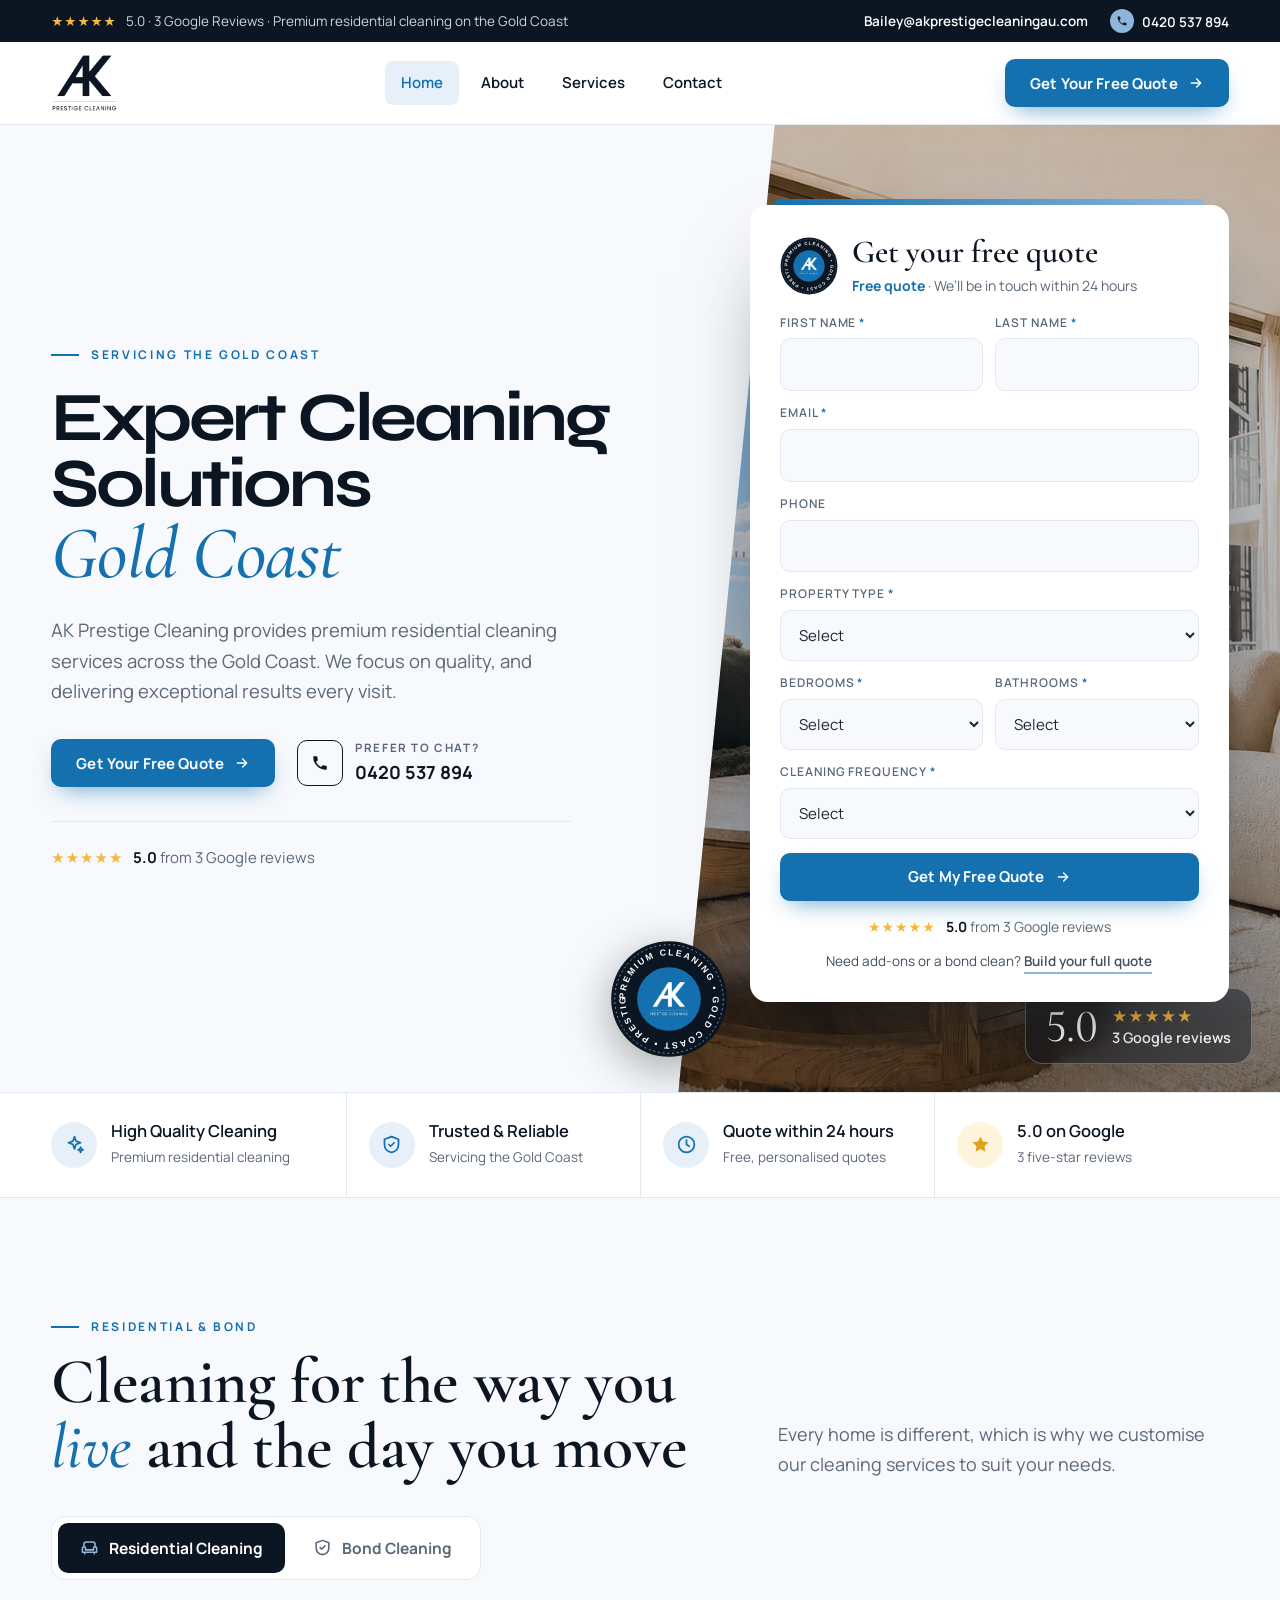
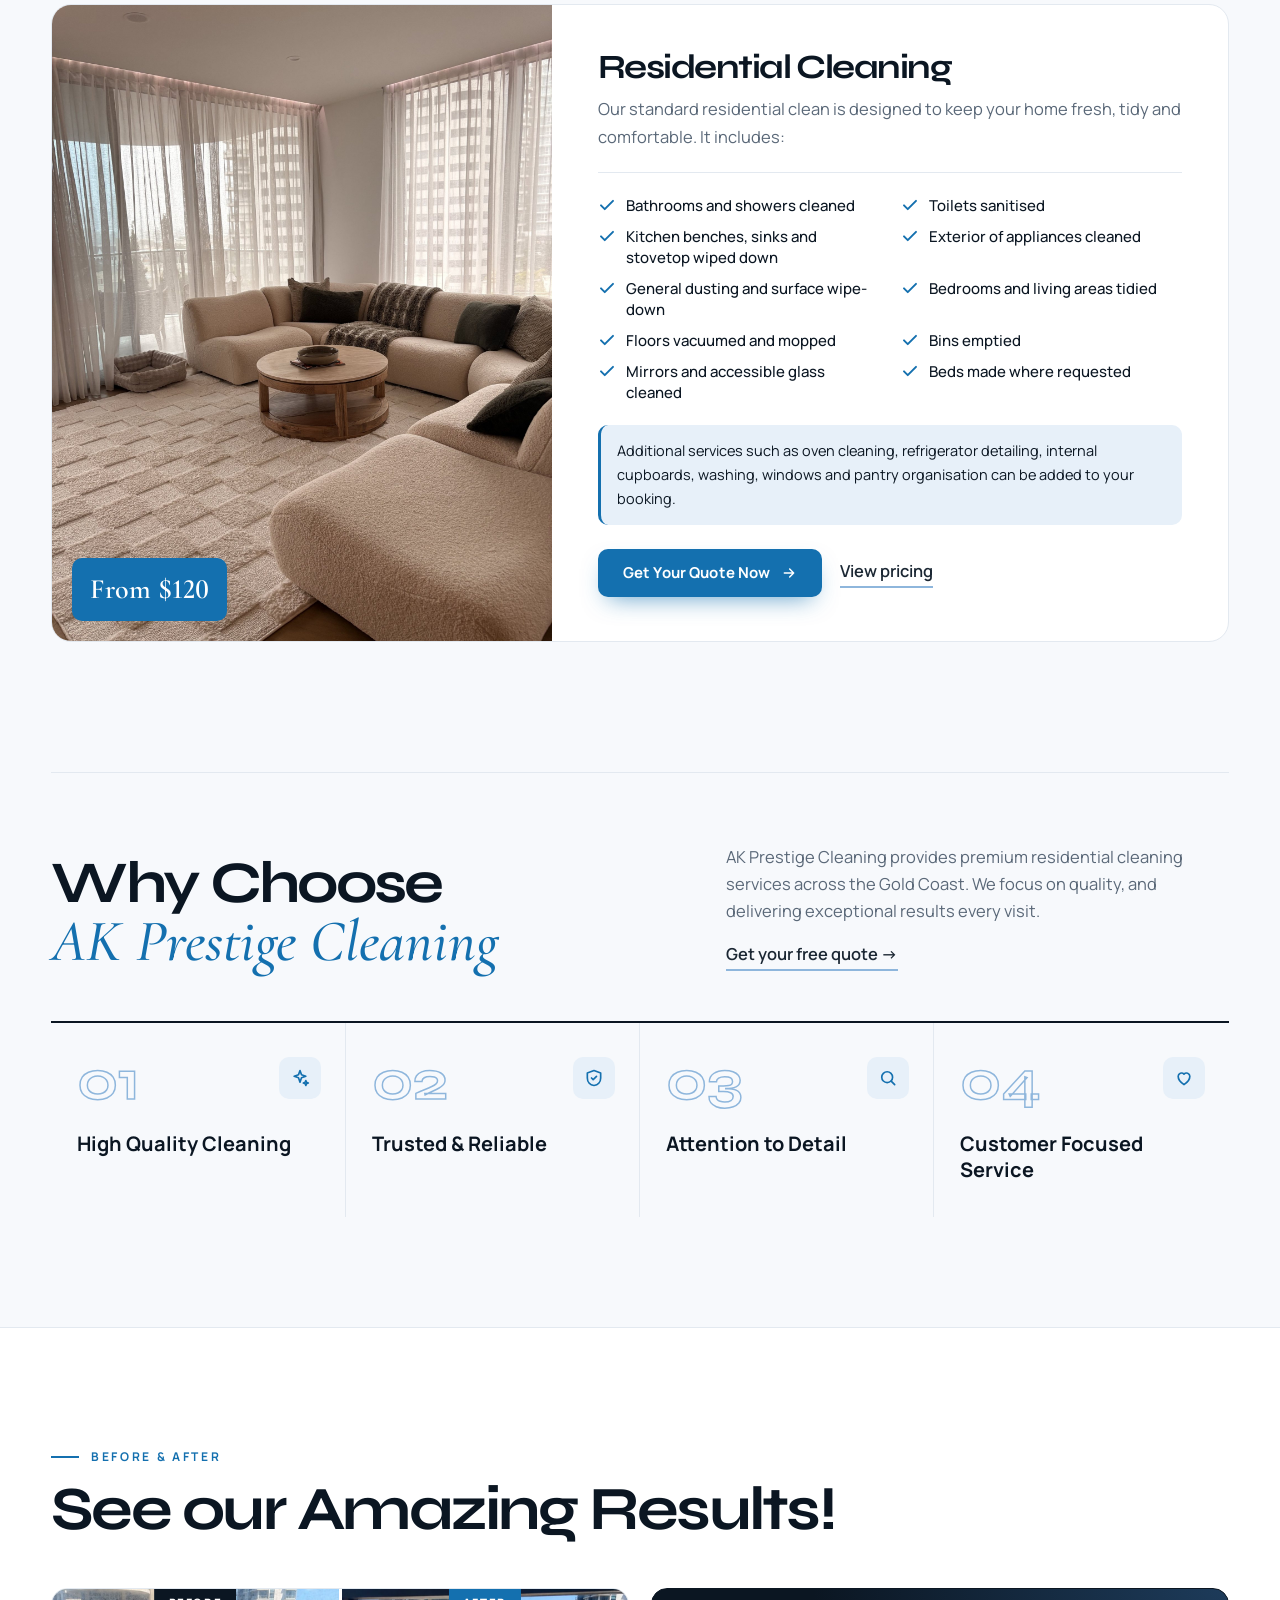
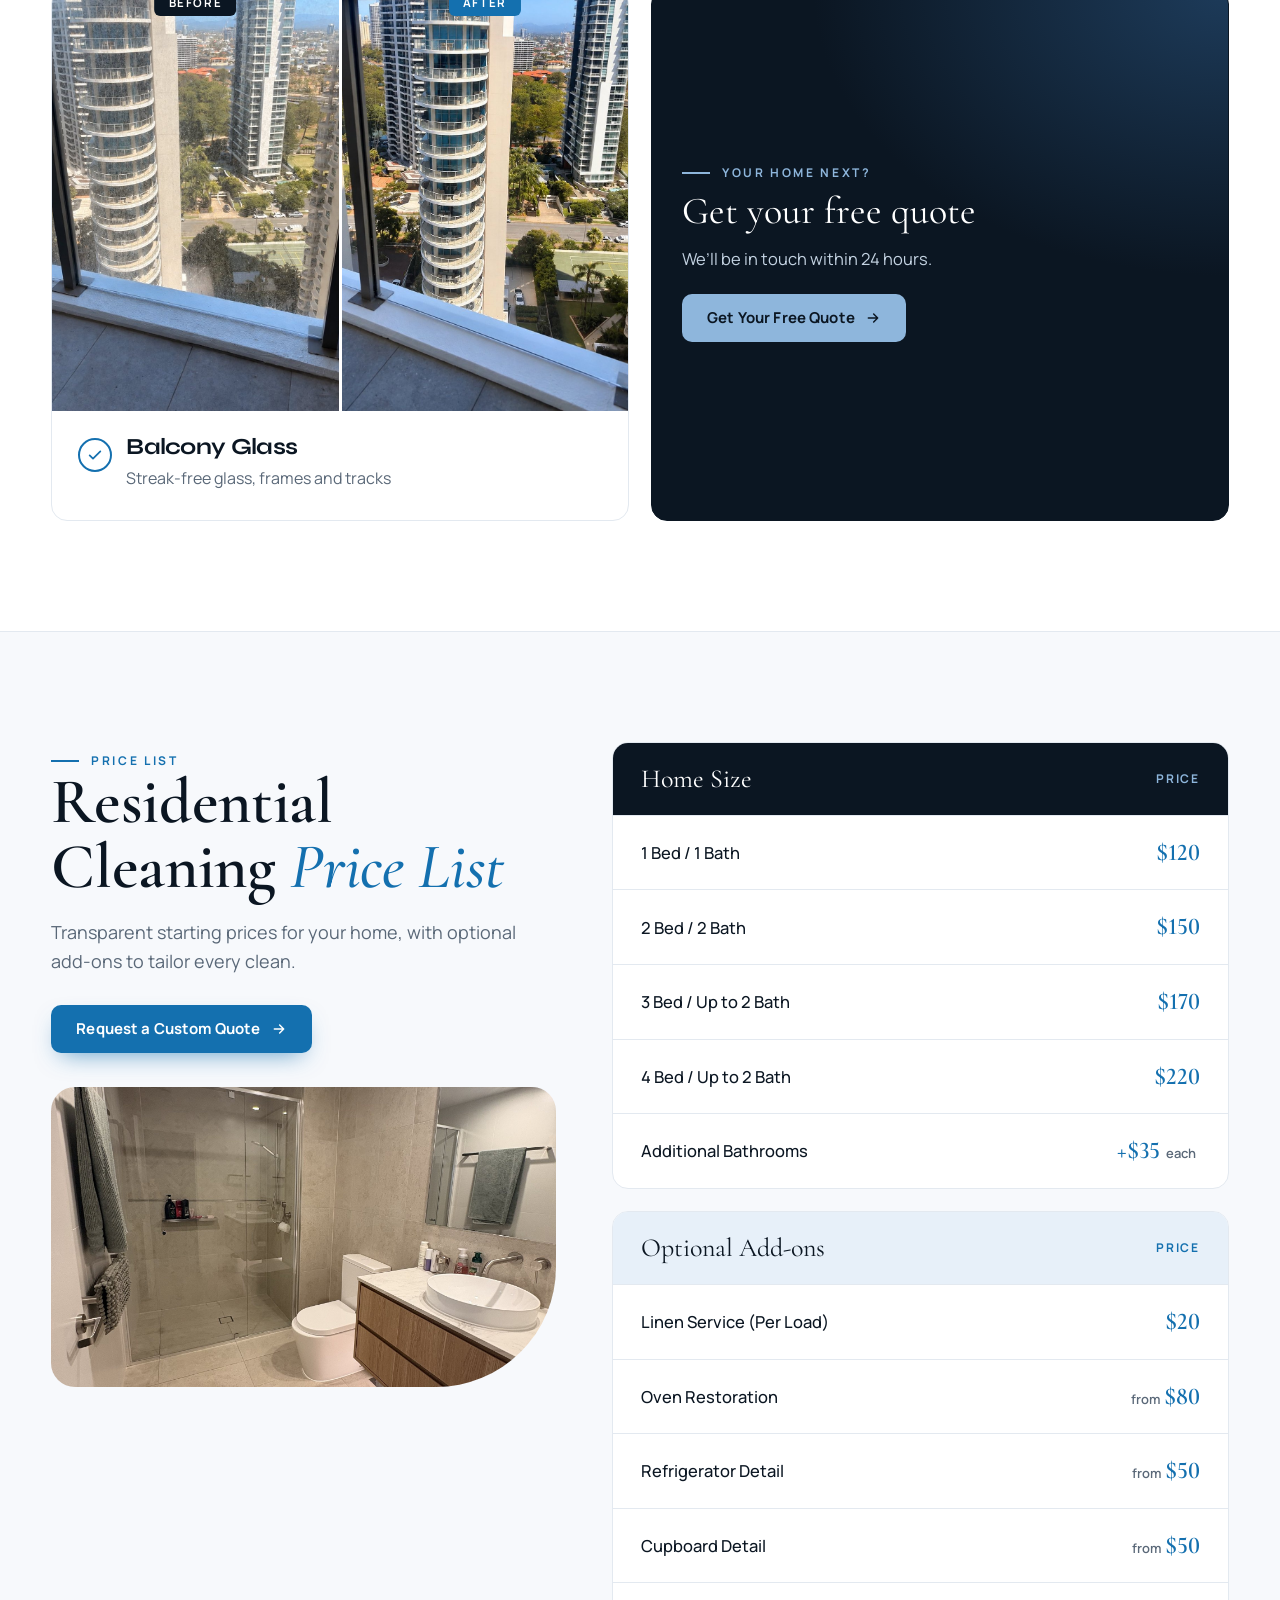
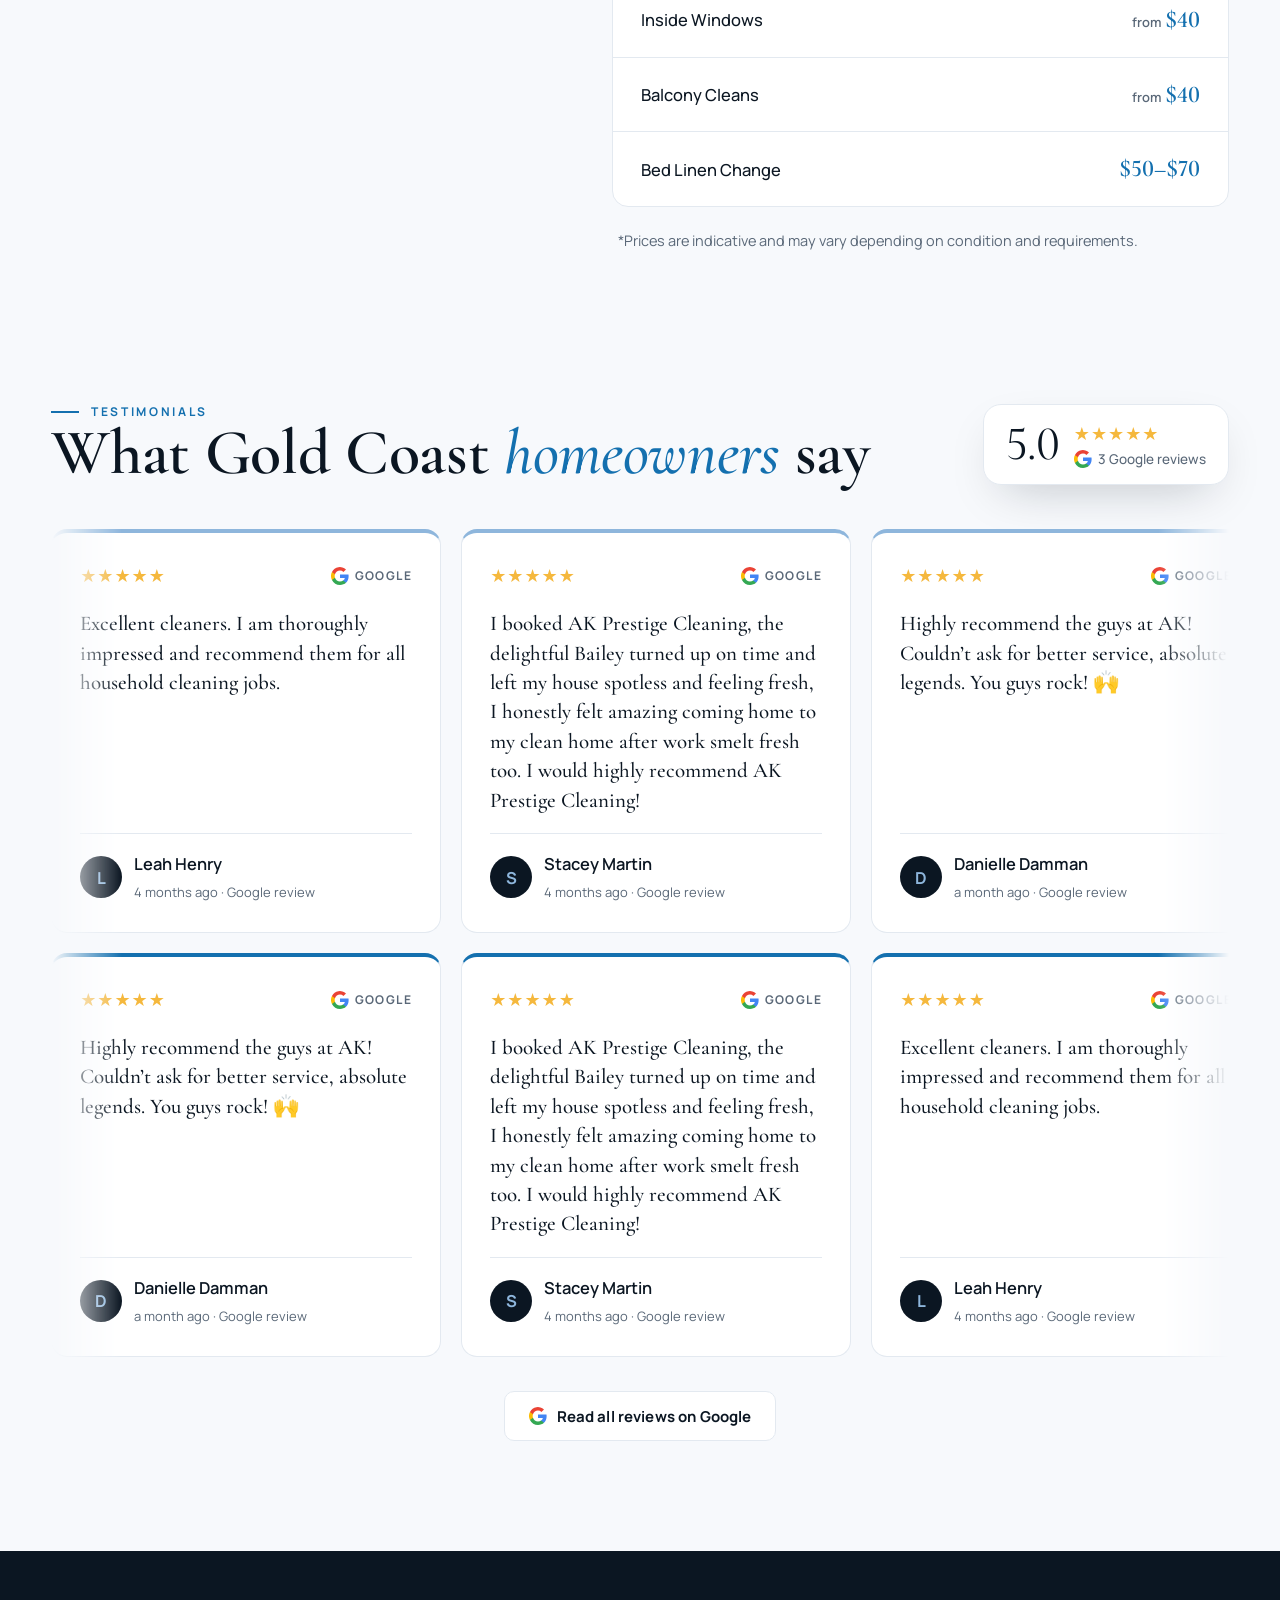
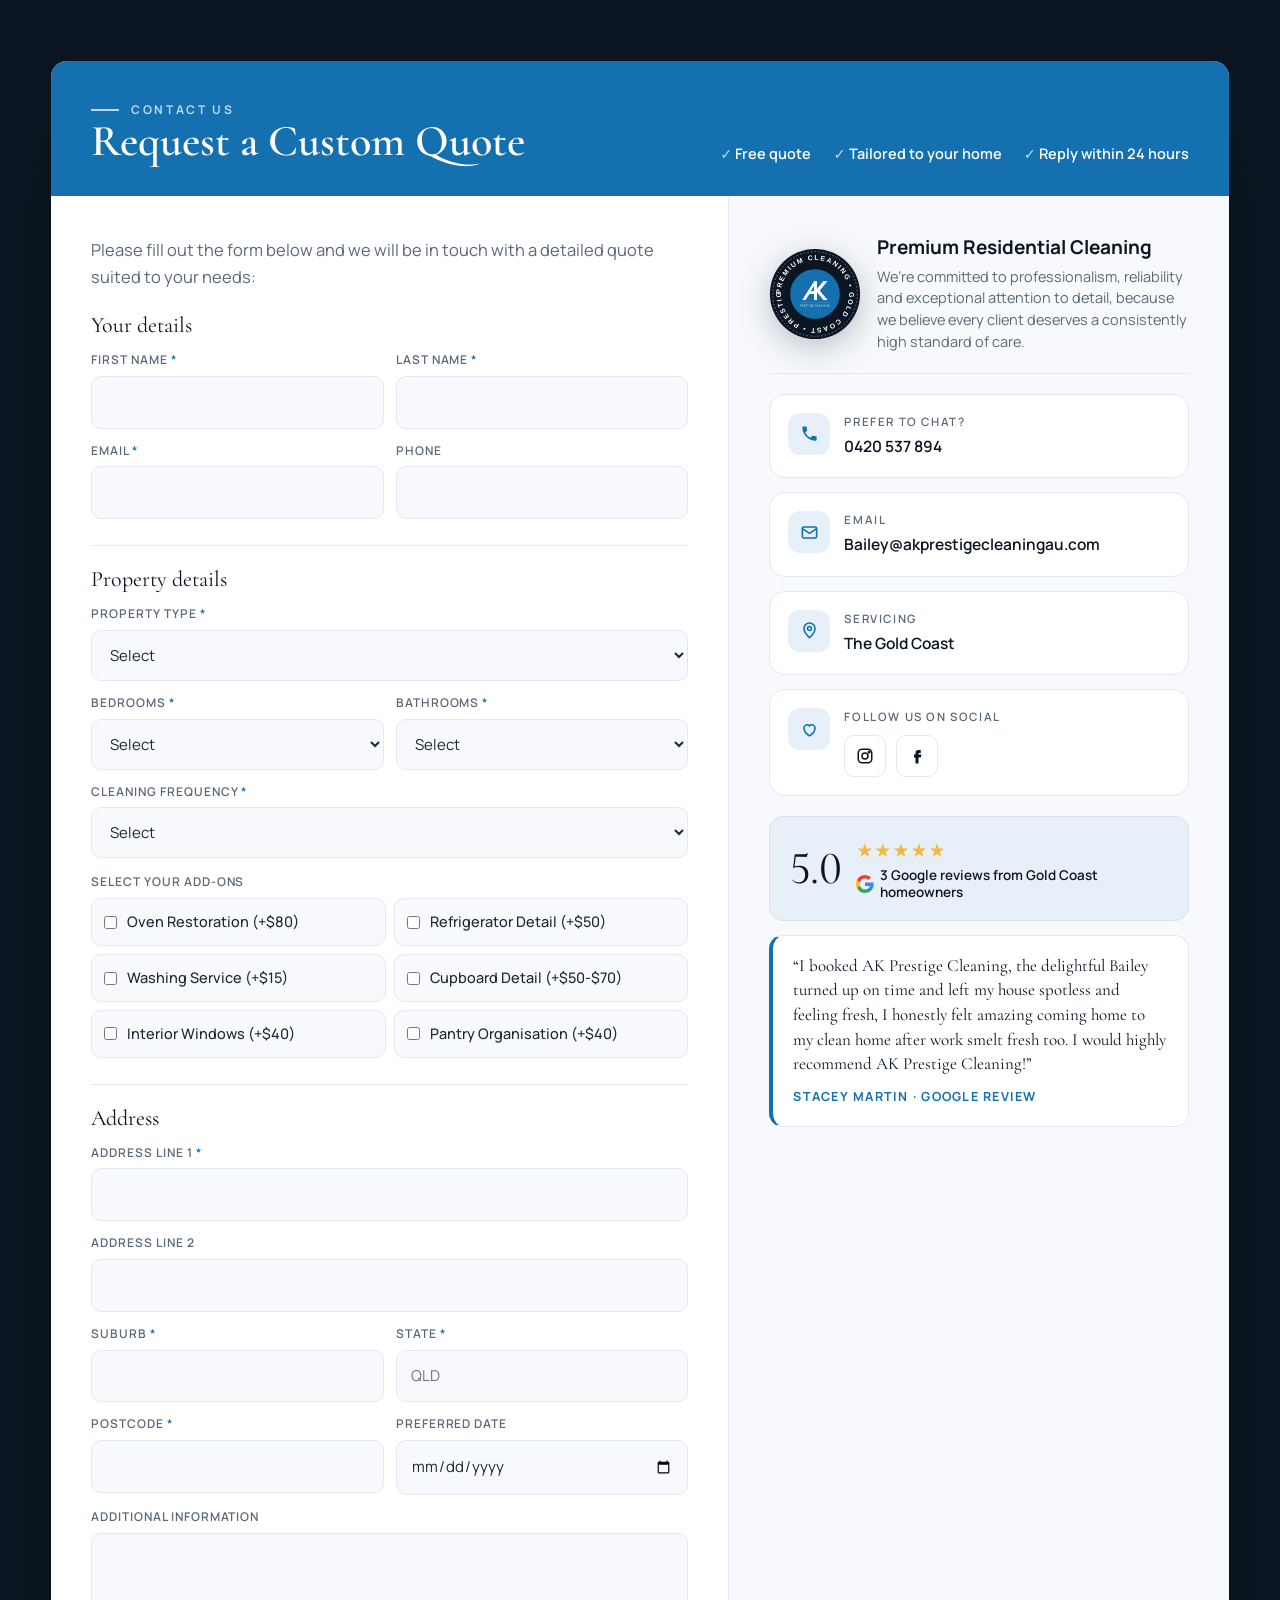
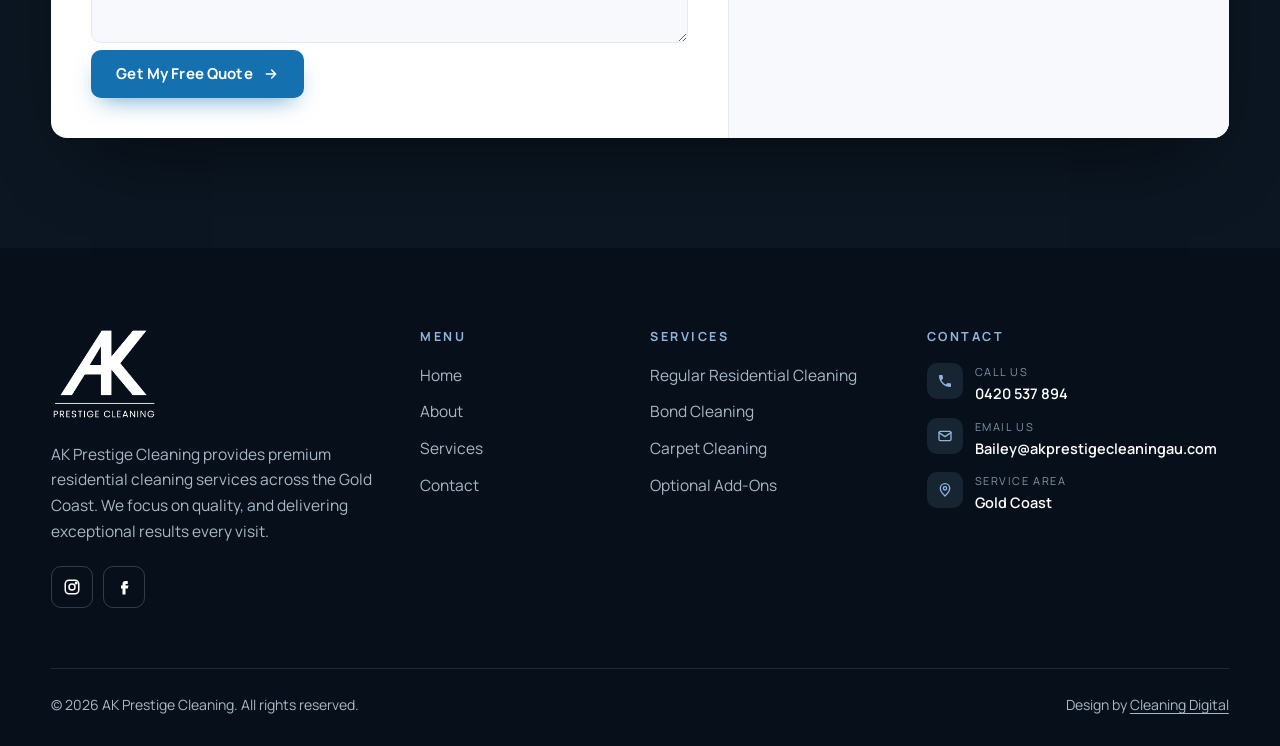
==== index.html @ 7b5c370a "Add multi-step free quote page, 2-row Google review slider, new type and layout identity Co-Authored" ====
<!DOCTYPE html>
<html lang="en-AU"><head>
<meta charset="utf-8"><meta name="viewport" content="width=device-width,initial-scale=1">
<title>AK Prestige Cleaning | Expert Cleaning Solutions Gold Coast</title>
<meta name="description" content="Premium residential and bond cleaning across the Gold Coast. Transparent pricing from $120, optional add-ons and free quotes from AK Prestige Cleaning.">
<link rel="icon" href="images/favicon.png">
<meta property="og:title" content="AK Prestige Cleaning | Expert Cleaning Solutions Gold Coast"><meta property="og:description" content="Premium residential and bond cleaning across the Gold Coast. Transparent pricing from $120, optional add-ons and free quotes from AK Prestige Cleaning."><meta property="og:image" content="images/hero-lounge.jpg">
<link rel="preconnect" href="https://fonts.googleapis.com"><link rel="preconnect" href="https://fonts.gstatic.com" crossorigin>
<link href="https://fonts.googleapis.com/css2?family=Cormorant+Garamond:ital,wght@0,500;0,600;1,500;1,600&family=Manrope:wght@400;500;600;700;800&family=Syne:wght@600;700;800&display=swap" rel="stylesheet">
<link rel="stylesheet" href="assets/css/style.css">
<script type="application/ld+json">{"@context":"https://schema.org","@type":"HouseCleaningService","name":"AK Prestige Cleaning","url":"https://www.akprestigecleaningau.com/","telephone":"0420537894","email":"Bailey@akprestigecleaningau.com","areaServed":"Gold Coast, QLD","image":"images/hero-lounge.jpg","sameAs":["https://www.instagram.com/ak.prestigecleaning/","https://www.facebook.com/profile.php?id=61590385779360"]}</script>
</head><body>
<div class="topbar"><div class="wrap">
  <a class="tb-l tb-stars" href="https://www.google.com/maps/search/AK+Prestige+Cleaning+Gold+Coast" target="_blank" rel="noopener"><span class="st">★★★★★</span> 5.0 &middot; 3 Google Reviews &middot; Premium residential cleaning on the Gold Coast</a>
  <div class="tb-r"><a href="mailto:Bailey@akprestigecleaningau.com" class="tb-l">Bailey@akprestigecleaningau.com</a><a href="tel:0420537894"><span class="ico"><svg viewBox="0 0 24 24" fill="currentColor"><path d="M6.6 10.8a15.1 15.1 0 0 0 6.6 6.6l2.2-2.2a1 1 0 0 1 1-.25 11.4 11.4 0 0 0 3.6.57 1 1 0 0 1 1 1V20a1 1 0 0 1-1 1A17 17 0 0 1 3 4a1 1 0 0 1 1-1h3.5a1 1 0 0 1 1 1c0 1.25.2 2.45.57 3.57a1 1 0 0 1-.25 1z"/></svg></span>0420 537 894</a></div>
</div></div>
<header class="site-header"><div class="wrap">
  <a href="index.html" class="brand" aria-label="AK Prestige Cleaning home"><img src="images/logo-dark.png" alt="AK Prestige Cleaning" width="67" height="58"></a>
  <nav class="nav" aria-label="Main"><a href="index.html" class="active">Home</a><a href="about.html">About</a><a href="services.html">Services</a><a href="contact.html">Contact</a></nav>
  <div class="head-cta">
    <a href="quote.html" class="btn btn-blue">Get Your Free Quote <svg viewBox="0 0 24 24" fill="none" stroke="currentColor" stroke-width="2.2" stroke-linecap="round" stroke-linejoin="round"><path d="M5 12h14M13 6l6 6-6 6"/></svg></a>
    <button class="burger" aria-label="Open menu"><span></span><span></span><span></span></button>
  </div>
</div></header>
<div class="mnav" aria-label="Mobile menu"><button class="close" aria-label="Close menu">&times;</button><a href="index.html">Home</a><a href="about.html">About</a><a href="services.html">Services</a><a href="contact.html">Contact</a>
  <a href="quote.html" class="btn btn-sky">Get Your Free Quote <svg viewBox="0 0 24 24" fill="none" stroke="currentColor" stroke-width="2.2" stroke-linecap="round" stroke-linejoin="round"><path d="M5 12h14M13 6l6 6-6 6"/></svg></a></div>

<section class="hero2">
  <div class="h2-img"><img src="images/hero-lounge.jpg" alt="Freshly cleaned Gold Coast apartment lounge"><div class="h2-g"><a class="glass g" href="https://www.google.com/maps/search/AK+Prestige+Cleaning+Gold+Coast" target="_blank" rel="noopener"><b>5.0</b><span><em class="st">★★★★★</em>3 Google reviews</span></a></div></div>
  <div class="wrap h2-grid">
    <div class="h2-copy rv">
      <span class="eyebrow">Servicing the Gold Coast</span>
      <h1>Expert Cleaning Solutions <em>Gold Coast</em></h1>
      <p>AK Prestige Cleaning provides premium residential cleaning services across the Gold Coast. We focus on quality, and delivering exceptional results every visit.</p>
      <div class="ctas"><a href="quote.html" class="btn btn-blue">Get Your Free Quote <svg viewBox="0 0 24 24" fill="none" stroke="currentColor" stroke-width="2.2" stroke-linecap="round" stroke-linejoin="round"><path d="M5 12h14M13 6l6 6-6 6"/></svg></a>
        <a href="tel:0420537894" class="call-line"><span class="ic"><svg viewBox="0 0 24 24" fill="currentColor"><path d="M6.6 10.8a15.1 15.1 0 0 0 6.6 6.6l2.2-2.2a1 1 0 0 1 1-.25 11.4 11.4 0 0 0 3.6.57 1 1 0 0 1 1 1V20a1 1 0 0 1-1 1A17 17 0 0 1 3 4a1 1 0 0 1 1-1h3.5a1 1 0 0 1 1 1c0 1.25.2 2.45.57 3.57a1 1 0 0 1-.25 1z"/></svg></span><span><small>Prefer to chat?</small><b>0420 537 894</b></span></a></div>
      <div class="h2-proof"><span class="st">★★★★★</span><span><b>5.0</b> from 3 Google reviews</span></div>
      <div class="seal h2-seal" aria-hidden="true"><svg viewBox="0 0 200 200" width="118" height="118">
  <defs><path id="sp" d="M100,100 m-74,0 a74,74 0 1,1 148,0 a74,74 0 1,1 -148,0"/></defs>
  <circle cx="100" cy="100" r="98" fill="#0B1622"/><circle cx="100" cy="100" r="92" fill="none" stroke="#8EB6DC" stroke-width="1.5" stroke-dasharray="3 5"/>
  <circle cx="100" cy="100" r="54" fill="#1470AF"/>
  <text font-family="Outfit,sans-serif" font-weight="700" font-size="15" letter-spacing="3.2" fill="#fff"><textPath href="#sp">PREMIUM CLEANING &#8226; GOLD COAST &#8226; PRESTIGE &#8226;</textPath></text>
  <image href="images/logo-white.png" x="66" y="70" width="68" height="59"/>
</svg></div>
    </div>
    <div class="qcard rv">
  <div class="qc-head"><div class="seal mini" aria-hidden="true"><svg viewBox="0 0 200 200" width="58" height="58">
  <defs><path id="sp" d="M100,100 m-74,0 a74,74 0 1,1 148,0 a74,74 0 1,1 -148,0"/></defs>
  <circle cx="100" cy="100" r="98" fill="#0B1622"/><circle cx="100" cy="100" r="92" fill="none" stroke="#8EB6DC" stroke-width="1.5" stroke-dasharray="3 5"/>
  <circle cx="100" cy="100" r="54" fill="#1470AF"/>
  <text font-family="Outfit,sans-serif" font-weight="700" font-size="15" letter-spacing="3.2" fill="#fff"><textPath href="#sp">PREMIUM CLEANING &#8226; GOLD COAST &#8226; PRESTIGE &#8226;</textPath></text>
  <image href="images/logo-white.png" x="66" y="70" width="68" height="59"/>
</svg></div><div><h3>Get your free quote</h3><p class="sub"><b>Free quote</b> &middot; We&rsquo;ll be in touch within 24 hours</p></div></div>
  <form class="quote-form"><div class="fgrid">
    <div class="field "><label>First Name <i>*</i></label><input type="text" name="First Name" placeholder="" required></div><div class="field "><label>Last Name <i>*</i></label><input type="text" name="Last Name" placeholder="" required></div>
    <div class="field full"><label>Email <i>*</i></label><input type="email" name="Email" placeholder="" required></div><div class="field full"><label>Phone</label><input type="tel" name="Phone" placeholder=""></div>
    <div class="field full"><label>Property Type <i>*</i></label><select name="Property Type" required><option value="">Select</option><option>Apartment</option><option>Townhouse</option><option>House</option><option>Other</option></select></div>
    <div class="field "><label>Bedrooms <i>*</i></label><select name="Bedrooms" required><option value="">Select</option><option>1</option><option>2</option><option>3</option><option>4</option><option>5+</option></select></div><div class="field "><label>Bathrooms <i>*</i></label><select name="Bathrooms" required><option value="">Select</option><option>1</option><option>2</option><option>3</option><option>4+</option></select></div>
    <div class="field full"><label>Cleaning Frequency <i>*</i></label><select name="Cleaning Frequency" required><option value="">Select</option><option>One-off Clean</option><option>Weekly</option><option>Fortnightly</option><option>Monthly</option><option>Bond Clean</option><option>Unsure</option></select></div>
  </div>
  <button class="btn btn-blue" type="submit">Get My Free Quote <svg viewBox="0 0 24 24" fill="none" stroke="currentColor" stroke-width="2.2" stroke-linecap="round" stroke-linejoin="round"><path d="M5 12h14M13 6l6 6-6 6"/></svg></button>
  <div class="form-ok">Thanks! Your email app should open with your details ready to send.</div>
  <div class="qc-trust"><span class="st">★★★★★</span><span><b>5.0</b> from 3 Google reviews</span></div>
  <p class="fnote">Need add-ons or a bond clean? <a class="link-u" href="quote.html">Build your full quote</a></p></form>
</div>
  </div>
</section>
<section class="trust-strip"><div class="wrap">
  <div class="ts"><span class="ic"><svg viewBox="0 0 24 24" fill="none" stroke="currentColor" stroke-width="2" stroke-linecap="round" stroke-linejoin="round"><path d="M12 3l1.8 5.2L19 10l-5.2 1.8L12 17l-1.8-5.2L5 10l5.2-1.8z"/><path d="M19 15l.8 2.2L22 18l-2.2.8L19 21l-.8-2.2L16 18l2.2-.8z"/></svg></span><div><b>High Quality Cleaning</b><small>Premium residential cleaning</small></div></div>
  <div class="ts"><span class="ic"><svg viewBox="0 0 24 24" fill="none" stroke="currentColor" stroke-width="2" stroke-linecap="round" stroke-linejoin="round"><path d="M12 3 4 6v6c0 5 3.4 8.4 8 9 4.6-.6 8-4 8-9V6z"/><path d="m9 12 2 2 4-4"/></svg></span><div><b>Trusted &amp; Reliable</b><small>Servicing the Gold Coast</small></div></div>
  <div class="ts"><span class="ic"><svg viewBox="0 0 24 24" fill="none" stroke="currentColor" stroke-width="2" stroke-linecap="round"><circle cx="12" cy="12" r="9"/><path d="M12 7v5l3 2"/></svg></span><div><b>Quote within 24 hours</b><small>Free, personalised quotes</small></div></div>
  <a class="ts" href="https://www.google.com/maps/search/AK+Prestige+Cleaning+Gold+Coast" target="_blank" rel="noopener"><span class="ic"><svg viewBox="0 0 24 24" fill="currentColor"><path d="m12 2.8 2.8 5.8 6.3.9-4.6 4.4 1.1 6.3L12 17.2l-5.6 3 1.1-6.3L2.9 9.5l6.3-.9z"/></svg></span><div><b>5.0 on Google</b><small>3 five-star reviews</small></div></a>
</div></section>

<section class="sec" id="services"><div class="wrap">
  <div class="tabs-head rv"><div><span class="eyebrow">Residential &amp; Bond</span>
    <h2 class="h-serif">Cleaning for the way you <em class="accent">live</em> and the day you move</h2></div>
    <p class="lead">Every home is different, which is why we customise our cleaning services to suit your needs.</p></div>
  <div class="stabs rv" role="tablist"><button class="on" role="tab" data-t="t-res"><svg viewBox="0 0 24 24" fill="none" stroke="currentColor" stroke-width="2" stroke-linecap="round" stroke-linejoin="round"><path d="M5 11V8a3 3 0 0 1 3-3h8a3 3 0 0 1 3 3v3"/><path d="M3 13a2 2 0 0 1 4 0v2h10v-2a2 2 0 0 1 4 0v5H3zM6 18v2M18 18v2"/></svg> Residential Cleaning</button><button role="tab" data-t="t-bond"><svg viewBox="0 0 24 24" fill="none" stroke="currentColor" stroke-width="2" stroke-linecap="round" stroke-linejoin="round"><path d="M12 3 4 6v6c0 5 3.4 8.4 8 9 4.6-.6 8-4 8-9V6z"/><path d="m9 12 2 2 4-4"/></svg> Bond Cleaning</button></div>
  <div class="tpanel on" id="t-res"><div class="tp-img"><img src="images/about-1.jpg" alt="Freshly cleaned Gold Coast living room" loading="lazy"><span class="tp-tag">From $120</span></div>
    <div class="tp-body"><h3>Residential Cleaning</h3>
      <p>Our standard residential clean is designed to keep your home fresh, tidy and comfortable. It includes:</p>
      <ul class="checks"><li><svg viewBox="0 0 24 24" fill="none" stroke="currentColor" stroke-width="2.6" stroke-linecap="round" stroke-linejoin="round"><path d="m4 12.5 5 5L20 6.5"/></svg><span>Bathrooms and showers cleaned</span></li><li><svg viewBox="0 0 24 24" fill="none" stroke="currentColor" stroke-width="2.6" stroke-linecap="round" stroke-linejoin="round"><path d="m4 12.5 5 5L20 6.5"/></svg><span>Toilets sanitised</span></li><li><svg viewBox="0 0 24 24" fill="none" stroke="currentColor" stroke-width="2.6" stroke-linecap="round" stroke-linejoin="round"><path d="m4 12.5 5 5L20 6.5"/></svg><span>Kitchen benches, sinks and stovetop wiped down</span></li><li><svg viewBox="0 0 24 24" fill="none" stroke="currentColor" stroke-width="2.6" stroke-linecap="round" stroke-linejoin="round"><path d="m4 12.5 5 5L20 6.5"/></svg><span>Exterior of appliances cleaned</span></li><li><svg viewBox="0 0 24 24" fill="none" stroke="currentColor" stroke-width="2.6" stroke-linecap="round" stroke-linejoin="round"><path d="m4 12.5 5 5L20 6.5"/></svg><span>General dusting and surface wipe-down</span></li><li><svg viewBox="0 0 24 24" fill="none" stroke="currentColor" stroke-width="2.6" stroke-linecap="round" stroke-linejoin="round"><path d="m4 12.5 5 5L20 6.5"/></svg><span>Bedrooms and living areas tidied</span></li><li><svg viewBox="0 0 24 24" fill="none" stroke="currentColor" stroke-width="2.6" stroke-linecap="round" stroke-linejoin="round"><path d="m4 12.5 5 5L20 6.5"/></svg><span>Floors vacuumed and mopped</span></li><li><svg viewBox="0 0 24 24" fill="none" stroke="currentColor" stroke-width="2.6" stroke-linecap="round" stroke-linejoin="round"><path d="m4 12.5 5 5L20 6.5"/></svg><span>Bins emptied</span></li><li><svg viewBox="0 0 24 24" fill="none" stroke="currentColor" stroke-width="2.6" stroke-linecap="round" stroke-linejoin="round"><path d="m4 12.5 5 5L20 6.5"/></svg><span>Mirrors and accessible glass cleaned</span></li><li><svg viewBox="0 0 24 24" fill="none" stroke="currentColor" stroke-width="2.6" stroke-linecap="round" stroke-linejoin="round"><path d="m4 12.5 5 5L20 6.5"/></svg><span>Beds made where requested</span></li></ul>
      <p class="note">Additional services such as oven cleaning, refrigerator detailing, internal cupboards, washing, windows and pantry organisation can be added to your booking.</p>
      <div class="acts"><a href="quote.html" class="btn btn-blue">Get Your Quote Now <svg viewBox="0 0 24 24" fill="none" stroke="currentColor" stroke-width="2.2" stroke-linecap="round" stroke-linejoin="round"><path d="M5 12h14M13 6l6 6-6 6"/></svg></a><a href="services.html#residential" class="link-u">View pricing</a></div></div></div>
  <div class="tpanel" id="t-bond"><div class="tp-img"><img src="images/about-2.jpg" alt="Spotless bathroom after a bond clean" loading="lazy"><span class="tp-tag">From $500</span></div>
    <div class="tp-body"><h3>Bond Cleaning</h3>
      <p>Our detailed bond clean is designed to prepare the property for its final inspection. It includes:</p>
      <ul class="checks"><li><svg viewBox="0 0 24 24" fill="none" stroke="currentColor" stroke-width="2.6" stroke-linecap="round" stroke-linejoin="round"><path d="m4 12.5 5 5L20 6.5"/></svg><span>Full kitchen clean, including the oven, stovetop and range-hood</span></li><li><svg viewBox="0 0 24 24" fill="none" stroke="currentColor" stroke-width="2.6" stroke-linecap="round" stroke-linejoin="round"><path d="m4 12.5 5 5L20 6.5"/></svg><span>Bathrooms, showers, toilets and vanities thoroughly cleaned</span></li><li><svg viewBox="0 0 24 24" fill="none" stroke="currentColor" stroke-width="2.6" stroke-linecap="round" stroke-linejoin="round"><path d="m4 12.5 5 5L20 6.5"/></svg><span>Internal cupboards, drawers and wardrobes cleaned</span></li><li><svg viewBox="0 0 24 24" fill="none" stroke="currentColor" stroke-width="2.6" stroke-linecap="round" stroke-linejoin="round"><path d="m4 12.5 5 5L20 6.5"/></svg><span>Skirting boards, doors and frames wiped down</span></li><li><svg viewBox="0 0 24 24" fill="none" stroke="currentColor" stroke-width="2.6" stroke-linecap="round" stroke-linejoin="round"><path d="m4 12.5 5 5L20 6.5"/></svg><span>Ceiling fans, light fittings and air-conditioning vents dusted</span></li><li><svg viewBox="0 0 24 24" fill="none" stroke="currentColor" stroke-width="2.6" stroke-linecap="round" stroke-linejoin="round"><path d="m4 12.5 5 5L20 6.5"/></svg><span>Interior windows, tracks and sills cleaned</span></li><li><svg viewBox="0 0 24 24" fill="none" stroke="currentColor" stroke-width="2.6" stroke-linecap="round" stroke-linejoin="round"><path d="m4 12.5 5 5L20 6.5"/></svg><span>Bedrooms and living areas thoroughly cleaned</span></li><li><svg viewBox="0 0 24 24" fill="none" stroke="currentColor" stroke-width="2.6" stroke-linecap="round" stroke-linejoin="round"><path d="m4 12.5 5 5L20 6.5"/></svg><span>Floors vacuumed and mopped throughout</span></li><li><svg viewBox="0 0 24 24" fill="none" stroke="currentColor" stroke-width="2.6" stroke-linecap="round" stroke-linejoin="round"><path d="m4 12.5 5 5L20 6.5"/></svg><span>Cobwebs removed</span></li><li><svg viewBox="0 0 24 24" fill="none" stroke="currentColor" stroke-width="2.6" stroke-linecap="round" stroke-linejoin="round"><path d="m4 12.5 5 5L20 6.5"/></svg><span>Laundry area cleaned</span></li><li><svg viewBox="0 0 24 24" fill="none" stroke="currentColor" stroke-width="2.6" stroke-linecap="round" stroke-linejoin="round"><path d="m4 12.5 5 5L20 6.5"/></svg><span>Property left ready for inspection</span></li></ul>
      <p class="note">Wall cleaning can be added at an additional cost and will be quoted based on the condition and size of the property.</p>
      <div class="acts"><a href="quote.html" class="btn btn-blue">Get Your Quote Now <svg viewBox="0 0 24 24" fill="none" stroke="currentColor" stroke-width="2.2" stroke-linecap="round" stroke-linejoin="round"><path d="M5 12h14M13 6l6 6-6 6"/></svg></a><a href="services.html#bond" class="link-u">View bond prices</a></div></div></div>
</div></section>

<section class="why2"><div class="wrap">
  <div class="why2-top rv"><h2 class="h-display">Why Choose <em>AK Prestige Cleaning</em></h2>
    <div><p>AK Prestige Cleaning provides premium residential cleaning services across the Gold Coast. We focus on quality, and delivering exceptional results every visit.</p>
    <a href="quote.html" class="link-u" style="display:inline-block;margin-top:16px">Get your free quote &rarr;</a></div></div>
  <div class="why2-row">
    <div class="w2 rv"><span class="n">01</span><span class="ic"><svg viewBox="0 0 24 24" fill="none" stroke="currentColor" stroke-width="2" stroke-linecap="round" stroke-linejoin="round"><path d="M12 3l1.8 5.2L19 10l-5.2 1.8L12 17l-1.8-5.2L5 10l5.2-1.8z"/><path d="M19 15l.8 2.2L22 18l-2.2.8L19 21l-.8-2.2L16 18l2.2-.8z"/></svg></span><h3>High Quality Cleaning</h3></div>
    <div class="w2 rv"><span class="n">02</span><span class="ic"><svg viewBox="0 0 24 24" fill="none" stroke="currentColor" stroke-width="2" stroke-linecap="round" stroke-linejoin="round"><path d="M12 3 4 6v6c0 5 3.4 8.4 8 9 4.6-.6 8-4 8-9V6z"/><path d="m9 12 2 2 4-4"/></svg></span><h3>Trusted &amp; Reliable</h3></div>
    <div class="w2 rv"><span class="n">03</span><span class="ic"><svg viewBox="0 0 24 24" fill="none" stroke="currentColor" stroke-width="2" stroke-linecap="round" stroke-linejoin="round"><circle cx="11" cy="11" r="6.5"/><path d="m20 20-4.2-4.2"/></svg></span><h3>Attention to Detail</h3></div>
    <div class="w2 rv"><span class="n">04</span><span class="ic"><svg viewBox="0 0 24 24" fill="none" stroke="currentColor" stroke-width="2" stroke-linecap="round" stroke-linejoin="round"><path d="M12 20s-7-4.4-7-10a4 4 0 0 1 7-2.6A4 4 0 0 1 19 10c0 5.6-7 10-7 10z"/></svg></span><h3>Customer Focused Service</h3></div>
  </div>
</div></section>

<section class="sec bas"><div class="wrap">
  <div class="rv"><span class="eyebrow">Before &amp; After</span><h2 class="ba-title">See our Amazing Results!</h2></div>
  <div class="ba-grid"><article class="bacard rv"><div class="bapair">
  <figure><img src="images/before.jpg" alt="Balcony Glass before cleaning" loading="lazy"><figcaption>Before</figcaption></figure>
  <figure><img src="images/after.jpg" alt="Balcony Glass after cleaning" loading="lazy"><figcaption class="af">After</figcaption></figure></div>
  <div class="bainfo"><span class="baok"><svg viewBox="0 0 24 24" fill="none" stroke="currentColor" stroke-width="2.6" stroke-linecap="round" stroke-linejoin="round"><path d="m4 12.5 5 5L20 6.5"/></svg></span><div><h3>Balcony Glass</h3><p>Streak-free glass, frames and tracks</p></div></div></article>
    <a href="quote.html" class="bacard bacta rv"><span class="eyebrow on-dark">Your home next?</span><h3>Get your free quote</h3><p>We&rsquo;ll be in touch within 24 hours.</p><span class="btn btn-sky">Get Your Free Quote <svg viewBox="0 0 24 24" fill="none" stroke="currentColor" stroke-width="2.2" stroke-linecap="round" stroke-linejoin="round"><path d="M5 12h14M13 6l6 6-6 6"/></svg></span></a>
  </div>
</div></section>

<section class="sec pricing" id="pricing"><div class="wrap">
  <div class="price-intro rv"><span class="eyebrow">Price list</span>
    <h2 class="h-serif">Residential Cleaning <em class="accent">Price List</em></h2>
    <p class="lead">Transparent starting prices for your home, with optional add-ons to tailor every clean.</p>
    <a href="quote.html" class="btn btn-blue">Request a Custom Quote <svg viewBox="0 0 24 24" fill="none" stroke="currentColor" stroke-width="2.2" stroke-linecap="round" stroke-linejoin="round"><path d="M5 12h14M13 6l6 6-6 6"/></svg></a>
    <div class="price-photo"><img src="images/about-2.jpg" alt="Clean bathroom vanity and shower" loading="lazy"></div>
  </div>
  <div>
    <div class="ptable rv"><div class="ph"><h3>Home Size</h3><span>Price</span></div>
      <div class="prow"><span class="n">1 Bed / 1 Bath</span><span class="v">$120</span></div>
      <div class="prow"><span class="n">2 Bed / 2 Bath</span><span class="v">$150</span></div>
      <div class="prow"><span class="n">3 Bed / Up to 2 Bath</span><span class="v">$170</span></div>
      <div class="prow"><span class="n">4 Bed / Up to 2 Bath</span><span class="v">$220</span></div>
      <div class="prow"><span class="n">Additional Bathrooms</span><span class="v">+$35 <small>each</small></span></div></div>
    <div class="ptable light rv"><div class="ph"><h3>Optional Add-ons</h3><span>Price</span></div>
      <div class="prow"><span class="n">Linen Service (Per Load)</span><span class="v">$20</span></div>
      <div class="prow"><span class="n">Oven Restoration</span><span class="v"><small>from</small>$80</span></div>
      <div class="prow"><span class="n">Refrigerator Detail</span><span class="v"><small>from</small>$50</span></div>
      <div class="prow"><span class="n">Cupboard Detail</span><span class="v"><small>from</small>$50</span></div>
      <div class="prow"><span class="n">Inside Windows</span><span class="v"><small>from</small>$40</span></div>
      <div class="prow"><span class="n">Balcony Cleans</span><span class="v"><small>from</small>$40</span></div>
      <div class="prow"><span class="n">Bed Linen Change</span><span class="v">$50&ndash;$70</span></div></div>
    <p class="disclaim">*Prices are indicative and may vary depending on condition and requirements.</p>
  </div>
</div></section>

<section class="sec reviews" id="reviews"><div class="wrap">
  <div class="rev-head rv"><div><span class="eyebrow">Testimonials</span><h2 class="h-serif">What Gold Coast <em class="accent">homeowners</em> say</h2></div>
    <a class="gsum" href="https://www.google.com/maps/search/AK+Prestige+Cleaning+Gold+Coast" target="_blank" rel="noopener"><b>5.0</b><span><span class="st">★★★★★</span><small><svg viewBox="0 0 24 24" width="18" height="18"><path fill="#4285F4" d="M23.5 12.3c0-.8-.1-1.6-.2-2.3H12v4.5h6.5a5.6 5.6 0 0 1-2.4 3.6v3h3.9c2.2-2.1 3.5-5.1 3.5-8.8z"/><path fill="#34A853" d="M12 24c3.2 0 6-1.1 8-2.9l-3.9-3c-1.1.7-2.5 1.2-4.1 1.2-3.1 0-5.8-2.1-6.7-5H1.3v3.1A12 12 0 0 0 12 24z"/><path fill="#FBBC05" d="M5.3 14.3a7.2 7.2 0 0 1 0-4.6V6.6H1.3a12 12 0 0 0 0 10.8z"/><path fill="#EA4335" d="M12 4.8c1.8 0 3.3.6 4.6 1.8l3.4-3.4A12 12 0 0 0 1.3 6.6l4 3.1c.9-2.9 3.6-4.9 6.7-4.9z"/></svg> 3 Google reviews</small></span></a></div>
  <div class="marq" aria-label="Google reviews">
    <div class="mrow"><div class="mtrack"><article class="rcard"><div class="rc-top"><span class="st">★★★★★</span><span class="rc-g"><svg viewBox="0 0 24 24" width="18" height="18"><path fill="#4285F4" d="M23.5 12.3c0-.8-.1-1.6-.2-2.3H12v4.5h6.5a5.6 5.6 0 0 1-2.4 3.6v3h3.9c2.2-2.1 3.5-5.1 3.5-8.8z"/><path fill="#34A853" d="M12 24c3.2 0 6-1.1 8-2.9l-3.9-3c-1.1.7-2.5 1.2-4.1 1.2-3.1 0-5.8-2.1-6.7-5H1.3v3.1A12 12 0 0 0 12 24z"/><path fill="#FBBC05" d="M5.3 14.3a7.2 7.2 0 0 1 0-4.6V6.6H1.3a12 12 0 0 0 0 10.8z"/><path fill="#EA4335" d="M12 4.8c1.8 0 3.3.6 4.6 1.8l3.4-3.4A12 12 0 0 0 1.3 6.6l4 3.1c.9-2.9 3.6-4.9 6.7-4.9z"/></svg> Google</span></div>
<p>Excellent cleaners. I am thoroughly impressed and recommend them for all household cleaning jobs.</p><div class="rc-who"><span class="rc-av">L</span><div><b>Leah Henry</b><small>4 months ago &middot; Google review</small></div></div></article><article class="rcard"><div class="rc-top"><span class="st">★★★★★</span><span class="rc-g"><svg viewBox="0 0 24 24" width="18" height="18"><path fill="#4285F4" d="M23.5 12.3c0-.8-.1-1.6-.2-2.3H12v4.5h6.5a5.6 5.6 0 0 1-2.4 3.6v3h3.9c2.2-2.1 3.5-5.1 3.5-8.8z"/><path fill="#34A853" d="M12 24c3.2 0 6-1.1 8-2.9l-3.9-3c-1.1.7-2.5 1.2-4.1 1.2-3.1 0-5.8-2.1-6.7-5H1.3v3.1A12 12 0 0 0 12 24z"/><path fill="#FBBC05" d="M5.3 14.3a7.2 7.2 0 0 1 0-4.6V6.6H1.3a12 12 0 0 0 0 10.8z"/><path fill="#EA4335" d="M12 4.8c1.8 0 3.3.6 4.6 1.8l3.4-3.4A12 12 0 0 0 1.3 6.6l4 3.1c.9-2.9 3.6-4.9 6.7-4.9z"/></svg> Google</span></div>
<p>I booked AK Prestige Cleaning, the delightful Bailey turned up on time and left my house spotless and feeling fresh, I honestly felt amazing coming home to my clean home after work smelt fresh too. I would highly recommend AK Prestige Cleaning!</p><div class="rc-who"><span class="rc-av">S</span><div><b>Stacey Martin</b><small>4 months ago &middot; Google review</small></div></div></article><article class="rcard"><div class="rc-top"><span class="st">★★★★★</span><span class="rc-g"><svg viewBox="0 0 24 24" width="18" height="18"><path fill="#4285F4" d="M23.5 12.3c0-.8-.1-1.6-.2-2.3H12v4.5h6.5a5.6 5.6 0 0 1-2.4 3.6v3h3.9c2.2-2.1 3.5-5.1 3.5-8.8z"/><path fill="#34A853" d="M12 24c3.2 0 6-1.1 8-2.9l-3.9-3c-1.1.7-2.5 1.2-4.1 1.2-3.1 0-5.8-2.1-6.7-5H1.3v3.1A12 12 0 0 0 12 24z"/><path fill="#FBBC05" d="M5.3 14.3a7.2 7.2 0 0 1 0-4.6V6.6H1.3a12 12 0 0 0 0 10.8z"/><path fill="#EA4335" d="M12 4.8c1.8 0 3.3.6 4.6 1.8l3.4-3.4A12 12 0 0 0 1.3 6.6l4 3.1c.9-2.9 3.6-4.9 6.7-4.9z"/></svg> Google</span></div>
<p>Highly recommend the guys at AK! Couldn’t ask for better service, absolute legends. You guys rock! 🙌</p><div class="rc-who"><span class="rc-av">D</span><div><b>Danielle Damman</b><small>a month ago &middot; Google review</small></div></div></article><article class="rcard"><div class="rc-top"><span class="st">★★★★★</span><span class="rc-g"><svg viewBox="0 0 24 24" width="18" height="18"><path fill="#4285F4" d="M23.5 12.3c0-.8-.1-1.6-.2-2.3H12v4.5h6.5a5.6 5.6 0 0 1-2.4 3.6v3h3.9c2.2-2.1 3.5-5.1 3.5-8.8z"/><path fill="#34A853" d="M12 24c3.2 0 6-1.1 8-2.9l-3.9-3c-1.1.7-2.5 1.2-4.1 1.2-3.1 0-5.8-2.1-6.7-5H1.3v3.1A12 12 0 0 0 12 24z"/><path fill="#FBBC05" d="M5.3 14.3a7.2 7.2 0 0 1 0-4.6V6.6H1.3a12 12 0 0 0 0 10.8z"/><path fill="#EA4335" d="M12 4.8c1.8 0 3.3.6 4.6 1.8l3.4-3.4A12 12 0 0 0 1.3 6.6l4 3.1c.9-2.9 3.6-4.9 6.7-4.9z"/></svg> Google</span></div>
<p>Excellent cleaners. I am thoroughly impressed and recommend them for all household cleaning jobs.</p><div class="rc-who"><span class="rc-av">L</span><div><b>Leah Henry</b><small>4 months ago &middot; Google review</small></div></div></article><article class="rcard"><div class="rc-top"><span class="st">★★★★★</span><span class="rc-g"><svg viewBox="0 0 24 24" width="18" height="18"><path fill="#4285F4" d="M23.5 12.3c0-.8-.1-1.6-.2-2.3H12v4.5h6.5a5.6 5.6 0 0 1-2.4 3.6v3h3.9c2.2-2.1 3.5-5.1 3.5-8.8z"/><path fill="#34A853" d="M12 24c3.2 0 6-1.1 8-2.9l-3.9-3c-1.1.7-2.5 1.2-4.1 1.2-3.1 0-5.8-2.1-6.7-5H1.3v3.1A12 12 0 0 0 12 24z"/><path fill="#FBBC05" d="M5.3 14.3a7.2 7.2 0 0 1 0-4.6V6.6H1.3a12 12 0 0 0 0 10.8z"/><path fill="#EA4335" d="M12 4.8c1.8 0 3.3.6 4.6 1.8l3.4-3.4A12 12 0 0 0 1.3 6.6l4 3.1c.9-2.9 3.6-4.9 6.7-4.9z"/></svg> Google</span></div>
<p>I booked AK Prestige Cleaning, the delightful Bailey turned up on time and left my house spotless and feeling fresh, I honestly felt amazing coming home to my clean home after work smelt fresh too. I would highly recommend AK Prestige Cleaning!</p><div class="rc-who"><span class="rc-av">S</span><div><b>Stacey Martin</b><small>4 months ago &middot; Google review</small></div></div></article><article class="rcard"><div class="rc-top"><span class="st">★★★★★</span><span class="rc-g"><svg viewBox="0 0 24 24" width="18" height="18"><path fill="#4285F4" d="M23.5 12.3c0-.8-.1-1.6-.2-2.3H12v4.5h6.5a5.6 5.6 0 0 1-2.4 3.6v3h3.9c2.2-2.1 3.5-5.1 3.5-8.8z"/><path fill="#34A853" d="M12 24c3.2 0 6-1.1 8-2.9l-3.9-3c-1.1.7-2.5 1.2-4.1 1.2-3.1 0-5.8-2.1-6.7-5H1.3v3.1A12 12 0 0 0 12 24z"/><path fill="#FBBC05" d="M5.3 14.3a7.2 7.2 0 0 1 0-4.6V6.6H1.3a12 12 0 0 0 0 10.8z"/><path fill="#EA4335" d="M12 4.8c1.8 0 3.3.6 4.6 1.8l3.4-3.4A12 12 0 0 0 1.3 6.6l4 3.1c.9-2.9 3.6-4.9 6.7-4.9z"/></svg> Google</span></div>
<p>Highly recommend the guys at AK! Couldn’t ask for better service, absolute legends. You guys rock! 🙌</p><div class="rc-who"><span class="rc-av">D</span><div><b>Danielle Damman</b><small>a month ago &middot; Google review</small></div></div></article><article class="rcard"><div class="rc-top"><span class="st">★★★★★</span><span class="rc-g"><svg viewBox="0 0 24 24" width="18" height="18"><path fill="#4285F4" d="M23.5 12.3c0-.8-.1-1.6-.2-2.3H12v4.5h6.5a5.6 5.6 0 0 1-2.4 3.6v3h3.9c2.2-2.1 3.5-5.1 3.5-8.8z"/><path fill="#34A853" d="M12 24c3.2 0 6-1.1 8-2.9l-3.9-3c-1.1.7-2.5 1.2-4.1 1.2-3.1 0-5.8-2.1-6.7-5H1.3v3.1A12 12 0 0 0 12 24z"/><path fill="#FBBC05" d="M5.3 14.3a7.2 7.2 0 0 1 0-4.6V6.6H1.3a12 12 0 0 0 0 10.8z"/><path fill="#EA4335" d="M12 4.8c1.8 0 3.3.6 4.6 1.8l3.4-3.4A12 12 0 0 0 1.3 6.6l4 3.1c.9-2.9 3.6-4.9 6.7-4.9z"/></svg> Google</span></div>
<p>Excellent cleaners. I am thoroughly impressed and recommend them for all household cleaning jobs.</p><div class="rc-who"><span class="rc-av">L</span><div><b>Leah Henry</b><small>4 months ago &middot; Google review</small></div></div></article><article class="rcard"><div class="rc-top"><span class="st">★★★★★</span><span class="rc-g"><svg viewBox="0 0 24 24" width="18" height="18"><path fill="#4285F4" d="M23.5 12.3c0-.8-.1-1.6-.2-2.3H12v4.5h6.5a5.6 5.6 0 0 1-2.4 3.6v3h3.9c2.2-2.1 3.5-5.1 3.5-8.8z"/><path fill="#34A853" d="M12 24c3.2 0 6-1.1 8-2.9l-3.9-3c-1.1.7-2.5 1.2-4.1 1.2-3.1 0-5.8-2.1-6.7-5H1.3v3.1A12 12 0 0 0 12 24z"/><path fill="#FBBC05" d="M5.3 14.3a7.2 7.2 0 0 1 0-4.6V6.6H1.3a12 12 0 0 0 0 10.8z"/><path fill="#EA4335" d="M12 4.8c1.8 0 3.3.6 4.6 1.8l3.4-3.4A12 12 0 0 0 1.3 6.6l4 3.1c.9-2.9 3.6-4.9 6.7-4.9z"/></svg> Google</span></div>
<p>I booked AK Prestige Cleaning, the delightful Bailey turned up on time and left my house spotless and feeling fresh, I honestly felt amazing coming home to my clean home after work smelt fresh too. I would highly recommend AK Prestige Cleaning!</p><div class="rc-who"><span class="rc-av">S</span><div><b>Stacey Martin</b><small>4 months ago &middot; Google review</small></div></div></article><article class="rcard"><div class="rc-top"><span class="st">★★★★★</span><span class="rc-g"><svg viewBox="0 0 24 24" width="18" height="18"><path fill="#4285F4" d="M23.5 12.3c0-.8-.1-1.6-.2-2.3H12v4.5h6.5a5.6 5.6 0 0 1-2.4 3.6v3h3.9c2.2-2.1 3.5-5.1 3.5-8.8z"/><path fill="#34A853" d="M12 24c3.2 0 6-1.1 8-2.9l-3.9-3c-1.1.7-2.5 1.2-4.1 1.2-3.1 0-5.8-2.1-6.7-5H1.3v3.1A12 12 0 0 0 12 24z"/><path fill="#FBBC05" d="M5.3 14.3a7.2 7.2 0 0 1 0-4.6V6.6H1.3a12 12 0 0 0 0 10.8z"/><path fill="#EA4335" d="M12 4.8c1.8 0 3.3.6 4.6 1.8l3.4-3.4A12 12 0 0 0 1.3 6.6l4 3.1c.9-2.9 3.6-4.9 6.7-4.9z"/></svg> Google</span></div>
<p>Highly recommend the guys at AK! Couldn’t ask for better service, absolute legends. You guys rock! 🙌</p><div class="rc-who"><span class="rc-av">D</span><div><b>Danielle Damman</b><small>a month ago &middot; Google review</small></div></div></article><article class="rcard"><div class="rc-top"><span class="st">★★★★★</span><span class="rc-g"><svg viewBox="0 0 24 24" width="18" height="18"><path fill="#4285F4" d="M23.5 12.3c0-.8-.1-1.6-.2-2.3H12v4.5h6.5a5.6 5.6 0 0 1-2.4 3.6v3h3.9c2.2-2.1 3.5-5.1 3.5-8.8z"/><path fill="#34A853" d="M12 24c3.2 0 6-1.1 8-2.9l-3.9-3c-1.1.7-2.5 1.2-4.1 1.2-3.1 0-5.8-2.1-6.7-5H1.3v3.1A12 12 0 0 0 12 24z"/><path fill="#FBBC05" d="M5.3 14.3a7.2 7.2 0 0 1 0-4.6V6.6H1.3a12 12 0 0 0 0 10.8z"/><path fill="#EA4335" d="M12 4.8c1.8 0 3.3.6 4.6 1.8l3.4-3.4A12 12 0 0 0 1.3 6.6l4 3.1c.9-2.9 3.6-4.9 6.7-4.9z"/></svg> Google</span></div>
<p>Excellent cleaners. I am thoroughly impressed and recommend them for all household cleaning jobs.</p><div class="rc-who"><span class="rc-av">L</span><div><b>Leah Henry</b><small>4 months ago &middot; Google review</small></div></div></article><article class="rcard"><div class="rc-top"><span class="st">★★★★★</span><span class="rc-g"><svg viewBox="0 0 24 24" width="18" height="18"><path fill="#4285F4" d="M23.5 12.3c0-.8-.1-1.6-.2-2.3H12v4.5h6.5a5.6 5.6 0 0 1-2.4 3.6v3h3.9c2.2-2.1 3.5-5.1 3.5-8.8z"/><path fill="#34A853" d="M12 24c3.2 0 6-1.1 8-2.9l-3.9-3c-1.1.7-2.5 1.2-4.1 1.2-3.1 0-5.8-2.1-6.7-5H1.3v3.1A12 12 0 0 0 12 24z"/><path fill="#FBBC05" d="M5.3 14.3a7.2 7.2 0 0 1 0-4.6V6.6H1.3a12 12 0 0 0 0 10.8z"/><path fill="#EA4335" d="M12 4.8c1.8 0 3.3.6 4.6 1.8l3.4-3.4A12 12 0 0 0 1.3 6.6l4 3.1c.9-2.9 3.6-4.9 6.7-4.9z"/></svg> Google</span></div>
<p>I booked AK Prestige Cleaning, the delightful Bailey turned up on time and left my house spotless and feeling fresh, I honestly felt amazing coming home to my clean home after work smelt fresh too. I would highly recommend AK Prestige Cleaning!</p><div class="rc-who"><span class="rc-av">S</span><div><b>Stacey Martin</b><small>4 months ago &middot; Google review</small></div></div></article><article class="rcard"><div class="rc-top"><span class="st">★★★★★</span><span class="rc-g"><svg viewBox="0 0 24 24" width="18" height="18"><path fill="#4285F4" d="M23.5 12.3c0-.8-.1-1.6-.2-2.3H12v4.5h6.5a5.6 5.6 0 0 1-2.4 3.6v3h3.9c2.2-2.1 3.5-5.1 3.5-8.8z"/><path fill="#34A853" d="M12 24c3.2 0 6-1.1 8-2.9l-3.9-3c-1.1.7-2.5 1.2-4.1 1.2-3.1 0-5.8-2.1-6.7-5H1.3v3.1A12 12 0 0 0 12 24z"/><path fill="#FBBC05" d="M5.3 14.3a7.2 7.2 0 0 1 0-4.6V6.6H1.3a12 12 0 0 0 0 10.8z"/><path fill="#EA4335" d="M12 4.8c1.8 0 3.3.6 4.6 1.8l3.4-3.4A12 12 0 0 0 1.3 6.6l4 3.1c.9-2.9 3.6-4.9 6.7-4.9z"/></svg> Google</span></div>
<p>Highly recommend the guys at AK! Couldn’t ask for better service, absolute legends. You guys rock! 🙌</p><div class="rc-who"><span class="rc-av">D</span><div><b>Danielle Damman</b><small>a month ago &middot; Google review</small></div></div></article></div></div>
    <div class="mrow rev"><div class="mtrack"><article class="rcard"><div class="rc-top"><span class="st">★★★★★</span><span class="rc-g"><svg viewBox="0 0 24 24" width="18" height="18"><path fill="#4285F4" d="M23.5 12.3c0-.8-.1-1.6-.2-2.3H12v4.5h6.5a5.6 5.6 0 0 1-2.4 3.6v3h3.9c2.2-2.1 3.5-5.1 3.5-8.8z"/><path fill="#34A853" d="M12 24c3.2 0 6-1.1 8-2.9l-3.9-3c-1.1.7-2.5 1.2-4.1 1.2-3.1 0-5.8-2.1-6.7-5H1.3v3.1A12 12 0 0 0 12 24z"/><path fill="#FBBC05" d="M5.3 14.3a7.2 7.2 0 0 1 0-4.6V6.6H1.3a12 12 0 0 0 0 10.8z"/><path fill="#EA4335" d="M12 4.8c1.8 0 3.3.6 4.6 1.8l3.4-3.4A12 12 0 0 0 1.3 6.6l4 3.1c.9-2.9 3.6-4.9 6.7-4.9z"/></svg> Google</span></div>
<p>Highly recommend the guys at AK! Couldn’t ask for better service, absolute legends. You guys rock! 🙌</p><div class="rc-who"><span class="rc-av">D</span><div><b>Danielle Damman</b><small>a month ago &middot; Google review</small></div></div></article><article class="rcard"><div class="rc-top"><span class="st">★★★★★</span><span class="rc-g"><svg viewBox="0 0 24 24" width="18" height="18"><path fill="#4285F4" d="M23.5 12.3c0-.8-.1-1.6-.2-2.3H12v4.5h6.5a5.6 5.6 0 0 1-2.4 3.6v3h3.9c2.2-2.1 3.5-5.1 3.5-8.8z"/><path fill="#34A853" d="M12 24c3.2 0 6-1.1 8-2.9l-3.9-3c-1.1.7-2.5 1.2-4.1 1.2-3.1 0-5.8-2.1-6.7-5H1.3v3.1A12 12 0 0 0 12 24z"/><path fill="#FBBC05" d="M5.3 14.3a7.2 7.2 0 0 1 0-4.6V6.6H1.3a12 12 0 0 0 0 10.8z"/><path fill="#EA4335" d="M12 4.8c1.8 0 3.3.6 4.6 1.8l3.4-3.4A12 12 0 0 0 1.3 6.6l4 3.1c.9-2.9 3.6-4.9 6.7-4.9z"/></svg> Google</span></div>
<p>I booked AK Prestige Cleaning, the delightful Bailey turned up on time and left my house spotless and feeling fresh, I honestly felt amazing coming home to my clean home after work smelt fresh too. I would highly recommend AK Prestige Cleaning!</p><div class="rc-who"><span class="rc-av">S</span><div><b>Stacey Martin</b><small>4 months ago &middot; Google review</small></div></div></article><article class="rcard"><div class="rc-top"><span class="st">★★★★★</span><span class="rc-g"><svg viewBox="0 0 24 24" width="18" height="18"><path fill="#4285F4" d="M23.5 12.3c0-.8-.1-1.6-.2-2.3H12v4.5h6.5a5.6 5.6 0 0 1-2.4 3.6v3h3.9c2.2-2.1 3.5-5.1 3.5-8.8z"/><path fill="#34A853" d="M12 24c3.2 0 6-1.1 8-2.9l-3.9-3c-1.1.7-2.5 1.2-4.1 1.2-3.1 0-5.8-2.1-6.7-5H1.3v3.1A12 12 0 0 0 12 24z"/><path fill="#FBBC05" d="M5.3 14.3a7.2 7.2 0 0 1 0-4.6V6.6H1.3a12 12 0 0 0 0 10.8z"/><path fill="#EA4335" d="M12 4.8c1.8 0 3.3.6 4.6 1.8l3.4-3.4A12 12 0 0 0 1.3 6.6l4 3.1c.9-2.9 3.6-4.9 6.7-4.9z"/></svg> Google</span></div>
<p>Excellent cleaners. I am thoroughly impressed and recommend them for all household cleaning jobs.</p><div class="rc-who"><span class="rc-av">L</span><div><b>Leah Henry</b><small>4 months ago &middot; Google review</small></div></div></article><article class="rcard"><div class="rc-top"><span class="st">★★★★★</span><span class="rc-g"><svg viewBox="0 0 24 24" width="18" height="18"><path fill="#4285F4" d="M23.5 12.3c0-.8-.1-1.6-.2-2.3H12v4.5h6.5a5.6 5.6 0 0 1-2.4 3.6v3h3.9c2.2-2.1 3.5-5.1 3.5-8.8z"/><path fill="#34A853" d="M12 24c3.2 0 6-1.1 8-2.9l-3.9-3c-1.1.7-2.5 1.2-4.1 1.2-3.1 0-5.8-2.1-6.7-5H1.3v3.1A12 12 0 0 0 12 24z"/><path fill="#FBBC05" d="M5.3 14.3a7.2 7.2 0 0 1 0-4.6V6.6H1.3a12 12 0 0 0 0 10.8z"/><path fill="#EA4335" d="M12 4.8c1.8 0 3.3.6 4.6 1.8l3.4-3.4A12 12 0 0 0 1.3 6.6l4 3.1c.9-2.9 3.6-4.9 6.7-4.9z"/></svg> Google</span></div>
<p>Highly recommend the guys at AK! Couldn’t ask for better service, absolute legends. You guys rock! 🙌</p><div class="rc-who"><span class="rc-av">D</span><div><b>Danielle Damman</b><small>a month ago &middot; Google review</small></div></div></article><article class="rcard"><div class="rc-top"><span class="st">★★★★★</span><span class="rc-g"><svg viewBox="0 0 24 24" width="18" height="18"><path fill="#4285F4" d="M23.5 12.3c0-.8-.1-1.6-.2-2.3H12v4.5h6.5a5.6 5.6 0 0 1-2.4 3.6v3h3.9c2.2-2.1 3.5-5.1 3.5-8.8z"/><path fill="#34A853" d="M12 24c3.2 0 6-1.1 8-2.9l-3.9-3c-1.1.7-2.5 1.2-4.1 1.2-3.1 0-5.8-2.1-6.7-5H1.3v3.1A12 12 0 0 0 12 24z"/><path fill="#FBBC05" d="M5.3 14.3a7.2 7.2 0 0 1 0-4.6V6.6H1.3a12 12 0 0 0 0 10.8z"/><path fill="#EA4335" d="M12 4.8c1.8 0 3.3.6 4.6 1.8l3.4-3.4A12 12 0 0 0 1.3 6.6l4 3.1c.9-2.9 3.6-4.9 6.7-4.9z"/></svg> Google</span></div>
<p>I booked AK Prestige Cleaning, the delightful Bailey turned up on time and left my house spotless and feeling fresh, I honestly felt amazing coming home to my clean home after work smelt fresh too. I would highly recommend AK Prestige Cleaning!</p><div class="rc-who"><span class="rc-av">S</span><div><b>Stacey Martin</b><small>4 months ago &middot; Google review</small></div></div></article><article class="rcard"><div class="rc-top"><span class="st">★★★★★</span><span class="rc-g"><svg viewBox="0 0 24 24" width="18" height="18"><path fill="#4285F4" d="M23.5 12.3c0-.8-.1-1.6-.2-2.3H12v4.5h6.5a5.6 5.6 0 0 1-2.4 3.6v3h3.9c2.2-2.1 3.5-5.1 3.5-8.8z"/><path fill="#34A853" d="M12 24c3.2 0 6-1.1 8-2.9l-3.9-3c-1.1.7-2.5 1.2-4.1 1.2-3.1 0-5.8-2.1-6.7-5H1.3v3.1A12 12 0 0 0 12 24z"/><path fill="#FBBC05" d="M5.3 14.3a7.2 7.2 0 0 1 0-4.6V6.6H1.3a12 12 0 0 0 0 10.8z"/><path fill="#EA4335" d="M12 4.8c1.8 0 3.3.6 4.6 1.8l3.4-3.4A12 12 0 0 0 1.3 6.6l4 3.1c.9-2.9 3.6-4.9 6.7-4.9z"/></svg> Google</span></div>
<p>Excellent cleaners. I am thoroughly impressed and recommend them for all household cleaning jobs.</p><div class="rc-who"><span class="rc-av">L</span><div><b>Leah Henry</b><small>4 months ago &middot; Google review</small></div></div></article><article class="rcard"><div class="rc-top"><span class="st">★★★★★</span><span class="rc-g"><svg viewBox="0 0 24 24" width="18" height="18"><path fill="#4285F4" d="M23.5 12.3c0-.8-.1-1.6-.2-2.3H12v4.5h6.5a5.6 5.6 0 0 1-2.4 3.6v3h3.9c2.2-2.1 3.5-5.1 3.5-8.8z"/><path fill="#34A853" d="M12 24c3.2 0 6-1.1 8-2.9l-3.9-3c-1.1.7-2.5 1.2-4.1 1.2-3.1 0-5.8-2.1-6.7-5H1.3v3.1A12 12 0 0 0 12 24z"/><path fill="#FBBC05" d="M5.3 14.3a7.2 7.2 0 0 1 0-4.6V6.6H1.3a12 12 0 0 0 0 10.8z"/><path fill="#EA4335" d="M12 4.8c1.8 0 3.3.6 4.6 1.8l3.4-3.4A12 12 0 0 0 1.3 6.6l4 3.1c.9-2.9 3.6-4.9 6.7-4.9z"/></svg> Google</span></div>
<p>Highly recommend the guys at AK! Couldn’t ask for better service, absolute legends. You guys rock! 🙌</p><div class="rc-who"><span class="rc-av">D</span><div><b>Danielle Damman</b><small>a month ago &middot; Google review</small></div></div></article><article class="rcard"><div class="rc-top"><span class="st">★★★★★</span><span class="rc-g"><svg viewBox="0 0 24 24" width="18" height="18"><path fill="#4285F4" d="M23.5 12.3c0-.8-.1-1.6-.2-2.3H12v4.5h6.5a5.6 5.6 0 0 1-2.4 3.6v3h3.9c2.2-2.1 3.5-5.1 3.5-8.8z"/><path fill="#34A853" d="M12 24c3.2 0 6-1.1 8-2.9l-3.9-3c-1.1.7-2.5 1.2-4.1 1.2-3.1 0-5.8-2.1-6.7-5H1.3v3.1A12 12 0 0 0 12 24z"/><path fill="#FBBC05" d="M5.3 14.3a7.2 7.2 0 0 1 0-4.6V6.6H1.3a12 12 0 0 0 0 10.8z"/><path fill="#EA4335" d="M12 4.8c1.8 0 3.3.6 4.6 1.8l3.4-3.4A12 12 0 0 0 1.3 6.6l4 3.1c.9-2.9 3.6-4.9 6.7-4.9z"/></svg> Google</span></div>
<p>I booked AK Prestige Cleaning, the delightful Bailey turned up on time and left my house spotless and feeling fresh, I honestly felt amazing coming home to my clean home after work smelt fresh too. I would highly recommend AK Prestige Cleaning!</p><div class="rc-who"><span class="rc-av">S</span><div><b>Stacey Martin</b><small>4 months ago &middot; Google review</small></div></div></article><article class="rcard"><div class="rc-top"><span class="st">★★★★★</span><span class="rc-g"><svg viewBox="0 0 24 24" width="18" height="18"><path fill="#4285F4" d="M23.5 12.3c0-.8-.1-1.6-.2-2.3H12v4.5h6.5a5.6 5.6 0 0 1-2.4 3.6v3h3.9c2.2-2.1 3.5-5.1 3.5-8.8z"/><path fill="#34A853" d="M12 24c3.2 0 6-1.1 8-2.9l-3.9-3c-1.1.7-2.5 1.2-4.1 1.2-3.1 0-5.8-2.1-6.7-5H1.3v3.1A12 12 0 0 0 12 24z"/><path fill="#FBBC05" d="M5.3 14.3a7.2 7.2 0 0 1 0-4.6V6.6H1.3a12 12 0 0 0 0 10.8z"/><path fill="#EA4335" d="M12 4.8c1.8 0 3.3.6 4.6 1.8l3.4-3.4A12 12 0 0 0 1.3 6.6l4 3.1c.9-2.9 3.6-4.9 6.7-4.9z"/></svg> Google</span></div>
<p>Excellent cleaners. I am thoroughly impressed and recommend them for all household cleaning jobs.</p><div class="rc-who"><span class="rc-av">L</span><div><b>Leah Henry</b><small>4 months ago &middot; Google review</small></div></div></article><article class="rcard"><div class="rc-top"><span class="st">★★★★★</span><span class="rc-g"><svg viewBox="0 0 24 24" width="18" height="18"><path fill="#4285F4" d="M23.5 12.3c0-.8-.1-1.6-.2-2.3H12v4.5h6.5a5.6 5.6 0 0 1-2.4 3.6v3h3.9c2.2-2.1 3.5-5.1 3.5-8.8z"/><path fill="#34A853" d="M12 24c3.2 0 6-1.1 8-2.9l-3.9-3c-1.1.7-2.5 1.2-4.1 1.2-3.1 0-5.8-2.1-6.7-5H1.3v3.1A12 12 0 0 0 12 24z"/><path fill="#FBBC05" d="M5.3 14.3a7.2 7.2 0 0 1 0-4.6V6.6H1.3a12 12 0 0 0 0 10.8z"/><path fill="#EA4335" d="M12 4.8c1.8 0 3.3.6 4.6 1.8l3.4-3.4A12 12 0 0 0 1.3 6.6l4 3.1c.9-2.9 3.6-4.9 6.7-4.9z"/></svg> Google</span></div>
<p>Highly recommend the guys at AK! Couldn’t ask for better service, absolute legends. You guys rock! 🙌</p><div class="rc-who"><span class="rc-av">D</span><div><b>Danielle Damman</b><small>a month ago &middot; Google review</small></div></div></article><article class="rcard"><div class="rc-top"><span class="st">★★★★★</span><span class="rc-g"><svg viewBox="0 0 24 24" width="18" height="18"><path fill="#4285F4" d="M23.5 12.3c0-.8-.1-1.6-.2-2.3H12v4.5h6.5a5.6 5.6 0 0 1-2.4 3.6v3h3.9c2.2-2.1 3.5-5.1 3.5-8.8z"/><path fill="#34A853" d="M12 24c3.2 0 6-1.1 8-2.9l-3.9-3c-1.1.7-2.5 1.2-4.1 1.2-3.1 0-5.8-2.1-6.7-5H1.3v3.1A12 12 0 0 0 12 24z"/><path fill="#FBBC05" d="M5.3 14.3a7.2 7.2 0 0 1 0-4.6V6.6H1.3a12 12 0 0 0 0 10.8z"/><path fill="#EA4335" d="M12 4.8c1.8 0 3.3.6 4.6 1.8l3.4-3.4A12 12 0 0 0 1.3 6.6l4 3.1c.9-2.9 3.6-4.9 6.7-4.9z"/></svg> Google</span></div>
<p>I booked AK Prestige Cleaning, the delightful Bailey turned up on time and left my house spotless and feeling fresh, I honestly felt amazing coming home to my clean home after work smelt fresh too. I would highly recommend AK Prestige Cleaning!</p><div class="rc-who"><span class="rc-av">S</span><div><b>Stacey Martin</b><small>4 months ago &middot; Google review</small></div></div></article><article class="rcard"><div class="rc-top"><span class="st">★★★★★</span><span class="rc-g"><svg viewBox="0 0 24 24" width="18" height="18"><path fill="#4285F4" d="M23.5 12.3c0-.8-.1-1.6-.2-2.3H12v4.5h6.5a5.6 5.6 0 0 1-2.4 3.6v3h3.9c2.2-2.1 3.5-5.1 3.5-8.8z"/><path fill="#34A853" d="M12 24c3.2 0 6-1.1 8-2.9l-3.9-3c-1.1.7-2.5 1.2-4.1 1.2-3.1 0-5.8-2.1-6.7-5H1.3v3.1A12 12 0 0 0 12 24z"/><path fill="#FBBC05" d="M5.3 14.3a7.2 7.2 0 0 1 0-4.6V6.6H1.3a12 12 0 0 0 0 10.8z"/><path fill="#EA4335" d="M12 4.8c1.8 0 3.3.6 4.6 1.8l3.4-3.4A12 12 0 0 0 1.3 6.6l4 3.1c.9-2.9 3.6-4.9 6.7-4.9z"/></svg> Google</span></div>
<p>Excellent cleaners. I am thoroughly impressed and recommend them for all household cleaning jobs.</p><div class="rc-who"><span class="rc-av">L</span><div><b>Leah Henry</b><small>4 months ago &middot; Google review</small></div></div></article></div></div>
  </div>
  <p class="marq-cta rv"><a href="https://www.google.com/maps/search/AK+Prestige+Cleaning+Gold+Coast" target="_blank" rel="noopener" class="btn btn-ghost"><svg viewBox="0 0 24 24" width="18" height="18"><path fill="#4285F4" d="M23.5 12.3c0-.8-.1-1.6-.2-2.3H12v4.5h6.5a5.6 5.6 0 0 1-2.4 3.6v3h3.9c2.2-2.1 3.5-5.1 3.5-8.8z"/><path fill="#34A853" d="M12 24c3.2 0 6-1.1 8-2.9l-3.9-3c-1.1.7-2.5 1.2-4.1 1.2-3.1 0-5.8-2.1-6.7-5H1.3v3.1A12 12 0 0 0 12 24z"/><path fill="#FBBC05" d="M5.3 14.3a7.2 7.2 0 0 1 0-4.6V6.6H1.3a12 12 0 0 0 0 10.8z"/><path fill="#EA4335" d="M12 4.8c1.8 0 3.3.6 4.6 1.8l3.4-3.4A12 12 0 0 0 1.3 6.6l4 3.1c.9-2.9 3.6-4.9 6.7-4.9z"/></svg> Read all reviews on Google</a></p>
</div></section>

<section class="quote-sec" id="quote"><div class="wrap"><div class="qwrap rv">
  <div class="qhead"><div><span class="eyebrow">Contact us</span><h2>Request a Custom Quote</h2></div>
    <ul><li>Free quote</li><li>Tailored to your home</li><li>Reply within 24 hours</li></ul></div>
  <div class="qform"><p style="color:var(--muted);margin-bottom:24px">Please fill out the form below and we will be in touch with a detailed quote suited to your needs:</p><form class="quote-form">
  <h3 class="fsec">Your details</h3>
  <div class="fgrid"><div class="field "><label>First Name <i>*</i></label><input type="text" name="First Name" placeholder="" required></div><div class="field "><label>Last Name <i>*</i></label><input type="text" name="Last Name" placeholder="" required></div><div class="field "><label>Email <i>*</i></label><input type="email" name="Email" placeholder="" required></div><div class="field "><label>Phone</label><input type="tel" name="Phone" placeholder=""></div></div>
  <h3 class="fsec">Property details</h3>
  <div class="fgrid"><div class="field full"><label>Property Type <i>*</i></label><select name="Property Type" required><option value="">Select</option><option>Apartment</option><option>Townhouse</option><option>House</option><option>Other</option></select></div><div class="field "><label>Bedrooms <i>*</i></label><select name="Bedrooms" required><option value="">Select</option><option>1</option><option>2</option><option>3</option><option>4</option><option>5+</option></select></div><div class="field "><label>Bathrooms <i>*</i></label><select name="Bathrooms" required><option value="">Select</option><option>1</option><option>2</option><option>3</option><option>4+</option></select></div><div class="field full"><label>Cleaning Frequency <i>*</i></label><select name="Cleaning Frequency" required><option value="">Select</option><option>One-off Clean</option><option>Weekly</option><option>Fortnightly</option><option>Monthly</option><option>Bond Clean</option><option>Unsure</option></select></div></div>
  <div class="field" style="margin-top:14px"><label>Select Your Add-ons</label><div class="addons"><label><input type="checkbox" name="Add-ons" value="Oven Restoration (+$80)"> Oven Restoration (+$80)</label><label><input type="checkbox" name="Add-ons" value="Refrigerator Detail (+$50)"> Refrigerator Detail (+$50)</label><label><input type="checkbox" name="Add-ons" value="Washing Service (+$15)"> Washing Service (+$15)</label><label><input type="checkbox" name="Add-ons" value="Cupboard Detail (+$50-$70)"> Cupboard Detail (+$50-$70)</label><label><input type="checkbox" name="Add-ons" value="Interior Windows (+$40)"> Interior Windows (+$40)</label><label><input type="checkbox" name="Add-ons" value="Pantry Organisation (+$40)"> Pantry Organisation (+$40)</label></div></div>
  <h3 class="fsec">Address</h3>
  <div class="fgrid"><div class="field full"><label>Address Line 1 <i>*</i></label><input type="text" name="Address Line 1" placeholder="" required></div><div class="field full"><label>Address Line 2</label><input type="text" name="Address Line 2" placeholder=""></div><div class="field "><label>Suburb <i>*</i></label><input type="text" name="Suburb" placeholder="" required></div><div class="field "><label>State <i>*</i></label><input type="text" name="State" placeholder="QLD" required></div><div class="field "><label>Postcode <i>*</i></label><input type="text" name="Postcode" placeholder="" required></div><div class="field "><label>Preferred Date</label><input type="date" name="Preferred Date" placeholder=""></div>
  <div class="field full"><label>Additional Information</label><textarea name="Additional Information"></textarea></div></div>
  <button class="btn btn-blue" type="submit">Get My Free Quote <svg viewBox="0 0 24 24" fill="none" stroke="currentColor" stroke-width="2.2" stroke-linecap="round" stroke-linejoin="round"><path d="M5 12h14M13 6l6 6-6 6"/></svg></button>
  <div class="form-ok">Thanks! Your email app should open with your quote details ready to send to Bailey@akprestigecleaningau.com. You can also call us on 0420 537 894.</div>
</form></div>
  <div class="qinfo"><div class="promise"><div class="seal" aria-hidden="true"><svg viewBox="0 0 200 200" width="92" height="92">
  <defs><path id="sp" d="M100,100 m-74,0 a74,74 0 1,1 148,0 a74,74 0 1,1 -148,0"/></defs>
  <circle cx="100" cy="100" r="98" fill="#0B1622"/><circle cx="100" cy="100" r="92" fill="none" stroke="#8EB6DC" stroke-width="1.5" stroke-dasharray="3 5"/>
  <circle cx="100" cy="100" r="54" fill="#1470AF"/>
  <text font-family="Outfit,sans-serif" font-weight="700" font-size="15" letter-spacing="3.2" fill="#fff"><textPath href="#sp">PREMIUM CLEANING &#8226; GOLD COAST &#8226; PRESTIGE &#8226;</textPath></text>
  <image href="images/logo-white.png" x="66" y="70" width="68" height="59"/>
</svg></div><div><h3>Premium Residential Cleaning</h3><p>We&rsquo;re committed to professionalism, reliability and exceptional attention to detail, because we believe every client deserves a consistently high standard of care.</p></div></div><div class="ibox"><span class="ic"><svg viewBox="0 0 24 24" fill="currentColor"><path d="M6.6 10.8a15.1 15.1 0 0 0 6.6 6.6l2.2-2.2a1 1 0 0 1 1-.25 11.4 11.4 0 0 0 3.6.57 1 1 0 0 1 1 1V20a1 1 0 0 1-1 1A17 17 0 0 1 3 4a1 1 0 0 1 1-1h3.5a1 1 0 0 1 1 1c0 1.25.2 2.45.57 3.57a1 1 0 0 1-.25 1z"/></svg></span><div><small>Prefer to chat?</small><a href="tel:0420537894">0420 537 894</a></div></div>
<div class="ibox"><span class="ic"><svg viewBox="0 0 24 24" fill="none" stroke="currentColor" stroke-width="2" stroke-linecap="round" stroke-linejoin="round"><rect x="3" y="5" width="18" height="14" rx="2"/><path d="m3 7 9 6 9-6"/></svg></span><div><small>Email</small><a href="mailto:Bailey@akprestigecleaningau.com">Bailey@akprestigecleaningau.com</a></div></div>
<div class="ibox"><span class="ic"><svg viewBox="0 0 24 24" fill="none" stroke="currentColor" stroke-width="2" stroke-linecap="round" stroke-linejoin="round"><path d="M12 21s-7-6.2-7-11.5a7 7 0 0 1 14 0C19 14.8 12 21 12 21z"/><circle cx="12" cy="9.5" r="2.5"/></svg></span><div><small>Servicing</small><b>The Gold Coast</b></div></div>
<div class="ibox"><span class="ic"><svg viewBox="0 0 24 24" fill="none" stroke="currentColor" stroke-width="2" stroke-linecap="round" stroke-linejoin="round"><path d="M12 20s-7-4.4-7-10a4 4 0 0 1 7-2.6A4 4 0 0 1 19 10c0 5.6-7 10-7 10z"/></svg></span><div><small>Follow us on social</small><div class="socials" style="margin-top:8px"><a href="https://www.instagram.com/ak.prestigecleaning/" target="_blank" rel="noopener" aria-label="Instagram"><svg viewBox="0 0 24 24" fill="none" stroke="currentColor" stroke-width="2"><rect x="3" y="3" width="18" height="18" rx="5"/><circle cx="12" cy="12" r="4"/><circle cx="17.5" cy="6.5" r="1" fill="currentColor"/></svg></a><a href="https://www.facebook.com/profile.php?id=61590385779360" target="_blank" rel="noopener" aria-label="Facebook"><svg viewBox="0 0 24 24" fill="currentColor"><path d="M14 8h3V4h-3a4 4 0 0 0-4 4v2H8v4h2v8h4v-8h3l1-4h-4V8.5a.5.5 0 0 1 .5-.5z"/></svg></a></div></div></div><a class="gbox" href="https://www.google.com/maps/search/AK+Prestige+Cleaning+Gold+Coast" target="_blank" rel="noopener"><b>5.0</b><span><span class="st">★★★★★</span><small><svg viewBox="0 0 24 24" width="18" height="18"><path fill="#4285F4" d="M23.5 12.3c0-.8-.1-1.6-.2-2.3H12v4.5h6.5a5.6 5.6 0 0 1-2.4 3.6v3h3.9c2.2-2.1 3.5-5.1 3.5-8.8z"/><path fill="#34A853" d="M12 24c3.2 0 6-1.1 8-2.9l-3.9-3c-1.1.7-2.5 1.2-4.1 1.2-3.1 0-5.8-2.1-6.7-5H1.3v3.1A12 12 0 0 0 12 24z"/><path fill="#FBBC05" d="M5.3 14.3a7.2 7.2 0 0 1 0-4.6V6.6H1.3a12 12 0 0 0 0 10.8z"/><path fill="#EA4335" d="M12 4.8c1.8 0 3.3.6 4.6 1.8l3.4-3.4A12 12 0 0 0 1.3 6.6l4 3.1c.9-2.9 3.6-4.9 6.7-4.9z"/></svg> 3 Google reviews from Gold Coast homeowners</small></span></a>
<blockquote class="mini-rev"><p>&ldquo;I booked AK Prestige Cleaning, the delightful Bailey turned up on time and left my house spotless and feeling fresh, I honestly felt amazing coming home to my clean home after work smelt fresh too. I would highly recommend AK Prestige Cleaning!&rdquo;</p><cite>Stacey Martin &middot; Google review</cite></blockquote></div>
</div></div></section>

<footer class="site-footer"><div class="wrap">
  <div class="fgrid4">
    <div>
      <img class="flogo" src="images/logo-white.png" alt="AK Prestige Cleaning" width="106" height="92">
      <p>AK Prestige Cleaning provides premium residential cleaning services across the Gold Coast. We focus on quality, and delivering exceptional results every visit.</p>
      <div class="socials" style="margin-top:22px"><a href="https://www.instagram.com/ak.prestigecleaning/" target="_blank" rel="noopener" aria-label="Instagram"><svg viewBox="0 0 24 24" fill="none" stroke="currentColor" stroke-width="2"><rect x="3" y="3" width="18" height="18" rx="5"/><circle cx="12" cy="12" r="4"/><circle cx="17.5" cy="6.5" r="1" fill="currentColor"/></svg></a><a href="https://www.facebook.com/profile.php?id=61590385779360" target="_blank" rel="noopener" aria-label="Facebook"><svg viewBox="0 0 24 24" fill="currentColor"><path d="M14 8h3V4h-3a4 4 0 0 0-4 4v2H8v4h2v8h4v-8h3l1-4h-4V8.5a.5.5 0 0 1 .5-.5z"/></svg></a></div>
    </div>
    <div><h4>Menu</h4><ul><li><a href="index.html">Home</a></li><li><a href="about.html">About</a></li><li><a href="services.html">Services</a></li><li><a href="contact.html">Contact</a></li></ul></div>
    <div><h4>Services</h4><ul>
      <li><a href="services.html#residential">Regular Residential Cleaning</a></li>
      <li><a href="services.html#bond">Bond Cleaning</a></li>
      <li><a href="services.html#carpet">Carpet Cleaning</a></li>
      <li><a href="services.html#addons">Optional Add-Ons</a></li></ul></div>
    <div><h4>Contact</h4><ul class="fcontact">
      <li><span class="ic"><svg viewBox="0 0 24 24" fill="currentColor"><path d="M6.6 10.8a15.1 15.1 0 0 0 6.6 6.6l2.2-2.2a1 1 0 0 1 1-.25 11.4 11.4 0 0 0 3.6.57 1 1 0 0 1 1 1V20a1 1 0 0 1-1 1A17 17 0 0 1 3 4a1 1 0 0 1 1-1h3.5a1 1 0 0 1 1 1c0 1.25.2 2.45.57 3.57a1 1 0 0 1-.25 1z"/></svg></span><div><small>Call us</small><b><a href="tel:0420537894">0420 537 894</a></b></div></li>
      <li><span class="ic"><svg viewBox="0 0 24 24" fill="none" stroke="currentColor" stroke-width="2" stroke-linecap="round" stroke-linejoin="round"><rect x="3" y="5" width="18" height="14" rx="2"/><path d="m3 7 9 6 9-6"/></svg></span><div><small>Email us</small><b><a href="mailto:Bailey@akprestigecleaningau.com">Bailey@akprestigecleaningau.com</a></b></div></li>
      <li><span class="ic"><svg viewBox="0 0 24 24" fill="none" stroke="currentColor" stroke-width="2" stroke-linecap="round" stroke-linejoin="round"><path d="M12 21s-7-6.2-7-11.5a7 7 0 0 1 14 0C19 14.8 12 21 12 21z"/><circle cx="12" cy="9.5" r="2.5"/></svg></span><div><small>Service area</small><b>Gold Coast</b></div></li></ul></div>
  </div>
  <div class="fbottom"><span>&copy; <span id="yr">2026</span> AK Prestige Cleaning. All rights reserved.</span><span>Design by <a href="https://cleanningdigital.com" target="_blank" rel="noopener">Cleaning Digital</a></span></div>
</div></footer>
<div class="rtoast" id="rtoast" role="status" aria-live="polite" hidden>
  <button class="rt-x" aria-label="Close review">&times;</button>
  <div class="rt-top"><span class="rt-av"></span><div><b class="rt-name"></b><small><span class="st">★★★★★</span> <span class="rt-when"></span></small></div><span class="rt-g"><svg viewBox="0 0 24 24" width="18" height="18"><path fill="#4285F4" d="M23.5 12.3c0-.8-.1-1.6-.2-2.3H12v4.5h6.5a5.6 5.6 0 0 1-2.4 3.6v3h3.9c2.2-2.1 3.5-5.1 3.5-8.8z"/><path fill="#34A853" d="M12 24c3.2 0 6-1.1 8-2.9l-3.9-3c-1.1.7-2.5 1.2-4.1 1.2-3.1 0-5.8-2.1-6.7-5H1.3v3.1A12 12 0 0 0 12 24z"/><path fill="#FBBC05" d="M5.3 14.3a7.2 7.2 0 0 1 0-4.6V6.6H1.3a12 12 0 0 0 0 10.8z"/><path fill="#EA4335" d="M12 4.8c1.8 0 3.3.6 4.6 1.8l3.4-3.4A12 12 0 0 0 1.3 6.6l4 3.1c.9-2.9 3.6-4.9 6.7-4.9z"/></svg></span></div>
  <p class="rt-text"></p>
  <a class="rt-link" href="https://www.google.com/maps/search/AK+Prestige+Cleaning+Gold+Coast" target="_blank" rel="noopener">5.0 on Google &middot; 3 reviews &rarr;</a>
</div>
<script>window.AK_REVIEWS=[{"n": "Leah Henry", "w": "4 months ago", "t": "Excellent cleaners. I am thoroughly impressed and recommend them for all household cleaning jobs."}, {"n": "Stacey Martin", "w": "4 months ago", "t": "I booked AK Prestige Cleaning, the delightful Bailey turned up on time and left my house spotless and feeling fresh, I honestly felt amazing coming home to my clean home after work smelt fresh too. I would highly recommend AK Prestige Cleaning!"}, {"n": "Danielle Damman", "w": "a month ago", "t": "Highly recommend the guys at AK! Couldn\u2019t ask for better service, absolute legends. You guys rock! \ud83d\ude4c"}];</script>
<script src="assets/js/main.js"></script>
</body></html>
---- assets/css/style.css ----
/* AK Prestige Cleaning - site styles */
:root{
  --ink:#0B1622;        /* deep navy-black (brand black) */
  --ink-2:#13263A;
  --blue:#1470AF;       /* brand royal blue */
  --blue-d:#0F5A8E;
  --sky:#8EB6DC;        /* brand light blue */
  --sky-2:#BFD6EC;
  --mist:#E7F0F9;
  --paper:#F7F9FC;
  --line:#E3E9F0;
  --text:#1B2733;
  --muted:#5A6878;
  --white:#fff;
  --r-lg:28px; --r-md:20px; --r-sm:12px;
  --shadow:0 18px 50px -20px rgba(11,22,34,.28);
  --serif:"Newsreader",Georgia,serif;
  --display:"Bricolage Grotesque","Outfit",sans-serif;
  --sans:"Outfit",system-ui,sans-serif;
}
*{box-sizing:border-box;margin:0;padding:0}
html{scroll-behavior:smooth}
body{font-family:var(--sans);color:var(--text);background:var(--paper);font-size:17px;line-height:1.65;-webkit-font-smoothing:antialiased}
img{max-width:100%;display:block}
a{color:inherit;text-decoration:none}
ul{list-style:none}
.wrap{width:min(1180px,92vw);margin-inline:auto}
.eyebrow{font:700 13px/1 var(--sans);letter-spacing:.18em;text-transform:uppercase;color:var(--blue)}
.eyebrow.on-dark{color:var(--sky)}
.pill{display:inline-flex;align-items:center;gap:8px;padding:8px 14px;border-radius:999px;background:var(--mist);color:var(--blue);font:700 12px/1 var(--sans);letter-spacing:.14em;text-transform:uppercase}
.pill .dot{width:7px;height:7px;border-radius:50%;background:var(--blue)}
h1,h2,h3{font-weight:400;color:var(--ink);line-height:1.08}
.h-serif{font-family:var(--serif);font-weight:400;letter-spacing:-.01em}
.h-display{font-family:var(--display);font-weight:700;letter-spacing:-.03em}
h2.h-serif{font-size:clamp(34px,4.4vw,56px)}
h2.h-display{font-size:clamp(34px,4.6vw,60px)}
em.accent{font-style:italic;color:var(--blue)}
.lead{font-size:18px;color:var(--muted);max-width:620px}
section{position:relative}
.sec{padding:110px 0}
.sec-tight{padding:80px 0}

/* buttons */
.btn{display:inline-flex;align-items:center;gap:10px;padding:15px 26px;border-radius:999px;font:600 15px/1 var(--sans);border:1.5px solid transparent;cursor:pointer;transition:transform .2s,background .2s,color .2s,box-shadow .2s;white-space:nowrap}
.btn svg{width:16px;height:16px}
.btn:hover{transform:translateY(-2px)}
.btn-blue{background:var(--blue);color:#fff;box-shadow:0 10px 24px -10px rgba(20,112,175,.7)}
.btn-blue:hover{background:var(--blue-d)}
.btn-sky{background:var(--sky);color:var(--ink)}
.btn-sky:hover{background:#a6c6e6}
.btn-ink{background:var(--ink);color:#fff}
.btn-ghost{border-color:var(--line);color:var(--ink);background:#fff}
.btn-ghost-dark{border-color:rgba(255,255,255,.28);color:#fff;background:rgba(255,255,255,.06);backdrop-filter:blur(6px)}
.link-u{font-weight:600;border-bottom:2px solid var(--sky);padding-bottom:2px}

/* top bar + header */
.topbar{background:var(--ink);color:#c9d6e3;font-size:13.5px}
.topbar .wrap{display:flex;justify-content:space-between;align-items:center;height:42px;gap:20px}
.topbar a{color:#fff;font-weight:600}
.topbar .tb-r{display:flex;gap:22px;align-items:center}
.topbar .ico{display:inline-grid;place-items:center;width:24px;height:24px;border-radius:50%;background:var(--sky);color:var(--ink);margin-right:8px}
.topbar .ico svg{width:12px;height:12px}
.site-header{position:sticky;top:0;z-index:50;background:rgba(255,255,255,.96);backdrop-filter:blur(10px);border-bottom:1px solid var(--line)}
.site-header .wrap{display:flex;align-items:center;justify-content:space-between;height:86px}
.brand img{height:58px;width:auto}
.nav{display:flex;align-items:center;gap:6px}
.nav a{padding:10px 16px;border-radius:999px;font-weight:500;font-size:15.5px;color:var(--ink);transition:background .2s,color .2s}
.nav a:hover{background:var(--mist)}
.nav a.active{color:var(--blue);background:var(--mist)}
.head-cta{display:flex;gap:12px;align-items:center}
.burger{display:none;width:46px;height:46px;border-radius:50%;border:1px solid var(--line);background:#fff;cursor:pointer;place-items:center}
.burger span{display:block;width:18px;height:2px;background:var(--ink);margin:3px auto;transition:.3s}
.mnav{display:none}

/* hero (home) */
.hero{background:var(--ink);color:#fff;overflow:hidden}
.hero .bg{position:absolute;inset:0;background:url(../../images/hero-lounge.jpg) center/cover}
.hero .bg::after{content:"";position:absolute;inset:0;background:linear-gradient(90deg,rgba(11,22,34,.92) 0%,rgba(11,22,34,.72) 45%,rgba(11,22,34,.35) 100%)}
.hero .wrap{position:relative;display:grid;grid-template-columns:1.15fr .85fr;gap:60px;align-items:center;padding:96px 0 110px}
.hero h1{color:#fff;font-family:var(--display);font-weight:800;text-transform:uppercase;font-size:clamp(44px,6.4vw,86px);line-height:.95;letter-spacing:-.035em;margin:22px 0 22px}
.hero h1 span{color:var(--sky);display:block}
.hero p{color:#d4e0ec;font-size:19px;max-width:520px}
.hero .ctas{display:flex;gap:14px;flex-wrap:wrap;margin-top:34px}
.hero .loc{background:rgba(142,182,220,.18);color:#fff;border:1px solid rgba(142,182,220,.45)}
.hero .loc .dot{background:var(--sky)}
.call-chip{display:inline-flex;align-items:center;gap:12px;padding:9px 20px 9px 9px;border-radius:999px;border:1.5px solid rgba(255,255,255,.28);background:rgba(255,255,255,.06);backdrop-filter:blur(6px)}
.call-chip .ic{width:38px;height:38px;border-radius:50%;background:var(--sky);display:grid;place-items:center;color:var(--ink)}
.call-chip .ic svg{width:17px;height:17px}
.call-chip small{display:block;font-size:11px;letter-spacing:.14em;text-transform:uppercase;color:#bcd0e3;line-height:1.2}
.call-chip b{font-size:17px;line-height:1.2}

/* quote card */
.qcard{background:#fff;color:var(--text);border-radius:var(--r-lg);padding:30px;box-shadow:0 30px 70px -25px rgba(0,0,0,.6);border-top:5px solid var(--blue)}
.qcard h3{font-family:var(--serif);font-size:30px;margin-bottom:4px}
.qcard .sub{font-size:14px;color:var(--muted);margin-bottom:18px}
.fgrid{display:grid;grid-template-columns:1fr 1fr;gap:12px}
.fgrid .full{grid-column:1/-1}
.field label{display:block;font-size:12px;font-weight:600;letter-spacing:.08em;text-transform:uppercase;color:var(--muted);margin-bottom:6px}
.field label i{font-style:normal;color:var(--blue)}
input,select,textarea{width:100%;font:inherit;font-size:15px;padding:13px 14px;border:1.5px solid var(--line);border-radius:var(--r-sm);background:var(--paper);color:var(--text);transition:border .2s,background .2s}
input:focus,select:focus,textarea:focus{outline:none;border-color:var(--sky);background:#fff}
textarea{min-height:110px;resize:vertical}
.qcard .btn{width:100%;justify-content:center;margin-top:14px}
.fnote{font-size:13.5px;color:#3f4d5c;margin-top:12px;text-align:center}
.form-ok{display:none;margin-top:14px;padding:14px;border-radius:var(--r-sm);background:var(--mist);color:var(--ink);font-size:14.5px}
.form-ok.show{display:block}

/* why panel */
.why{padding:40px 0 110px}
.panel-dark{background:radial-gradient(120% 90% at 100% 0%,#1d3b5a 0%,var(--ink) 55%);border-radius:36px;color:#fff;padding:80px 56px;overflow:hidden;position:relative}
.panel-dark::before{content:"";position:absolute;right:-120px;top:-120px;width:420px;height:420px;border-radius:50%;border:1px solid rgba(142,182,220,.18)}
.panel-dark::after{content:"";position:absolute;right:-40px;top:-40px;width:260px;height:260px;border-radius:50%;border:1px solid rgba(142,182,220,.14)}
.why-top{display:grid;grid-template-columns:1.2fr .8fr;gap:50px;align-items:end;margin-bottom:56px;position:relative;z-index:1}
.why-top h2{color:#fff}
.why-top h2 span{color:var(--sky)}
.why-top p{color:#c4d3e2}
.why-grid{display:grid;grid-template-columns:repeat(4,1fr);gap:18px;position:relative;z-index:1}
.wcard{background:rgba(255,255,255,.05);border:1px solid rgba(255,255,255,.1);border-radius:var(--r-md);padding:28px 24px 30px;border-top:3px solid var(--sky);transition:transform .3s,background .3s}
.wcard:nth-child(2){margin-top:30px;border-top-color:var(--blue)}
.wcard:nth-child(3){margin-top:60px}
.wcard:nth-child(4){margin-top:90px;border-top-color:var(--blue)}
.wcard:hover{transform:translateY(-6px);background:rgba(255,255,255,.08)}
.wcard .ic{width:50px;height:50px;border-radius:14px;display:grid;place-items:center;background:var(--sky);color:var(--ink);margin-bottom:46px}
.wcard:nth-child(even) .ic{background:var(--blue);color:#fff}
.wcard .ic svg{width:24px;height:24px}
.wcard h3{color:#fff;font-family:var(--sans);font-weight:600;font-size:21px;line-height:1.25}
.wcard .num{font:500 13px var(--sans);letter-spacing:.14em;color:var(--sky);margin-bottom:8px;display:block}

/* split home/bond */
.split-head{text-align:center;max-width:760px;margin:0 auto 60px}
.split-head p{margin:18px auto 0}
.split{display:grid;grid-template-columns:1fr 1fr;gap:26px;position:relative}
.amp{position:absolute;left:50%;top:250px;transform:translate(-50%,-50%);width:78px;height:78px;border-radius:50%;background:var(--sky);color:var(--ink);display:grid;place-items:center;font:italic 40px var(--serif);z-index:3;box-shadow:0 0 0 8px var(--paper)}
.scard{border-radius:var(--r-lg);background:#fff;border:1px solid var(--line);padding:12px;display:flex;flex-direction:column}
.scard.dark{background:var(--ink);border-color:var(--ink);color:#d2deea}
.scard .img{height:300px;border-radius:20px;overflow:hidden;position:relative}
.scard .img img{width:100%;height:100%;object-fit:cover;transition:transform .8s}
.scard:hover .img img{transform:scale(1.05)}
.scard .tag{position:absolute;left:14px;top:14px;background:#fff;color:var(--ink);border-radius:999px;padding:7px 14px;font:700 12px var(--sans);letter-spacing:.12em;text-transform:uppercase}
.scard .body{padding:28px 22px 22px;display:flex;flex-direction:column;flex:1}
.scard h3{font-family:var(--serif);font-size:38px;margin-bottom:12px}
.scard.dark h3{color:#fff}
.scard .body>p{color:var(--muted)}
.scard.dark .body>p{color:#b6c6d6}
.checks{display:grid;grid-template-columns:1fr 1fr;gap:10px 22px;margin:22px 0;padding-top:22px;border-top:1px solid var(--line)}
.scard.dark .checks{border-color:rgba(255,255,255,.12)}
.checks li{display:flex;gap:10px;font-size:15px;font-weight:500;line-height:1.4;color:var(--ink)}
.scard.dark .checks li{color:#fff}
.checks li svg{flex:none;width:18px;height:18px;color:var(--blue);margin-top:1px}
.scard.dark .checks li svg{color:var(--sky)}
.scard .note{font-size:14.5px;padding:14px 16px;border-radius:var(--r-sm);background:var(--mist);color:var(--ink);margin-bottom:22px}
.scard.dark .note{background:rgba(142,182,220,.12);color:#dce7f2}
.scard .acts{display:flex;gap:16px;align-items:center;flex-wrap:wrap;margin-top:auto}
.scard.dark .link-u{color:#fff}

/* results */
.results{background:#fff;border-block:1px solid var(--line)}
.res-head{display:flex;justify-content:space-between;align-items:end;gap:40px;margin-bottom:50px}
.res-grid{display:grid;grid-template-columns:1.05fr 1fr;gap:24px}
.ba{position:relative;border-radius:var(--r-lg);overflow:hidden;min-height:560px;height:100%;user-select:none;touch-action:none;background:#ddd}
.ba img{position:absolute;inset:0;width:100%;height:100%;object-fit:cover;pointer-events:none}
.ba .after-wrap{position:absolute;inset:0;clip-path:inset(0 0 0 50%)}
.ba .handle{position:absolute;top:0;bottom:0;left:50%;width:3px;background:#fff;transform:translateX(-50%)}
.ba .handle::after{content:"";position:absolute;top:50%;left:50%;width:54px;height:54px;border-radius:50%;background:#fff url("data:image/svg+xml,%3Csvg xmlns='http://www.w3.org/2000/svg' viewBox='0 0 24 24' fill='none' stroke='%230B1622' stroke-width='2.2' stroke-linecap='round' stroke-linejoin='round'%3E%3Cpath d='M9 6l-6 6 6 6M15 6l6 6-6 6'/%3E%3C/svg%3E") center/24px no-repeat;transform:translate(-50%,-50%);box-shadow:0 8px 20px rgba(0,0,0,.25)}
.ba input{position:absolute;inset:0;opacity:0;cursor:ew-resize;width:100%;height:100%;margin:0}
.ba .lbl{position:absolute;bottom:18px;padding:7px 14px;border-radius:999px;font:700 12px var(--sans);letter-spacing:.14em;text-transform:uppercase;background:rgba(11,22,34,.75);color:#fff;z-index:2}
.ba .lbl.l{left:18px}.ba .lbl.r{right:18px;background:var(--sky);color:var(--ink)}
.res-side{display:flex;flex-direction:column;gap:24px}
.res-side .wide{border-radius:var(--r-lg);overflow:hidden;position:relative;aspect-ratio:4/3}
.res-side .wide img{width:100%;height:100%;object-fit:cover}
.res-side .duo{display:grid;grid-template-columns:1fr 1fr;gap:24px}
.res-side .duo div{border-radius:var(--r-md);overflow:hidden;aspect-ratio:1/1}
.res-side .duo img{width:100%;height:100%;object-fit:cover}

/* pricing */
.pricing .wrap{display:grid;grid-template-columns:.9fr 1.1fr;gap:56px;align-items:start}
.price-intro{position:sticky;top:120px}
.price-intro .lead{margin:18px 0 28px}
.price-photo{border-radius:24px 24px 120px 24px;overflow:hidden;height:300px;margin-top:34px}
.price-photo img{width:100%;height:100%;object-fit:cover}
.ptable{background:#fff;border:1px solid var(--line);border-radius:var(--r-lg);overflow:hidden;margin-bottom:22px}
.ptable .ph{display:flex;justify-content:space-between;align-items:center;padding:22px 28px;background:var(--ink);color:#fff}
.ptable .ph h3{color:#fff;font-family:var(--serif);font-size:26px}
.ptable .ph span{font-size:12px;letter-spacing:.14em;text-transform:uppercase;color:var(--sky);font-weight:700}
.ptable.light .ph{background:var(--mist);color:var(--ink)}
.ptable.light .ph h3{color:var(--ink)}
.ptable.light .ph span{color:var(--blue)}
.prow{display:flex;justify-content:space-between;align-items:center;gap:20px;padding:17px 28px;border-top:1px solid var(--line)}
.prow:first-of-type{border-top:0}
.prow .n{font-weight:500;color:var(--ink)}
.prow .v{font-family:var(--serif);font-size:24px;color:var(--blue);white-space:nowrap}
.prow .v small{font-family:var(--sans);font-size:13px;color:var(--muted);margin-right:4px}
.disclaim{font-size:14.5px;color:var(--muted);padding:0 6px}

/* testimonial */
.quote-band{padding:30px 0 110px}
.quote-box{background:var(--mist);border-radius:36px;padding:80px 60px;text-align:center;position:relative;overflow:hidden}
.quote-box .mark{font:400 140px/0.6 var(--serif);color:var(--sky);display:block;height:60px}
.quote-box blockquote{font-family:var(--serif);font-size:clamp(26px,3.4vw,42px);line-height:1.25;color:var(--ink);max-width:880px;margin:0 auto 26px}
.quote-box cite{font-style:normal;font-weight:600;letter-spacing:.14em;text-transform:uppercase;font-size:13px;color:var(--blue)}
.stars{display:flex;gap:4px;justify-content:center;margin-bottom:24px;color:var(--blue)}
.stars svg{width:20px;height:20px}

/* quote section */
.quote-sec{background:var(--ink);padding:110px 0}
.qwrap{display:grid;grid-template-columns:1.15fr .85fr;border-radius:var(--r-lg);overflow:hidden;background:#fff;box-shadow:0 40px 80px -40px rgba(0,0,0,.7)}
.qhead{grid-column:1/-1;background:var(--blue);color:#fff;padding:30px 40px;display:flex;justify-content:space-between;align-items:end;gap:30px;flex-wrap:wrap}
.qhead h2{color:#fff;font-family:var(--serif);font-size:44px}
.qhead .eyebrow{color:var(--sky-2)}
.qhead ul{display:flex;gap:22px;flex-wrap:wrap;font-weight:600;font-size:14.5px}
.qhead li::before{content:"✓ ";color:var(--sky-2)}
.qform{padding:40px}
.qinfo{background:var(--paper);padding:40px;border-left:1px solid var(--line);display:flex;flex-direction:column;gap:14px}
.ibox{display:flex;gap:14px;align-items:flex-start;padding:18px;border-radius:var(--r-md);background:#fff;border:1px solid var(--line)}
.ibox .ic{flex:none;width:42px;height:42px;border-radius:12px;background:var(--mist);color:var(--blue);display:grid;place-items:center}
.ibox .ic svg{width:19px;height:19px}
.ibox small{display:block;font-size:11.5px;letter-spacing:.14em;text-transform:uppercase;color:var(--muted);font-weight:600}
.ibox b,.ibox a{font-weight:600;color:var(--ink);overflow-wrap:anywhere;font-size:15.5px}
.socials{display:flex;gap:10px}
.socials a{width:42px;height:42px;border-radius:50%;display:grid;place-items:center;border:1px solid var(--line);background:#fff;color:var(--ink);transition:.2s}
.socials a:hover{background:var(--blue);color:#fff;border-color:var(--blue)}
.socials svg{width:18px;height:18px}
.addons{display:grid;grid-template-columns:1fr 1fr;gap:8px}
.addons label{display:flex;gap:10px;align-items:center;padding:11px 12px;border:1.5px solid var(--line);border-radius:var(--r-sm);font-size:14.5px;cursor:pointer;background:var(--paper);text-transform:none;letter-spacing:0;color:var(--text);font-weight:500;margin:0}
.addons input{width:auto;accent-color:var(--blue)}
.addons label:has(input:checked){border-color:var(--blue);background:var(--mist)}
.fsec{font-family:var(--serif);font-size:22px;color:var(--ink);margin:26px 0 12px;padding-top:22px;border-top:1px solid var(--line)}
.fsec:first-child{margin-top:0;padding-top:0;border:0}

/* footer */
.site-footer{background:#07101A;color:#a9b8c8;padding:80px 0 30px;font-size:15.5px}
.fgrid4{display:grid;grid-template-columns:1.4fr .8fr 1fr 1.3fr;gap:44px}
.site-footer img.flogo{height:92px;width:auto;margin-bottom:22px}
.site-footer h4{font:700 12.5px var(--sans);letter-spacing:.18em;text-transform:uppercase;color:var(--sky);margin-bottom:18px}
.site-footer li{margin-bottom:11px}
.site-footer a:hover{color:#fff}
.site-footer .socials a{background:transparent;border-color:rgba(255,255,255,.18);color:#fff}
.site-footer .socials a:hover{background:var(--blue)}
.fcontact li{display:flex;gap:12px}
.fcontact .ic{flex:none;width:36px;height:36px;border-radius:10px;background:rgba(142,182,220,.12);color:var(--sky);display:grid;place-items:center}
.fcontact .ic svg{width:16px;height:16px}
.fcontact small{display:block;font-size:11px;letter-spacing:.14em;text-transform:uppercase;color:#7f93a8}
.fcontact b{color:#fff;font-weight:600;overflow-wrap:anywhere;font-size:14.5px}
.fbottom{margin-top:60px;padding-top:24px;border-top:1px solid rgba(255,255,255,.1);display:flex;justify-content:space-between;gap:20px;flex-wrap:wrap;font-size:14px}
.fbottom a{text-decoration:underline;text-underline-offset:3px}

/* inner page hero */
.phero{background:var(--ink);color:#fff;overflow:hidden}
.phero .bg{position:absolute;inset:0;background-size:cover;background-position:center}
.phero .bg::after{content:"";position:absolute;inset:0;background:linear-gradient(90deg,rgba(11,22,34,.93) 0%,rgba(11,22,34,.75) 55%,rgba(11,22,34,.45) 100%)}
.phero .wrap{position:relative;padding:100px 0 110px}
.crumbs{font-size:14px;color:#a9bed2;margin-bottom:22px}
.crumbs a{color:#fff}
.phero h1{color:#fff;font-family:var(--display);font-weight:800;font-size:clamp(42px,6vw,80px);letter-spacing:-.035em;line-height:.98;max-width:860px}
.phero h1 span{color:var(--sky)}
.phero p{color:#d0dcea;font-size:19px;max-width:620px;margin-top:20px}
.phero .ctas{display:flex;gap:14px;flex-wrap:wrap;margin-top:32px}

/* about */
.about-intro .wrap:first-child{display:grid;grid-template-columns:1fr 1fr;gap:70px;align-items:center}
.about-intro .big{font-family:var(--serif);font-size:clamp(28px,3vw,38px);line-height:1.25;color:var(--ink);margin:18px 0 24px}
.about-intro p+p{margin-top:16px}
.about-intro p{color:var(--muted)}
.collage{position:relative;height:600px}
.collage .c1{position:absolute;left:0;top:0;width:68%;height:82%;border-radius:var(--r-lg);overflow:hidden}
.collage .c2{position:absolute;right:0;bottom:0;width:46%;height:56%;border-radius:var(--r-lg);overflow:hidden;border:8px solid var(--paper)}
.collage img{width:100%;height:100%;object-fit:cover}
.collage .badge{position:absolute;left:28px;bottom:40px;background:var(--ink);color:#fff;padding:18px 22px;border-radius:var(--r-md);max-width:250px}
.collage .badge b{display:block;font-family:var(--serif);font-weight:400;font-size:24px;color:var(--sky);line-height:1.1}
.collage .badge span{font-size:13px;letter-spacing:.12em;text-transform:uppercase}
.values{display:grid;grid-template-columns:1fr 1fr;gap:20px;margin-top:70px}
.vcard{background:#fff;border:1px solid var(--line);border-radius:var(--r-md);padding:30px}
.vcard .ic{width:48px;height:48px;border-radius:14px;background:var(--mist);color:var(--blue);display:grid;place-items:center;margin-bottom:20px}
.vcard .ic svg{width:22px;height:22px}
.vcard p{color:var(--muted);font-size:16px}
.owners{background:#fff;border-block:1px solid var(--line)}
.owners .wrap{display:grid;grid-template-columns:.8fr 1.2fr;gap:70px;align-items:start}
.mono{position:sticky;top:120px;background:var(--ink);border-radius:36px;aspect-ratio:4/5;display:flex;flex-direction:column;justify-content:space-between;padding:40px;color:#fff;overflow:hidden}
.mono::before{content:"";position:absolute;inset:auto -80px -80px auto;width:320px;height:320px;border-radius:50%;background:radial-gradient(circle,rgba(20,112,175,.55),transparent 70%)}
.mono .initials{font-family:var(--serif);font-size:clamp(90px,10vw,150px);line-height:.9;color:#fff;position:relative}
.mono .initials i{color:var(--sky)}
.mono img{width:120px;opacity:.95;position:relative}
.mono p{position:relative;color:#b9c9d9;font-size:15px}
.letter p{color:var(--muted);margin-bottom:18px}
.letter .hi{font-family:var(--serif);font-size:clamp(30px,3.4vw,44px);color:var(--ink);line-height:1.15;margin:16px 0 26px}
.sign{margin-top:30px;padding-top:26px;border-top:1px solid var(--line)}
.sign b{display:block;font-family:var(--serif);font-weight:400;font-style:italic;font-size:36px;color:var(--blue);line-height:1.1}
.sign span{font-size:14px;letter-spacing:.1em;text-transform:uppercase;color:var(--muted)}

/* CTA band */
.cta-band{padding:110px 0}
.cta-box{display:grid;grid-template-columns:1.1fr .9fr;border-radius:36px;overflow:hidden;background:var(--ink)}
.cta-box .t{padding:70px 56px;color:#c7d5e3}
.cta-box h2{color:#fff;margin:14px 0 16px}
.cta-box .ctas{display:flex;gap:14px;flex-wrap:wrap;margin-top:30px}
.cta-box .p{min-height:380px}
.cta-box .p img{width:100%;height:100%;object-fit:cover}

/* services page */
.svc-tabs{position:sticky;top:86px;z-index:20;background:rgba(247,249,252,.95);backdrop-filter:blur(8px);border-bottom:1px solid var(--line)}
.svc-tabs .wrap{display:flex;gap:8px;overflow-x:auto;padding:14px 0;scrollbar-width:none}
.svc-tabs a{padding:10px 18px;border-radius:999px;border:1px solid var(--line);background:#fff;font-weight:500;font-size:15px;white-space:nowrap;transition:.2s}
.svc-tabs a:hover,.svc-tabs a.on{background:var(--ink);color:#fff;border-color:var(--ink)}
.svc-intro{display:grid;grid-template-columns:1fr 1fr;gap:60px;align-items:center;margin-bottom:70px}
.svc-intro p{color:var(--muted)}
.svc-intro p+p{margin-top:14px}
.tiers{display:grid;grid-template-columns:repeat(4,1fr);gap:16px}
.tier{background:#fff;border:1px solid var(--line);border-radius:var(--r-md);padding:26px 22px;position:relative;transition:transform .3s,box-shadow .3s}
.tier:hover{transform:translateY(-5px);box-shadow:var(--shadow)}
.tier .sz{font-weight:600;color:var(--ink);font-size:16px}
.tier .from{font-size:12.5px;letter-spacing:.14em;text-transform:uppercase;color:var(--muted);margin-top:18px;display:block}
.tier .amt{font-family:var(--serif);font-size:48px;color:var(--blue);line-height:1}
.tier.feat{background:var(--ink);border-color:var(--ink)}
.tier.feat .sz{color:#fff}.tier.feat .amt{color:var(--sky)}.tier.feat .from{color:#9fb3c7}
.tier-extra{margin-top:16px;display:flex;justify-content:space-between;align-items:center;gap:16px;flex-wrap:wrap;padding:18px 24px;border-radius:var(--r-md);background:var(--mist);font-weight:500;color:var(--ink)}
.tier-extra b{font-family:var(--serif);font-weight:400;font-size:26px;color:var(--blue)}
.small-note{font-size:14.5px;color:var(--muted);margin-top:18px}
.rooms{display:grid;grid-template-columns:repeat(4,1fr);gap:16px;margin-top:30px}
.room{background:#fff;border:1px solid var(--line);border-radius:var(--r-md);padding:26px 22px}
.room .rh{display:flex;align-items:center;gap:12px;margin-bottom:18px;padding-bottom:16px;border-bottom:1px solid var(--line)}
.room .rh .ic{width:42px;height:42px;border-radius:12px;background:var(--mist);color:var(--blue);display:grid;place-items:center;flex:none}
.room .rh .ic svg{width:20px;height:20px}
.room h3{font-family:var(--sans);font-weight:600;font-size:19px}
.room li{display:flex;gap:9px;font-size:15px;line-height:1.4;margin-bottom:10px;color:var(--text)}
.room li svg{flex:none;width:16px;height:16px;color:var(--blue);margin-top:2px}
.sub-h{display:flex;justify-content:space-between;align-items:end;gap:30px;margin:80px 0 10px}
.sub-h h3{font-family:var(--serif);font-size:clamp(28px,3vw,40px)}
.addon-grid{display:grid;grid-template-columns:repeat(5,1fr);gap:14px;margin-top:26px}
.addon{background:#fff;border:1px solid var(--line);border-radius:var(--r-md);padding:24px 20px;display:flex;flex-direction:column;gap:20px;justify-content:space-between}
.addon .n{font-weight:600;color:var(--ink);line-height:1.3}
.addon .v{font-family:var(--serif);font-size:30px;color:var(--blue);line-height:1}
.addon .v small{display:block;font-family:var(--sans);font-size:11.5px;letter-spacing:.14em;text-transform:uppercase;color:var(--muted);margin-bottom:4px}
.bond-sec{background:var(--ink);color:#c7d5e3}
.bond-sec h2{color:#fff}
.bond-sec .lead{color:#b6c7d8}
.bond-grid{display:grid;grid-template-columns:1.25fr .75fr;gap:22px;margin-top:50px}
.bond-tiers{display:grid;grid-template-columns:1fr 1fr;gap:14px}
.btier{border:1px solid rgba(255,255,255,.12);background:rgba(255,255,255,.04);border-radius:var(--r-md);padding:24px}
.btier .sz{color:#fff;font-weight:600}
.btier .amt{font-family:var(--serif);font-size:46px;color:var(--sky);line-height:1;margin-top:14px}
.btier .amt small{font-family:var(--sans);font-size:12px;letter-spacing:.14em;text-transform:uppercase;color:#8ea4ba;display:block;margin-bottom:6px}
.btier.extra{grid-column:1/-1;display:flex;justify-content:space-between;align-items:center;background:var(--blue);border-color:var(--blue)}
.btier.extra .amt{margin:0;color:#fff;font-size:34px}
.carpet{background:#fff;color:var(--text);border-radius:var(--r-lg);padding:30px;display:flex;flex-direction:column}
.carpet h3{font-family:var(--serif);font-size:32px;margin:12px 0 18px}
.carpet .prow{padding:15px 0}
.carpet .min{margin-top:16px;padding:16px;border-radius:var(--r-sm);background:var(--mist);display:flex;justify-content:space-between;font-weight:600;color:var(--ink)}
.carpet .min b{color:var(--blue);font-family:var(--serif);font-weight:400;font-size:24px}
.carpet p.small-note{margin-top:auto;padding-top:18px}
.bond-incl{display:grid;grid-template-columns:.75fr 1.25fr;gap:56px;align-items:start}
.bond-incl .stick{position:sticky;top:160px}
.bond-incl .stick p{color:var(--muted);margin-top:18px}
.bond-incl .photo{margin-top:30px;border-radius:var(--r-lg) var(--r-lg) var(--r-lg) 4px;overflow:hidden;aspect-ratio:4/5}
.bond-incl .photo img{width:100%;height:100%;object-fit:cover}
.acc{border:1px solid var(--line);background:#fff;border-radius:var(--r-md);margin-bottom:12px;overflow:hidden;border-left:4px solid var(--sky)}
.acc:nth-child(even){border-left-color:var(--blue)}
.acc summary{list-style:none;cursor:pointer;display:flex;justify-content:space-between;align-items:center;gap:20px;padding:22px 26px;font-weight:600;font-size:18px;color:var(--ink)}
.acc summary::-webkit-details-marker{display:none}
.acc summary .pm{width:32px;height:32px;border-radius:50%;background:var(--mist);display:grid;place-items:center;color:var(--blue);transition:transform .3s;flex:none}
.acc[open] summary .pm{transform:rotate(45deg);background:var(--blue);color:#fff}
.acc summary .cnt{font-weight:500;font-size:13px;color:var(--muted);margin-left:auto;margin-right:14px}
.acc .in{padding:0 26px 24px}
.acc .in ul{display:grid;grid-template-columns:1fr 1fr;gap:10px 24px}
.acc .in li{display:flex;gap:9px;font-size:15.5px;line-height:1.45}
.acc .in li svg{flex:none;width:16px;height:16px;color:var(--blue);margin-top:3px}
.notes-list{margin-top:30px}
.notes-list li{display:flex;gap:14px;padding:18px 0;border-top:1px solid var(--line);color:var(--muted)}
.notes-list li b{flex:none;width:30px;height:30px;border-radius:50%;background:var(--mist);color:var(--blue);display:grid;place-items:center;font-size:14px}

/* contact page */
.contact-wrap{display:grid;grid-template-columns:1.3fr .7fr;gap:30px;align-items:start;margin-top:-70px;position:relative;z-index:2}
.cform{background:#fff;border-radius:var(--r-lg);padding:44px;box-shadow:var(--shadow);border:1px solid var(--line)}
.cform .btn{margin-top:22px}
.cside{display:flex;flex-direction:column;gap:14px;position:sticky;top:110px}
.chat-card{background:var(--ink);color:#fff;border-radius:var(--r-lg);padding:30px}
.chat-card .eyebrow{color:var(--sky)}
.chat-card a.big{display:block;font-family:var(--serif);font-size:40px;margin:10px 0 18px;color:#fff}
.social-strip{display:grid;grid-template-columns:repeat(3,1fr);gap:16px;margin-top:40px}
.social-strip a{border-radius:var(--r-md);overflow:hidden;aspect-ratio:4/5;background:#fff;border:1px solid var(--line);display:block;position:relative}
.social-strip img{width:100%;height:100%;object-fit:cover;transition:transform .6s}
.social-strip a:hover img{transform:scale(1.04)}

/* reveal */
.rv{opacity:0;transform:translateY(26px);transition:opacity .8s ease,transform .8s ease}
.rv.in{opacity:1;transform:none}

/* responsive */
@media (max-width:1100px){
  .nav,.head-cta .btn{display:none}
  .burger{display:grid}
  .mnav{display:block;position:fixed;inset:0;top:0;background:var(--ink);z-index:60;padding:110px 8vw 40px;transform:translateX(100%);transition:transform .4s}
  .mnav.open{transform:none}
  .mnav a{display:block;color:#fff;font-family:var(--serif);font-size:38px;padding:10px 0;border-bottom:1px solid rgba(255,255,255,.1)}
  .mnav .btn{margin-top:30px;font-family:var(--sans);font-size:16px;border:0}
  .mnav .close{position:absolute;right:6vw;top:26px;width:46px;height:46px;border-radius:50%;background:rgba(255,255,255,.1);color:#fff;border:0;font-size:24px;cursor:pointer}
  .hero .wrap{grid-template-columns:1fr;gap:40px}
  .why-grid{grid-template-columns:1fr 1fr}
  .wcard:nth-child(n){margin-top:0}
  .pricing .wrap,.about-intro .wrap:first-child,.owners .wrap,.bond-incl,.svc-intro{grid-template-columns:1fr}
  .price-intro,.mono,.bond-incl .stick{position:static}
  .mono{aspect-ratio:auto;min-height:340px}
  .tiers{grid-template-columns:1fr 1fr}
  .rooms{grid-template-columns:1fr 1fr}
  .addon-grid{grid-template-columns:repeat(3,1fr)}
  .fgrid4{grid-template-columns:1fr 1fr}
  .contact-wrap{grid-template-columns:1fr}
  .cside{position:static}
}
@media (max-width:820px){
  .ba{min-height:0;height:auto;aspect-ratio:4/5}
  body{font-size:16px}
  .sec{padding:76px 0}
  .topbar .tb-l{display:none}
  .topbar .wrap{justify-content:center}
  .site-header .wrap{height:74px}
  .brand img{height:48px}
  .svc-tabs{top:74px}
  .panel-dark{padding:56px 24px;border-radius:26px}
  .why-top{grid-template-columns:1fr;gap:20px}
  .why-grid{grid-template-columns:1fr}
  .split{grid-template-columns:1fr}
  .amp{display:none}
  .checks{grid-template-columns:1fr}
  .res-head{flex-direction:column;align-items:start}
  .res-grid{grid-template-columns:1fr}
  .qwrap{grid-template-columns:1fr}
  .qinfo{border-left:0;border-top:1px solid var(--line)}
  .qform,.qinfo{padding:26px}
  .qhead{padding:26px}
  .qhead h2{font-size:36px}
  .fgrid,.addons{grid-template-columns:1fr}
  .quote-box{padding:56px 24px}
  .cta-box{grid-template-columns:1fr}
  .cta-box .t{padding:46px 26px}
  .cta-box .p{min-height:260px}
  .values{grid-template-columns:1fr}
  .collage{height:440px}
  .bond-grid,.bond-tiers{grid-template-columns:1fr}
  .tiers,.rooms{grid-template-columns:1fr}
  .addon-grid{grid-template-columns:1fr 1fr}
  .acc .in ul{grid-template-columns:1fr}
  .fgrid4{grid-template-columns:1fr}
  .cform{padding:26px}
  .social-strip{grid-template-columns:1fr 1fr 1fr;gap:8px}
  .sub-h{flex-direction:column;align-items:start}
  .hero .wrap{padding:60px 0 80px}
}

/* ---- badges, reviews, popup ---- */
.st{color:#F5B83D;letter-spacing:1px;font-style:normal}
.tb-stars{color:#c9d6e3!important;font-weight:400!important}
.tb-stars .st{margin-right:6px}
.seal{display:inline-block;filter:drop-shadow(0 12px 24px rgba(0,0,0,.35))}
.seal svg{display:block;animation:sealspin 40s linear infinite}
.seal svg image{transform-origin:100px 100px;animation:sealspin 40s linear infinite reverse}
@keyframes sealspin{to{transform:rotate(360deg)}}
.hero-seal{display:block;margin-bottom:22px}
.hero-right{display:flex;flex-direction:column;align-items:flex-end;gap:18px}
.hero-right .qcard{width:100%}
.glass-row{display:flex;gap:14px;flex-wrap:wrap;justify-content:flex-end}
.glass{display:flex;align-items:center;gap:14px;padding:14px 20px;border-radius:18px;background:rgba(255,255,255,.1);border:1px solid rgba(255,255,255,.28);backdrop-filter:blur(10px);color:#fff;transition:background .2s}
.glass:hover{background:rgba(255,255,255,.16)}
.glass b{font-family:var(--serif);font-weight:400;font-size:46px;line-height:1}
.glass span{font-weight:600;font-size:14.5px;line-height:1.35}
.glass em{display:block;font-size:17px}
.qc-head{display:flex;gap:14px;align-items:center;margin-bottom:16px}
.qc-head .sub{margin:0}
.qc-head .sub b{color:var(--blue)}
.qc-head .seal{filter:none;flex:none}
.qc-trust{display:flex;gap:10px;align-items:center;justify-content:center;margin-top:14px;font-size:14px;color:var(--muted)}
.qc-trust b{color:var(--ink)}
.trust-strip{background:#fff;border-bottom:1px solid var(--line)}
.trust-strip .wrap{display:grid;grid-template-columns:repeat(4,1fr)}
.ts{display:flex;gap:14px;align-items:center;padding:28px 22px;border-left:1px solid var(--line)}
.ts:first-child{border-left:0;padding-left:0}
.ts .ic{flex:none;width:46px;height:46px;border-radius:50%;background:var(--mist);color:var(--blue);display:grid;place-items:center}
.ts:last-child .ic{background:#FFF4DC;color:#E2A11B}
.ts .ic svg{width:21px;height:21px}
.ts b{display:block;color:var(--ink);font-weight:600;line-height:1.25}
.ts small{color:var(--muted);font-size:13.5px}
.reviews{padding-top:30px}
.rev-head{display:flex;justify-content:space-between;align-items:end;gap:30px;margin-bottom:44px;flex-wrap:wrap}
.gsum{display:flex;gap:14px;align-items:center;padding:14px 22px;border-radius:18px;background:#fff;border:1px solid var(--line);box-shadow:var(--shadow)}
.gsum b{font-family:var(--serif);font-weight:400;font-size:48px;line-height:1;color:var(--ink)}
.gsum .st{font-size:18px;display:block}
.gsum small{display:flex;gap:6px;align-items:center;color:var(--muted);font-size:13.5px;font-weight:500}
.rev-grid{display:grid;grid-template-columns:repeat(3,1fr);gap:20px;align-items:start}
.rcard{background:#fff;border:1px solid var(--line);border-top:4px solid var(--sky);border-radius:var(--r-md);padding:28px;display:flex;flex-direction:column;gap:18px}
.rcard:nth-child(2){border-top-color:var(--blue);margin-top:34px}
.rc-top{display:flex;justify-content:space-between;align-items:center}
.rc-top .st{font-size:18px}
.rc-g{display:flex;gap:6px;align-items:center;font-size:12px;letter-spacing:.12em;text-transform:uppercase;color:var(--muted);font-weight:700}
.rcard p{font-family:var(--serif);font-size:21px;line-height:1.4;color:var(--ink)}
.rc-who{display:flex;gap:12px;align-items:center;padding-top:16px;border-top:1px solid var(--line)}
.rc-av,.rt-av{flex:none;width:42px;height:42px;border-radius:50%;background:var(--ink);color:var(--sky);display:grid;place-items:center;font-weight:700}
.rc-who b{display:block;color:var(--ink);font-weight:600}
.rc-who small{color:var(--muted);font-size:13px}
.rtoast{position:fixed;left:24px;bottom:24px;z-index:80;width:min(360px,calc(100vw - 32px));background:#fff;border-radius:18px;border:1px solid var(--line);border-left:4px solid var(--blue);box-shadow:0 24px 60px -18px rgba(11,22,34,.45);padding:18px 20px 16px;transform:translateY(24px);opacity:0;transition:opacity .45s,transform .45s}
.rtoast.show{transform:none;opacity:1}
.rtoast[hidden]{display:none}
.rt-x{position:absolute;right:10px;top:8px;width:28px;height:28px;border:0;border-radius:50%;background:var(--paper);color:var(--muted);font-size:18px;cursor:pointer;line-height:1}
.rt-top{display:flex;gap:12px;align-items:center;margin-bottom:10px;padding-right:26px}
.rt-top b{display:block;color:var(--ink);font-size:15px}
.rt-top small{font-size:12.5px;color:var(--muted)}
.rt-g{margin-left:auto}
.rt-text{font-size:14.5px;line-height:1.5;color:var(--text);display:-webkit-box;-webkit-line-clamp:3;-webkit-box-orient:vertical;overflow:hidden}
.rt-link{display:inline-block;margin-top:10px;font-size:13px;font-weight:600;color:var(--blue)}
@media (max-width:1100px){
  .hero-right{align-items:stretch}.glass-row{justify-content:flex-start}
  .trust-strip .wrap{grid-template-columns:1fr 1fr}
  .ts:nth-child(3){border-left:0;padding-left:0}
  .rev-grid{grid-template-columns:1fr}.rcard:nth-child(2){margin-top:0}
}
@media (max-width:820px){
  .tb-stars{display:none!important}
  .trust-strip .wrap{grid-template-columns:1fr}
  .ts{border-left:0;padding:16px 0;border-top:1px solid var(--line)}
  .ts:first-child{border-top:0}
  .hero-seal svg{width:96px;height:96px}
  .rtoast{left:16px;bottom:16px}
}
@media (prefers-reduced-motion:reduce){.seal svg,.seal svg image{animation:none}}

/* before / after cards */
.bas{background:#fff;border-block:1px solid var(--line)}
.ba-title{font-family:var(--display);font-weight:800;text-transform:uppercase;letter-spacing:-.02em;font-size:clamp(38px,5.4vw,72px);line-height:.95;margin:14px 0 50px;color:var(--ink)}
.ba-grid{display:grid;grid-template-columns:repeat(auto-fit,minmax(270px,1fr));gap:22px}
.bacard{background:#fff;border:1px solid var(--line);border-radius:26px;overflow:hidden;display:flex;flex-direction:column;transition:transform .3s,box-shadow .3s}
.bacard:hover{transform:translateY(-6px);box-shadow:var(--shadow)}
.bapair{display:grid;grid-template-columns:1fr 1fr;gap:3px;background:#fff;aspect-ratio:3/2.2}
.bapair figure{position:relative;overflow:hidden;margin:0}
.bapair img{width:100%;height:100%;object-fit:cover;transition:transform .8s}
.bacard:hover .bapair img{transform:scale(1.05)}
.bapair figcaption{position:absolute;top:0;left:50%;transform:translateX(-50%);background:var(--ink);color:#fff;font:700 11.5px var(--sans);letter-spacing:.14em;text-transform:uppercase;padding:6px 14px;border-radius:0 0 10px 10px}
.bapair figcaption.af{background:var(--blue)}
.bainfo{display:flex;gap:14px;align-items:flex-start;padding:24px 26px 28px}
.baok{flex:none;width:34px;height:34px;border-radius:50%;border:2px solid var(--blue);color:var(--blue);display:grid;place-items:center;margin-top:3px}
.baok svg{width:16px;height:16px}
.bainfo h3{font-family:var(--display);font-weight:800;text-transform:uppercase;font-size:25px;letter-spacing:-.01em;line-height:1.05;color:var(--ink)}
.bainfo p{color:var(--muted);margin-top:6px;font-size:16px}
.bacta{background:radial-gradient(120% 90% at 100% 0%,#1d3b5a 0%,var(--ink) 60%);border-color:var(--ink);padding:34px 30px;justify-content:center;gap:12px;color:#c4d3e2;min-height:300px}
.bacta h3{font-family:var(--serif);font-size:38px;color:#fff;line-height:1.1}
.bacta .btn{align-self:flex-start;margin-top:10px}
@media (min-width:1101px){.ba-grid{grid-template-columns:repeat(auto-fit,minmax(260px,1fr))}}
.hero .qcard p{color:var(--muted)}
.hero .qcard .fnote{color:#3f4d5c}
.promise{display:flex;gap:16px;align-items:center;padding-bottom:20px;margin-bottom:6px;border-bottom:1px solid var(--line)}
.promise .seal{flex:none;filter:drop-shadow(0 8px 16px rgba(11,22,34,.25))}
.promise h3{font-family:var(--sans);font-weight:700;font-size:19px;color:var(--ink);line-height:1.25;margin-bottom:6px}
.promise p{font-size:14.5px;color:var(--muted);line-height:1.5}
.promise-box{display:block;padding:20px}
.promise-box .promise{border:0;padding:0;margin:0}
.gbox{display:flex;gap:14px;align-items:center;padding:18px 20px;border-radius:var(--r-md);background:var(--mist);border:1px solid #d3e3f3;margin-top:6px;transition:background .2s}
.gbox:hover{background:#dce9f6}
.gbox b{font-family:var(--serif);font-weight:400;font-size:46px;line-height:1;color:var(--ink)}
.gbox .st{font-size:19px;display:block}
.gbox small{display:flex;gap:6px;align-items:center;font-size:13.5px;font-weight:600;color:var(--ink);line-height:1.3}
.gbox small svg{flex:none}
.mini-rev{padding:18px 20px;border-radius:var(--r-md);background:#fff;border:1px solid var(--line);border-left:4px solid var(--blue)}
.mini-rev p{font-family:var(--serif);font-size:17px;line-height:1.45;color:var(--ink)}
.mini-rev cite{display:block;margin-top:10px;font-style:normal;font-size:12.5px;font-weight:700;letter-spacing:.1em;text-transform:uppercase;color:var(--blue)}

/* google review marquee (2 rows) */
.marq{display:flex;flex-direction:column;gap:20px;overflow:hidden;mask-image:linear-gradient(90deg,transparent,#000 6%,#000 94%,transparent);-webkit-mask-image:linear-gradient(90deg,transparent,#000 6%,#000 94%,transparent)}
.mrow{overflow:hidden}
.mtrack{display:flex;gap:20px;width:max-content;animation:marq 60s linear infinite}
.mrow.rev .mtrack{animation-direction:reverse;animation-duration:70s}
.marq:hover .mtrack{animation-play-state:paused}
@keyframes marq{to{transform:translateX(-50%)}}
.marq .rcard{width:390px;flex:none;margin:0!important;border-top-color:var(--sky)}
.marq .mrow.rev .rcard{border-top-color:var(--blue)}
.marq .rcard p{font-size:18px;flex:1}
.marq-cta{text-align:center;margin-top:34px}
.marq-cta .btn svg{width:18px;height:18px}
@media (max-width:820px){.marq .rcard{width:300px}}
@media (prefers-reduced-motion:reduce){.mtrack{animation:none}}

/* free quote wizard */
.qhero{background:radial-gradient(90% 120% at 0% 0%,#1d3b5a 0%,var(--ink) 55%);color:#fff;padding:70px 0 120px}
.qhero .wrap{display:grid;grid-template-columns:1.1fr .9fr;gap:56px;align-items:center}
.qhero h1{font-family:var(--display);font-weight:800;text-transform:uppercase;font-size:clamp(46px,6.4vw,86px);line-height:.92;letter-spacing:-.035em;color:#fff}
.qhero h1 span{display:block;color:var(--sky)}
.qhero p{color:#cbd8e5;font-size:19px;margin:20px 0 28px;max-width:520px}
.qfeat{display:grid;grid-template-columns:1fr 1fr;gap:14px 24px}
.qfeat li{display:flex;gap:12px;align-items:center;font-weight:500;color:#fff;font-size:15.5px}
.qfeat span{flex:none;width:38px;height:38px;border-radius:50%;border:1.5px solid rgba(142,182,220,.6);color:var(--sky);display:grid;place-items:center}
.qfeat svg{width:17px;height:17px}
.qhero-img{position:relative;border-radius:26px;overflow:hidden;border:4px solid var(--sky);aspect-ratio:4/3;box-shadow:0 30px 60px -25px rgba(0,0,0,.7)}
.qhero-img img{width:100%;height:100%;object-fit:cover}
.qhero-img .glass{position:absolute;left:16px;bottom:16px;background:rgba(11,22,34,.55)}
.steps{display:grid;grid-template-columns:repeat(4,1fr);gap:6px;list-style:none;background:#fff;border-radius:999px;padding:8px;margin-top:-38px;position:relative;z-index:5;box-shadow:0 20px 40px -20px rgba(11,22,34,.45);border:2px solid var(--ink)}
.steps li{display:flex;align-items:center;justify-content:center;gap:10px;padding:14px 10px;border-radius:999px;font-weight:600;color:var(--muted);font-size:15.5px;transition:.3s}
.steps li span{width:30px;height:30px;border-radius:50%;background:var(--mist);color:var(--blue);display:grid;place-items:center;font-size:14px;font-weight:700}
.steps li.on{background:var(--ink);color:#fff}
.steps li.on span{background:var(--sky);color:var(--ink)}
.steps li.done span{background:var(--blue);color:#fff}
.qbuild{padding:56px 0 110px}
.qlayout{display:grid;grid-template-columns:1fr 360px;gap:30px;align-items:start}
.wstep{display:none}.wstep.on{display:block;animation:fadein .4s}
@keyframes fadein{from{opacity:0;transform:translateY(10px)}to{opacity:1;transform:none}}
.wstep h2{font-family:var(--sans);font-weight:700;font-size:30px;color:var(--ink)}
.wlead{color:var(--muted);margin:8px 0 26px}
.qbox{background:#fff;border:2px solid var(--ink);border-radius:22px;overflow:hidden;margin-bottom:22px;box-shadow:0 6px 0 var(--ink)}
.qbox.pad{padding:28px}
.qc-h{display:flex;align-items:center;gap:14px;background:var(--ink);padding:16px 20px}
.qc-ic{width:42px;height:42px;border-radius:50%;background:var(--sky);color:var(--ink);display:grid;place-items:center;flex:none}
.qc-ic svg{width:20px;height:20px}
.qc-h h3{font-family:var(--display);font-weight:800;text-transform:uppercase;color:#fff;font-size:24px;letter-spacing:-.01em}
.qrow{display:flex;justify-content:space-between;align-items:center;gap:20px;padding:18px 20px;border-top:1px solid var(--line)}
.qc-h+.qrow{border-top:0}
.qrow.sub-row{background:var(--paper)}
.qr-l b{display:block;font-weight:700;color:var(--ink);text-transform:uppercase;font-size:15.5px;letter-spacing:.01em}
.qr-l small{display:block;color:var(--muted);font-size:13.5px}
.qp{display:block;margin-top:4px;font-weight:700;color:var(--blue);font-size:17px}
.qp em{font-style:normal;font-weight:500;font-size:12px;color:var(--muted);margin-right:4px}
.qty{display:flex;align-items:center;gap:12px}
.qty button{width:40px;height:40px;border-radius:50%;border:1.5px solid var(--line);background:#fff;font-size:20px;cursor:pointer;color:var(--muted);transition:.2s}
.qty .q-p{background:var(--sky);border-color:var(--ink);color:var(--ink);font-weight:700}
.qty .q-p:hover{background:var(--blue);color:#fff}
.qty output{min-width:18px;text-align:center;font-weight:700;font-size:18px;color:var(--ink)}
.pick,.tog{border:1.5px solid var(--ink);background:#fff;border-radius:999px;padding:11px 22px;font:600 14.5px var(--sans);cursor:pointer;color:var(--ink);transition:.2s;white-space:nowrap}
.pick:hover,.tog:hover{background:var(--mist)}
.pick.sel,.tog.sel{background:var(--blue);border-color:var(--blue);color:#fff}
.pick.sel::before,.tog.sel::before{content:"✓ "}
.qnote{padding:14px 20px;background:var(--mist);font-weight:600;color:var(--ink);font-size:14.5px}
.chips{display:flex;flex-wrap:wrap;gap:10px;padding:20px}
.qbox.pad .chips{padding:0}
.chips label{cursor:pointer;margin:0}
.chips input{position:absolute;opacity:0}
.chips span{display:inline-block;padding:10px 18px;border-radius:999px;border:1.5px solid var(--line);font-weight:500;font-size:14.5px;color:var(--ink);background:#fff;transition:.2s}
.chips input:checked+span{background:var(--ink);border-color:var(--ink);color:#fff}
.chips input:focus-visible+span{outline:2px solid var(--blue)}
.custom-q{display:flex;justify-content:space-between;align-items:center;gap:20px;padding:22px 24px;border:2px solid var(--ink);border-radius:22px;background:#fff;box-shadow:0 6px 0 var(--ink);margin-bottom:26px;flex-wrap:wrap}
.custom-q b{font-size:18px;color:var(--ink)}
.custom-q p{color:var(--muted);font-size:15px}
.wnav{display:flex;justify-content:space-between;gap:14px;margin-top:10px}
.field.err input,.field.err select{border-color:#d14343;background:#fff5f5}
.qside{position:sticky;top:110px;display:flex;flex-direction:column;gap:18px}
.sumcard,.trustcard{border:2px solid var(--ink);border-radius:22px;background:#fff;overflow:hidden;box-shadow:0 6px 0 var(--ink)}
.sum-h{display:flex;gap:10px;align-items:center;background:var(--ink);color:#fff;padding:16px 20px;font-size:17px}
.sum-h svg{width:20px;height:20px;color:var(--sky)}
.sum-b{padding:20px}
#sumEmpty{text-align:center;padding:6px 0 14px}
#sumEmpty b{color:var(--ink)}
#sumEmpty p{color:var(--muted);font-size:15px}
#sumList li{display:flex;justify-content:space-between;gap:10px;padding:9px 0;border-bottom:1px dashed var(--line);font-size:14.5px;color:var(--ink)}
#sumList li span:last-child{font-weight:700;color:var(--blue);white-space:nowrap}
.sum-tot{display:flex;justify-content:space-between;align-items:center;padding:14px 0 6px}
.sum-tot span{font-weight:600;color:var(--muted);font-size:14px}
.sum-tot b{font-family:var(--serif);font-weight:400;font-size:38px;color:var(--ink)}
.sum-note{margin-top:12px;background:var(--mist);border-radius:12px;padding:12px 14px;font-size:13px;color:var(--ink);line-height:1.5}
.trustcard{padding:6px 20px}
.trustcard>div{display:flex;gap:12px;align-items:center;padding:14px 0;border-bottom:2px dashed var(--line)}
.trustcard>div:last-child{border:0}
.trustcard span{flex:none;width:40px;height:40px;border-radius:50%;background:var(--mist);color:var(--blue);display:grid;place-items:center}
.trustcard span svg{width:18px;height:18px}
.trustcard b{display:block;color:var(--ink);font-size:15px;text-transform:uppercase}
.trustcard small{color:var(--muted);font-size:13px}
.helpcard{background:var(--ink);border-radius:22px;padding:24px;color:#c7d5e3}
.helpcard h3{font-family:var(--display);font-weight:800;text-transform:uppercase;color:#fff;font-size:26px}
.helpcard p{margin:8px 0 16px;font-size:15px}
.helpcard img{margin-top:18px;border-radius:14px;aspect-ratio:4/3;object-fit:cover;width:100%}
.review-list{display:grid;gap:10px}
.review-list div{display:flex;justify-content:space-between;gap:20px;padding:10px 0;border-bottom:1px solid var(--line);font-size:15px}
.review-list div span:first-child{color:var(--muted)}
.review-list div span:last-child{font-weight:600;color:var(--ink);text-align:right}
@media (max-width:1100px){
  .qhero .wrap,.qlayout{grid-template-columns:1fr}
  .qside{position:static}
}
@media (max-width:820px){
  .qfeat{grid-template-columns:1fr}
  .steps{border-radius:20px;grid-template-columns:repeat(4,1fr)}
  .steps li{flex-direction:column;gap:4px;font-size:11.5px;padding:10px 4px;border-radius:14px;text-align:center}
  .qrow{flex-wrap:wrap}
}

/* ================= v2 identity: AK Prestige (overrides) ================= */
:root{--serif:"Cormorant Garamond",Georgia,serif;--display:"Syne","Manrope",sans-serif;--sans:"Manrope",system-ui,sans-serif;--r-lg:18px;--r-md:14px;--r-sm:10px}
body{font-size:16.5px}
.btn{border-radius:10px;padding:15px 24px;font-weight:700;letter-spacing:.01em}
.eyebrow{display:inline-flex;align-items:center;gap:12px;font-family:var(--sans);font-weight:700;letter-spacing:.22em;font-size:12px}
.eyebrow::before{content:"";width:28px;height:2px;background:currentColor}
h2.h-serif{font-family:var(--serif);font-weight:600;font-size:clamp(38px,5vw,64px);letter-spacing:-.005em;line-height:1.02}
em.accent{font-weight:500}
h2.h-display,.ba-title{font-family:var(--display);font-weight:800;letter-spacing:-.03em}
.nav a{border-radius:8px;font-weight:600;font-size:15px}
.site-header .wrap{height:82px}
/* hero v2 */
.hero2{position:relative;background:var(--paper);overflow:hidden;border-bottom:1px solid var(--line)}
.h2-img{position:absolute;top:0;right:0;bottom:0;width:47%;clip-path:polygon(16% 0,100% 0,100% 100%,0 100%)}
.h2-img img{width:100%;height:100%;object-fit:cover}
.h2-img::after{content:"";position:absolute;inset:0;background:linear-gradient(180deg,rgba(11,22,34,.15),rgba(11,22,34,.45))}
.h2-g{position:absolute;right:28px;top:28px;z-index:2}
.h2-g .glass{background:rgba(11,22,34,.45)}
.h2-grid{position:relative;display:grid;grid-template-columns:1.05fr .8fr;gap:70px;align-items:center;padding:80px 0 90px}
.h2-copy h1{font-family:var(--display);font-weight:800;color:var(--ink);font-size:clamp(46px,6vw,84px);line-height:.95;letter-spacing:-.045em;margin:22px 0 24px}
.h2-copy h1 em{display:block;font-family:var(--serif);font-style:italic;font-weight:500;color:var(--blue);letter-spacing:-.01em;font-size:1.08em;line-height:1}
.h2-copy p{color:var(--muted);font-size:18.5px;max-width:520px}
.h2-copy .ctas{display:flex;gap:22px;align-items:center;flex-wrap:wrap;margin-top:32px}
.call-line{display:flex;gap:12px;align-items:center}
.call-line .ic{width:46px;height:46px;border-radius:10px;border:1.5px solid var(--ink);display:grid;place-items:center;color:var(--ink)}
.call-line .ic svg{width:18px;height:18px}
.call-line small{display:block;font-size:11.5px;letter-spacing:.14em;text-transform:uppercase;color:var(--muted);font-weight:700}
.call-line b{font-size:18px;color:var(--ink)}
.h2-proof{display:flex;gap:10px;align-items:center;margin-top:34px;padding-top:24px;border-top:1px solid var(--line);color:var(--muted);font-size:15px;max-width:520px}
.h2-proof b{color:var(--ink)}
.h2-seal{position:absolute;left:calc(58% - 59px);bottom:46px}
.hero2 .qcard{border-radius:18px;border-top:0;box-shadow:0 40px 80px -30px rgba(11,22,34,.55);position:relative}
.hero2 .qcard::before{content:"";position:absolute;left:24px;right:24px;top:-6px;height:6px;border-radius:6px 6px 0 0;background:linear-gradient(90deg,var(--blue),var(--sky))}
.qcard h3{font-family:var(--serif);font-weight:600;font-size:32px}
/* service tabs */
.tabs-head{display:grid;grid-template-columns:1.2fr .8fr;gap:50px;align-items:end;margin-bottom:36px}
.tabs-head h2{margin-top:14px}
.stabs{display:inline-flex;gap:6px;padding:6px;background:#fff;border:1px solid var(--line);border-radius:14px;margin-bottom:24px}
.stabs button{display:flex;gap:10px;align-items:center;border:0;background:transparent;padding:14px 22px;border-radius:10px;font:700 15.5px var(--sans);color:var(--muted);cursor:pointer;transition:.25s}
.stabs button svg{width:19px;height:19px}
.stabs button.on{background:var(--ink);color:#fff}
.stabs button.on svg{color:var(--sky)}
.tpanel{display:none;grid-template-columns:.85fr 1.15fr;background:#fff;border:1px solid var(--line);border-radius:20px;overflow:hidden}
.tpanel.on{display:grid;animation:fadein .45s}
.tp-img{position:relative;min-height:520px}
.tp-img img{position:absolute;inset:0;width:100%;height:100%;object-fit:cover}
.tp-tag{position:absolute;left:20px;bottom:20px;background:var(--blue);color:#fff;font-family:var(--serif);font-weight:600;font-size:28px;padding:8px 18px;border-radius:10px}
.tp-body{padding:44px 46px}
.tp-body h3{font-family:var(--display);font-weight:800;font-size:34px;letter-spacing:-.03em;color:var(--ink);margin-bottom:10px}
.tp-body>p{color:var(--muted)}
.tp-body .checks{border-top:1px solid var(--line)}
.tp-body .note{font-size:14.5px;padding:14px 16px;border-radius:10px;background:var(--mist);color:var(--ink);margin-bottom:24px;border-left:3px solid var(--blue)}
.tp-body .acts{display:flex;gap:18px;align-items:center;flex-wrap:wrap}
/* why v2 */
.why2{padding:20px 0 110px}
.why2-top{display:grid;grid-template-columns:1.1fr .9fr;gap:60px;align-items:end;padding-top:70px;border-top:1px solid var(--line);margin-bottom:50px}
.why2-top h2{font-size:clamp(36px,4.6vw,60px);color:var(--ink);line-height:1}
.why2-top h2 em{display:block;font-family:var(--serif);font-style:italic;font-weight:500;color:var(--blue);letter-spacing:0}
.why2-top p{color:var(--muted)}
.why2-row{display:grid;grid-template-columns:repeat(4,1fr);border-top:2px solid var(--ink)}
.w2{padding:30px 26px 34px;border-right:1px solid var(--line);position:relative;transition:background .3s}
.w2:last-child{border-right:0}
.w2:hover{background:#fff}
.w2 .n{display:block;font-family:var(--display);font-weight:800;font-size:64px;line-height:1;color:transparent;-webkit-text-stroke:1.5px var(--sky);margin-bottom:22px}
.w2 .ic{position:absolute;right:24px;top:34px;width:42px;height:42px;border-radius:10px;background:var(--mist);color:var(--blue);display:grid;place-items:center}
.w2 .ic svg{width:20px;height:20px}
.w2 h3{font-family:var(--sans);font-weight:700;font-size:20px;color:var(--ink);line-height:1.3}
/* other Maid-Green-isms softened */
.pill{border-radius:8px}
.scard,.ptable,.rcard,.room,.tier,.addon,.vcard,.bacard,.acc,.ibox,.cform,.qwrap,.cta-box,.quote-box{border-radius:16px}
.bacard{border-radius:16px}
.bapair figcaption{border-radius:0 0 6px 6px}
.cta-box,.quote-box{border-radius:22px}
.panel-dark{border-radius:22px}
.phero h1,.qhero h1{font-family:var(--display);letter-spacing:-.045em}
.phero h1 span,.qhero h1 span{font-family:var(--serif);font-style:italic;font-weight:500;text-transform:none;letter-spacing:0;font-size:1.08em}
.qhero h1{text-transform:none}
.qhero h1 span{display:block}
.rcard p,.marq .rcard p{font-family:var(--serif);font-weight:500;font-size:21px}
.qhead h2,.carpet h3,.cta-box h2,.quote-box blockquote,.letter .hi,.about-intro .big{font-family:var(--serif);font-weight:600}
.site-footer h4{letter-spacing:.2em}
.socials a{border-radius:10px}
/* quote builder: own look (not junk-man) */
.qbox,.sumcard,.trustcard,.custom-q{border:1px solid var(--line);border-radius:16px;box-shadow:0 14px 34px -24px rgba(11,22,34,.35)}
.qc-h{background:linear-gradient(90deg,var(--ink),#163552)}
.qc-ic{border-radius:10px}
.qc-h h3{font-family:var(--display);font-size:20px;letter-spacing:-.01em;text-transform:none}
.qr-l b{text-transform:none;font-size:16px}
.qty button{border-radius:10px}
.pick,.tog{border-radius:10px}
.steps{border:1px solid var(--line);border-radius:16px}
.steps li{border-radius:12px}
.sum-h{background:linear-gradient(90deg,var(--ink),#163552)}
.trustcard b{text-transform:none}
.helpcard{border-radius:16px}
.helpcard h3{text-transform:none;font-size:24px}
.qhero-img{border-radius:18px;border:0}
.chips span{border-radius:10px}
@media (max-width:1100px){
  .h2-img{position:relative;width:100%;height:340px;clip-path:none}
  .hero2{display:flex;flex-direction:column}
  .h2-grid{grid-template-columns:1fr;gap:40px;padding:50px 0 70px}
  .h2-seal{display:none}
  .tabs-head,.why2-top{grid-template-columns:1fr;gap:20px}
  .tpanel.on{grid-template-columns:1fr}.tp-img{min-height:300px}
  .why2-row{grid-template-columns:1fr 1fr}
  .w2:nth-child(2){border-right:0}
  .w2:nth-child(-n+2){border-bottom:1px solid var(--line)}
}
@media (max-width:820px){
  .tp-body{padding:28px 22px}
  .stabs{display:flex}.stabs button{flex:1;justify-content:center;padding:12px 10px;font-size:14px}
  .why2-row{grid-template-columns:1fr}
  .w2{border-right:0;border-bottom:1px solid var(--line)}
}
/* v2 tuning */
.h2-copy h1{font-weight:700;letter-spacing:-.05em;font-size:clamp(44px,5.4vw,76px)}
h2.h-display,.why2-top h2{font-weight:700;letter-spacing:-.045em}
.ba-title{text-transform:none;font-weight:700;letter-spacing:-.045em;font-size:clamp(38px,4.8vw,64px)}
.bainfo h3{text-transform:none;font-weight:700;letter-spacing:-.03em;font-size:23px}
.tp-body h3{font-weight:700;letter-spacing:-.045em}
.w2 .n{font-weight:700;font-size:56px}
.prow .v,.tier .amt,.addon .v,.btier .amt,.tp-tag,.sum-tot b,.glass b,.gsum b,.gbox b,.carpet .min b,.tier-extra b,.qp,.price-photo{font-variant-numeric:lining-nums;font-feature-settings:"lnum" 1}
.prow .v,.tier .amt,.addon .v,.btier .amt{font-weight:600}
.h2-g{top:auto;bottom:28px;right:28px}
.h2-seal{left:calc(50% - 30px);bottom:34px}
.phero h1,.qhero h1{font-weight:700;letter-spacing:-.05em}
.qc-h h3,.helpcard h3,.h-display{font-weight:700;letter-spacing:-.035em}
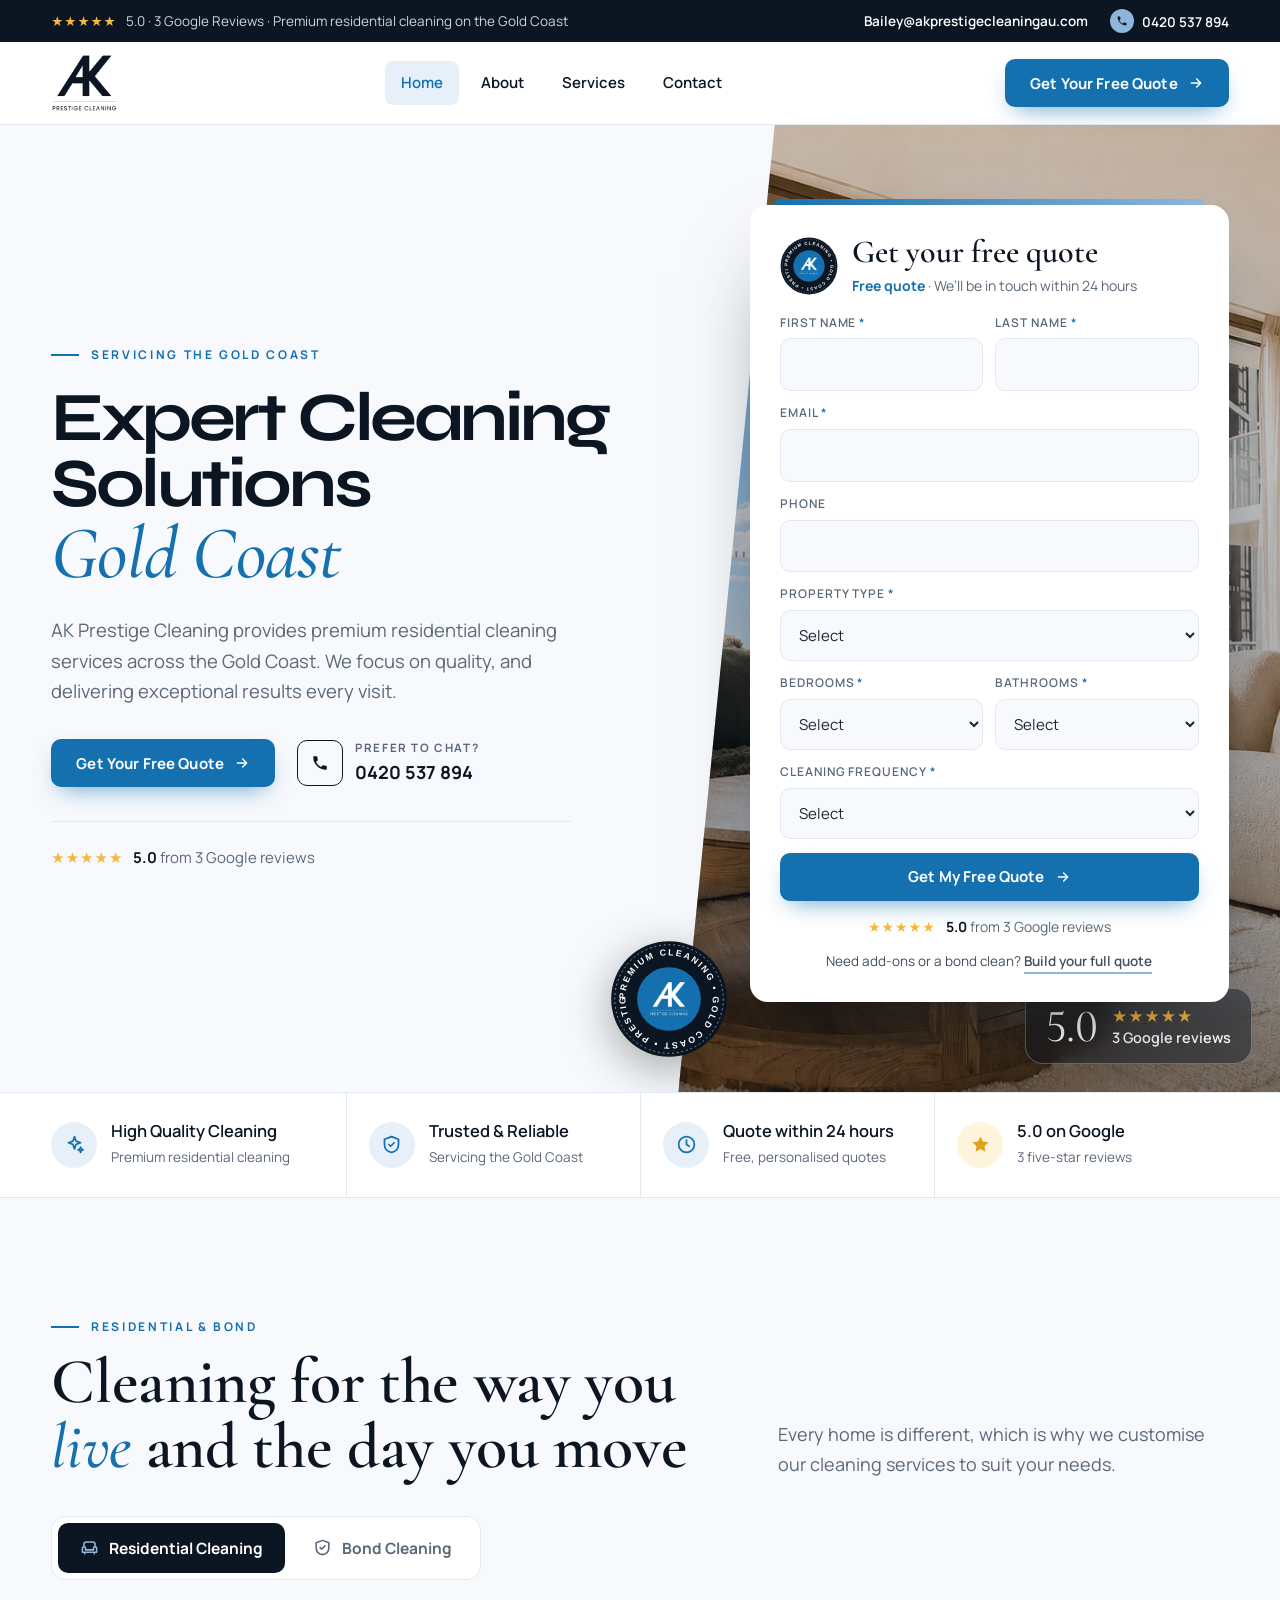
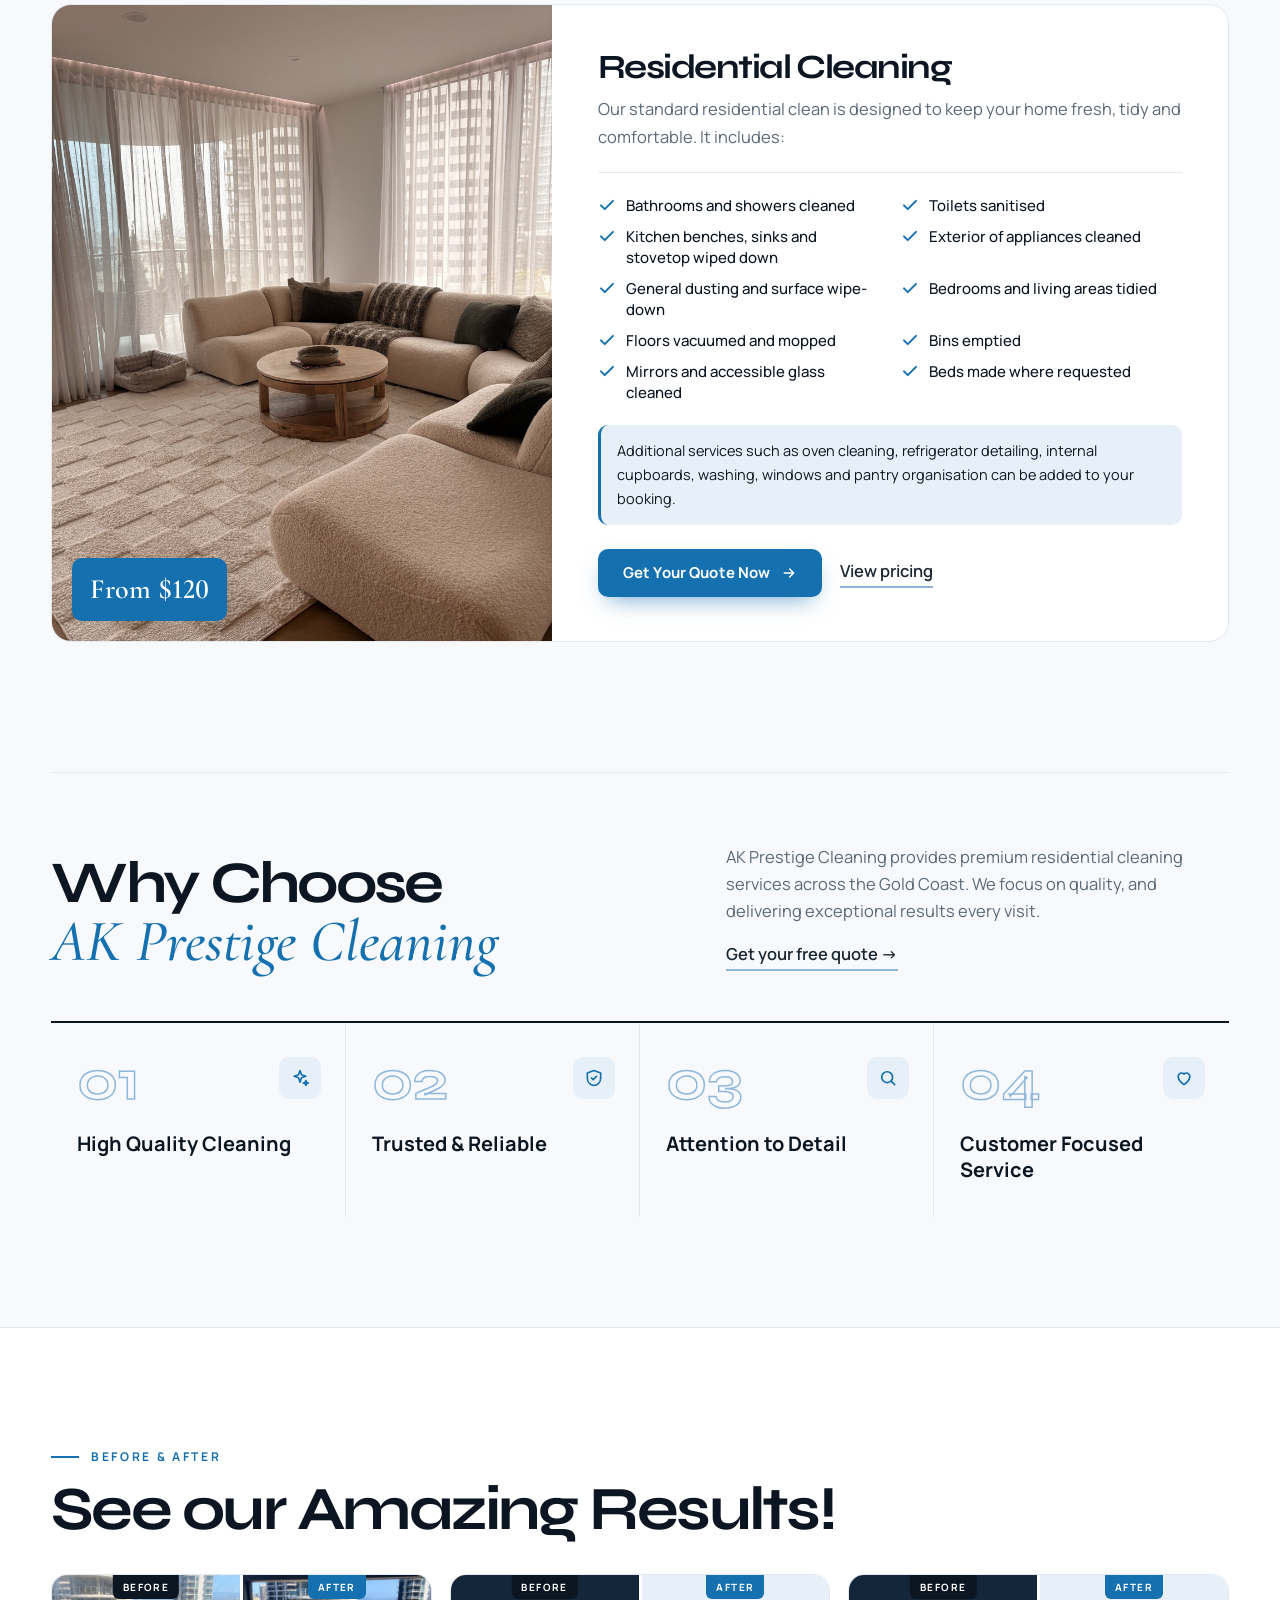
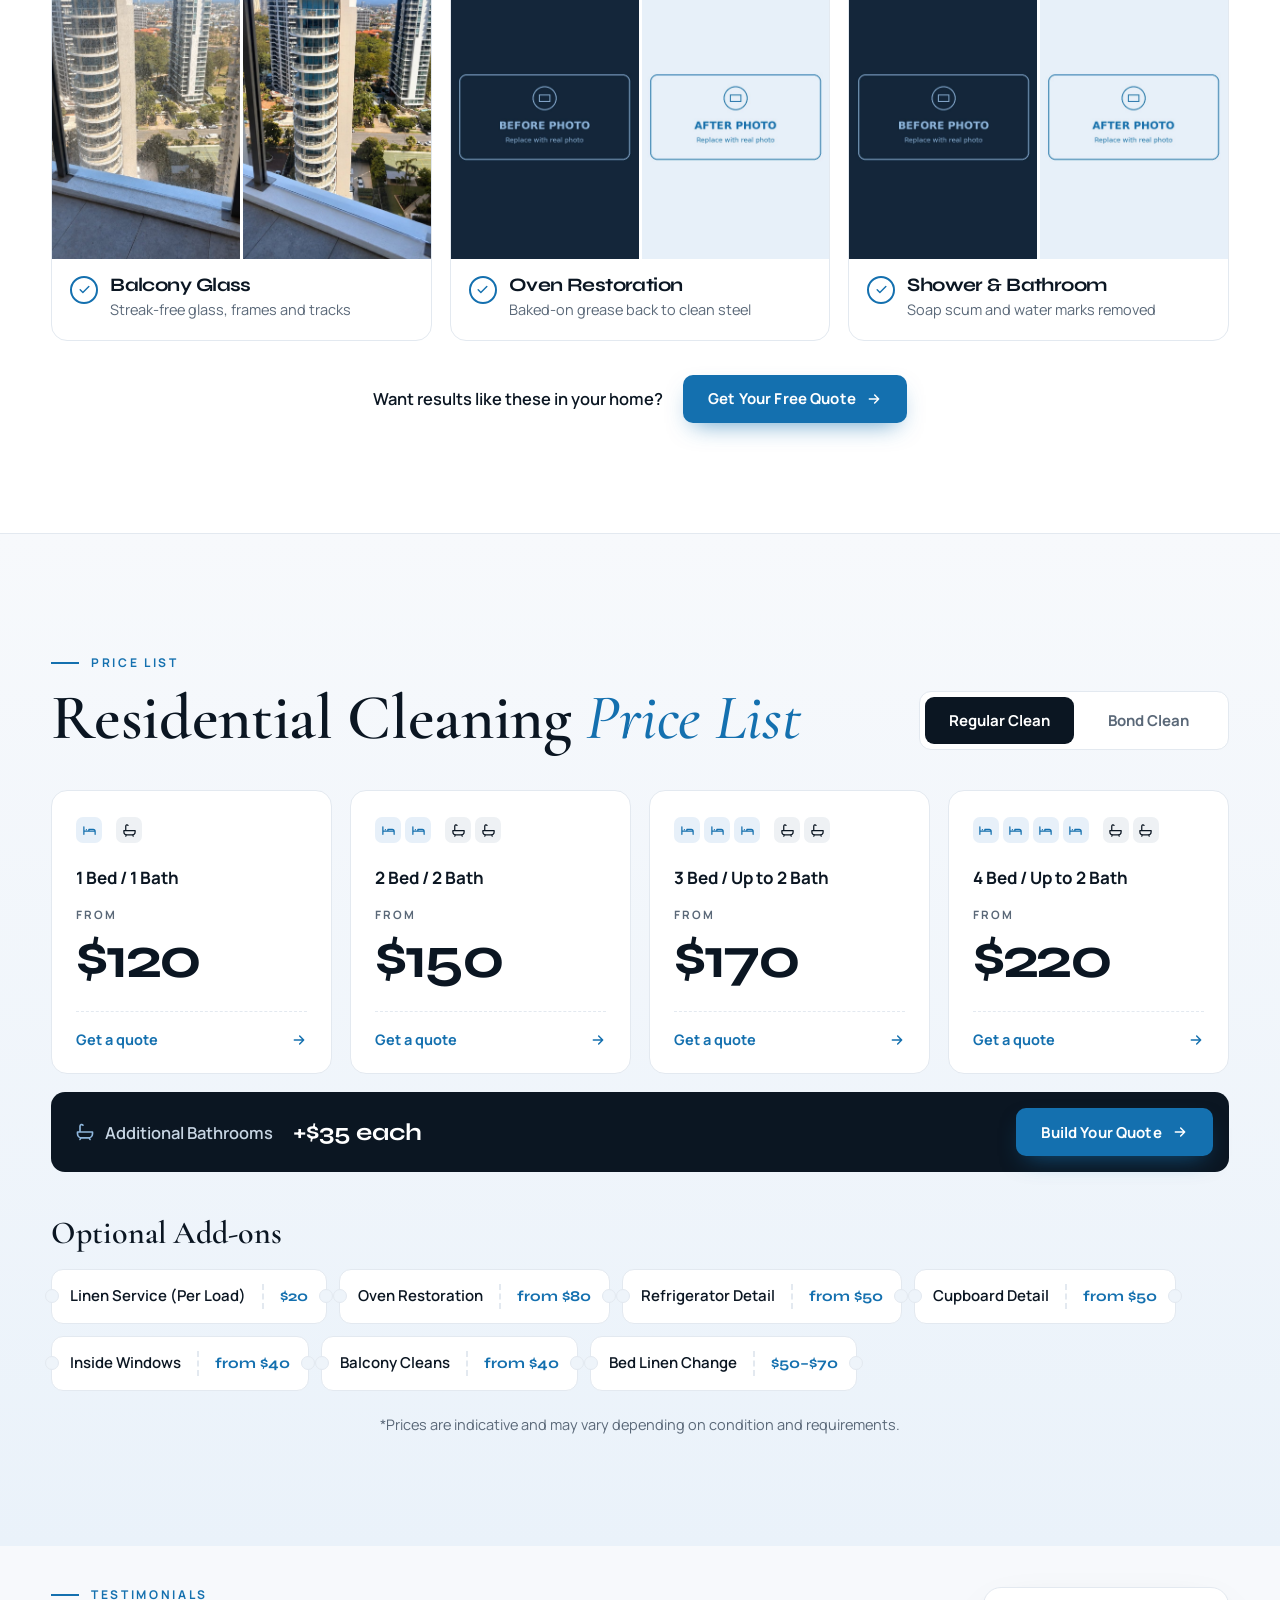
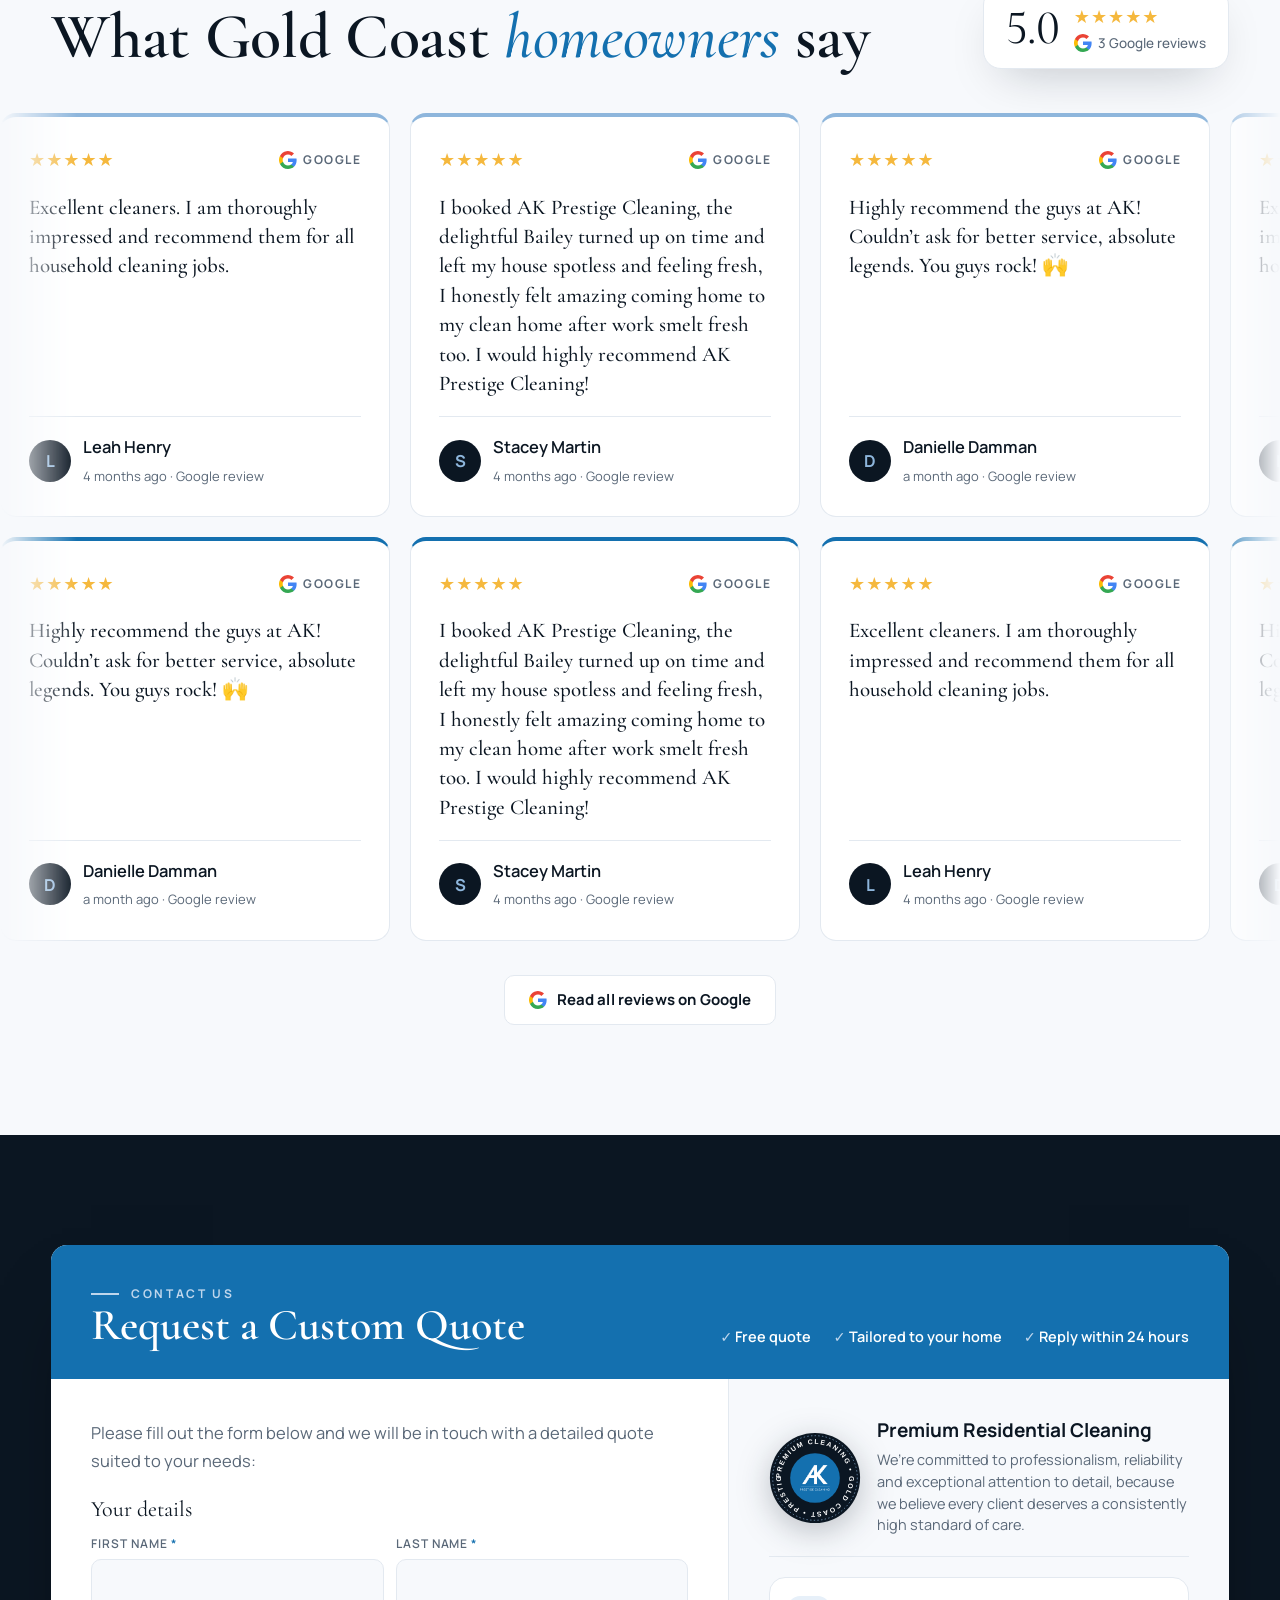
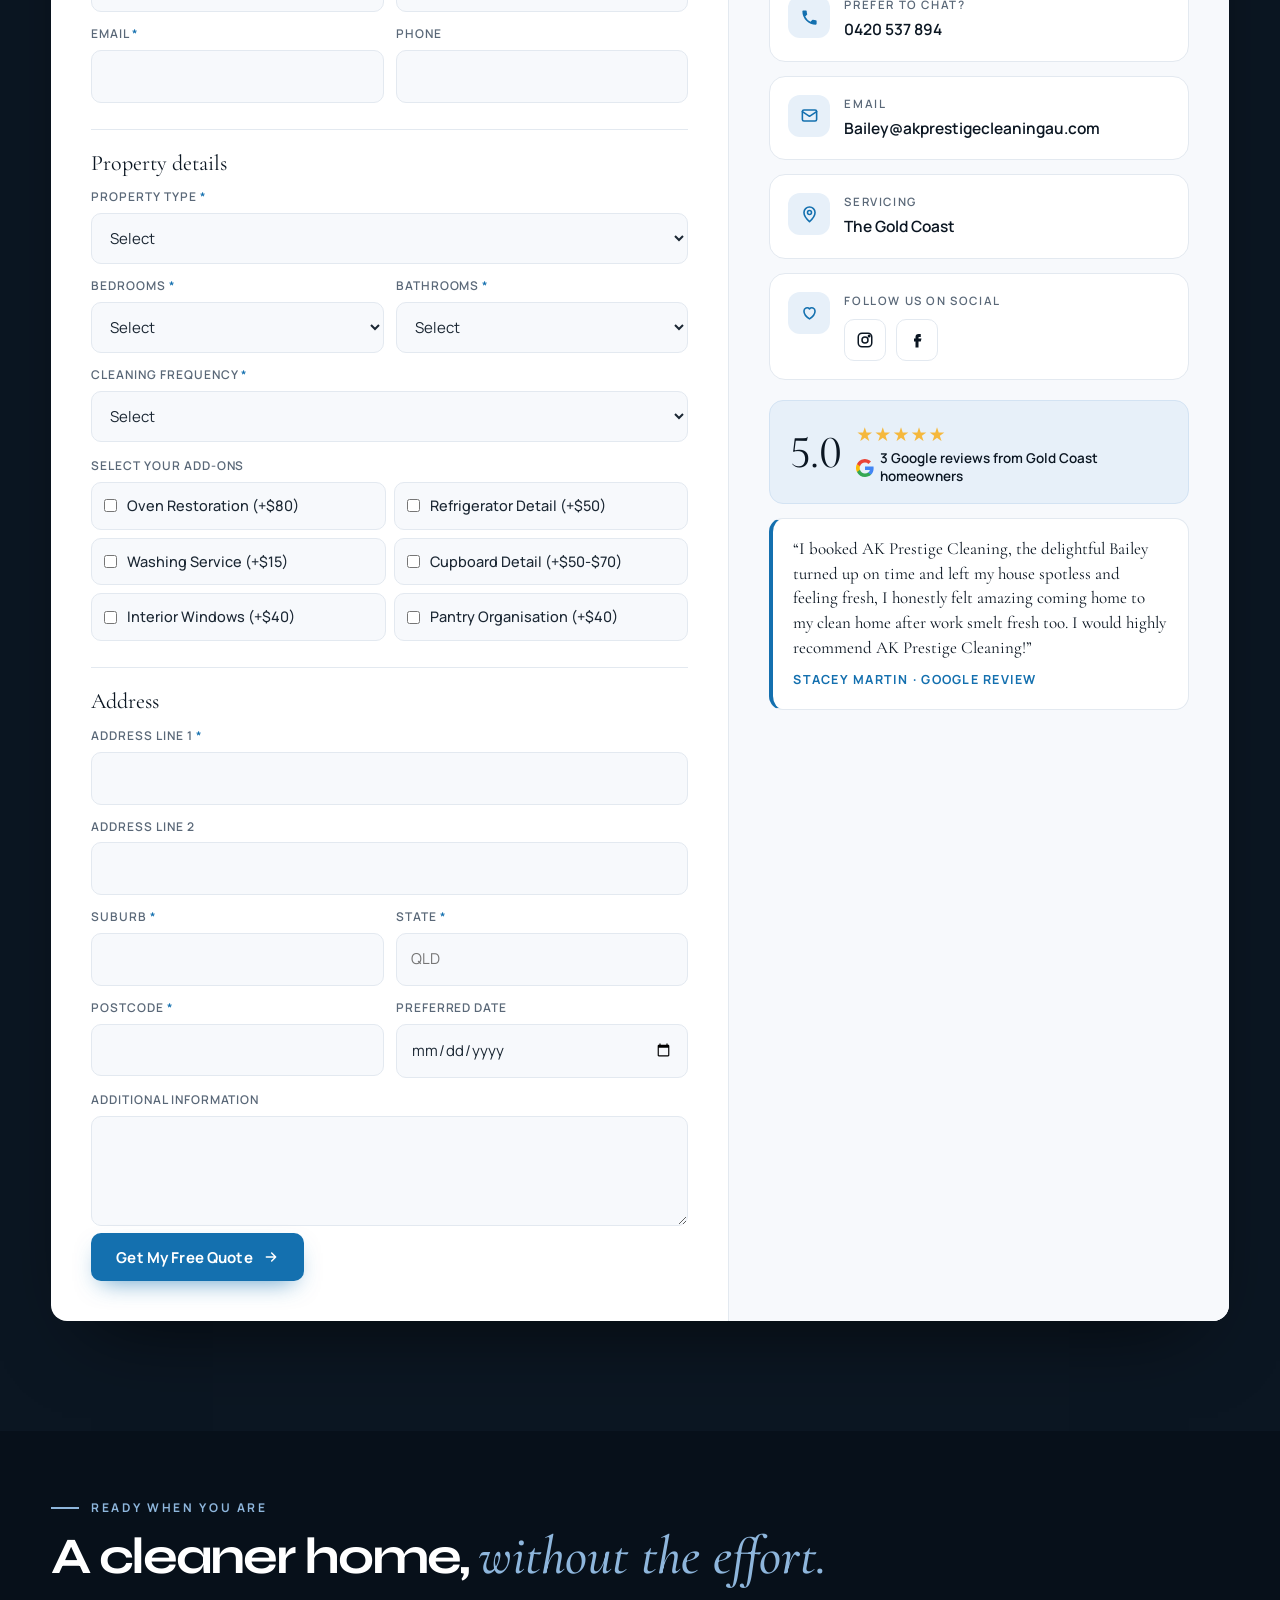
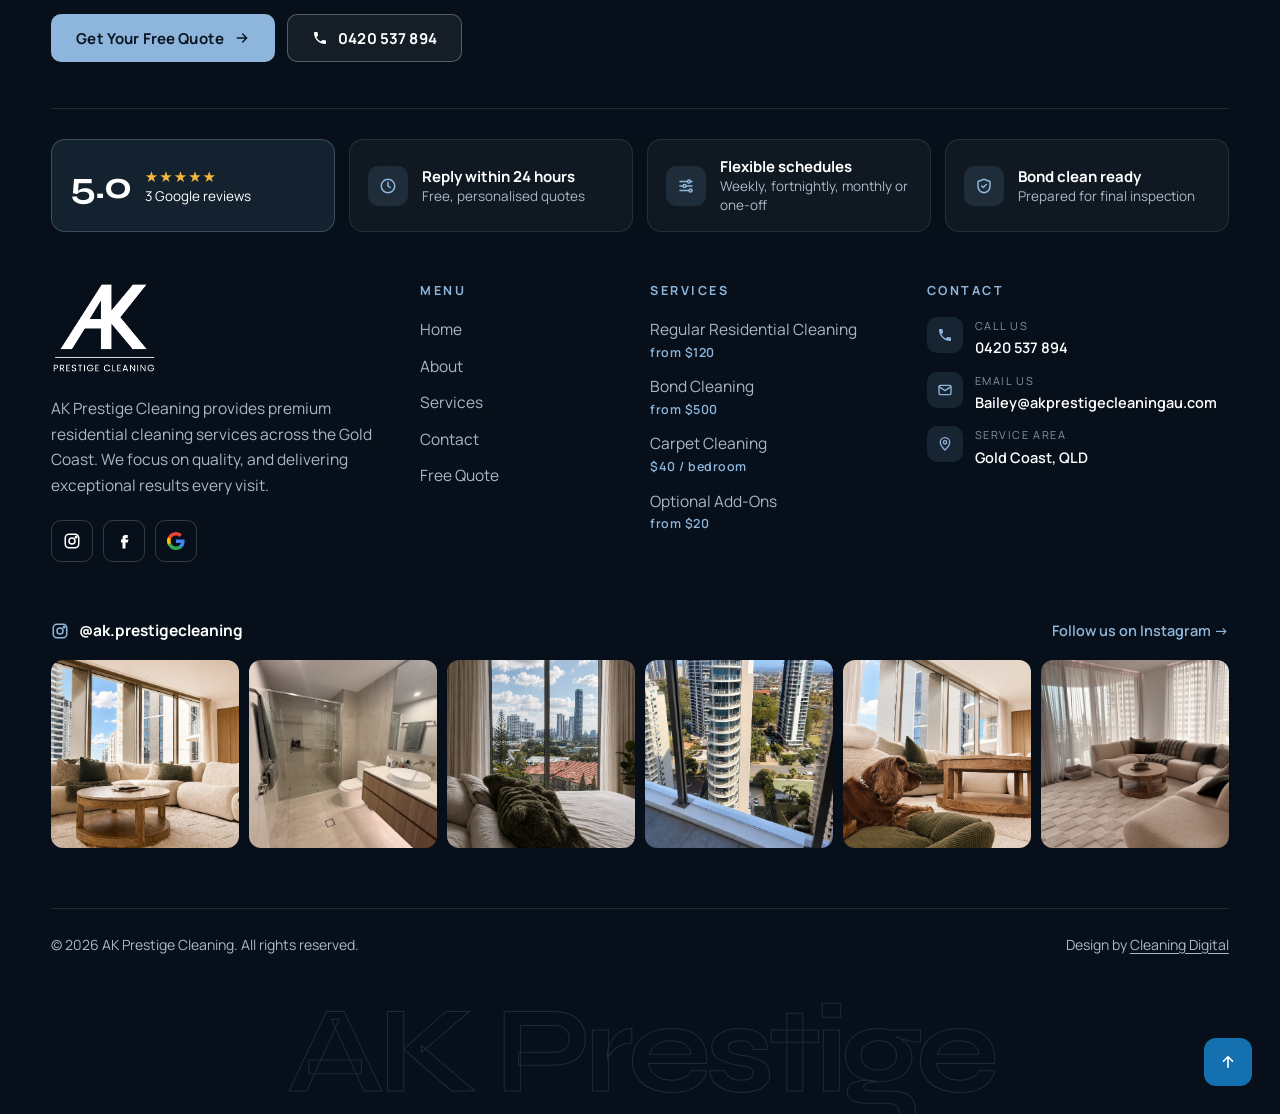
==== commit 76373d30: "New pricing layout with regular/bond toggle, busier footer, 3-up before/after with placeholder cards" ====
--- a/index.html
+++ b/index.html
@@ -105,38 +105,37 @@
 
 <section class="sec bas"><div class="wrap">
   <div class="rv"><span class="eyebrow">Before &amp; After</span><h2 class="ba-title">See our Amazing Results!</h2></div>
-  <div class="ba-grid"><article class="bacard rv"><div class="bapair">
+  <div class="ba-grid three"><article class="bacard rv"><div class="bapair">
   <figure><img src="images/before.jpg" alt="Balcony Glass before cleaning" loading="lazy"><figcaption>Before</figcaption></figure>
   <figure><img src="images/after.jpg" alt="Balcony Glass after cleaning" loading="lazy"><figcaption class="af">After</figcaption></figure></div>
-  <div class="bainfo"><span class="baok"><svg viewBox="0 0 24 24" fill="none" stroke="currentColor" stroke-width="2.6" stroke-linecap="round" stroke-linejoin="round"><path d="m4 12.5 5 5L20 6.5"/></svg></span><div><h3>Balcony Glass</h3><p>Streak-free glass, frames and tracks</p></div></div></article>
-    <a href="quote.html" class="bacard bacta rv"><span class="eyebrow on-dark">Your home next?</span><h3>Get your free quote</h3><p>We&rsquo;ll be in touch within 24 hours.</p><span class="btn btn-sky">Get Your Free Quote <svg viewBox="0 0 24 24" fill="none" stroke="currentColor" stroke-width="2.2" stroke-linecap="round" stroke-linejoin="round"><path d="M5 12h14M13 6l6 6-6 6"/></svg></span></a>
-  </div>
-</div></section>
-
-<section class="sec pricing" id="pricing"><div class="wrap">
-  <div class="price-intro rv"><span class="eyebrow">Price list</span>
-    <h2 class="h-serif">Residential Cleaning <em class="accent">Price List</em></h2>
-    <p class="lead">Transparent starting prices for your home, with optional add-ons to tailor every clean.</p>
-    <a href="quote.html" class="btn btn-blue">Request a Custom Quote <svg viewBox="0 0 24 24" fill="none" stroke="currentColor" stroke-width="2.2" stroke-linecap="round" stroke-linejoin="round"><path d="M5 12h14M13 6l6 6-6 6"/></svg></a>
-    <div class="price-photo"><img src="images/about-2.jpg" alt="Clean bathroom vanity and shower" loading="lazy"></div>
-  </div>
-  <div>
-    <div class="ptable rv"><div class="ph"><h3>Home Size</h3><span>Price</span></div>
-      <div class="prow"><span class="n">1 Bed / 1 Bath</span><span class="v">$120</span></div>
-      <div class="prow"><span class="n">2 Bed / 2 Bath</span><span class="v">$150</span></div>
-      <div class="prow"><span class="n">3 Bed / Up to 2 Bath</span><span class="v">$170</span></div>
-      <div class="prow"><span class="n">4 Bed / Up to 2 Bath</span><span class="v">$220</span></div>
-      <div class="prow"><span class="n">Additional Bathrooms</span><span class="v">+$35 <small>each</small></span></div></div>
-    <div class="ptable light rv"><div class="ph"><h3>Optional Add-ons</h3><span>Price</span></div>
-      <div class="prow"><span class="n">Linen Service (Per Load)</span><span class="v">$20</span></div>
-      <div class="prow"><span class="n">Oven Restoration</span><span class="v"><small>from</small>$80</span></div>
-      <div class="prow"><span class="n">Refrigerator Detail</span><span class="v"><small>from</small>$50</span></div>
-      <div class="prow"><span class="n">Cupboard Detail</span><span class="v"><small>from</small>$50</span></div>
-      <div class="prow"><span class="n">Inside Windows</span><span class="v"><small>from</small>$40</span></div>
-      <div class="prow"><span class="n">Balcony Cleans</span><span class="v"><small>from</small>$40</span></div>
-      <div class="prow"><span class="n">Bed Linen Change</span><span class="v">$50&ndash;$70</span></div></div>
-    <p class="disclaim">*Prices are indicative and may vary depending on condition and requirements.</p>
-  </div>
+  <div class="bainfo"><span class="baok"><svg viewBox="0 0 24 24" fill="none" stroke="currentColor" stroke-width="2.6" stroke-linecap="round" stroke-linejoin="round"><path d="m4 12.5 5 5L20 6.5"/></svg></span><div><h3>Balcony Glass</h3><p>Streak-free glass, frames and tracks</p></div></div></article><article class="bacard rv"><div class="bapair">
+  <figure><img src="images/ba-oven-before.jpg" alt="Oven Restoration before cleaning" loading="lazy"><figcaption>Before</figcaption></figure>
+  <figure><img src="images/ba-oven-after.jpg" alt="Oven Restoration after cleaning" loading="lazy"><figcaption class="af">After</figcaption></figure></div>
+  <div class="bainfo"><span class="baok"><svg viewBox="0 0 24 24" fill="none" stroke="currentColor" stroke-width="2.6" stroke-linecap="round" stroke-linejoin="round"><path d="m4 12.5 5 5L20 6.5"/></svg></span><div><h3>Oven Restoration</h3><p>Baked-on grease back to clean steel</p></div></div></article><article class="bacard rv"><div class="bapair">
+  <figure><img src="images/ba-shower-before.jpg" alt="Shower &amp; Bathroom before cleaning" loading="lazy"><figcaption>Before</figcaption></figure>
+  <figure><img src="images/ba-shower-after.jpg" alt="Shower &amp; Bathroom after cleaning" loading="lazy"><figcaption class="af">After</figcaption></figure></div>
+  <div class="bainfo"><span class="baok"><svg viewBox="0 0 24 24" fill="none" stroke="currentColor" stroke-width="2.6" stroke-linecap="round" stroke-linejoin="round"><path d="m4 12.5 5 5L20 6.5"/></svg></span><div><h3>Shower &amp; Bathroom</h3><p>Soap scum and water marks removed</p></div></div></article>
+  </div>
+  <div class="ba-foot rv"><p>Want results like these in your home?</p><a href="quote.html" class="btn btn-blue">Get Your Free Quote <svg viewBox="0 0 24 24" fill="none" stroke="currentColor" stroke-width="2.2" stroke-linecap="round" stroke-linejoin="round"><path d="M5 12h14M13 6l6 6-6 6"/></svg></a></div>
+</div></section>
+
+<section class="sec pricing2" id="pricing"><div class="wrap">
+  <div class="p2-head rv">
+    <div><span class="eyebrow">Price list</span><h2 class="h-serif">Residential Cleaning <em class="accent">Price List</em></h2></div>
+    <div class="p2-toggle" role="tablist" aria-label="Clean type"><button class="on" data-mode="res">Regular Clean</button><button data-mode="bond">Bond Clean</button><span class="pill-bg"></span></div>
+  </div>
+  <div class="p2-grid"><article class="p2card rv"><div class="p2-ic"><span><i><svg viewBox="0 0 24 24" fill="none" stroke="currentColor" stroke-width="2" stroke-linecap="round" stroke-linejoin="round"><path d="M3 18V6M3 13h18v5M21 13a3 3 0 0 0-3-3h-7v3M7 10.5h.01"/></svg></i></span><span><i><svg viewBox="0 0 24 24" fill="none" stroke="currentColor" stroke-width="2" stroke-linecap="round" stroke-linejoin="round"><path d="M3 12h18v2a5 5 0 0 1-5 5H8a5 5 0 0 1-5-5zM6 12V5a2 2 0 0 1 3.6-1.2M7 19l-1 2M17 19l1 2"/></svg></i></span></div>
+  <h3>1 Bed / 1 Bath</h3><span class="p2-from">From</span><div class="p2-amt" data-res="$120" data-bond="$500">$120</div>
+  <a href="quote.html" class="p2-cta">Get a quote <svg viewBox="0 0 24 24" fill="none" stroke="currentColor" stroke-width="2.2" stroke-linecap="round" stroke-linejoin="round"><path d="M5 12h14M13 6l6 6-6 6"/></svg></a></article><article class="p2card rv"><div class="p2-ic"><span><i><svg viewBox="0 0 24 24" fill="none" stroke="currentColor" stroke-width="2" stroke-linecap="round" stroke-linejoin="round"><path d="M3 18V6M3 13h18v5M21 13a3 3 0 0 0-3-3h-7v3M7 10.5h.01"/></svg></i><i><svg viewBox="0 0 24 24" fill="none" stroke="currentColor" stroke-width="2" stroke-linecap="round" stroke-linejoin="round"><path d="M3 18V6M3 13h18v5M21 13a3 3 0 0 0-3-3h-7v3M7 10.5h.01"/></svg></i></span><span><i><svg viewBox="0 0 24 24" fill="none" stroke="currentColor" stroke-width="2" stroke-linecap="round" stroke-linejoin="round"><path d="M3 12h18v2a5 5 0 0 1-5 5H8a5 5 0 0 1-5-5zM6 12V5a2 2 0 0 1 3.6-1.2M7 19l-1 2M17 19l1 2"/></svg></i><i><svg viewBox="0 0 24 24" fill="none" stroke="currentColor" stroke-width="2" stroke-linecap="round" stroke-linejoin="round"><path d="M3 12h18v2a5 5 0 0 1-5 5H8a5 5 0 0 1-5-5zM6 12V5a2 2 0 0 1 3.6-1.2M7 19l-1 2M17 19l1 2"/></svg></i></span></div>
+  <h3>2 Bed / 2 Bath</h3><span class="p2-from">From</span><div class="p2-amt" data-res="$150" data-bond="$600">$150</div>
+  <a href="quote.html" class="p2-cta">Get a quote <svg viewBox="0 0 24 24" fill="none" stroke="currentColor" stroke-width="2.2" stroke-linecap="round" stroke-linejoin="round"><path d="M5 12h14M13 6l6 6-6 6"/></svg></a></article><article class="p2card rv"><div class="p2-ic"><span><i><svg viewBox="0 0 24 24" fill="none" stroke="currentColor" stroke-width="2" stroke-linecap="round" stroke-linejoin="round"><path d="M3 18V6M3 13h18v5M21 13a3 3 0 0 0-3-3h-7v3M7 10.5h.01"/></svg></i><i><svg viewBox="0 0 24 24" fill="none" stroke="currentColor" stroke-width="2" stroke-linecap="round" stroke-linejoin="round"><path d="M3 18V6M3 13h18v5M21 13a3 3 0 0 0-3-3h-7v3M7 10.5h.01"/></svg></i><i><svg viewBox="0 0 24 24" fill="none" stroke="currentColor" stroke-width="2" stroke-linecap="round" stroke-linejoin="round"><path d="M3 18V6M3 13h18v5M21 13a3 3 0 0 0-3-3h-7v3M7 10.5h.01"/></svg></i></span><span><i><svg viewBox="0 0 24 24" fill="none" stroke="currentColor" stroke-width="2" stroke-linecap="round" stroke-linejoin="round"><path d="M3 12h18v2a5 5 0 0 1-5 5H8a5 5 0 0 1-5-5zM6 12V5a2 2 0 0 1 3.6-1.2M7 19l-1 2M17 19l1 2"/></svg></i><i><svg viewBox="0 0 24 24" fill="none" stroke="currentColor" stroke-width="2" stroke-linecap="round" stroke-linejoin="round"><path d="M3 12h18v2a5 5 0 0 1-5 5H8a5 5 0 0 1-5-5zM6 12V5a2 2 0 0 1 3.6-1.2M7 19l-1 2M17 19l1 2"/></svg></i></span></div>
+  <h3>3 Bed / Up to 2 Bath</h3><span class="p2-from">From</span><div class="p2-amt" data-res="$170" data-bond="$700">$170</div>
+  <a href="quote.html" class="p2-cta">Get a quote <svg viewBox="0 0 24 24" fill="none" stroke="currentColor" stroke-width="2.2" stroke-linecap="round" stroke-linejoin="round"><path d="M5 12h14M13 6l6 6-6 6"/></svg></a></article><article class="p2card rv"><div class="p2-ic"><span><i><svg viewBox="0 0 24 24" fill="none" stroke="currentColor" stroke-width="2" stroke-linecap="round" stroke-linejoin="round"><path d="M3 18V6M3 13h18v5M21 13a3 3 0 0 0-3-3h-7v3M7 10.5h.01"/></svg></i><i><svg viewBox="0 0 24 24" fill="none" stroke="currentColor" stroke-width="2" stroke-linecap="round" stroke-linejoin="round"><path d="M3 18V6M3 13h18v5M21 13a3 3 0 0 0-3-3h-7v3M7 10.5h.01"/></svg></i><i><svg viewBox="0 0 24 24" fill="none" stroke="currentColor" stroke-width="2" stroke-linecap="round" stroke-linejoin="round"><path d="M3 18V6M3 13h18v5M21 13a3 3 0 0 0-3-3h-7v3M7 10.5h.01"/></svg></i><i><svg viewBox="0 0 24 24" fill="none" stroke="currentColor" stroke-width="2" stroke-linecap="round" stroke-linejoin="round"><path d="M3 18V6M3 13h18v5M21 13a3 3 0 0 0-3-3h-7v3M7 10.5h.01"/></svg></i></span><span><i><svg viewBox="0 0 24 24" fill="none" stroke="currentColor" stroke-width="2" stroke-linecap="round" stroke-linejoin="round"><path d="M3 12h18v2a5 5 0 0 1-5 5H8a5 5 0 0 1-5-5zM6 12V5a2 2 0 0 1 3.6-1.2M7 19l-1 2M17 19l1 2"/></svg></i><i><svg viewBox="0 0 24 24" fill="none" stroke="currentColor" stroke-width="2" stroke-linecap="round" stroke-linejoin="round"><path d="M3 12h18v2a5 5 0 0 1-5 5H8a5 5 0 0 1-5-5zM6 12V5a2 2 0 0 1 3.6-1.2M7 19l-1 2M17 19l1 2"/></svg></i></span></div>
+  <h3>4 Bed / Up to 2 Bath</h3><span class="p2-from">From</span><div class="p2-amt" data-res="$220" data-bond="$750">$220</div>
+  <a href="quote.html" class="p2-cta">Get a quote <svg viewBox="0 0 24 24" fill="none" stroke="currentColor" stroke-width="2.2" stroke-linecap="round" stroke-linejoin="round"><path d="M5 12h14M13 6l6 6-6 6"/></svg></a></article></div>
+  <div class="p2-extra rv"><span><svg viewBox="0 0 24 24" fill="none" stroke="currentColor" stroke-width="2" stroke-linecap="round" stroke-linejoin="round"><path d="M3 12h18v2a5 5 0 0 1-5 5H8a5 5 0 0 1-5-5zM6 12V5a2 2 0 0 1 3.6-1.2M7 19l-1 2M17 19l1 2"/></svg> Additional Bathrooms</span><b data-res="+$35 each" data-bond="$80 each">+$35 each</b><a href="quote.html" class="btn btn-blue">Build Your Quote <svg viewBox="0 0 24 24" fill="none" stroke="currentColor" stroke-width="2.2" stroke-linecap="round" stroke-linejoin="round"><path d="M5 12h14M13 6l6 6-6 6"/></svg></a></div>
+  <div class="p2-add rv"><h3>Optional Add-ons</h3><div class="tickets"><div class="ticket"><span>Linen Service (Per Load)</span><b>$20</b></div><div class="ticket"><span>Oven Restoration</span><b>from $80</b></div><div class="ticket"><span>Refrigerator Detail</span><b>from $50</b></div><div class="ticket"><span>Cupboard Detail</span><b>from $50</b></div><div class="ticket"><span>Inside Windows</span><b>from $40</b></div><div class="ticket"><span>Balcony Cleans</span><b>from $40</b></div><div class="ticket"><span>Bed Linen Change</span><b>$50&ndash;$70</b></div></div></div>
+  <p class="disclaim" style="text-align:center;margin-top:22px">*Prices are indicative and may vary depending on condition and requirements.</p>
 </div></section>
 
 <section class="sec reviews" id="reviews"><div class="wrap">
@@ -201,26 +200,41 @@
 <blockquote class="mini-rev"><p>&ldquo;I booked AK Prestige Cleaning, the delightful Bailey turned up on time and left my house spotless and feeling fresh, I honestly felt amazing coming home to my clean home after work smelt fresh too. I would highly recommend AK Prestige Cleaning!&rdquo;</p><cite>Stacey Martin &middot; Google review</cite></blockquote></div>
 </div></div></section>
 
-<footer class="site-footer"><div class="wrap">
-  <div class="fgrid4">
-    <div>
-      <img class="flogo" src="images/logo-white.png" alt="AK Prestige Cleaning" width="106" height="92">
-      <p>AK Prestige Cleaning provides premium residential cleaning services across the Gold Coast. We focus on quality, and delivering exceptional results every visit.</p>
-      <div class="socials" style="margin-top:22px"><a href="https://www.instagram.com/ak.prestigecleaning/" target="_blank" rel="noopener" aria-label="Instagram"><svg viewBox="0 0 24 24" fill="none" stroke="currentColor" stroke-width="2"><rect x="3" y="3" width="18" height="18" rx="5"/><circle cx="12" cy="12" r="4"/><circle cx="17.5" cy="6.5" r="1" fill="currentColor"/></svg></a><a href="https://www.facebook.com/profile.php?id=61590385779360" target="_blank" rel="noopener" aria-label="Facebook"><svg viewBox="0 0 24 24" fill="currentColor"><path d="M14 8h3V4h-3a4 4 0 0 0-4 4v2H8v4h2v8h4v-8h3l1-4h-4V8.5a.5.5 0 0 1 .5-.5z"/></svg></a></div>
-    </div>
-    <div><h4>Menu</h4><ul><li><a href="index.html">Home</a></li><li><a href="about.html">About</a></li><li><a href="services.html">Services</a></li><li><a href="contact.html">Contact</a></li></ul></div>
-    <div><h4>Services</h4><ul>
-      <li><a href="services.html#residential">Regular Residential Cleaning</a></li>
-      <li><a href="services.html#bond">Bond Cleaning</a></li>
-      <li><a href="services.html#carpet">Carpet Cleaning</a></li>
-      <li><a href="services.html#addons">Optional Add-Ons</a></li></ul></div>
-    <div><h4>Contact</h4><ul class="fcontact">
-      <li><span class="ic"><svg viewBox="0 0 24 24" fill="currentColor"><path d="M6.6 10.8a15.1 15.1 0 0 0 6.6 6.6l2.2-2.2a1 1 0 0 1 1-.25 11.4 11.4 0 0 0 3.6.57 1 1 0 0 1 1 1V20a1 1 0 0 1-1 1A17 17 0 0 1 3 4a1 1 0 0 1 1-1h3.5a1 1 0 0 1 1 1c0 1.25.2 2.45.57 3.57a1 1 0 0 1-.25 1z"/></svg></span><div><small>Call us</small><b><a href="tel:0420537894">0420 537 894</a></b></div></li>
-      <li><span class="ic"><svg viewBox="0 0 24 24" fill="none" stroke="currentColor" stroke-width="2" stroke-linecap="round" stroke-linejoin="round"><rect x="3" y="5" width="18" height="14" rx="2"/><path d="m3 7 9 6 9-6"/></svg></span><div><small>Email us</small><b><a href="mailto:Bailey@akprestigecleaningau.com">Bailey@akprestigecleaningau.com</a></b></div></li>
-      <li><span class="ic"><svg viewBox="0 0 24 24" fill="none" stroke="currentColor" stroke-width="2" stroke-linecap="round" stroke-linejoin="round"><path d="M12 21s-7-6.2-7-11.5a7 7 0 0 1 14 0C19 14.8 12 21 12 21z"/><circle cx="12" cy="9.5" r="2.5"/></svg></span><div><small>Service area</small><b>Gold Coast</b></div></li></ul></div>
-  </div>
-  <div class="fbottom"><span>&copy; <span id="yr">2026</span> AK Prestige Cleaning. All rights reserved.</span><span>Design by <a href="https://cleanningdigital.com" target="_blank" rel="noopener">Cleaning Digital</a></span></div>
-</div></footer>
+<footer class="site-footer">
+  <div class="wrap">
+    <div class="f-cta">
+      <div><span class="eyebrow on-dark">Ready when you are</span><h2>A cleaner home, <em>without the effort.</em></h2></div>
+      <div class="f-cta-r"><a href="quote.html" class="btn btn-sky">Get Your Free Quote <svg viewBox="0 0 24 24" fill="none" stroke="currentColor" stroke-width="2.2" stroke-linecap="round" stroke-linejoin="round"><path d="M5 12h14M13 6l6 6-6 6"/></svg></a><a href="tel:0420537894" class="btn btn-ghost-dark"><svg viewBox="0 0 24 24" fill="currentColor"><path d="M6.6 10.8a15.1 15.1 0 0 0 6.6 6.6l2.2-2.2a1 1 0 0 1 1-.25 11.4 11.4 0 0 0 3.6.57 1 1 0 0 1 1 1V20a1 1 0 0 1-1 1A17 17 0 0 1 3 4a1 1 0 0 1 1-1h3.5a1 1 0 0 1 1 1c0 1.25.2 2.45.57 3.57a1 1 0 0 1-.25 1z"/></svg> 0420 537 894</a></div>
+    </div>
+    <div class="f-badges">
+      <a class="fb g" href="https://www.google.com/maps/search/AK+Prestige+Cleaning+Gold+Coast" target="_blank" rel="noopener"><b>5.0</b><span><em class="st">★★★★★</em>3 Google reviews</span></a>
+      <div class="fb"><span class="fi"><svg viewBox="0 0 24 24" fill="none" stroke="currentColor" stroke-width="2" stroke-linecap="round"><circle cx="12" cy="12" r="9"/><path d="M12 7v5l3 2"/></svg></span><span><strong>Reply within 24 hours</strong>Free, personalised quotes</span></div>
+      <div class="fb"><span class="fi"><svg viewBox="0 0 24 24" fill="none" stroke="currentColor" stroke-width="2" stroke-linecap="round"><path d="M4 6h10M18 6h2M4 12h4M12 12h8M4 18h12M20 18h0"/><circle cx="16" cy="6" r="2"/><circle cx="10" cy="12" r="2"/><circle cx="18" cy="18" r="2"/></svg></span><span><strong>Flexible schedules</strong>Weekly, fortnightly, monthly or one-off</span></div>
+      <div class="fb"><span class="fi"><svg viewBox="0 0 24 24" fill="none" stroke="currentColor" stroke-width="2" stroke-linecap="round" stroke-linejoin="round"><path d="M12 3 4 6v6c0 5 3.4 8.4 8 9 4.6-.6 8-4 8-9V6z"/><path d="m9 12 2 2 4-4"/></svg></span><span><strong>Bond clean ready</strong>Prepared for final inspection</span></div>
+    </div>
+    <div class="fgrid4">
+      <div>
+        <img class="flogo" src="images/logo-white.png" alt="AK Prestige Cleaning" width="106" height="92">
+        <p>AK Prestige Cleaning provides premium residential cleaning services across the Gold Coast. We focus on quality, and delivering exceptional results every visit.</p>
+        <div class="socials" style="margin-top:22px"><a href="https://www.instagram.com/ak.prestigecleaning/" target="_blank" rel="noopener" aria-label="Instagram"><svg viewBox="0 0 24 24" fill="none" stroke="currentColor" stroke-width="2"><rect x="3" y="3" width="18" height="18" rx="5"/><circle cx="12" cy="12" r="4"/><circle cx="17.5" cy="6.5" r="1" fill="currentColor"/></svg></a><a href="https://www.facebook.com/profile.php?id=61590385779360" target="_blank" rel="noopener" aria-label="Facebook"><svg viewBox="0 0 24 24" fill="currentColor"><path d="M14 8h3V4h-3a4 4 0 0 0-4 4v2H8v4h2v8h4v-8h3l1-4h-4V8.5a.5.5 0 0 1 .5-.5z"/></svg></a><a href="https://www.google.com/maps/search/AK+Prestige+Cleaning+Gold+Coast" target="_blank" rel="noopener" aria-label="Google reviews"><svg viewBox="0 0 24 24" width="18" height="18"><path fill="#4285F4" d="M23.5 12.3c0-.8-.1-1.6-.2-2.3H12v4.5h6.5a5.6 5.6 0 0 1-2.4 3.6v3h3.9c2.2-2.1 3.5-5.1 3.5-8.8z"/><path fill="#34A853" d="M12 24c3.2 0 6-1.1 8-2.9l-3.9-3c-1.1.7-2.5 1.2-4.1 1.2-3.1 0-5.8-2.1-6.7-5H1.3v3.1A12 12 0 0 0 12 24z"/><path fill="#FBBC05" d="M5.3 14.3a7.2 7.2 0 0 1 0-4.6V6.6H1.3a12 12 0 0 0 0 10.8z"/><path fill="#EA4335" d="M12 4.8c1.8 0 3.3.6 4.6 1.8l3.4-3.4A12 12 0 0 0 1.3 6.6l4 3.1c.9-2.9 3.6-4.9 6.7-4.9z"/></svg></a></div>
+      </div>
+      <div><h4>Menu</h4><ul><li><a href="index.html">Home</a></li><li><a href="about.html">About</a></li><li><a href="services.html">Services</a></li><li><a href="contact.html">Contact</a></li><li><a href="quote.html">Free Quote</a></li></ul></div>
+      <div><h4>Services</h4><ul class="f-prices">
+        <li><a href="services.html#residential">Regular Residential Cleaning</a><span>from $120</span></li>
+        <li><a href="services.html#bond">Bond Cleaning</a><span>from $500</span></li>
+        <li><a href="services.html#carpet">Carpet Cleaning</a><span>$40 / bedroom</span></li>
+        <li><a href="services.html#addons">Optional Add-Ons</a><span>from $20</span></li></ul></div>
+      <div><h4>Contact</h4><ul class="fcontact">
+        <li><span class="ic"><svg viewBox="0 0 24 24" fill="currentColor"><path d="M6.6 10.8a15.1 15.1 0 0 0 6.6 6.6l2.2-2.2a1 1 0 0 1 1-.25 11.4 11.4 0 0 0 3.6.57 1 1 0 0 1 1 1V20a1 1 0 0 1-1 1A17 17 0 0 1 3 4a1 1 0 0 1 1-1h3.5a1 1 0 0 1 1 1c0 1.25.2 2.45.57 3.57a1 1 0 0 1-.25 1z"/></svg></span><div><small>Call us</small><b><a href="tel:0420537894">0420 537 894</a></b></div></li>
+        <li><span class="ic"><svg viewBox="0 0 24 24" fill="none" stroke="currentColor" stroke-width="2" stroke-linecap="round" stroke-linejoin="round"><rect x="3" y="5" width="18" height="14" rx="2"/><path d="m3 7 9 6 9-6"/></svg></span><div><small>Email us</small><b><a href="mailto:Bailey@akprestigecleaningau.com">Bailey@akprestigecleaningau.com</a></b></div></li>
+        <li><span class="ic"><svg viewBox="0 0 24 24" fill="none" stroke="currentColor" stroke-width="2" stroke-linecap="round" stroke-linejoin="round"><path d="M12 21s-7-6.2-7-11.5a7 7 0 0 1 14 0C19 14.8 12 21 12 21z"/><circle cx="12" cy="9.5" r="2.5"/></svg></span><div><small>Service area</small><b>Gold Coast, QLD</b></div></li></ul></div>
+    </div>
+    <div class="f-insta"><div class="fi-h"><span><svg viewBox="0 0 24 24" fill="none" stroke="currentColor" stroke-width="2"><rect x="3" y="3" width="18" height="18" rx="5"/><circle cx="12" cy="12" r="4"/><circle cx="17.5" cy="6.5" r="1" fill="currentColor"/></svg> @ak.prestigecleaning</span><a href="https://www.instagram.com/ak.prestigecleaning/" target="_blank" rel="noopener">Follow us on Instagram &rarr;</a></div><div class="fi-grid"><a href="https://www.instagram.com/ak.prestigecleaning/" target="_blank" rel="noopener" aria-label="AK Prestige Cleaning on Instagram"><img src="images/hero-lounge.jpg" alt="" loading="lazy"><span><svg viewBox="0 0 24 24" fill="none" stroke="currentColor" stroke-width="2"><rect x="3" y="3" width="18" height="18" rx="5"/><circle cx="12" cy="12" r="4"/><circle cx="17.5" cy="6.5" r="1" fill="currentColor"/></svg></span></a><a href="https://www.instagram.com/ak.prestigecleaning/" target="_blank" rel="noopener" aria-label="AK Prestige Cleaning on Instagram"><img src="images/about-2.jpg" alt="" loading="lazy"><span><svg viewBox="0 0 24 24" fill="none" stroke="currentColor" stroke-width="2"><rect x="3" y="3" width="18" height="18" rx="5"/><circle cx="12" cy="12" r="4"/><circle cx="17.5" cy="6.5" r="1" fill="currentColor"/></svg></span></a><a href="https://www.instagram.com/ak.prestigecleaning/" target="_blank" rel="noopener" aria-label="AK Prestige Cleaning on Instagram"><img src="images/bedroom.jpg" alt="" loading="lazy"><span><svg viewBox="0 0 24 24" fill="none" stroke="currentColor" stroke-width="2"><rect x="3" y="3" width="18" height="18" rx="5"/><circle cx="12" cy="12" r="4"/><circle cx="17.5" cy="6.5" r="1" fill="currentColor"/></svg></span></a><a href="https://www.instagram.com/ak.prestigecleaning/" target="_blank" rel="noopener" aria-label="AK Prestige Cleaning on Instagram"><img src="images/after.jpg" alt="" loading="lazy"><span><svg viewBox="0 0 24 24" fill="none" stroke="currentColor" stroke-width="2"><rect x="3" y="3" width="18" height="18" rx="5"/><circle cx="12" cy="12" r="4"/><circle cx="17.5" cy="6.5" r="1" fill="currentColor"/></svg></span></a><a href="https://www.instagram.com/ak.prestigecleaning/" target="_blank" rel="noopener" aria-label="AK Prestige Cleaning on Instagram"><img src="images/result-lounge-dog.jpg" alt="" loading="lazy"><span><svg viewBox="0 0 24 24" fill="none" stroke="currentColor" stroke-width="2"><rect x="3" y="3" width="18" height="18" rx="5"/><circle cx="12" cy="12" r="4"/><circle cx="17.5" cy="6.5" r="1" fill="currentColor"/></svg></span></a><a href="https://www.instagram.com/ak.prestigecleaning/" target="_blank" rel="noopener" aria-label="AK Prestige Cleaning on Instagram"><img src="images/about-1.jpg" alt="" loading="lazy"><span><svg viewBox="0 0 24 24" fill="none" stroke="currentColor" stroke-width="2"><rect x="3" y="3" width="18" height="18" rx="5"/><circle cx="12" cy="12" r="4"/><circle cx="17.5" cy="6.5" r="1" fill="currentColor"/></svg></span></a></div></div>
+    <div class="fbottom"><span>&copy; <span id="yr">2026</span> AK Prestige Cleaning. All rights reserved.</span><span>Design by <a href="https://cleanningdigital.com" target="_blank" rel="noopener">Cleaning Digital</a></span></div>
+  </div>
+  <div class="f-word" aria-hidden="true">AK Prestige</div>
+  <button class="totop" aria-label="Back to top" onclick="window.scrollTo({top:0,behavior:'smooth'})"><svg viewBox="0 0 24 24" fill="none" stroke="currentColor" stroke-width="2.2" stroke-linecap="round" stroke-linejoin="round"><path d="M5 12h14M13 6l6 6-6 6"/></svg></button>
+</footer>
 <div class="rtoast" id="rtoast" role="status" aria-live="polite" hidden>
   <button class="rt-x" aria-label="Close review">&times;</button>
   <div class="rt-top"><span class="rt-av"></span><div><b class="rt-name"></b><small><span class="st">★★★★★</span> <span class="rt-when"></span></small></div><span class="rt-g"><svg viewBox="0 0 24 24" width="18" height="18"><path fill="#4285F4" d="M23.5 12.3c0-.8-.1-1.6-.2-2.3H12v4.5h6.5a5.6 5.6 0 0 1-2.4 3.6v3h3.9c2.2-2.1 3.5-5.1 3.5-8.8z"/><path fill="#34A853" d="M12 24c3.2 0 6-1.1 8-2.9l-3.9-3c-1.1.7-2.5 1.2-4.1 1.2-3.1 0-5.8-2.1-6.7-5H1.3v3.1A12 12 0 0 0 12 24z"/><path fill="#FBBC05" d="M5.3 14.3a7.2 7.2 0 0 1 0-4.6V6.6H1.3a12 12 0 0 0 0 10.8z"/><path fill="#EA4335" d="M12 4.8c1.8 0 3.3.6 4.6 1.8l3.4-3.4A12 12 0 0 0 1.3 6.6l4 3.1c.9-2.9 3.6-4.9 6.7-4.9z"/></svg></span></div>
--- a/assets/css/style.css
+++ b/assets/css/style.css
@@ -803,3 +803,102 @@
 .h2-seal{left:calc(50% - 30px);bottom:34px}
 .phero h1,.qhero h1{font-weight:700;letter-spacing:-.05em}
 .qc-h h3,.helpcard h3,.h-display{font-weight:700;letter-spacing:-.035em}
+
+/* pricing v2 */
+.pricing2{background:linear-gradient(180deg,var(--paper) 0%,#eaf2fa 100%)}
+.p2-head{display:flex;justify-content:space-between;align-items:end;gap:30px;flex-wrap:wrap;margin-bottom:40px}
+.p2-head h2{margin-top:14px}
+.p2-toggle{position:relative;display:inline-grid;grid-template-columns:1fr 1fr;background:#fff;border:1px solid var(--line);border-radius:12px;padding:5px}
+.p2-toggle button{position:relative;z-index:1;border:0;background:transparent;padding:13px 24px;font:700 15px var(--sans);color:var(--muted);cursor:pointer;transition:color .3s}
+.p2-toggle button.on{color:#fff}
+.p2-toggle .pill-bg{position:absolute;top:5px;bottom:5px;left:5px;width:calc(50% - 5px);border-radius:9px;background:var(--ink);transition:transform .35s cubic-bezier(.6,.1,.2,1)}
+.p2-toggle.bond .pill-bg{transform:translateX(100%)}
+.p2-grid{display:grid;grid-template-columns:repeat(4,1fr);gap:18px}
+.p2card{position:relative;background:#fff;border:1px solid var(--line);border-radius:16px;padding:26px 24px 22px;display:flex;flex-direction:column;overflow:hidden;transition:transform .3s,box-shadow .3s,border-color .3s}
+.p2card::after{content:"";position:absolute;left:0;right:0;bottom:0;height:4px;background:linear-gradient(90deg,var(--blue),var(--sky));transform:scaleX(0);transform-origin:left;transition:transform .4s}
+.p2card:hover{transform:translateY(-6px);box-shadow:var(--shadow);border-color:var(--sky)}
+.p2card:hover::after{transform:scaleX(1)}
+.p2-ic{display:flex;gap:14px;margin-bottom:26px;min-height:26px}
+.p2-ic span{display:flex;gap:4px}
+.p2-ic i{width:26px;height:26px;border-radius:7px;background:var(--mist);color:var(--blue);display:grid;place-items:center}
+.p2-ic span+span i{background:#eef1f4;color:var(--ink)}
+.p2-ic svg{width:15px;height:15px}
+.p2card h3{font-family:var(--sans);font-weight:700;font-size:17px;color:var(--ink)}
+.p2-from{margin-top:18px;font-size:11.5px;font-weight:700;letter-spacing:.18em;text-transform:uppercase;color:var(--muted)}
+.p2-amt{font-family:var(--display);font-weight:700;font-size:58px;line-height:1;letter-spacing:-.04em;color:var(--ink);margin:4px 0 24px;transition:opacity .2s}
+.p2-amt.flip{opacity:0}
+.p2-cta{margin-top:auto;display:flex;justify-content:space-between;align-items:center;padding-top:16px;border-top:1px dashed var(--line);font-weight:700;font-size:14.5px;color:var(--blue)}
+.p2-cta svg{width:16px;height:16px;transition:transform .3s}
+.p2card:hover .p2-cta svg{transform:translateX(4px)}
+.p2-extra{display:flex;align-items:center;gap:20px;flex-wrap:wrap;margin-top:18px;padding:16px 16px 16px 24px;background:var(--ink);border-radius:14px;color:#c7d5e3}
+.p2-extra span{display:flex;gap:10px;align-items:center;font-weight:600}
+.p2-extra span svg{width:20px;height:20px;color:var(--sky)}
+.p2-extra b{font-family:var(--display);font-weight:700;font-size:24px;color:#fff;margin-right:auto}
+.p2-add{margin-top:44px}
+.p2-add h3{font-family:var(--serif);font-weight:600;font-size:32px;color:var(--ink);margin-bottom:18px}
+.tickets{display:flex;flex-wrap:wrap;gap:12px}
+.ticket{position:relative;display:flex;align-items:center;gap:16px;background:#fff;border:1px solid var(--line);border-radius:12px;padding:14px 18px;font-weight:600;color:var(--ink);font-size:15px}
+.ticket b{font-family:var(--display);font-weight:700;color:var(--blue);padding-left:16px;border-left:2px dashed var(--line);white-space:nowrap}
+.ticket::before,.ticket::after{content:"";position:absolute;width:12px;height:12px;border-radius:50%;background:#eef4fa;border:1px solid var(--line);top:50%;transform:translateY(-50%)}
+.ticket::before{left:-7px}.ticket::after{right:-7px}
+@media (max-width:1100px){.p2-grid{grid-template-columns:1fr 1fr}}
+@media (max-width:820px){.p2-grid{grid-template-columns:1fr}.p2-amt{font-size:48px}.p2-extra b{margin-right:0}.p2-toggle{width:100%}}
+
+/* full-bleed review marquee */
+.marq{width:100vw;margin-left:calc(50% - 50vw)}
+
+/* busy footer */
+.site-footer{position:relative;overflow:hidden;padding-top:0}
+.f-cta{display:flex;justify-content:space-between;align-items:center;gap:30px;flex-wrap:wrap;padding:60px 0 46px;border-bottom:1px solid rgba(255,255,255,.1)}
+.f-cta h2{font-family:var(--display);font-weight:700;letter-spacing:-.045em;color:#fff;font-size:clamp(32px,4vw,52px);margin-top:12px;line-height:1.02}
+.f-cta h2 em{font-family:var(--serif);font-weight:500;color:var(--sky);letter-spacing:0;font-size:1.06em}
+.f-cta-r{display:flex;gap:12px;flex-wrap:wrap}
+.f-badges{display:grid;grid-template-columns:repeat(4,1fr);gap:14px;padding:30px 0 50px}
+.fb{display:flex;gap:14px;align-items:center;padding:16px 18px;border-radius:14px;background:rgba(255,255,255,.04);border:1px solid rgba(255,255,255,.09);color:#a9b8c8;font-size:13.5px;line-height:1.4}
+.fb.g{background:rgba(142,182,220,.1);border-color:rgba(142,182,220,.3);color:#fff}
+.fb b{font-family:var(--display);font-weight:700;font-size:38px;line-height:1;color:#fff;letter-spacing:-.03em}
+.fb em{display:block;font-style:normal;color:#F5B83D;font-size:15px}
+.fb strong{display:block;color:#fff;font-size:15px;font-weight:700}
+.fi{flex:none;width:40px;height:40px;border-radius:10px;background:rgba(142,182,220,.12);color:var(--sky);display:grid;place-items:center}
+.fi svg{width:18px;height:18px}
+.f-prices li{display:flex;flex-direction:column}
+.f-prices span{font-size:12.5px;color:var(--sky);font-weight:600;letter-spacing:.04em}
+.f-insta{margin-top:56px}
+.fi-h{display:flex;justify-content:space-between;align-items:center;gap:20px;margin-bottom:16px;flex-wrap:wrap}
+.fi-h span{display:flex;gap:10px;align-items:center;color:#fff;font-weight:700}
+.fi-h span svg{width:18px;height:18px;color:var(--sky)}
+.fi-h a{color:var(--sky);font-weight:600;font-size:14.5px}
+.fi-grid{display:grid;grid-template-columns:repeat(6,1fr);gap:10px}
+.fi-grid a{position:relative;aspect-ratio:1;border-radius:12px;overflow:hidden;display:block}
+.fi-grid img{width:100%;height:100%;object-fit:cover;transition:transform .6s,filter .3s;filter:saturate(.9)}
+.fi-grid a span{position:absolute;inset:0;display:grid;place-items:center;background:rgba(20,112,175,.55);color:#fff;opacity:0;transition:opacity .3s}
+.fi-grid a span svg{width:26px;height:26px}
+.fi-grid a:hover img{transform:scale(1.08)}
+.fi-grid a:hover span{opacity:1}
+.fbottom{position:relative;z-index:1}
+.f-word{font-family:var(--display);font-weight:800;font-size:clamp(70px,15vw,230px);letter-spacing:-.06em;line-height:.8;color:transparent;-webkit-text-stroke:1px rgba(142,182,220,.16);text-align:center;white-space:nowrap;margin-top:30px;user-select:none;transform:translateY(12%)}
+.totop{position:absolute;right:28px;bottom:28px;width:48px;height:48px;border-radius:12px;border:0;background:var(--blue);color:#fff;cursor:pointer;display:grid;place-items:center;z-index:2}
+.totop svg{width:18px;height:18px;transform:rotate(-90deg)}
+@media (max-width:1100px){.f-badges{grid-template-columns:1fr 1fr}.fi-grid{grid-template-columns:repeat(3,1fr)}}
+@media (max-width:820px){.f-badges{grid-template-columns:1fr}.f-cta{padding-top:46px}.totop{right:16px;bottom:16px}}
+.ba-grid.three{grid-template-columns:repeat(3,1fr)}
+.ba-foot{display:flex;justify-content:center;align-items:center;gap:20px;flex-wrap:wrap;margin-top:34px}
+.ba-foot p{font-weight:600;color:var(--ink)}
+.f-word{font-size:12.4vw;transform:translateY(14%)}
+@media (min-width:1500px){.f-word{font-size:185px}}
+@media (max-width:1100px){.ba-grid.three{grid-template-columns:1fr 1fr}}
+@media (max-width:820px){.ba-grid.three{grid-template-columns:1fr}}
+/* compact 3-up before/after */
+.ba-grid.three{gap:18px}
+.ba-grid.three .bapair{aspect-ratio:4/3}
+.ba-grid.three .bainfo{padding:16px 18px 18px;gap:12px}
+.ba-grid.three .baok{width:28px;height:28px;margin-top:1px}
+.ba-grid.three .baok svg{width:13px;height:13px}
+.ba-grid.three .bainfo h3{font-size:19px}
+.ba-grid.three .bainfo p{font-size:14.5px;margin-top:3px}
+.ba-grid.three .bapair figcaption{font-size:10px;padding:5px 10px}
+.ba-title{margin-bottom:36px}
+@media (max-width:1100px){.ba-grid.three{grid-template-columns:repeat(3,1fr)}}
+@media (max-width:820px){.ba-grid.three{grid-template-columns:1fr}}
+.f-word{font-size:9.6vw;font-weight:700;letter-spacing:-.05em;transform:translateY(16%)}
+@media (min-width:1500px){.f-word{font-size:144px}}
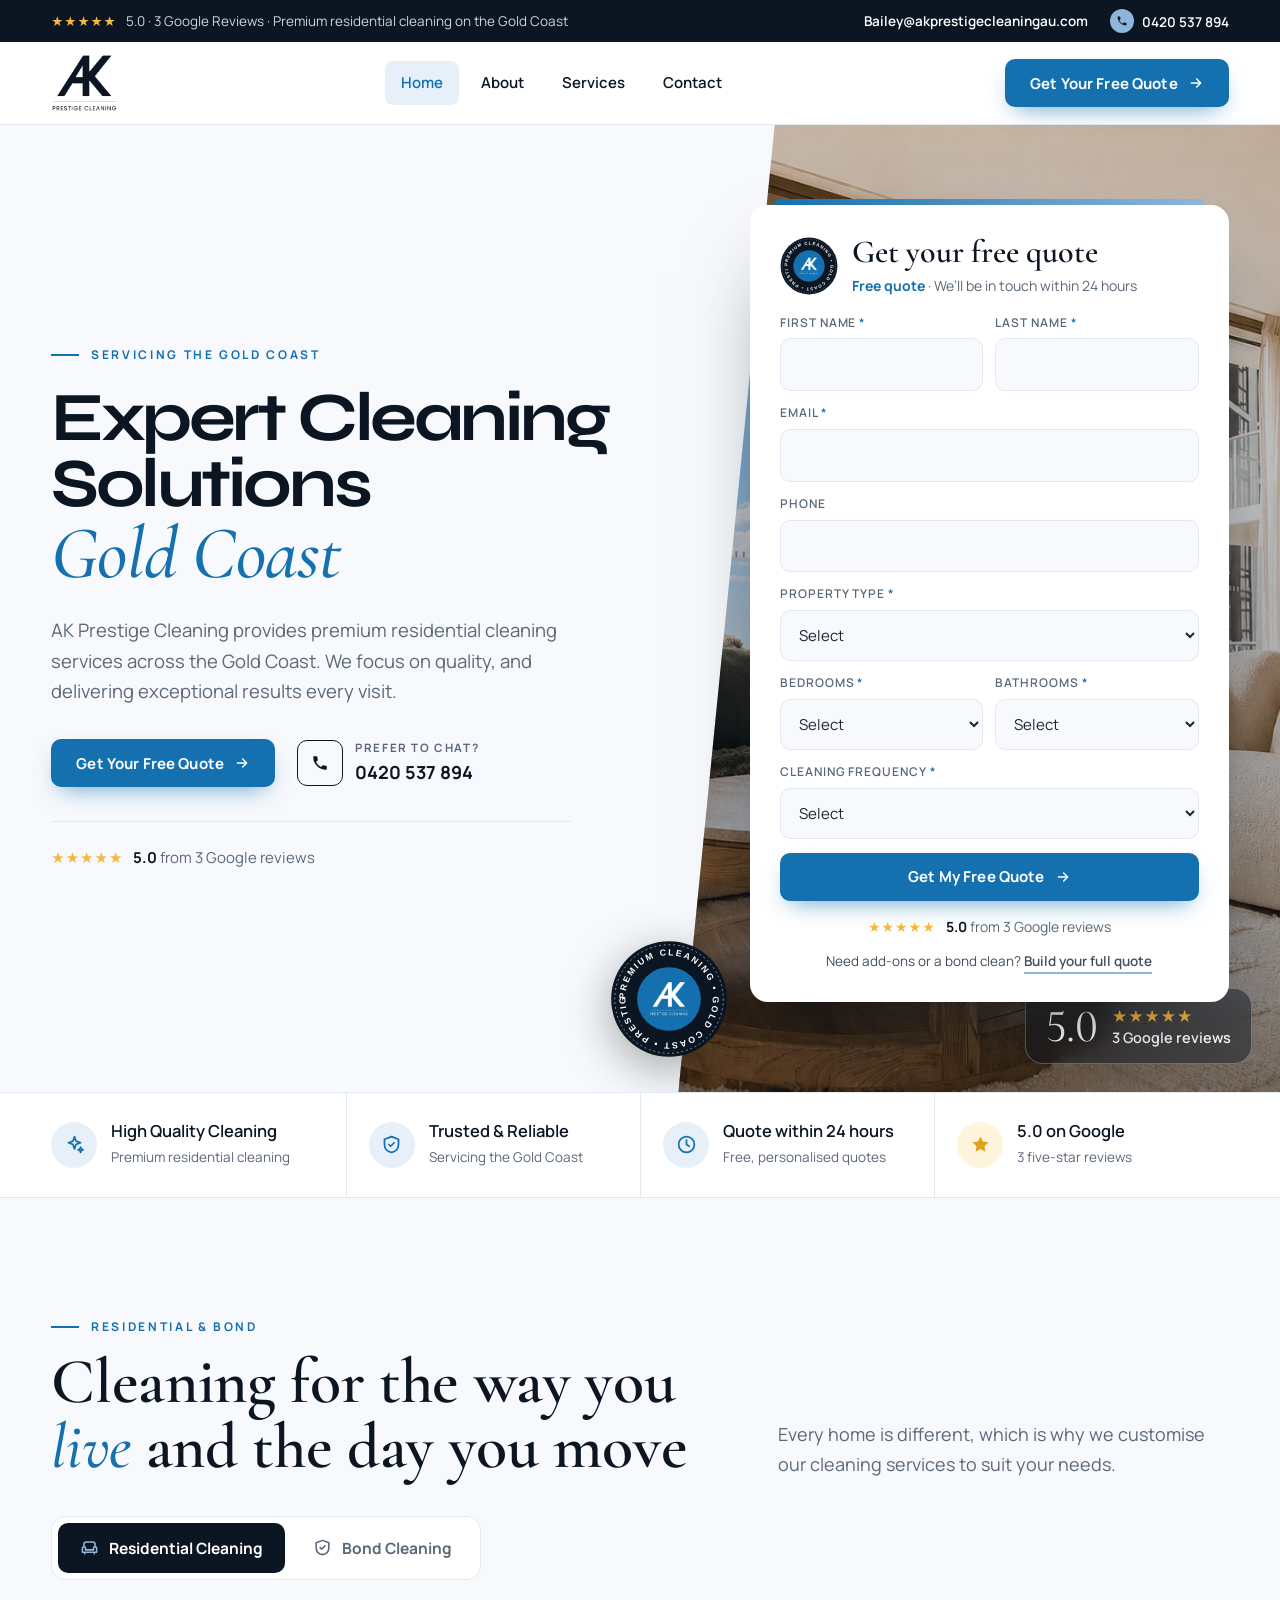
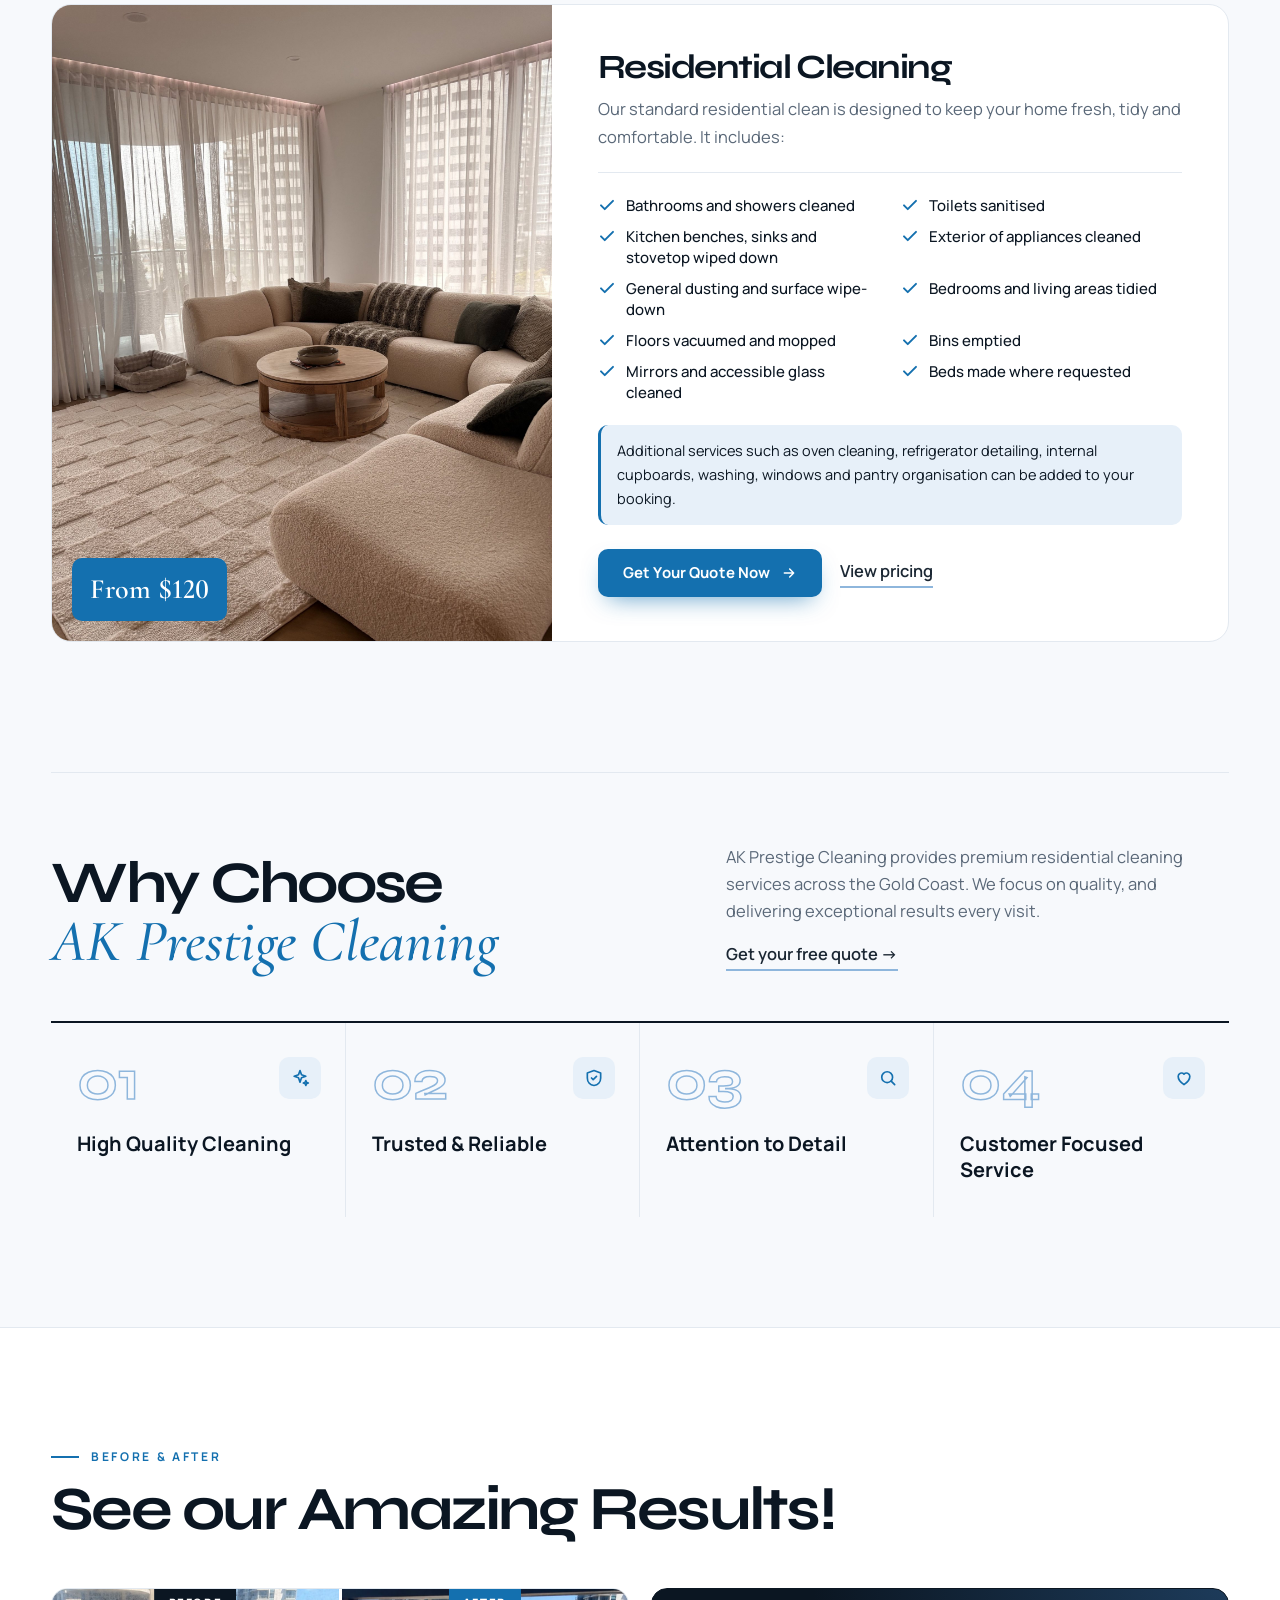
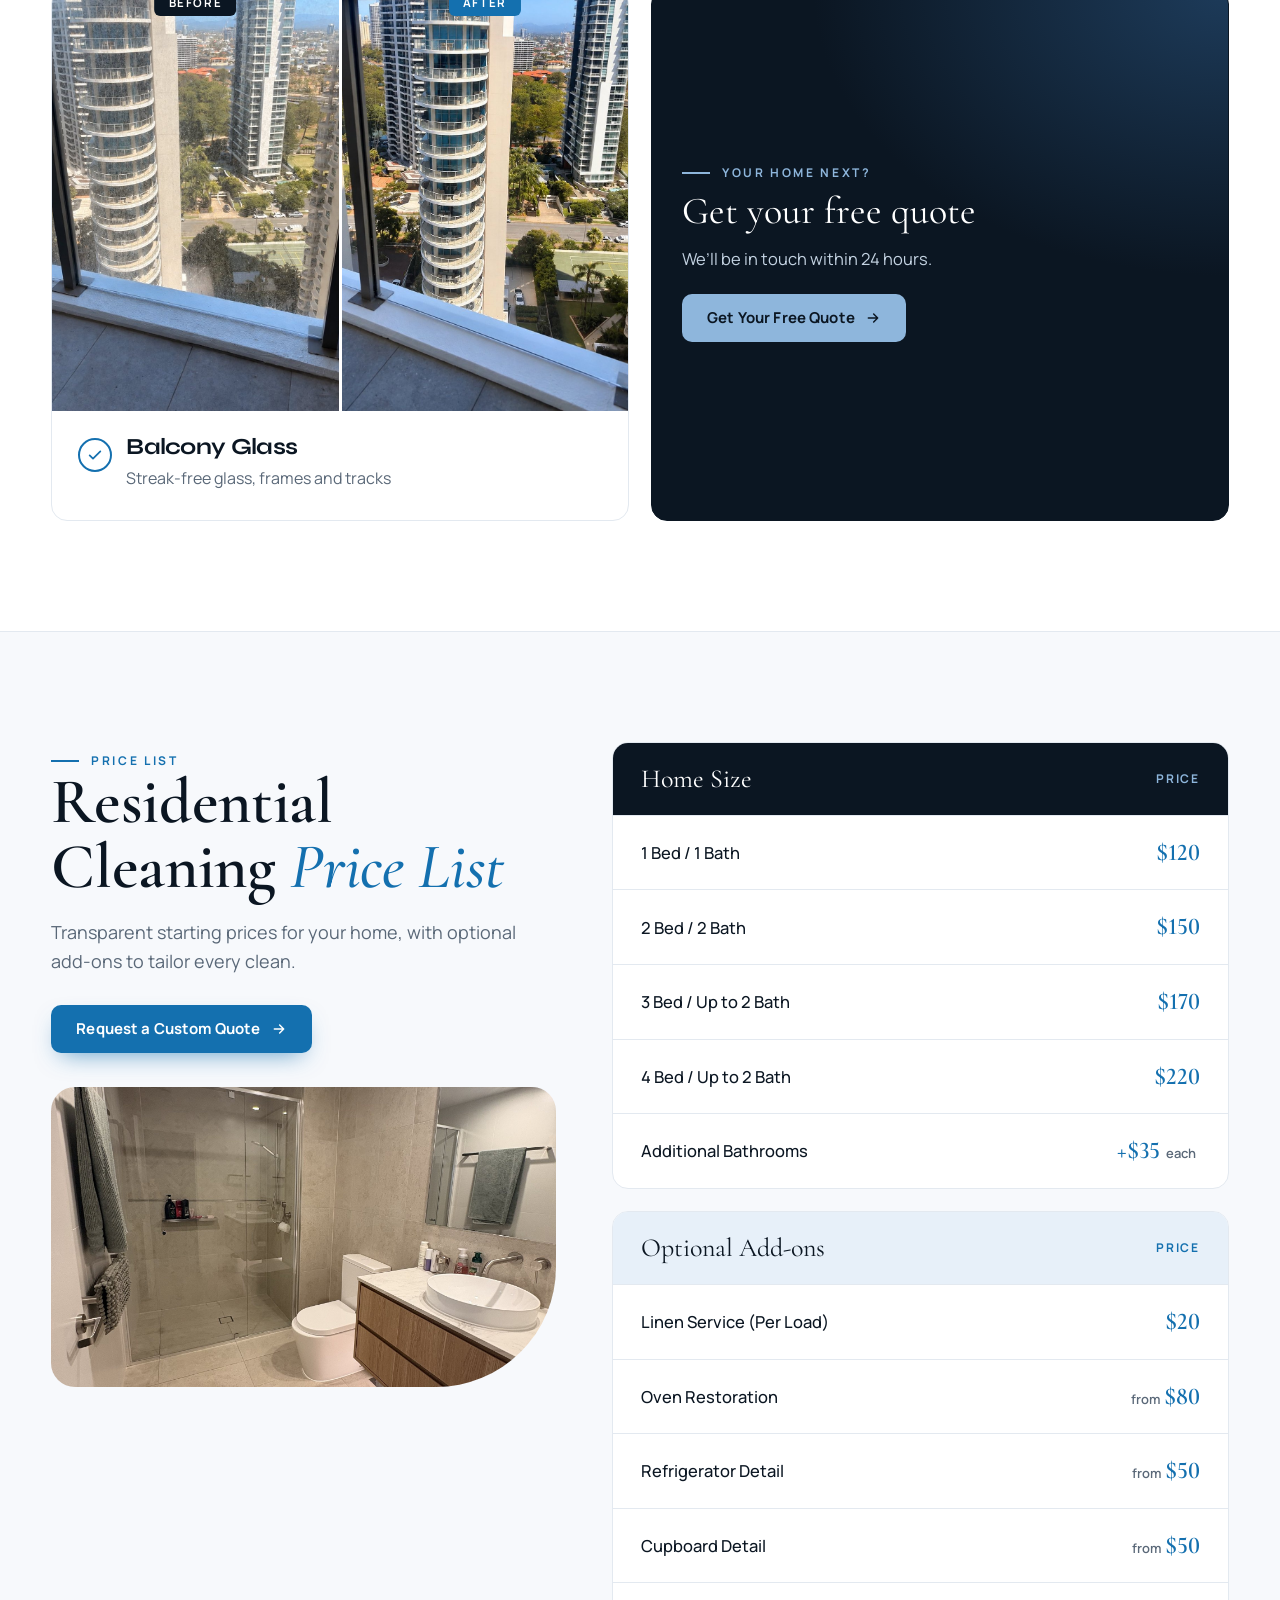
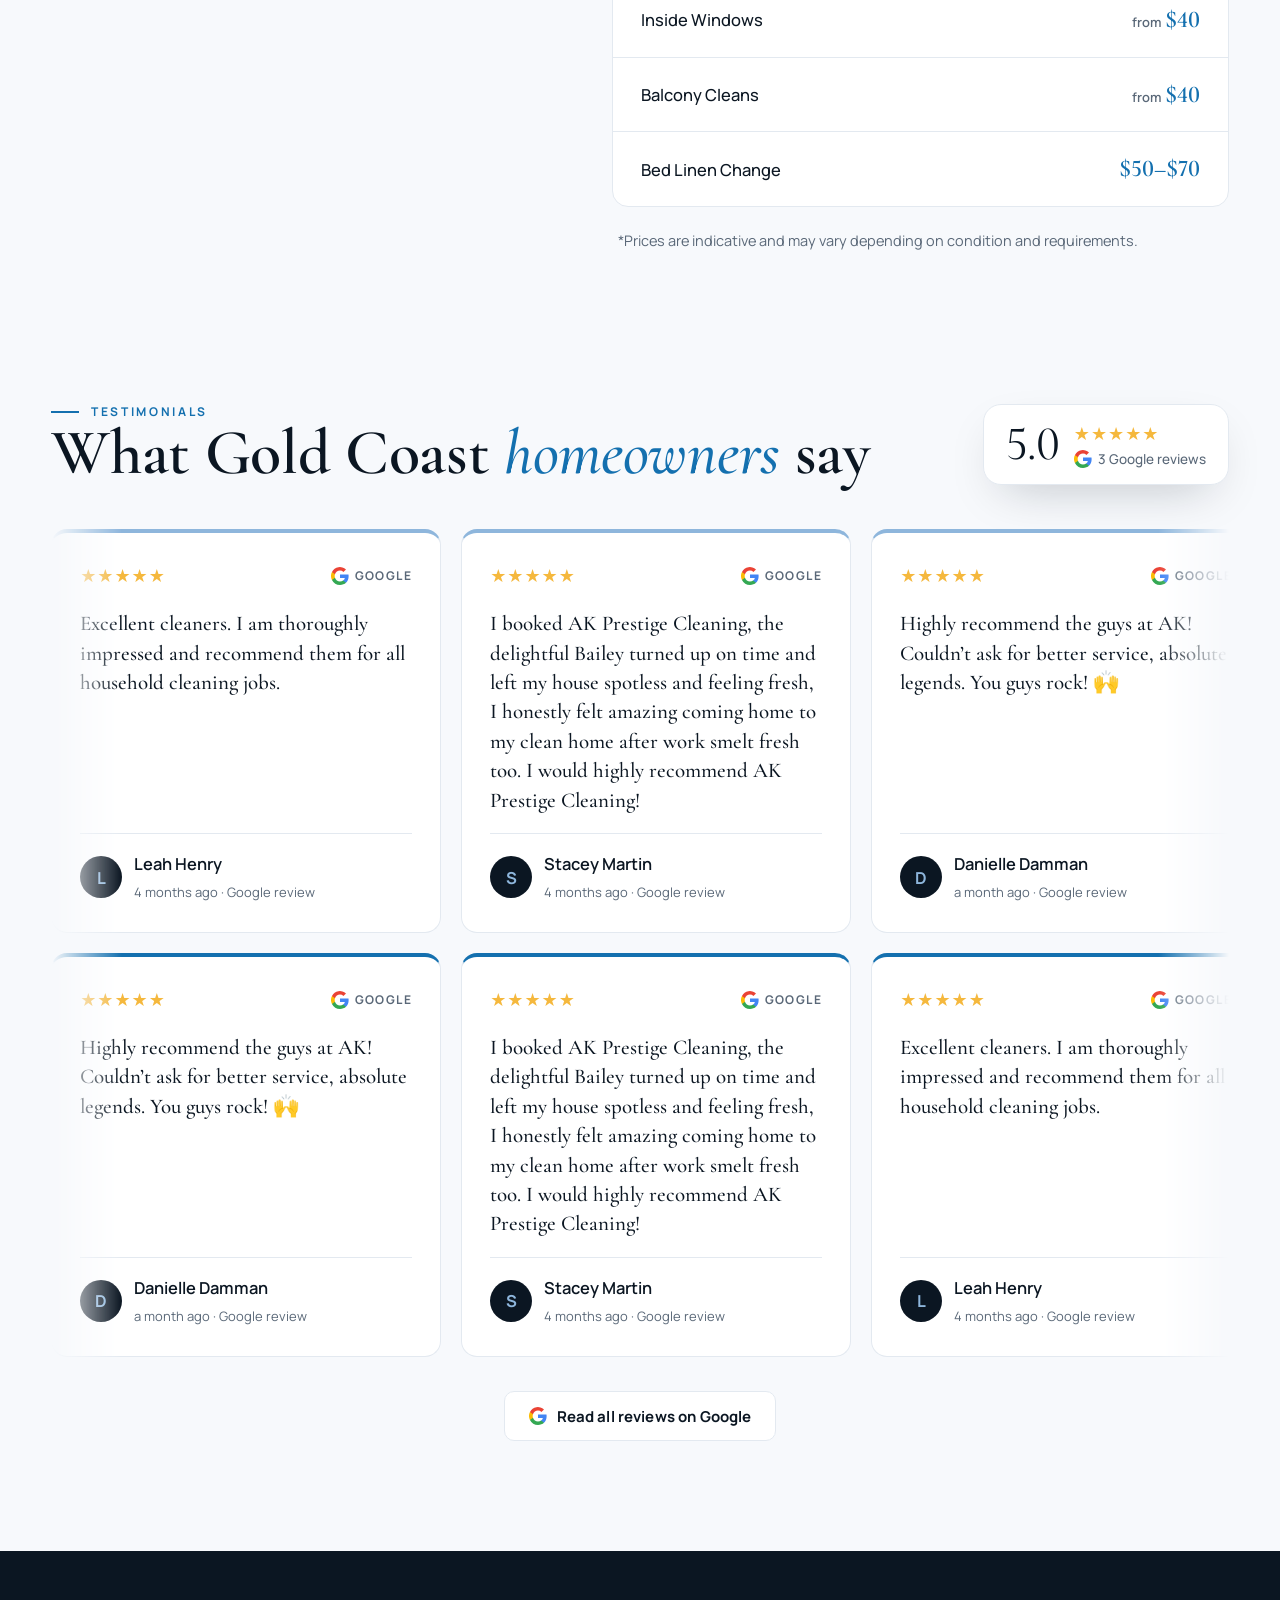
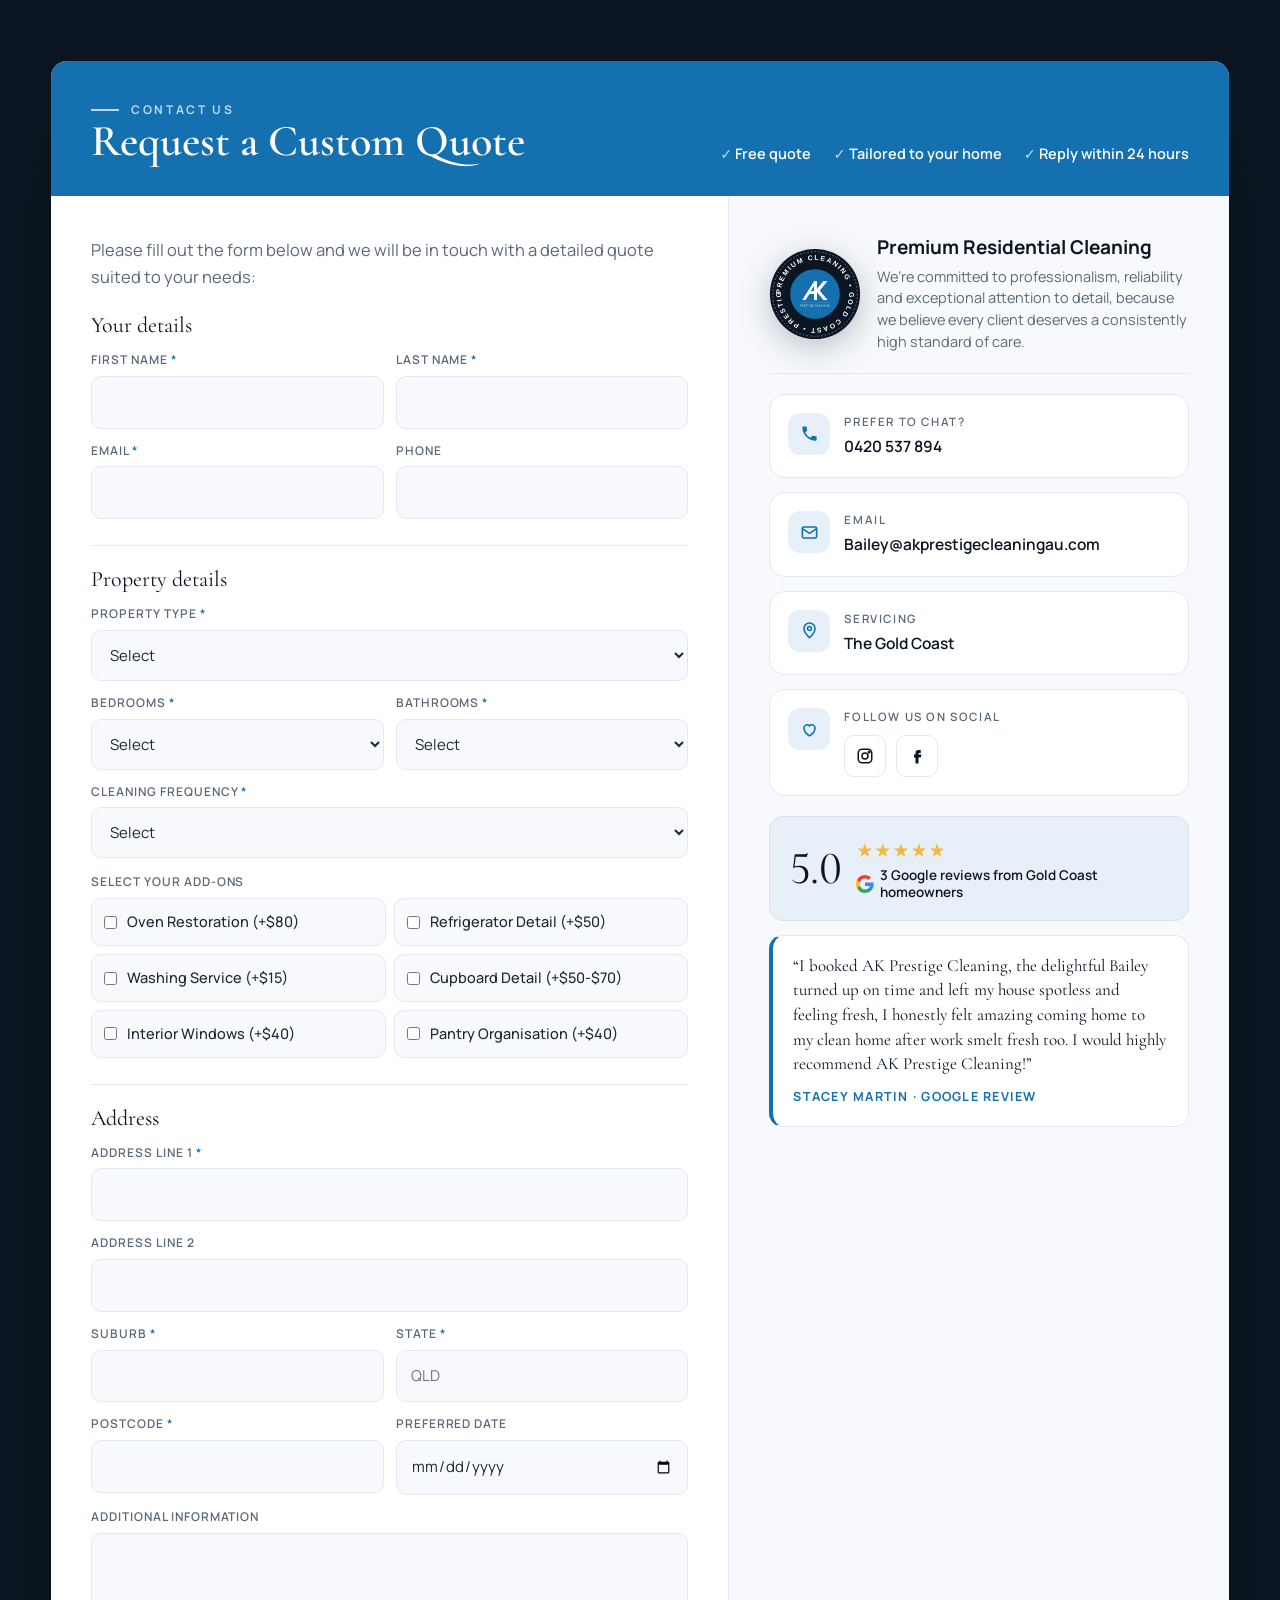
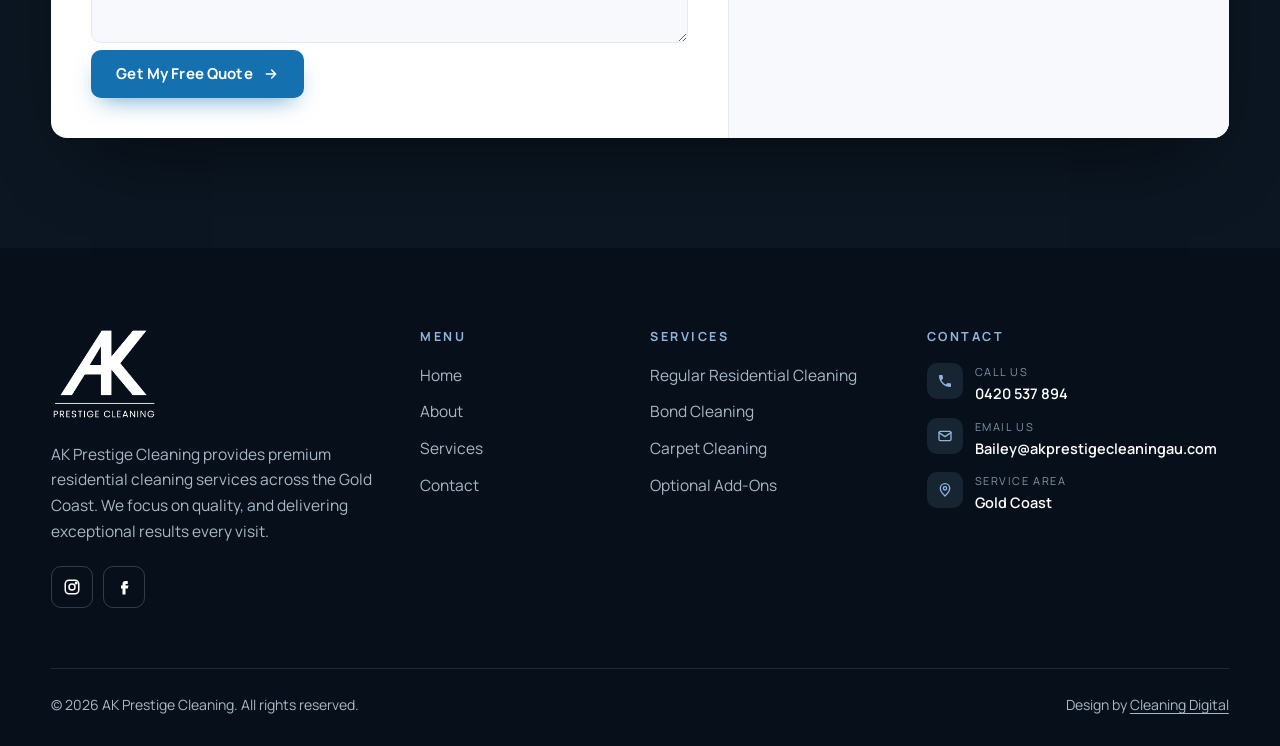
==== commit 9f6a094e: "Revert "New pricing layout with regular/bond toggle, busier footer, 3-up before/after with placehold" ====
--- a/index.html
+++ b/index.html
@@ -105,37 +105,38 @@
 
 <section class="sec bas"><div class="wrap">
   <div class="rv"><span class="eyebrow">Before &amp; After</span><h2 class="ba-title">See our Amazing Results!</h2></div>
-  <div class="ba-grid three"><article class="bacard rv"><div class="bapair">
+  <div class="ba-grid"><article class="bacard rv"><div class="bapair">
   <figure><img src="images/before.jpg" alt="Balcony Glass before cleaning" loading="lazy"><figcaption>Before</figcaption></figure>
   <figure><img src="images/after.jpg" alt="Balcony Glass after cleaning" loading="lazy"><figcaption class="af">After</figcaption></figure></div>
-  <div class="bainfo"><span class="baok"><svg viewBox="0 0 24 24" fill="none" stroke="currentColor" stroke-width="2.6" stroke-linecap="round" stroke-linejoin="round"><path d="m4 12.5 5 5L20 6.5"/></svg></span><div><h3>Balcony Glass</h3><p>Streak-free glass, frames and tracks</p></div></div></article><article class="bacard rv"><div class="bapair">
-  <figure><img src="images/ba-oven-before.jpg" alt="Oven Restoration before cleaning" loading="lazy"><figcaption>Before</figcaption></figure>
-  <figure><img src="images/ba-oven-after.jpg" alt="Oven Restoration after cleaning" loading="lazy"><figcaption class="af">After</figcaption></figure></div>
-  <div class="bainfo"><span class="baok"><svg viewBox="0 0 24 24" fill="none" stroke="currentColor" stroke-width="2.6" stroke-linecap="round" stroke-linejoin="round"><path d="m4 12.5 5 5L20 6.5"/></svg></span><div><h3>Oven Restoration</h3><p>Baked-on grease back to clean steel</p></div></div></article><article class="bacard rv"><div class="bapair">
-  <figure><img src="images/ba-shower-before.jpg" alt="Shower &amp; Bathroom before cleaning" loading="lazy"><figcaption>Before</figcaption></figure>
-  <figure><img src="images/ba-shower-after.jpg" alt="Shower &amp; Bathroom after cleaning" loading="lazy"><figcaption class="af">After</figcaption></figure></div>
-  <div class="bainfo"><span class="baok"><svg viewBox="0 0 24 24" fill="none" stroke="currentColor" stroke-width="2.6" stroke-linecap="round" stroke-linejoin="round"><path d="m4 12.5 5 5L20 6.5"/></svg></span><div><h3>Shower &amp; Bathroom</h3><p>Soap scum and water marks removed</p></div></div></article>
-  </div>
-  <div class="ba-foot rv"><p>Want results like these in your home?</p><a href="quote.html" class="btn btn-blue">Get Your Free Quote <svg viewBox="0 0 24 24" fill="none" stroke="currentColor" stroke-width="2.2" stroke-linecap="round" stroke-linejoin="round"><path d="M5 12h14M13 6l6 6-6 6"/></svg></a></div>
-</div></section>
-
-<section class="sec pricing2" id="pricing"><div class="wrap">
-  <div class="p2-head rv">
-    <div><span class="eyebrow">Price list</span><h2 class="h-serif">Residential Cleaning <em class="accent">Price List</em></h2></div>
-    <div class="p2-toggle" role="tablist" aria-label="Clean type"><button class="on" data-mode="res">Regular Clean</button><button data-mode="bond">Bond Clean</button><span class="pill-bg"></span></div>
-  </div>
-  <div class="p2-grid"><article class="p2card rv"><div class="p2-ic"><span><i><svg viewBox="0 0 24 24" fill="none" stroke="currentColor" stroke-width="2" stroke-linecap="round" stroke-linejoin="round"><path d="M3 18V6M3 13h18v5M21 13a3 3 0 0 0-3-3h-7v3M7 10.5h.01"/></svg></i></span><span><i><svg viewBox="0 0 24 24" fill="none" stroke="currentColor" stroke-width="2" stroke-linecap="round" stroke-linejoin="round"><path d="M3 12h18v2a5 5 0 0 1-5 5H8a5 5 0 0 1-5-5zM6 12V5a2 2 0 0 1 3.6-1.2M7 19l-1 2M17 19l1 2"/></svg></i></span></div>
-  <h3>1 Bed / 1 Bath</h3><span class="p2-from">From</span><div class="p2-amt" data-res="$120" data-bond="$500">$120</div>
-  <a href="quote.html" class="p2-cta">Get a quote <svg viewBox="0 0 24 24" fill="none" stroke="currentColor" stroke-width="2.2" stroke-linecap="round" stroke-linejoin="round"><path d="M5 12h14M13 6l6 6-6 6"/></svg></a></article><article class="p2card rv"><div class="p2-ic"><span><i><svg viewBox="0 0 24 24" fill="none" stroke="currentColor" stroke-width="2" stroke-linecap="round" stroke-linejoin="round"><path d="M3 18V6M3 13h18v5M21 13a3 3 0 0 0-3-3h-7v3M7 10.5h.01"/></svg></i><i><svg viewBox="0 0 24 24" fill="none" stroke="currentColor" stroke-width="2" stroke-linecap="round" stroke-linejoin="round"><path d="M3 18V6M3 13h18v5M21 13a3 3 0 0 0-3-3h-7v3M7 10.5h.01"/></svg></i></span><span><i><svg viewBox="0 0 24 24" fill="none" stroke="currentColor" stroke-width="2" stroke-linecap="round" stroke-linejoin="round"><path d="M3 12h18v2a5 5 0 0 1-5 5H8a5 5 0 0 1-5-5zM6 12V5a2 2 0 0 1 3.6-1.2M7 19l-1 2M17 19l1 2"/></svg></i><i><svg viewBox="0 0 24 24" fill="none" stroke="currentColor" stroke-width="2" stroke-linecap="round" stroke-linejoin="round"><path d="M3 12h18v2a5 5 0 0 1-5 5H8a5 5 0 0 1-5-5zM6 12V5a2 2 0 0 1 3.6-1.2M7 19l-1 2M17 19l1 2"/></svg></i></span></div>
-  <h3>2 Bed / 2 Bath</h3><span class="p2-from">From</span><div class="p2-amt" data-res="$150" data-bond="$600">$150</div>
-  <a href="quote.html" class="p2-cta">Get a quote <svg viewBox="0 0 24 24" fill="none" stroke="currentColor" stroke-width="2.2" stroke-linecap="round" stroke-linejoin="round"><path d="M5 12h14M13 6l6 6-6 6"/></svg></a></article><article class="p2card rv"><div class="p2-ic"><span><i><svg viewBox="0 0 24 24" fill="none" stroke="currentColor" stroke-width="2" stroke-linecap="round" stroke-linejoin="round"><path d="M3 18V6M3 13h18v5M21 13a3 3 0 0 0-3-3h-7v3M7 10.5h.01"/></svg></i><i><svg viewBox="0 0 24 24" fill="none" stroke="currentColor" stroke-width="2" stroke-linecap="round" stroke-linejoin="round"><path d="M3 18V6M3 13h18v5M21 13a3 3 0 0 0-3-3h-7v3M7 10.5h.01"/></svg></i><i><svg viewBox="0 0 24 24" fill="none" stroke="currentColor" stroke-width="2" stroke-linecap="round" stroke-linejoin="round"><path d="M3 18V6M3 13h18v5M21 13a3 3 0 0 0-3-3h-7v3M7 10.5h.01"/></svg></i></span><span><i><svg viewBox="0 0 24 24" fill="none" stroke="currentColor" stroke-width="2" stroke-linecap="round" stroke-linejoin="round"><path d="M3 12h18v2a5 5 0 0 1-5 5H8a5 5 0 0 1-5-5zM6 12V5a2 2 0 0 1 3.6-1.2M7 19l-1 2M17 19l1 2"/></svg></i><i><svg viewBox="0 0 24 24" fill="none" stroke="currentColor" stroke-width="2" stroke-linecap="round" stroke-linejoin="round"><path d="M3 12h18v2a5 5 0 0 1-5 5H8a5 5 0 0 1-5-5zM6 12V5a2 2 0 0 1 3.6-1.2M7 19l-1 2M17 19l1 2"/></svg></i></span></div>
-  <h3>3 Bed / Up to 2 Bath</h3><span class="p2-from">From</span><div class="p2-amt" data-res="$170" data-bond="$700">$170</div>
-  <a href="quote.html" class="p2-cta">Get a quote <svg viewBox="0 0 24 24" fill="none" stroke="currentColor" stroke-width="2.2" stroke-linecap="round" stroke-linejoin="round"><path d="M5 12h14M13 6l6 6-6 6"/></svg></a></article><article class="p2card rv"><div class="p2-ic"><span><i><svg viewBox="0 0 24 24" fill="none" stroke="currentColor" stroke-width="2" stroke-linecap="round" stroke-linejoin="round"><path d="M3 18V6M3 13h18v5M21 13a3 3 0 0 0-3-3h-7v3M7 10.5h.01"/></svg></i><i><svg viewBox="0 0 24 24" fill="none" stroke="currentColor" stroke-width="2" stroke-linecap="round" stroke-linejoin="round"><path d="M3 18V6M3 13h18v5M21 13a3 3 0 0 0-3-3h-7v3M7 10.5h.01"/></svg></i><i><svg viewBox="0 0 24 24" fill="none" stroke="currentColor" stroke-width="2" stroke-linecap="round" stroke-linejoin="round"><path d="M3 18V6M3 13h18v5M21 13a3 3 0 0 0-3-3h-7v3M7 10.5h.01"/></svg></i><i><svg viewBox="0 0 24 24" fill="none" stroke="currentColor" stroke-width="2" stroke-linecap="round" stroke-linejoin="round"><path d="M3 18V6M3 13h18v5M21 13a3 3 0 0 0-3-3h-7v3M7 10.5h.01"/></svg></i></span><span><i><svg viewBox="0 0 24 24" fill="none" stroke="currentColor" stroke-width="2" stroke-linecap="round" stroke-linejoin="round"><path d="M3 12h18v2a5 5 0 0 1-5 5H8a5 5 0 0 1-5-5zM6 12V5a2 2 0 0 1 3.6-1.2M7 19l-1 2M17 19l1 2"/></svg></i><i><svg viewBox="0 0 24 24" fill="none" stroke="currentColor" stroke-width="2" stroke-linecap="round" stroke-linejoin="round"><path d="M3 12h18v2a5 5 0 0 1-5 5H8a5 5 0 0 1-5-5zM6 12V5a2 2 0 0 1 3.6-1.2M7 19l-1 2M17 19l1 2"/></svg></i></span></div>
-  <h3>4 Bed / Up to 2 Bath</h3><span class="p2-from">From</span><div class="p2-amt" data-res="$220" data-bond="$750">$220</div>
-  <a href="quote.html" class="p2-cta">Get a quote <svg viewBox="0 0 24 24" fill="none" stroke="currentColor" stroke-width="2.2" stroke-linecap="round" stroke-linejoin="round"><path d="M5 12h14M13 6l6 6-6 6"/></svg></a></article></div>
-  <div class="p2-extra rv"><span><svg viewBox="0 0 24 24" fill="none" stroke="currentColor" stroke-width="2" stroke-linecap="round" stroke-linejoin="round"><path d="M3 12h18v2a5 5 0 0 1-5 5H8a5 5 0 0 1-5-5zM6 12V5a2 2 0 0 1 3.6-1.2M7 19l-1 2M17 19l1 2"/></svg> Additional Bathrooms</span><b data-res="+$35 each" data-bond="$80 each">+$35 each</b><a href="quote.html" class="btn btn-blue">Build Your Quote <svg viewBox="0 0 24 24" fill="none" stroke="currentColor" stroke-width="2.2" stroke-linecap="round" stroke-linejoin="round"><path d="M5 12h14M13 6l6 6-6 6"/></svg></a></div>
-  <div class="p2-add rv"><h3>Optional Add-ons</h3><div class="tickets"><div class="ticket"><span>Linen Service (Per Load)</span><b>$20</b></div><div class="ticket"><span>Oven Restoration</span><b>from $80</b></div><div class="ticket"><span>Refrigerator Detail</span><b>from $50</b></div><div class="ticket"><span>Cupboard Detail</span><b>from $50</b></div><div class="ticket"><span>Inside Windows</span><b>from $40</b></div><div class="ticket"><span>Balcony Cleans</span><b>from $40</b></div><div class="ticket"><span>Bed Linen Change</span><b>$50&ndash;$70</b></div></div></div>
-  <p class="disclaim" style="text-align:center;margin-top:22px">*Prices are indicative and may vary depending on condition and requirements.</p>
+  <div class="bainfo"><span class="baok"><svg viewBox="0 0 24 24" fill="none" stroke="currentColor" stroke-width="2.6" stroke-linecap="round" stroke-linejoin="round"><path d="m4 12.5 5 5L20 6.5"/></svg></span><div><h3>Balcony Glass</h3><p>Streak-free glass, frames and tracks</p></div></div></article>
+    <a href="quote.html" class="bacard bacta rv"><span class="eyebrow on-dark">Your home next?</span><h3>Get your free quote</h3><p>We&rsquo;ll be in touch within 24 hours.</p><span class="btn btn-sky">Get Your Free Quote <svg viewBox="0 0 24 24" fill="none" stroke="currentColor" stroke-width="2.2" stroke-linecap="round" stroke-linejoin="round"><path d="M5 12h14M13 6l6 6-6 6"/></svg></span></a>
+  </div>
+</div></section>
+
+<section class="sec pricing" id="pricing"><div class="wrap">
+  <div class="price-intro rv"><span class="eyebrow">Price list</span>
+    <h2 class="h-serif">Residential Cleaning <em class="accent">Price List</em></h2>
+    <p class="lead">Transparent starting prices for your home, with optional add-ons to tailor every clean.</p>
+    <a href="quote.html" class="btn btn-blue">Request a Custom Quote <svg viewBox="0 0 24 24" fill="none" stroke="currentColor" stroke-width="2.2" stroke-linecap="round" stroke-linejoin="round"><path d="M5 12h14M13 6l6 6-6 6"/></svg></a>
+    <div class="price-photo"><img src="images/about-2.jpg" alt="Clean bathroom vanity and shower" loading="lazy"></div>
+  </div>
+  <div>
+    <div class="ptable rv"><div class="ph"><h3>Home Size</h3><span>Price</span></div>
+      <div class="prow"><span class="n">1 Bed / 1 Bath</span><span class="v">$120</span></div>
+      <div class="prow"><span class="n">2 Bed / 2 Bath</span><span class="v">$150</span></div>
+      <div class="prow"><span class="n">3 Bed / Up to 2 Bath</span><span class="v">$170</span></div>
+      <div class="prow"><span class="n">4 Bed / Up to 2 Bath</span><span class="v">$220</span></div>
+      <div class="prow"><span class="n">Additional Bathrooms</span><span class="v">+$35 <small>each</small></span></div></div>
+    <div class="ptable light rv"><div class="ph"><h3>Optional Add-ons</h3><span>Price</span></div>
+      <div class="prow"><span class="n">Linen Service (Per Load)</span><span class="v">$20</span></div>
+      <div class="prow"><span class="n">Oven Restoration</span><span class="v"><small>from</small>$80</span></div>
+      <div class="prow"><span class="n">Refrigerator Detail</span><span class="v"><small>from</small>$50</span></div>
+      <div class="prow"><span class="n">Cupboard Detail</span><span class="v"><small>from</small>$50</span></div>
+      <div class="prow"><span class="n">Inside Windows</span><span class="v"><small>from</small>$40</span></div>
+      <div class="prow"><span class="n">Balcony Cleans</span><span class="v"><small>from</small>$40</span></div>
+      <div class="prow"><span class="n">Bed Linen Change</span><span class="v">$50&ndash;$70</span></div></div>
+    <p class="disclaim">*Prices are indicative and may vary depending on condition and requirements.</p>
+  </div>
 </div></section>
 
 <section class="sec reviews" id="reviews"><div class="wrap">
@@ -200,41 +201,26 @@
 <blockquote class="mini-rev"><p>&ldquo;I booked AK Prestige Cleaning, the delightful Bailey turned up on time and left my house spotless and feeling fresh, I honestly felt amazing coming home to my clean home after work smelt fresh too. I would highly recommend AK Prestige Cleaning!&rdquo;</p><cite>Stacey Martin &middot; Google review</cite></blockquote></div>
 </div></div></section>
 
-<footer class="site-footer">
-  <div class="wrap">
-    <div class="f-cta">
-      <div><span class="eyebrow on-dark">Ready when you are</span><h2>A cleaner home, <em>without the effort.</em></h2></div>
-      <div class="f-cta-r"><a href="quote.html" class="btn btn-sky">Get Your Free Quote <svg viewBox="0 0 24 24" fill="none" stroke="currentColor" stroke-width="2.2" stroke-linecap="round" stroke-linejoin="round"><path d="M5 12h14M13 6l6 6-6 6"/></svg></a><a href="tel:0420537894" class="btn btn-ghost-dark"><svg viewBox="0 0 24 24" fill="currentColor"><path d="M6.6 10.8a15.1 15.1 0 0 0 6.6 6.6l2.2-2.2a1 1 0 0 1 1-.25 11.4 11.4 0 0 0 3.6.57 1 1 0 0 1 1 1V20a1 1 0 0 1-1 1A17 17 0 0 1 3 4a1 1 0 0 1 1-1h3.5a1 1 0 0 1 1 1c0 1.25.2 2.45.57 3.57a1 1 0 0 1-.25 1z"/></svg> 0420 537 894</a></div>
+<footer class="site-footer"><div class="wrap">
+  <div class="fgrid4">
+    <div>
+      <img class="flogo" src="images/logo-white.png" alt="AK Prestige Cleaning" width="106" height="92">
+      <p>AK Prestige Cleaning provides premium residential cleaning services across the Gold Coast. We focus on quality, and delivering exceptional results every visit.</p>
+      <div class="socials" style="margin-top:22px"><a href="https://www.instagram.com/ak.prestigecleaning/" target="_blank" rel="noopener" aria-label="Instagram"><svg viewBox="0 0 24 24" fill="none" stroke="currentColor" stroke-width="2"><rect x="3" y="3" width="18" height="18" rx="5"/><circle cx="12" cy="12" r="4"/><circle cx="17.5" cy="6.5" r="1" fill="currentColor"/></svg></a><a href="https://www.facebook.com/profile.php?id=61590385779360" target="_blank" rel="noopener" aria-label="Facebook"><svg viewBox="0 0 24 24" fill="currentColor"><path d="M14 8h3V4h-3a4 4 0 0 0-4 4v2H8v4h2v8h4v-8h3l1-4h-4V8.5a.5.5 0 0 1 .5-.5z"/></svg></a></div>
     </div>
-    <div class="f-badges">
-      <a class="fb g" href="https://www.google.com/maps/search/AK+Prestige+Cleaning+Gold+Coast" target="_blank" rel="noopener"><b>5.0</b><span><em class="st">★★★★★</em>3 Google reviews</span></a>
-      <div class="fb"><span class="fi"><svg viewBox="0 0 24 24" fill="none" stroke="currentColor" stroke-width="2" stroke-linecap="round"><circle cx="12" cy="12" r="9"/><path d="M12 7v5l3 2"/></svg></span><span><strong>Reply within 24 hours</strong>Free, personalised quotes</span></div>
-      <div class="fb"><span class="fi"><svg viewBox="0 0 24 24" fill="none" stroke="currentColor" stroke-width="2" stroke-linecap="round"><path d="M4 6h10M18 6h2M4 12h4M12 12h8M4 18h12M20 18h0"/><circle cx="16" cy="6" r="2"/><circle cx="10" cy="12" r="2"/><circle cx="18" cy="18" r="2"/></svg></span><span><strong>Flexible schedules</strong>Weekly, fortnightly, monthly or one-off</span></div>
-      <div class="fb"><span class="fi"><svg viewBox="0 0 24 24" fill="none" stroke="currentColor" stroke-width="2" stroke-linecap="round" stroke-linejoin="round"><path d="M12 3 4 6v6c0 5 3.4 8.4 8 9 4.6-.6 8-4 8-9V6z"/><path d="m9 12 2 2 4-4"/></svg></span><span><strong>Bond clean ready</strong>Prepared for final inspection</span></div>
-    </div>
-    <div class="fgrid4">
-      <div>
-        <img class="flogo" src="images/logo-white.png" alt="AK Prestige Cleaning" width="106" height="92">
-        <p>AK Prestige Cleaning provides premium residential cleaning services across the Gold Coast. We focus on quality, and delivering exceptional results every visit.</p>
-        <div class="socials" style="margin-top:22px"><a href="https://www.instagram.com/ak.prestigecleaning/" target="_blank" rel="noopener" aria-label="Instagram"><svg viewBox="0 0 24 24" fill="none" stroke="currentColor" stroke-width="2"><rect x="3" y="3" width="18" height="18" rx="5"/><circle cx="12" cy="12" r="4"/><circle cx="17.5" cy="6.5" r="1" fill="currentColor"/></svg></a><a href="https://www.facebook.com/profile.php?id=61590385779360" target="_blank" rel="noopener" aria-label="Facebook"><svg viewBox="0 0 24 24" fill="currentColor"><path d="M14 8h3V4h-3a4 4 0 0 0-4 4v2H8v4h2v8h4v-8h3l1-4h-4V8.5a.5.5 0 0 1 .5-.5z"/></svg></a><a href="https://www.google.com/maps/search/AK+Prestige+Cleaning+Gold+Coast" target="_blank" rel="noopener" aria-label="Google reviews"><svg viewBox="0 0 24 24" width="18" height="18"><path fill="#4285F4" d="M23.5 12.3c0-.8-.1-1.6-.2-2.3H12v4.5h6.5a5.6 5.6 0 0 1-2.4 3.6v3h3.9c2.2-2.1 3.5-5.1 3.5-8.8z"/><path fill="#34A853" d="M12 24c3.2 0 6-1.1 8-2.9l-3.9-3c-1.1.7-2.5 1.2-4.1 1.2-3.1 0-5.8-2.1-6.7-5H1.3v3.1A12 12 0 0 0 12 24z"/><path fill="#FBBC05" d="M5.3 14.3a7.2 7.2 0 0 1 0-4.6V6.6H1.3a12 12 0 0 0 0 10.8z"/><path fill="#EA4335" d="M12 4.8c1.8 0 3.3.6 4.6 1.8l3.4-3.4A12 12 0 0 0 1.3 6.6l4 3.1c.9-2.9 3.6-4.9 6.7-4.9z"/></svg></a></div>
-      </div>
-      <div><h4>Menu</h4><ul><li><a href="index.html">Home</a></li><li><a href="about.html">About</a></li><li><a href="services.html">Services</a></li><li><a href="contact.html">Contact</a></li><li><a href="quote.html">Free Quote</a></li></ul></div>
-      <div><h4>Services</h4><ul class="f-prices">
-        <li><a href="services.html#residential">Regular Residential Cleaning</a><span>from $120</span></li>
-        <li><a href="services.html#bond">Bond Cleaning</a><span>from $500</span></li>
-        <li><a href="services.html#carpet">Carpet Cleaning</a><span>$40 / bedroom</span></li>
-        <li><a href="services.html#addons">Optional Add-Ons</a><span>from $20</span></li></ul></div>
-      <div><h4>Contact</h4><ul class="fcontact">
-        <li><span class="ic"><svg viewBox="0 0 24 24" fill="currentColor"><path d="M6.6 10.8a15.1 15.1 0 0 0 6.6 6.6l2.2-2.2a1 1 0 0 1 1-.25 11.4 11.4 0 0 0 3.6.57 1 1 0 0 1 1 1V20a1 1 0 0 1-1 1A17 17 0 0 1 3 4a1 1 0 0 1 1-1h3.5a1 1 0 0 1 1 1c0 1.25.2 2.45.57 3.57a1 1 0 0 1-.25 1z"/></svg></span><div><small>Call us</small><b><a href="tel:0420537894">0420 537 894</a></b></div></li>
-        <li><span class="ic"><svg viewBox="0 0 24 24" fill="none" stroke="currentColor" stroke-width="2" stroke-linecap="round" stroke-linejoin="round"><rect x="3" y="5" width="18" height="14" rx="2"/><path d="m3 7 9 6 9-6"/></svg></span><div><small>Email us</small><b><a href="mailto:Bailey@akprestigecleaningau.com">Bailey@akprestigecleaningau.com</a></b></div></li>
-        <li><span class="ic"><svg viewBox="0 0 24 24" fill="none" stroke="currentColor" stroke-width="2" stroke-linecap="round" stroke-linejoin="round"><path d="M12 21s-7-6.2-7-11.5a7 7 0 0 1 14 0C19 14.8 12 21 12 21z"/><circle cx="12" cy="9.5" r="2.5"/></svg></span><div><small>Service area</small><b>Gold Coast, QLD</b></div></li></ul></div>
-    </div>
-    <div class="f-insta"><div class="fi-h"><span><svg viewBox="0 0 24 24" fill="none" stroke="currentColor" stroke-width="2"><rect x="3" y="3" width="18" height="18" rx="5"/><circle cx="12" cy="12" r="4"/><circle cx="17.5" cy="6.5" r="1" fill="currentColor"/></svg> @ak.prestigecleaning</span><a href="https://www.instagram.com/ak.prestigecleaning/" target="_blank" rel="noopener">Follow us on Instagram &rarr;</a></div><div class="fi-grid"><a href="https://www.instagram.com/ak.prestigecleaning/" target="_blank" rel="noopener" aria-label="AK Prestige Cleaning on Instagram"><img src="images/hero-lounge.jpg" alt="" loading="lazy"><span><svg viewBox="0 0 24 24" fill="none" stroke="currentColor" stroke-width="2"><rect x="3" y="3" width="18" height="18" rx="5"/><circle cx="12" cy="12" r="4"/><circle cx="17.5" cy="6.5" r="1" fill="currentColor"/></svg></span></a><a href="https://www.instagram.com/ak.prestigecleaning/" target="_blank" rel="noopener" aria-label="AK Prestige Cleaning on Instagram"><img src="images/about-2.jpg" alt="" loading="lazy"><span><svg viewBox="0 0 24 24" fill="none" stroke="currentColor" stroke-width="2"><rect x="3" y="3" width="18" height="18" rx="5"/><circle cx="12" cy="12" r="4"/><circle cx="17.5" cy="6.5" r="1" fill="currentColor"/></svg></span></a><a href="https://www.instagram.com/ak.prestigecleaning/" target="_blank" rel="noopener" aria-label="AK Prestige Cleaning on Instagram"><img src="images/bedroom.jpg" alt="" loading="lazy"><span><svg viewBox="0 0 24 24" fill="none" stroke="currentColor" stroke-width="2"><rect x="3" y="3" width="18" height="18" rx="5"/><circle cx="12" cy="12" r="4"/><circle cx="17.5" cy="6.5" r="1" fill="currentColor"/></svg></span></a><a href="https://www.instagram.com/ak.prestigecleaning/" target="_blank" rel="noopener" aria-label="AK Prestige Cleaning on Instagram"><img src="images/after.jpg" alt="" loading="lazy"><span><svg viewBox="0 0 24 24" fill="none" stroke="currentColor" stroke-width="2"><rect x="3" y="3" width="18" height="18" rx="5"/><circle cx="12" cy="12" r="4"/><circle cx="17.5" cy="6.5" r="1" fill="currentColor"/></svg></span></a><a href="https://www.instagram.com/ak.prestigecleaning/" target="_blank" rel="noopener" aria-label="AK Prestige Cleaning on Instagram"><img src="images/result-lounge-dog.jpg" alt="" loading="lazy"><span><svg viewBox="0 0 24 24" fill="none" stroke="currentColor" stroke-width="2"><rect x="3" y="3" width="18" height="18" rx="5"/><circle cx="12" cy="12" r="4"/><circle cx="17.5" cy="6.5" r="1" fill="currentColor"/></svg></span></a><a href="https://www.instagram.com/ak.prestigecleaning/" target="_blank" rel="noopener" aria-label="AK Prestige Cleaning on Instagram"><img src="images/about-1.jpg" alt="" loading="lazy"><span><svg viewBox="0 0 24 24" fill="none" stroke="currentColor" stroke-width="2"><rect x="3" y="3" width="18" height="18" rx="5"/><circle cx="12" cy="12" r="4"/><circle cx="17.5" cy="6.5" r="1" fill="currentColor"/></svg></span></a></div></div>
-    <div class="fbottom"><span>&copy; <span id="yr">2026</span> AK Prestige Cleaning. All rights reserved.</span><span>Design by <a href="https://cleanningdigital.com" target="_blank" rel="noopener">Cleaning Digital</a></span></div>
-  </div>
-  <div class="f-word" aria-hidden="true">AK Prestige</div>
-  <button class="totop" aria-label="Back to top" onclick="window.scrollTo({top:0,behavior:'smooth'})"><svg viewBox="0 0 24 24" fill="none" stroke="currentColor" stroke-width="2.2" stroke-linecap="round" stroke-linejoin="round"><path d="M5 12h14M13 6l6 6-6 6"/></svg></button>
-</footer>
+    <div><h4>Menu</h4><ul><li><a href="index.html">Home</a></li><li><a href="about.html">About</a></li><li><a href="services.html">Services</a></li><li><a href="contact.html">Contact</a></li></ul></div>
+    <div><h4>Services</h4><ul>
+      <li><a href="services.html#residential">Regular Residential Cleaning</a></li>
+      <li><a href="services.html#bond">Bond Cleaning</a></li>
+      <li><a href="services.html#carpet">Carpet Cleaning</a></li>
+      <li><a href="services.html#addons">Optional Add-Ons</a></li></ul></div>
+    <div><h4>Contact</h4><ul class="fcontact">
+      <li><span class="ic"><svg viewBox="0 0 24 24" fill="currentColor"><path d="M6.6 10.8a15.1 15.1 0 0 0 6.6 6.6l2.2-2.2a1 1 0 0 1 1-.25 11.4 11.4 0 0 0 3.6.57 1 1 0 0 1 1 1V20a1 1 0 0 1-1 1A17 17 0 0 1 3 4a1 1 0 0 1 1-1h3.5a1 1 0 0 1 1 1c0 1.25.2 2.45.57 3.57a1 1 0 0 1-.25 1z"/></svg></span><div><small>Call us</small><b><a href="tel:0420537894">0420 537 894</a></b></div></li>
+      <li><span class="ic"><svg viewBox="0 0 24 24" fill="none" stroke="currentColor" stroke-width="2" stroke-linecap="round" stroke-linejoin="round"><rect x="3" y="5" width="18" height="14" rx="2"/><path d="m3 7 9 6 9-6"/></svg></span><div><small>Email us</small><b><a href="mailto:Bailey@akprestigecleaningau.com">Bailey@akprestigecleaningau.com</a></b></div></li>
+      <li><span class="ic"><svg viewBox="0 0 24 24" fill="none" stroke="currentColor" stroke-width="2" stroke-linecap="round" stroke-linejoin="round"><path d="M12 21s-7-6.2-7-11.5a7 7 0 0 1 14 0C19 14.8 12 21 12 21z"/><circle cx="12" cy="9.5" r="2.5"/></svg></span><div><small>Service area</small><b>Gold Coast</b></div></li></ul></div>
+  </div>
+  <div class="fbottom"><span>&copy; <span id="yr">2026</span> AK Prestige Cleaning. All rights reserved.</span><span>Design by <a href="https://cleanningdigital.com" target="_blank" rel="noopener">Cleaning Digital</a></span></div>
+</div></footer>
 <div class="rtoast" id="rtoast" role="status" aria-live="polite" hidden>
   <button class="rt-x" aria-label="Close review">&times;</button>
   <div class="rt-top"><span class="rt-av"></span><div><b class="rt-name"></b><small><span class="st">★★★★★</span> <span class="rt-when"></span></small></div><span class="rt-g"><svg viewBox="0 0 24 24" width="18" height="18"><path fill="#4285F4" d="M23.5 12.3c0-.8-.1-1.6-.2-2.3H12v4.5h6.5a5.6 5.6 0 0 1-2.4 3.6v3h3.9c2.2-2.1 3.5-5.1 3.5-8.8z"/><path fill="#34A853" d="M12 24c3.2 0 6-1.1 8-2.9l-3.9-3c-1.1.7-2.5 1.2-4.1 1.2-3.1 0-5.8-2.1-6.7-5H1.3v3.1A12 12 0 0 0 12 24z"/><path fill="#FBBC05" d="M5.3 14.3a7.2 7.2 0 0 1 0-4.6V6.6H1.3a12 12 0 0 0 0 10.8z"/><path fill="#EA4335" d="M12 4.8c1.8 0 3.3.6 4.6 1.8l3.4-3.4A12 12 0 0 0 1.3 6.6l4 3.1c.9-2.9 3.6-4.9 6.7-4.9z"/></svg></span></div>
--- a/assets/css/style.css
+++ b/assets/css/style.css
@@ -803,102 +803,3 @@
 .h2-seal{left:calc(50% - 30px);bottom:34px}
 .phero h1,.qhero h1{font-weight:700;letter-spacing:-.05em}
 .qc-h h3,.helpcard h3,.h-display{font-weight:700;letter-spacing:-.035em}
-
-/* pricing v2 */
-.pricing2{background:linear-gradient(180deg,var(--paper) 0%,#eaf2fa 100%)}
-.p2-head{display:flex;justify-content:space-between;align-items:end;gap:30px;flex-wrap:wrap;margin-bottom:40px}
-.p2-head h2{margin-top:14px}
-.p2-toggle{position:relative;display:inline-grid;grid-template-columns:1fr 1fr;background:#fff;border:1px solid var(--line);border-radius:12px;padding:5px}
-.p2-toggle button{position:relative;z-index:1;border:0;background:transparent;padding:13px 24px;font:700 15px var(--sans);color:var(--muted);cursor:pointer;transition:color .3s}
-.p2-toggle button.on{color:#fff}
-.p2-toggle .pill-bg{position:absolute;top:5px;bottom:5px;left:5px;width:calc(50% - 5px);border-radius:9px;background:var(--ink);transition:transform .35s cubic-bezier(.6,.1,.2,1)}
-.p2-toggle.bond .pill-bg{transform:translateX(100%)}
-.p2-grid{display:grid;grid-template-columns:repeat(4,1fr);gap:18px}
-.p2card{position:relative;background:#fff;border:1px solid var(--line);border-radius:16px;padding:26px 24px 22px;display:flex;flex-direction:column;overflow:hidden;transition:transform .3s,box-shadow .3s,border-color .3s}
-.p2card::after{content:"";position:absolute;left:0;right:0;bottom:0;height:4px;background:linear-gradient(90deg,var(--blue),var(--sky));transform:scaleX(0);transform-origin:left;transition:transform .4s}
-.p2card:hover{transform:translateY(-6px);box-shadow:var(--shadow);border-color:var(--sky)}
-.p2card:hover::after{transform:scaleX(1)}
-.p2-ic{display:flex;gap:14px;margin-bottom:26px;min-height:26px}
-.p2-ic span{display:flex;gap:4px}
-.p2-ic i{width:26px;height:26px;border-radius:7px;background:var(--mist);color:var(--blue);display:grid;place-items:center}
-.p2-ic span+span i{background:#eef1f4;color:var(--ink)}
-.p2-ic svg{width:15px;height:15px}
-.p2card h3{font-family:var(--sans);font-weight:700;font-size:17px;color:var(--ink)}
-.p2-from{margin-top:18px;font-size:11.5px;font-weight:700;letter-spacing:.18em;text-transform:uppercase;color:var(--muted)}
-.p2-amt{font-family:var(--display);font-weight:700;font-size:58px;line-height:1;letter-spacing:-.04em;color:var(--ink);margin:4px 0 24px;transition:opacity .2s}
-.p2-amt.flip{opacity:0}
-.p2-cta{margin-top:auto;display:flex;justify-content:space-between;align-items:center;padding-top:16px;border-top:1px dashed var(--line);font-weight:700;font-size:14.5px;color:var(--blue)}
-.p2-cta svg{width:16px;height:16px;transition:transform .3s}
-.p2card:hover .p2-cta svg{transform:translateX(4px)}
-.p2-extra{display:flex;align-items:center;gap:20px;flex-wrap:wrap;margin-top:18px;padding:16px 16px 16px 24px;background:var(--ink);border-radius:14px;color:#c7d5e3}
-.p2-extra span{display:flex;gap:10px;align-items:center;font-weight:600}
-.p2-extra span svg{width:20px;height:20px;color:var(--sky)}
-.p2-extra b{font-family:var(--display);font-weight:700;font-size:24px;color:#fff;margin-right:auto}
-.p2-add{margin-top:44px}
-.p2-add h3{font-family:var(--serif);font-weight:600;font-size:32px;color:var(--ink);margin-bottom:18px}
-.tickets{display:flex;flex-wrap:wrap;gap:12px}
-.ticket{position:relative;display:flex;align-items:center;gap:16px;background:#fff;border:1px solid var(--line);border-radius:12px;padding:14px 18px;font-weight:600;color:var(--ink);font-size:15px}
-.ticket b{font-family:var(--display);font-weight:700;color:var(--blue);padding-left:16px;border-left:2px dashed var(--line);white-space:nowrap}
-.ticket::before,.ticket::after{content:"";position:absolute;width:12px;height:12px;border-radius:50%;background:#eef4fa;border:1px solid var(--line);top:50%;transform:translateY(-50%)}
-.ticket::before{left:-7px}.ticket::after{right:-7px}
-@media (max-width:1100px){.p2-grid{grid-template-columns:1fr 1fr}}
-@media (max-width:820px){.p2-grid{grid-template-columns:1fr}.p2-amt{font-size:48px}.p2-extra b{margin-right:0}.p2-toggle{width:100%}}
-
-/* full-bleed review marquee */
-.marq{width:100vw;margin-left:calc(50% - 50vw)}
-
-/* busy footer */
-.site-footer{position:relative;overflow:hidden;padding-top:0}
-.f-cta{display:flex;justify-content:space-between;align-items:center;gap:30px;flex-wrap:wrap;padding:60px 0 46px;border-bottom:1px solid rgba(255,255,255,.1)}
-.f-cta h2{font-family:var(--display);font-weight:700;letter-spacing:-.045em;color:#fff;font-size:clamp(32px,4vw,52px);margin-top:12px;line-height:1.02}
-.f-cta h2 em{font-family:var(--serif);font-weight:500;color:var(--sky);letter-spacing:0;font-size:1.06em}
-.f-cta-r{display:flex;gap:12px;flex-wrap:wrap}
-.f-badges{display:grid;grid-template-columns:repeat(4,1fr);gap:14px;padding:30px 0 50px}
-.fb{display:flex;gap:14px;align-items:center;padding:16px 18px;border-radius:14px;background:rgba(255,255,255,.04);border:1px solid rgba(255,255,255,.09);color:#a9b8c8;font-size:13.5px;line-height:1.4}
-.fb.g{background:rgba(142,182,220,.1);border-color:rgba(142,182,220,.3);color:#fff}
-.fb b{font-family:var(--display);font-weight:700;font-size:38px;line-height:1;color:#fff;letter-spacing:-.03em}
-.fb em{display:block;font-style:normal;color:#F5B83D;font-size:15px}
-.fb strong{display:block;color:#fff;font-size:15px;font-weight:700}
-.fi{flex:none;width:40px;height:40px;border-radius:10px;background:rgba(142,182,220,.12);color:var(--sky);display:grid;place-items:center}
-.fi svg{width:18px;height:18px}
-.f-prices li{display:flex;flex-direction:column}
-.f-prices span{font-size:12.5px;color:var(--sky);font-weight:600;letter-spacing:.04em}
-.f-insta{margin-top:56px}
-.fi-h{display:flex;justify-content:space-between;align-items:center;gap:20px;margin-bottom:16px;flex-wrap:wrap}
-.fi-h span{display:flex;gap:10px;align-items:center;color:#fff;font-weight:700}
-.fi-h span svg{width:18px;height:18px;color:var(--sky)}
-.fi-h a{color:var(--sky);font-weight:600;font-size:14.5px}
-.fi-grid{display:grid;grid-template-columns:repeat(6,1fr);gap:10px}
-.fi-grid a{position:relative;aspect-ratio:1;border-radius:12px;overflow:hidden;display:block}
-.fi-grid img{width:100%;height:100%;object-fit:cover;transition:transform .6s,filter .3s;filter:saturate(.9)}
-.fi-grid a span{position:absolute;inset:0;display:grid;place-items:center;background:rgba(20,112,175,.55);color:#fff;opacity:0;transition:opacity .3s}
-.fi-grid a span svg{width:26px;height:26px}
-.fi-grid a:hover img{transform:scale(1.08)}
-.fi-grid a:hover span{opacity:1}
-.fbottom{position:relative;z-index:1}
-.f-word{font-family:var(--display);font-weight:800;font-size:clamp(70px,15vw,230px);letter-spacing:-.06em;line-height:.8;color:transparent;-webkit-text-stroke:1px rgba(142,182,220,.16);text-align:center;white-space:nowrap;margin-top:30px;user-select:none;transform:translateY(12%)}
-.totop{position:absolute;right:28px;bottom:28px;width:48px;height:48px;border-radius:12px;border:0;background:var(--blue);color:#fff;cursor:pointer;display:grid;place-items:center;z-index:2}
-.totop svg{width:18px;height:18px;transform:rotate(-90deg)}
-@media (max-width:1100px){.f-badges{grid-template-columns:1fr 1fr}.fi-grid{grid-template-columns:repeat(3,1fr)}}
-@media (max-width:820px){.f-badges{grid-template-columns:1fr}.f-cta{padding-top:46px}.totop{right:16px;bottom:16px}}
-.ba-grid.three{grid-template-columns:repeat(3,1fr)}
-.ba-foot{display:flex;justify-content:center;align-items:center;gap:20px;flex-wrap:wrap;margin-top:34px}
-.ba-foot p{font-weight:600;color:var(--ink)}
-.f-word{font-size:12.4vw;transform:translateY(14%)}
-@media (min-width:1500px){.f-word{font-size:185px}}
-@media (max-width:1100px){.ba-grid.three{grid-template-columns:1fr 1fr}}
-@media (max-width:820px){.ba-grid.three{grid-template-columns:1fr}}
-/* compact 3-up before/after */
-.ba-grid.three{gap:18px}
-.ba-grid.three .bapair{aspect-ratio:4/3}
-.ba-grid.three .bainfo{padding:16px 18px 18px;gap:12px}
-.ba-grid.three .baok{width:28px;height:28px;margin-top:1px}
-.ba-grid.three .baok svg{width:13px;height:13px}
-.ba-grid.three .bainfo h3{font-size:19px}
-.ba-grid.three .bainfo p{font-size:14.5px;margin-top:3px}
-.ba-grid.three .bapair figcaption{font-size:10px;padding:5px 10px}
-.ba-title{margin-bottom:36px}
-@media (max-width:1100px){.ba-grid.three{grid-template-columns:repeat(3,1fr)}}
-@media (max-width:820px){.ba-grid.three{grid-template-columns:1fr}}
-.f-word{font-size:9.6vw;font-weight:700;letter-spacing:-.05em;transform:translateY(16%)}
-@media (min-width:1500px){.f-word{font-size:144px}}
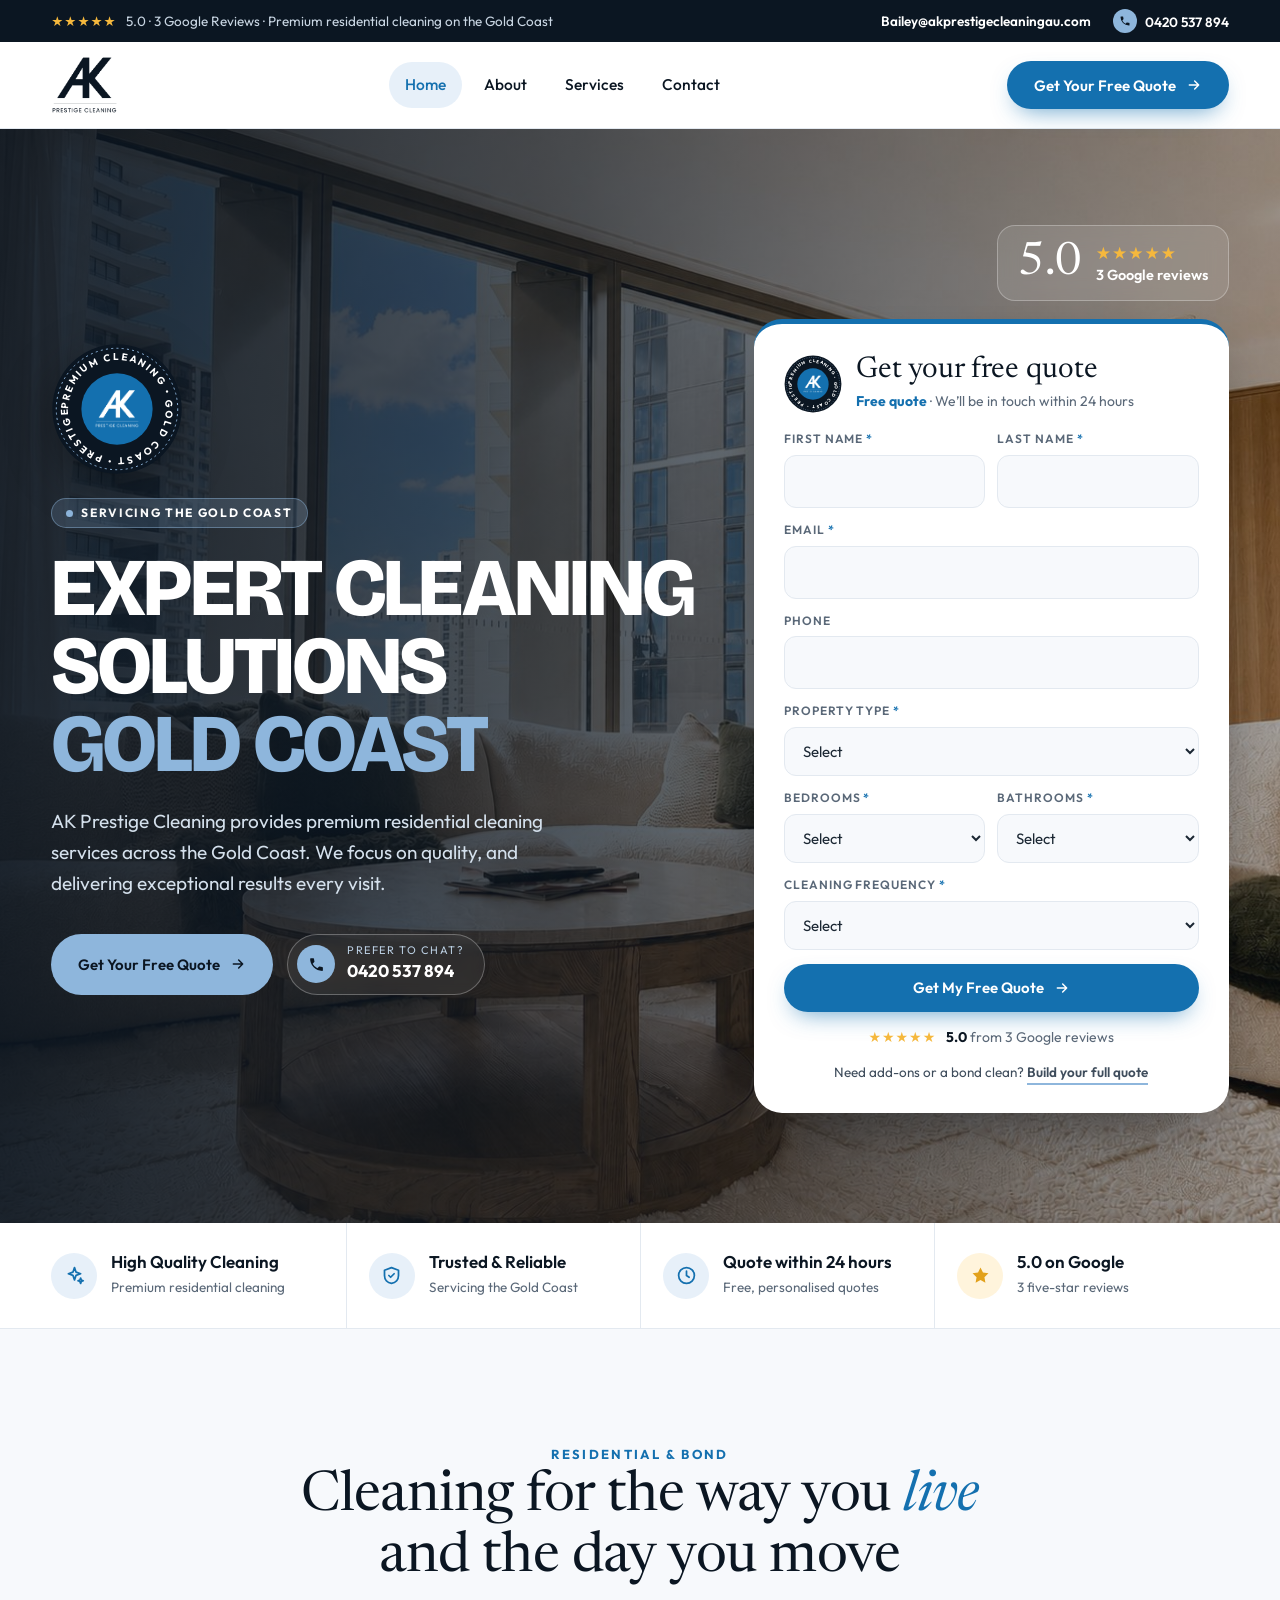
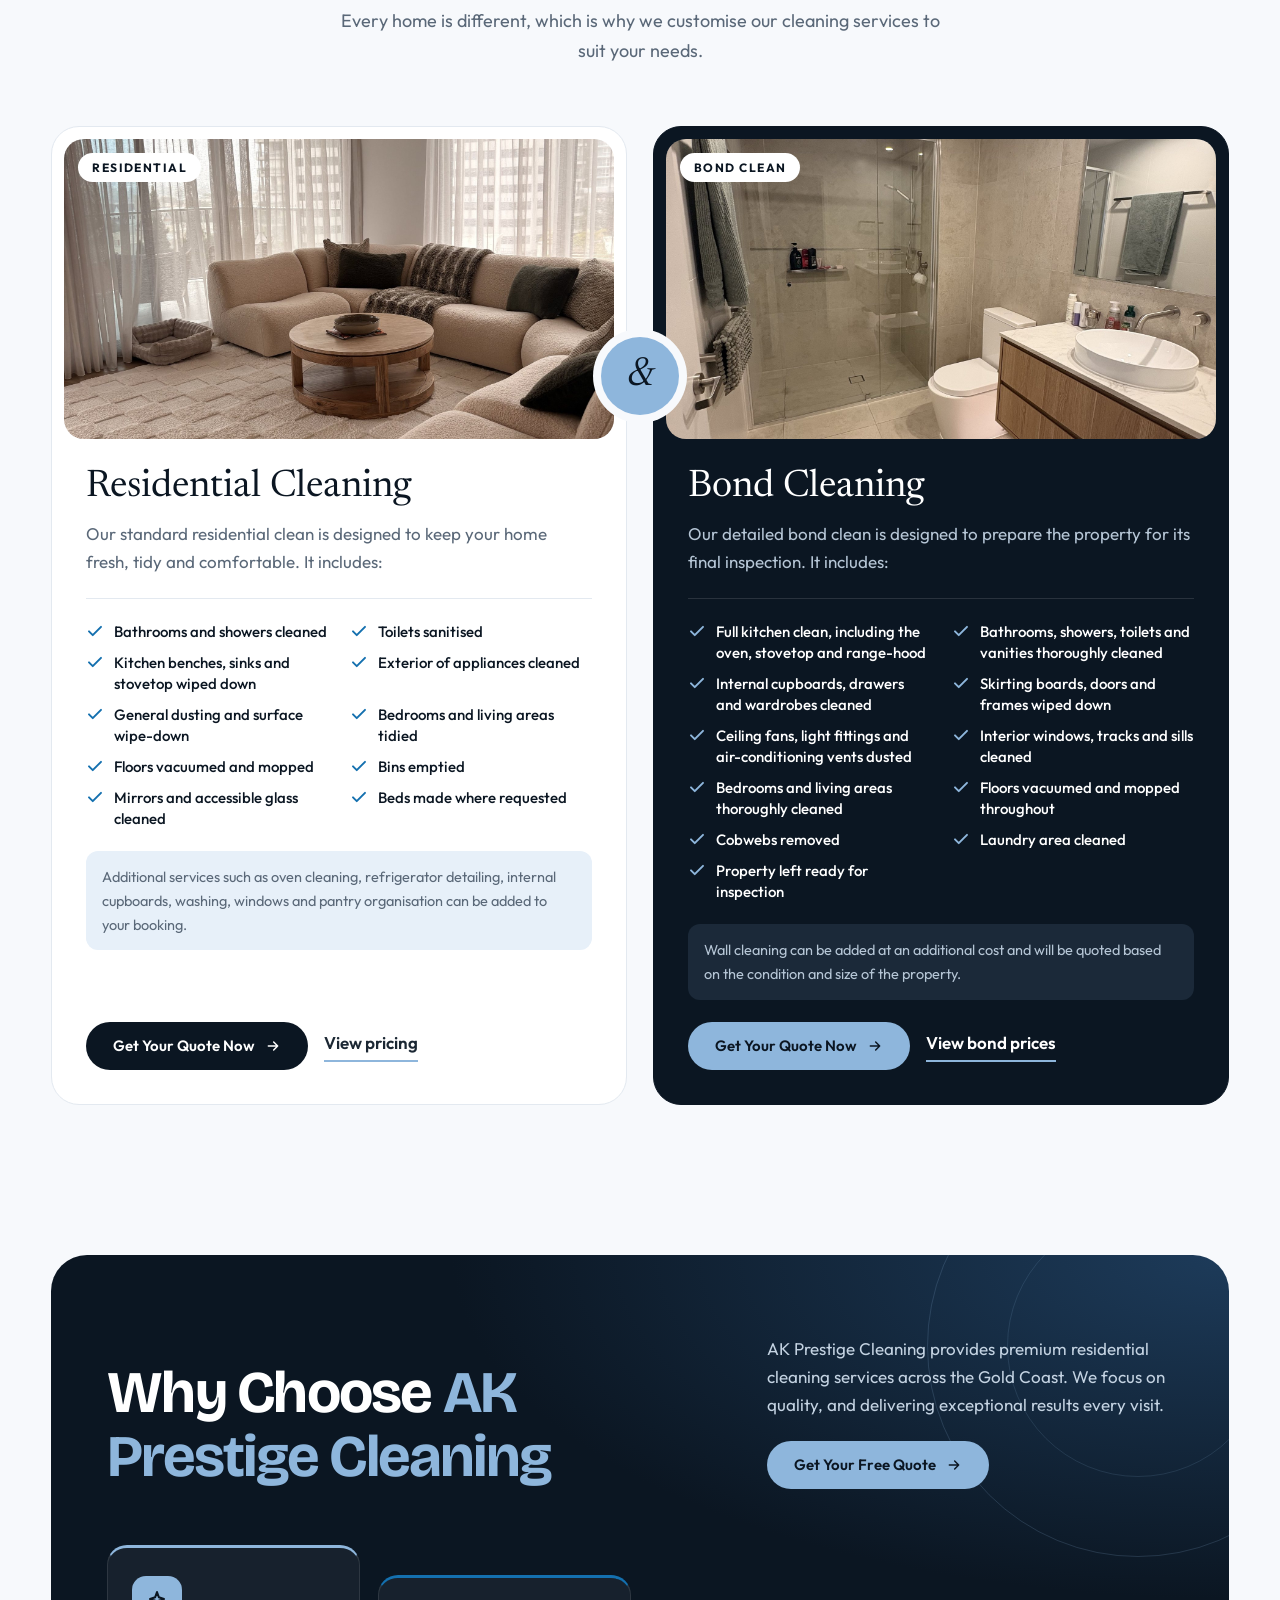
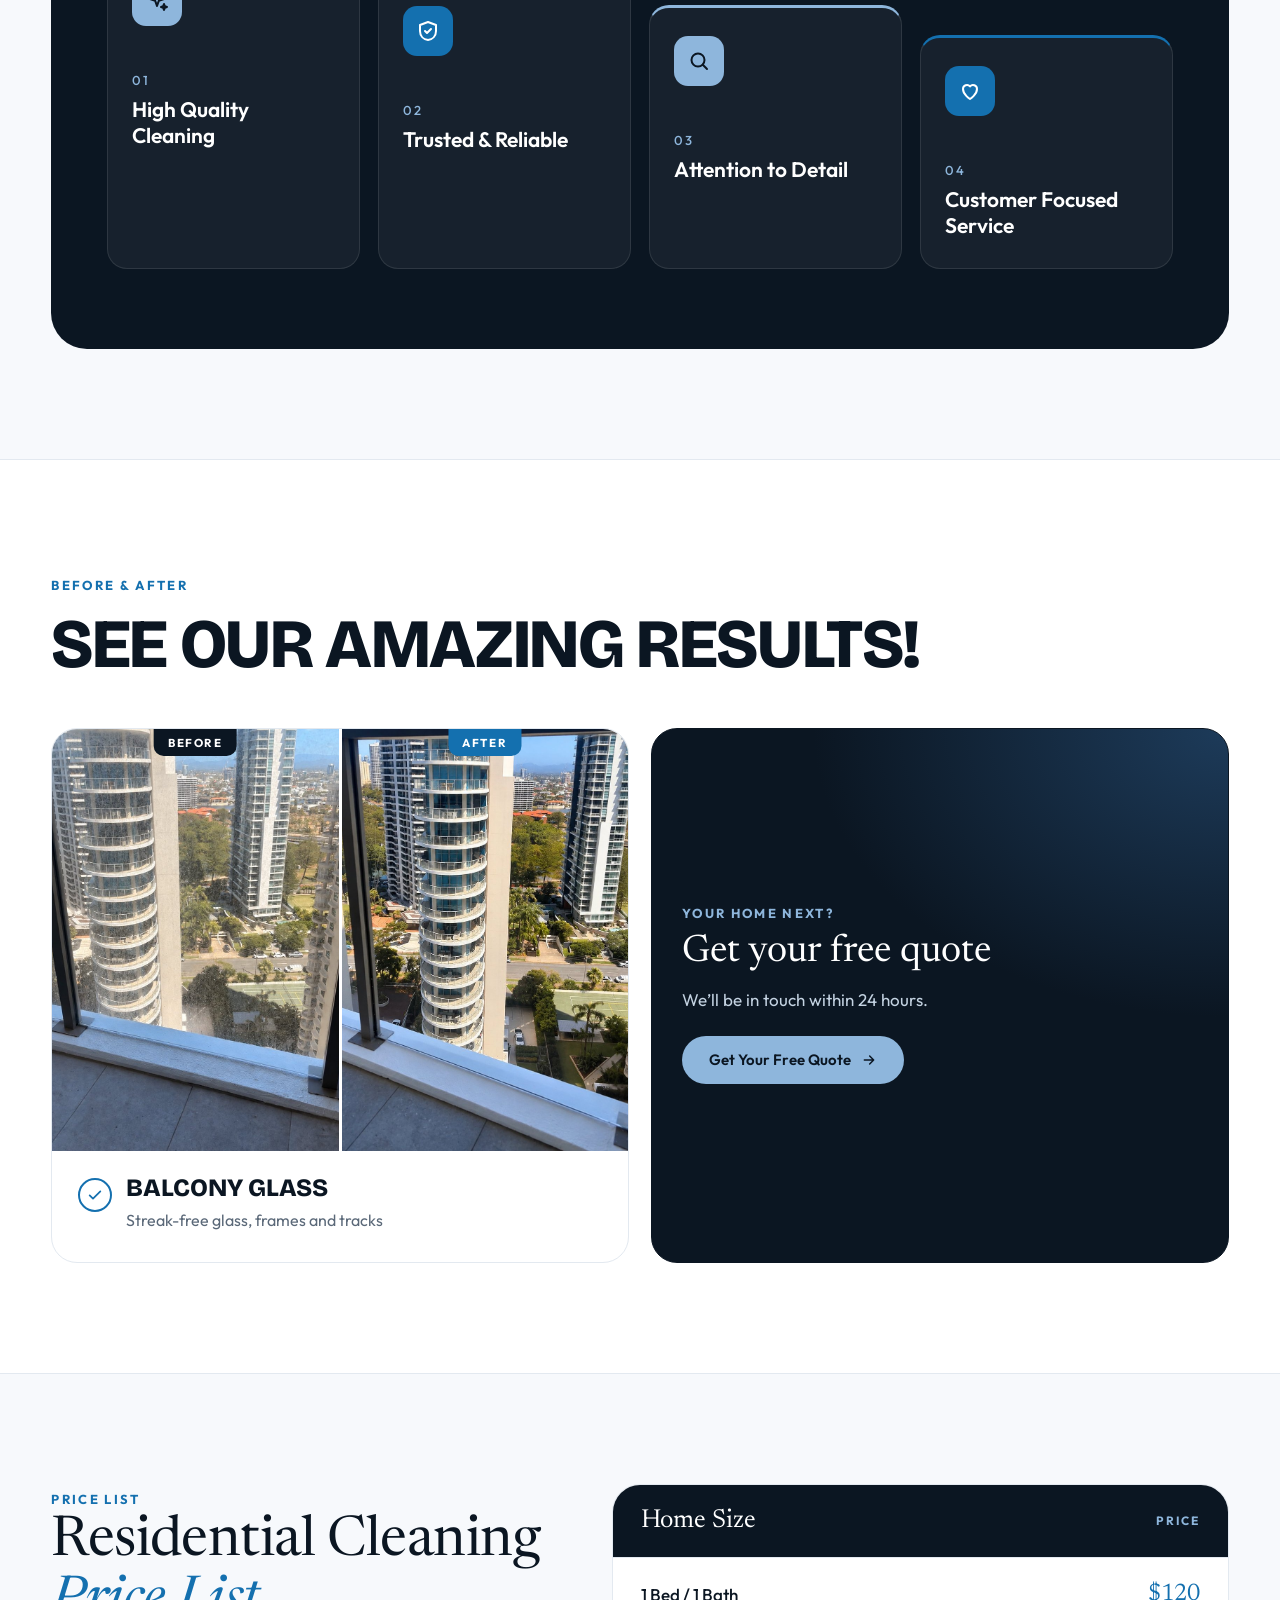
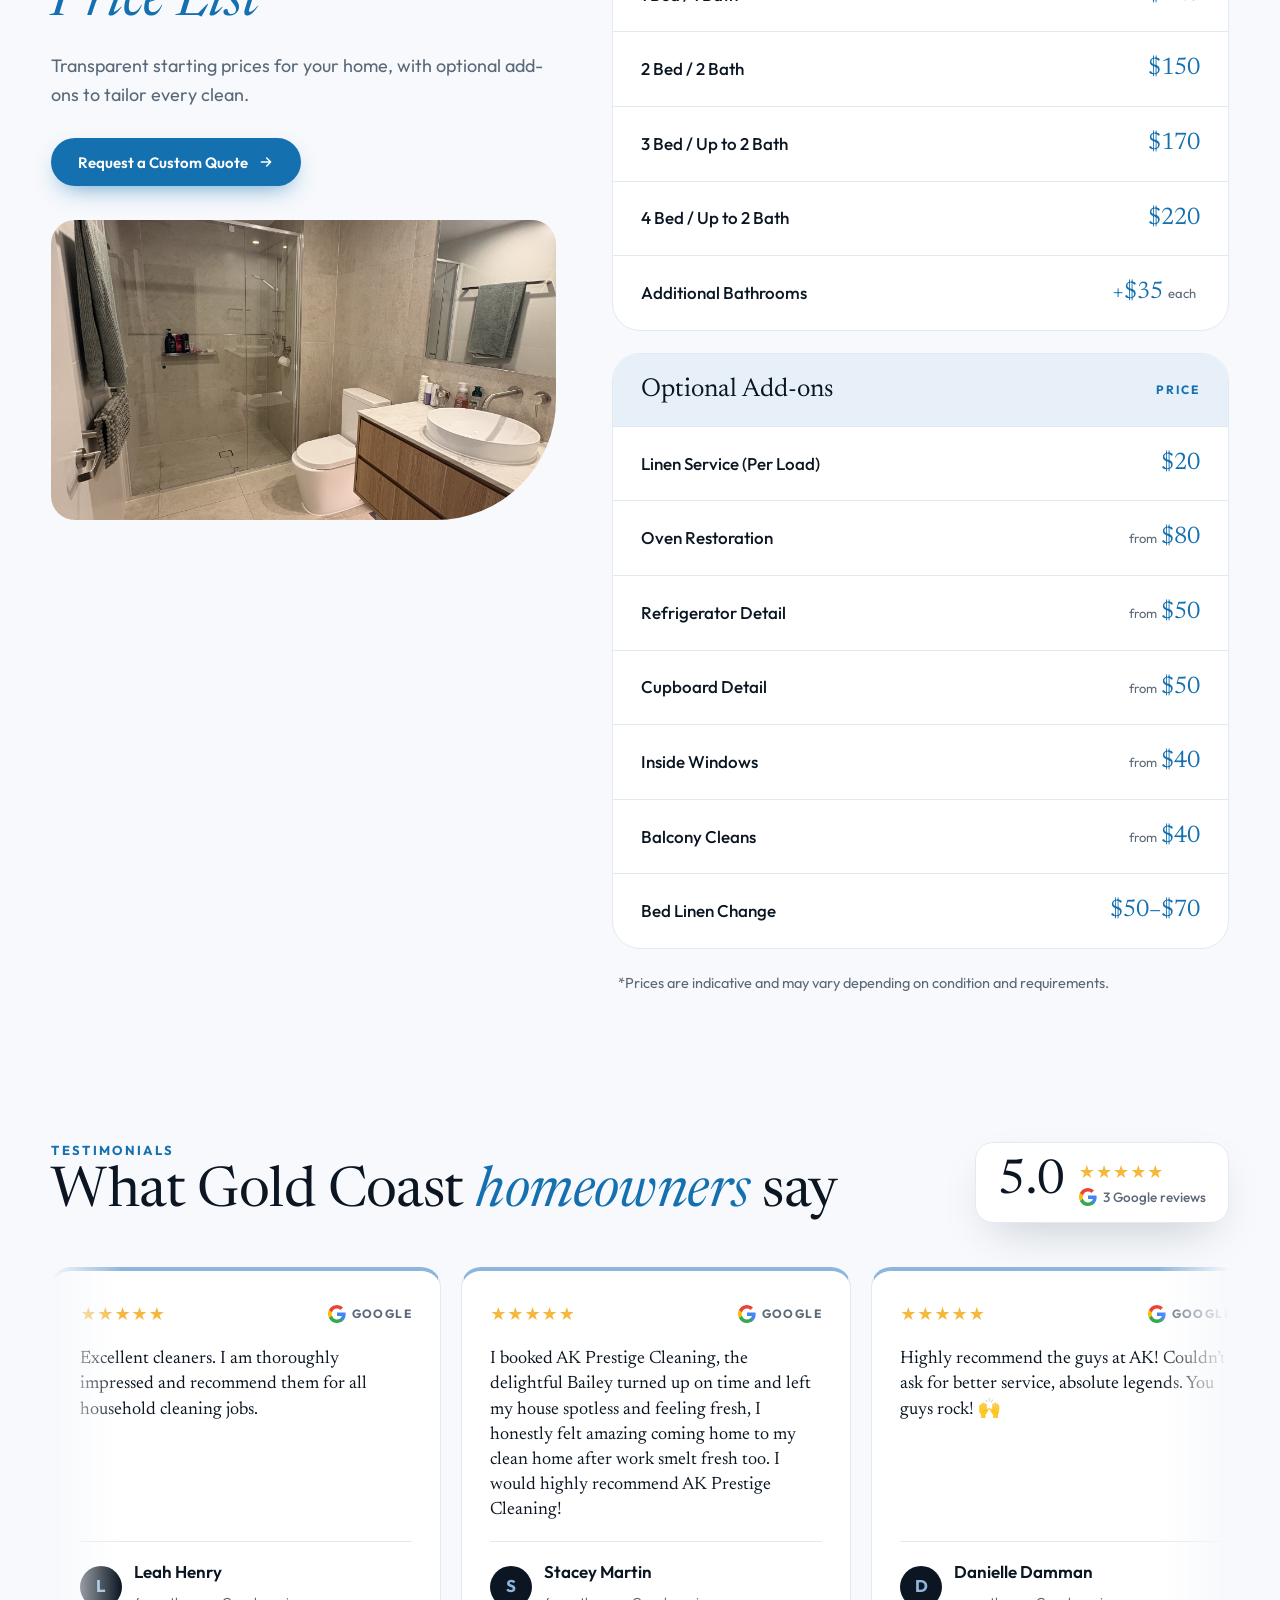
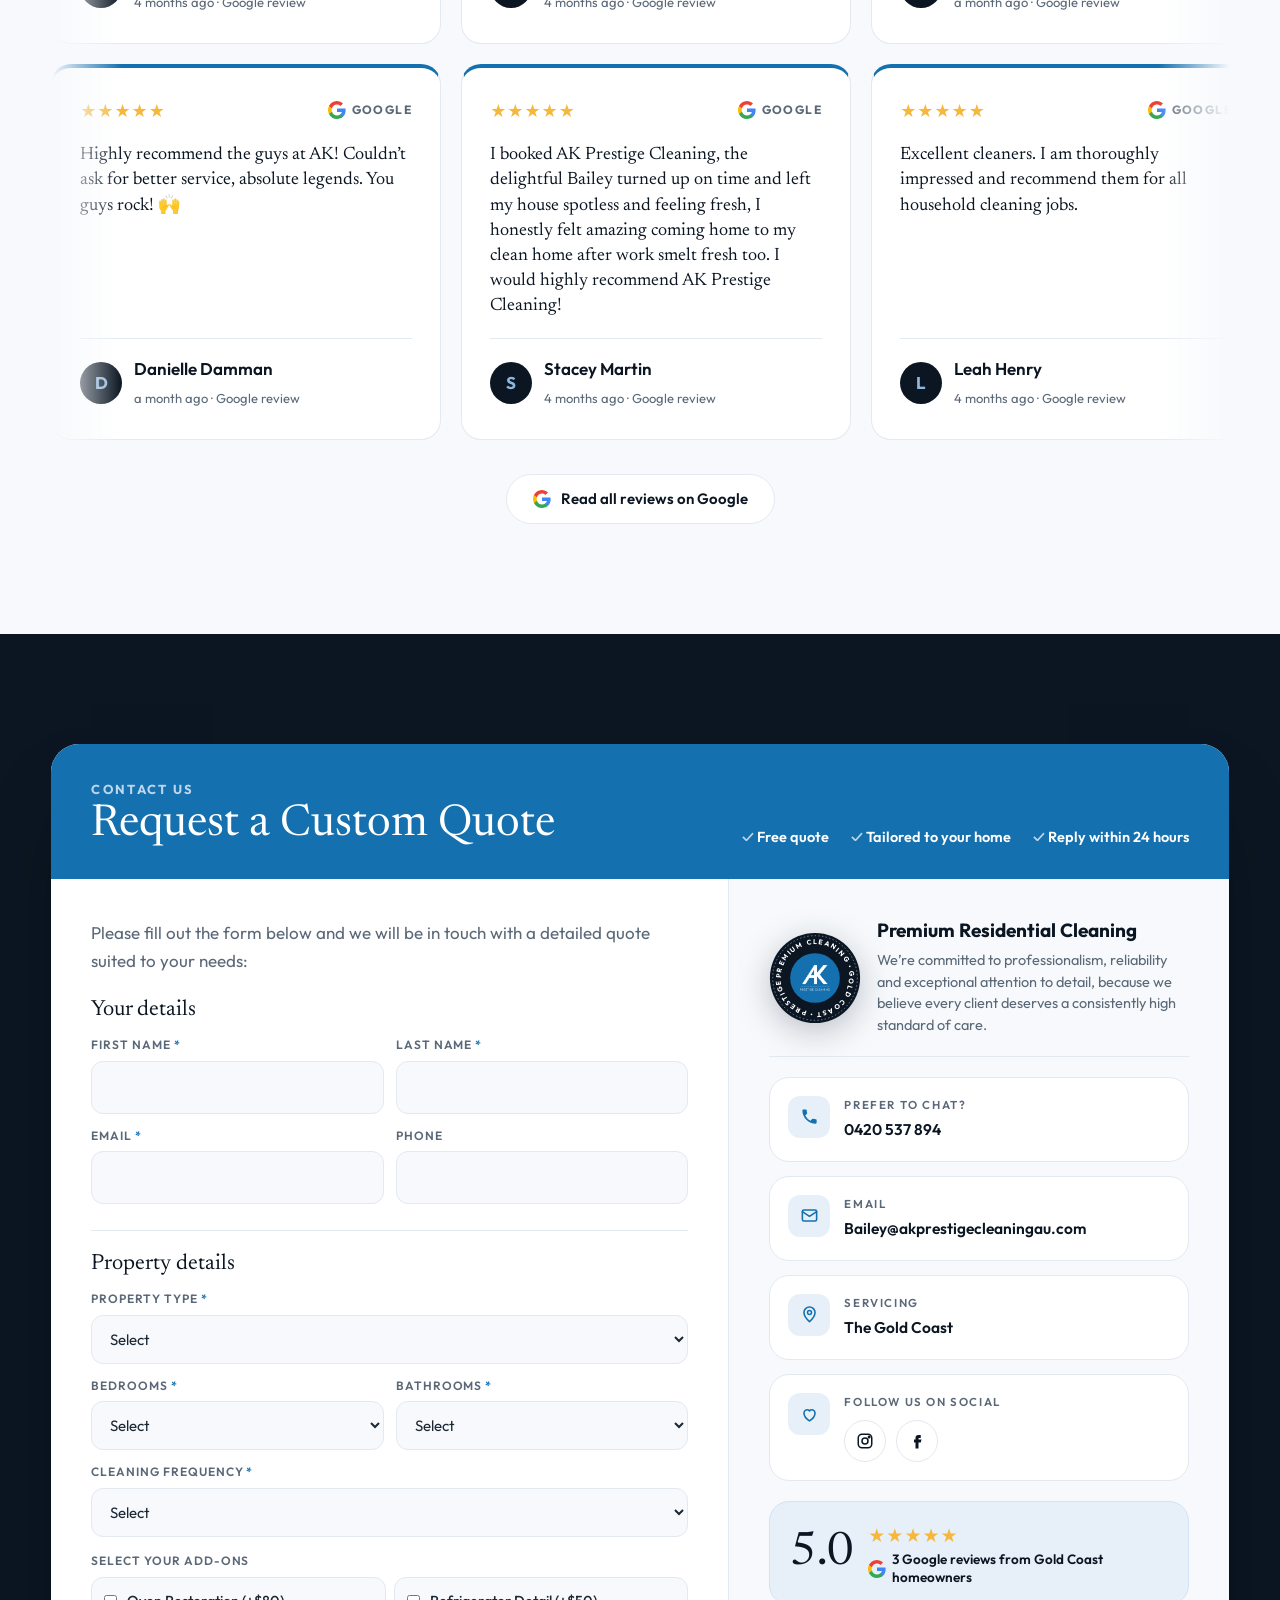
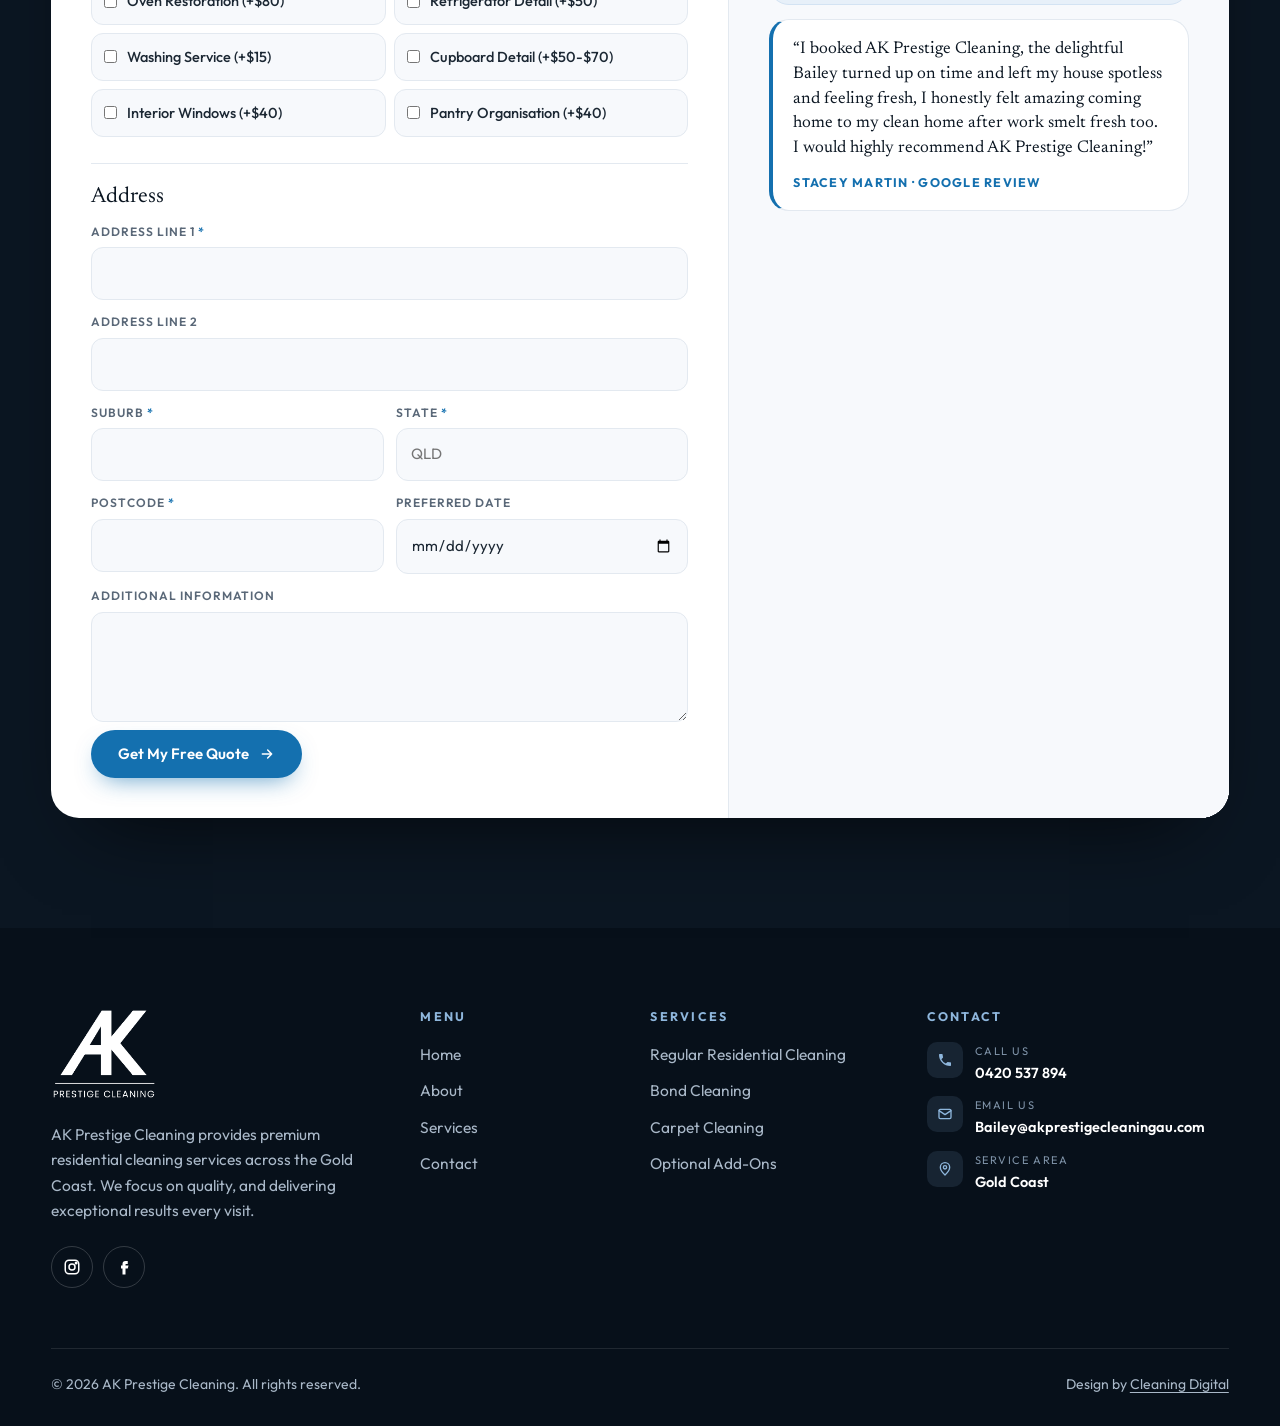
==== commit 09aef843: "Revert homepage to pre-restyle look (original fonts, hero, Residential/Bond cards, Why panel); keep " ====
--- a/index.html
+++ b/index.html
@@ -6,7 +6,7 @@
 <link rel="icon" href="images/favicon.png">
 <meta property="og:title" content="AK Prestige Cleaning | Expert Cleaning Solutions Gold Coast"><meta property="og:description" content="Premium residential and bond cleaning across the Gold Coast. Transparent pricing from $120, optional add-ons and free quotes from AK Prestige Cleaning."><meta property="og:image" content="images/hero-lounge.jpg">
 <link rel="preconnect" href="https://fonts.googleapis.com"><link rel="preconnect" href="https://fonts.gstatic.com" crossorigin>
-<link href="https://fonts.googleapis.com/css2?family=Cormorant+Garamond:ital,wght@0,500;0,600;1,500;1,600&family=Manrope:wght@400;500;600;700;800&family=Syne:wght@600;700;800&display=swap" rel="stylesheet">
+<link href="https://fonts.googleapis.com/css2?family=Bricolage+Grotesque:opsz,wght@12..96,600;12..96,700;12..96,800&family=Newsreader:ital,opsz,wght@0,6..72,400;0,6..72,500;1,6..72,400&family=Outfit:wght@400;500;600;700&display=swap" rel="stylesheet">
 <link rel="stylesheet" href="assets/css/style.css">
 <script type="application/ld+json">{"@context":"https://schema.org","@type":"HouseCleaningService","name":"AK Prestige Cleaning","url":"https://www.akprestigecleaningau.com/","telephone":"0420537894","email":"Bailey@akprestigecleaningau.com","areaServed":"Gold Coast, QLD","image":"images/hero-lounge.jpg","sameAs":["https://www.instagram.com/ak.prestigecleaning/","https://www.facebook.com/profile.php?id=61590385779360"]}</script>
 </head><body>
@@ -25,23 +25,24 @@
 <div class="mnav" aria-label="Mobile menu"><button class="close" aria-label="Close menu">&times;</button><a href="index.html">Home</a><a href="about.html">About</a><a href="services.html">Services</a><a href="contact.html">Contact</a>
   <a href="quote.html" class="btn btn-sky">Get Your Free Quote <svg viewBox="0 0 24 24" fill="none" stroke="currentColor" stroke-width="2.2" stroke-linecap="round" stroke-linejoin="round"><path d="M5 12h14M13 6l6 6-6 6"/></svg></a></div>
 
-<section class="hero2">
-  <div class="h2-img"><img src="images/hero-lounge.jpg" alt="Freshly cleaned Gold Coast apartment lounge"><div class="h2-g"><a class="glass g" href="https://www.google.com/maps/search/AK+Prestige+Cleaning+Gold+Coast" target="_blank" rel="noopener"><b>5.0</b><span><em class="st">★★★★★</em>3 Google reviews</span></a></div></div>
-  <div class="wrap h2-grid">
-    <div class="h2-copy rv">
-      <span class="eyebrow">Servicing the Gold Coast</span>
-      <h1>Expert Cleaning Solutions <em>Gold Coast</em></h1>
-      <p>AK Prestige Cleaning provides premium residential cleaning services across the Gold Coast. We focus on quality, and delivering exceptional results every visit.</p>
-      <div class="ctas"><a href="quote.html" class="btn btn-blue">Get Your Free Quote <svg viewBox="0 0 24 24" fill="none" stroke="currentColor" stroke-width="2.2" stroke-linecap="round" stroke-linejoin="round"><path d="M5 12h14M13 6l6 6-6 6"/></svg></a>
-        <a href="tel:0420537894" class="call-line"><span class="ic"><svg viewBox="0 0 24 24" fill="currentColor"><path d="M6.6 10.8a15.1 15.1 0 0 0 6.6 6.6l2.2-2.2a1 1 0 0 1 1-.25 11.4 11.4 0 0 0 3.6.57 1 1 0 0 1 1 1V20a1 1 0 0 1-1 1A17 17 0 0 1 3 4a1 1 0 0 1 1-1h3.5a1 1 0 0 1 1 1c0 1.25.2 2.45.57 3.57a1 1 0 0 1-.25 1z"/></svg></span><span><small>Prefer to chat?</small><b>0420 537 894</b></span></a></div>
-      <div class="h2-proof"><span class="st">★★★★★</span><span><b>5.0</b> from 3 Google reviews</span></div>
-      <div class="seal h2-seal" aria-hidden="true"><svg viewBox="0 0 200 200" width="118" height="118">
+<section class="hero"><div class="bg"></div><div class="wrap">
+  <div class="rv">
+    <div class="seal hero-seal" aria-hidden="true"><svg viewBox="0 0 200 200" width="132" height="132">
   <defs><path id="sp" d="M100,100 m-74,0 a74,74 0 1,1 148,0 a74,74 0 1,1 -148,0"/></defs>
   <circle cx="100" cy="100" r="98" fill="#0B1622"/><circle cx="100" cy="100" r="92" fill="none" stroke="#8EB6DC" stroke-width="1.5" stroke-dasharray="3 5"/>
   <circle cx="100" cy="100" r="54" fill="#1470AF"/>
   <text font-family="Outfit,sans-serif" font-weight="700" font-size="15" letter-spacing="3.2" fill="#fff"><textPath href="#sp">PREMIUM CLEANING &#8226; GOLD COAST &#8226; PRESTIGE &#8226;</textPath></text>
   <image href="images/logo-white.png" x="66" y="70" width="68" height="59"/>
 </svg></div>
+    <span class="pill loc"><span class="dot"></span>Servicing the Gold Coast</span>
+    <h1>Expert Cleaning Solutions <span>Gold Coast</span></h1>
+    <p>AK Prestige Cleaning provides premium residential cleaning services across the Gold Coast. We focus on quality, and delivering exceptional results every visit.</p>
+    <div class="ctas"><a href="quote.html" class="btn btn-sky">Get Your Free Quote <svg viewBox="0 0 24 24" fill="none" stroke="currentColor" stroke-width="2.2" stroke-linecap="round" stroke-linejoin="round"><path d="M5 12h14M13 6l6 6-6 6"/></svg></a>
+      <a href="tel:0420537894" class="call-chip"><span class="ic"><svg viewBox="0 0 24 24" fill="currentColor"><path d="M6.6 10.8a15.1 15.1 0 0 0 6.6 6.6l2.2-2.2a1 1 0 0 1 1-.25 11.4 11.4 0 0 0 3.6.57 1 1 0 0 1 1 1V20a1 1 0 0 1-1 1A17 17 0 0 1 3 4a1 1 0 0 1 1-1h3.5a1 1 0 0 1 1 1c0 1.25.2 2.45.57 3.57a1 1 0 0 1-.25 1z"/></svg></span><span><small>Prefer to chat?</small><b>0420 537 894</b></span></a></div>
+  </div>
+  <div class="hero-right">
+    <div class="glass-row rv">
+      <a class="glass g" href="https://www.google.com/maps/search/AK+Prestige+Cleaning+Gold+Coast" target="_blank" rel="noopener"><b>5.0</b><span><em class="st">★★★★★</em>3 Google reviews</span></a>
     </div>
     <div class="qcard rv">
   <div class="qc-head"><div class="seal mini" aria-hidden="true"><svg viewBox="0 0 200 200" width="58" height="58">
@@ -64,7 +65,7 @@
   <p class="fnote">Need add-ons or a bond clean? <a class="link-u" href="quote.html">Build your full quote</a></p></form>
 </div>
   </div>
-</section>
+</div></section>
 <section class="trust-strip"><div class="wrap">
   <div class="ts"><span class="ic"><svg viewBox="0 0 24 24" fill="none" stroke="currentColor" stroke-width="2" stroke-linecap="round" stroke-linejoin="round"><path d="M12 3l1.8 5.2L19 10l-5.2 1.8L12 17l-1.8-5.2L5 10l5.2-1.8z"/><path d="M19 15l.8 2.2L22 18l-2.2.8L19 21l-.8-2.2L16 18l2.2-.8z"/></svg></span><div><b>High Quality Cleaning</b><small>Premium residential cleaning</small></div></div>
   <div class="ts"><span class="ic"><svg viewBox="0 0 24 24" fill="none" stroke="currentColor" stroke-width="2" stroke-linecap="round" stroke-linejoin="round"><path d="M12 3 4 6v6c0 5 3.4 8.4 8 9 4.6-.6 8-4 8-9V6z"/><path d="m9 12 2 2 4-4"/></svg></span><div><b>Trusted &amp; Reliable</b><small>Servicing the Gold Coast</small></div></div>
@@ -73,35 +74,37 @@
 </div></section>
 
 <section class="sec" id="services"><div class="wrap">
-  <div class="tabs-head rv"><div><span class="eyebrow">Residential &amp; Bond</span>
-    <h2 class="h-serif">Cleaning for the way you <em class="accent">live</em> and the day you move</h2></div>
+  <div class="split-head rv"><span class="eyebrow">Residential &amp; Bond</span>
+    <h2 class="h-serif">Cleaning for the way you <em class="accent">live</em> and the day you move</h2>
     <p class="lead">Every home is different, which is why we customise our cleaning services to suit your needs.</p></div>
-  <div class="stabs rv" role="tablist"><button class="on" role="tab" data-t="t-res"><svg viewBox="0 0 24 24" fill="none" stroke="currentColor" stroke-width="2" stroke-linecap="round" stroke-linejoin="round"><path d="M5 11V8a3 3 0 0 1 3-3h8a3 3 0 0 1 3 3v3"/><path d="M3 13a2 2 0 0 1 4 0v2h10v-2a2 2 0 0 1 4 0v5H3zM6 18v2M18 18v2"/></svg> Residential Cleaning</button><button role="tab" data-t="t-bond"><svg viewBox="0 0 24 24" fill="none" stroke="currentColor" stroke-width="2" stroke-linecap="round" stroke-linejoin="round"><path d="M12 3 4 6v6c0 5 3.4 8.4 8 9 4.6-.6 8-4 8-9V6z"/><path d="m9 12 2 2 4-4"/></svg> Bond Cleaning</button></div>
-  <div class="tpanel on" id="t-res"><div class="tp-img"><img src="images/about-1.jpg" alt="Freshly cleaned Gold Coast living room" loading="lazy"><span class="tp-tag">From $120</span></div>
-    <div class="tp-body"><h3>Residential Cleaning</h3>
+  <div class="split">
+    <div class="amp" aria-hidden="true">&amp;</div>
+    <article class="scard rv"><div class="img"><img src="images/about-1.jpg" alt="Freshly cleaned Gold Coast living room" loading="lazy"><span class="tag">Residential</span></div>
+      <div class="body"><h3>Residential Cleaning</h3>
       <p>Our standard residential clean is designed to keep your home fresh, tidy and comfortable. It includes:</p>
       <ul class="checks"><li><svg viewBox="0 0 24 24" fill="none" stroke="currentColor" stroke-width="2.6" stroke-linecap="round" stroke-linejoin="round"><path d="m4 12.5 5 5L20 6.5"/></svg><span>Bathrooms and showers cleaned</span></li><li><svg viewBox="0 0 24 24" fill="none" stroke="currentColor" stroke-width="2.6" stroke-linecap="round" stroke-linejoin="round"><path d="m4 12.5 5 5L20 6.5"/></svg><span>Toilets sanitised</span></li><li><svg viewBox="0 0 24 24" fill="none" stroke="currentColor" stroke-width="2.6" stroke-linecap="round" stroke-linejoin="round"><path d="m4 12.5 5 5L20 6.5"/></svg><span>Kitchen benches, sinks and stovetop wiped down</span></li><li><svg viewBox="0 0 24 24" fill="none" stroke="currentColor" stroke-width="2.6" stroke-linecap="round" stroke-linejoin="round"><path d="m4 12.5 5 5L20 6.5"/></svg><span>Exterior of appliances cleaned</span></li><li><svg viewBox="0 0 24 24" fill="none" stroke="currentColor" stroke-width="2.6" stroke-linecap="round" stroke-linejoin="round"><path d="m4 12.5 5 5L20 6.5"/></svg><span>General dusting and surface wipe-down</span></li><li><svg viewBox="0 0 24 24" fill="none" stroke="currentColor" stroke-width="2.6" stroke-linecap="round" stroke-linejoin="round"><path d="m4 12.5 5 5L20 6.5"/></svg><span>Bedrooms and living areas tidied</span></li><li><svg viewBox="0 0 24 24" fill="none" stroke="currentColor" stroke-width="2.6" stroke-linecap="round" stroke-linejoin="round"><path d="m4 12.5 5 5L20 6.5"/></svg><span>Floors vacuumed and mopped</span></li><li><svg viewBox="0 0 24 24" fill="none" stroke="currentColor" stroke-width="2.6" stroke-linecap="round" stroke-linejoin="round"><path d="m4 12.5 5 5L20 6.5"/></svg><span>Bins emptied</span></li><li><svg viewBox="0 0 24 24" fill="none" stroke="currentColor" stroke-width="2.6" stroke-linecap="round" stroke-linejoin="round"><path d="m4 12.5 5 5L20 6.5"/></svg><span>Mirrors and accessible glass cleaned</span></li><li><svg viewBox="0 0 24 24" fill="none" stroke="currentColor" stroke-width="2.6" stroke-linecap="round" stroke-linejoin="round"><path d="m4 12.5 5 5L20 6.5"/></svg><span>Beds made where requested</span></li></ul>
       <p class="note">Additional services such as oven cleaning, refrigerator detailing, internal cupboards, washing, windows and pantry organisation can be added to your booking.</p>
-      <div class="acts"><a href="quote.html" class="btn btn-blue">Get Your Quote Now <svg viewBox="0 0 24 24" fill="none" stroke="currentColor" stroke-width="2.2" stroke-linecap="round" stroke-linejoin="round"><path d="M5 12h14M13 6l6 6-6 6"/></svg></a><a href="services.html#residential" class="link-u">View pricing</a></div></div></div>
-  <div class="tpanel" id="t-bond"><div class="tp-img"><img src="images/about-2.jpg" alt="Spotless bathroom after a bond clean" loading="lazy"><span class="tp-tag">From $500</span></div>
-    <div class="tp-body"><h3>Bond Cleaning</h3>
+      <div class="acts"><a href="quote.html" class="btn btn-ink">Get Your Quote Now <svg viewBox="0 0 24 24" fill="none" stroke="currentColor" stroke-width="2.2" stroke-linecap="round" stroke-linejoin="round"><path d="M5 12h14M13 6l6 6-6 6"/></svg></a><a href="services.html#residential" class="link-u">View pricing</a></div></div></article>
+    <article class="scard dark rv"><div class="img"><img src="images/about-2.jpg" alt="Spotless bathroom after a bond clean" loading="lazy"><span class="tag">Bond Clean</span></div>
+      <div class="body"><h3>Bond Cleaning</h3>
       <p>Our detailed bond clean is designed to prepare the property for its final inspection. It includes:</p>
       <ul class="checks"><li><svg viewBox="0 0 24 24" fill="none" stroke="currentColor" stroke-width="2.6" stroke-linecap="round" stroke-linejoin="round"><path d="m4 12.5 5 5L20 6.5"/></svg><span>Full kitchen clean, including the oven, stovetop and range-hood</span></li><li><svg viewBox="0 0 24 24" fill="none" stroke="currentColor" stroke-width="2.6" stroke-linecap="round" stroke-linejoin="round"><path d="m4 12.5 5 5L20 6.5"/></svg><span>Bathrooms, showers, toilets and vanities thoroughly cleaned</span></li><li><svg viewBox="0 0 24 24" fill="none" stroke="currentColor" stroke-width="2.6" stroke-linecap="round" stroke-linejoin="round"><path d="m4 12.5 5 5L20 6.5"/></svg><span>Internal cupboards, drawers and wardrobes cleaned</span></li><li><svg viewBox="0 0 24 24" fill="none" stroke="currentColor" stroke-width="2.6" stroke-linecap="round" stroke-linejoin="round"><path d="m4 12.5 5 5L20 6.5"/></svg><span>Skirting boards, doors and frames wiped down</span></li><li><svg viewBox="0 0 24 24" fill="none" stroke="currentColor" stroke-width="2.6" stroke-linecap="round" stroke-linejoin="round"><path d="m4 12.5 5 5L20 6.5"/></svg><span>Ceiling fans, light fittings and air-conditioning vents dusted</span></li><li><svg viewBox="0 0 24 24" fill="none" stroke="currentColor" stroke-width="2.6" stroke-linecap="round" stroke-linejoin="round"><path d="m4 12.5 5 5L20 6.5"/></svg><span>Interior windows, tracks and sills cleaned</span></li><li><svg viewBox="0 0 24 24" fill="none" stroke="currentColor" stroke-width="2.6" stroke-linecap="round" stroke-linejoin="round"><path d="m4 12.5 5 5L20 6.5"/></svg><span>Bedrooms and living areas thoroughly cleaned</span></li><li><svg viewBox="0 0 24 24" fill="none" stroke="currentColor" stroke-width="2.6" stroke-linecap="round" stroke-linejoin="round"><path d="m4 12.5 5 5L20 6.5"/></svg><span>Floors vacuumed and mopped throughout</span></li><li><svg viewBox="0 0 24 24" fill="none" stroke="currentColor" stroke-width="2.6" stroke-linecap="round" stroke-linejoin="round"><path d="m4 12.5 5 5L20 6.5"/></svg><span>Cobwebs removed</span></li><li><svg viewBox="0 0 24 24" fill="none" stroke="currentColor" stroke-width="2.6" stroke-linecap="round" stroke-linejoin="round"><path d="m4 12.5 5 5L20 6.5"/></svg><span>Laundry area cleaned</span></li><li><svg viewBox="0 0 24 24" fill="none" stroke="currentColor" stroke-width="2.6" stroke-linecap="round" stroke-linejoin="round"><path d="m4 12.5 5 5L20 6.5"/></svg><span>Property left ready for inspection</span></li></ul>
       <p class="note">Wall cleaning can be added at an additional cost and will be quoted based on the condition and size of the property.</p>
-      <div class="acts"><a href="quote.html" class="btn btn-blue">Get Your Quote Now <svg viewBox="0 0 24 24" fill="none" stroke="currentColor" stroke-width="2.2" stroke-linecap="round" stroke-linejoin="round"><path d="M5 12h14M13 6l6 6-6 6"/></svg></a><a href="services.html#bond" class="link-u">View bond prices</a></div></div></div>
-</div></section>
-
-<section class="why2"><div class="wrap">
-  <div class="why2-top rv"><h2 class="h-display">Why Choose <em>AK Prestige Cleaning</em></h2>
+      <div class="acts"><a href="quote.html" class="btn btn-sky">Get Your Quote Now <svg viewBox="0 0 24 24" fill="none" stroke="currentColor" stroke-width="2.2" stroke-linecap="round" stroke-linejoin="round"><path d="M5 12h14M13 6l6 6-6 6"/></svg></a><a href="services.html#bond" class="link-u">View bond prices</a></div></div></article>
+  </div>
+</div></section>
+
+<section class="why"><div class="wrap"><div class="panel-dark rv">
+  <div class="why-top"><h2 class="h-display">Why Choose <span>AK Prestige Cleaning</span></h2>
     <div><p>AK Prestige Cleaning provides premium residential cleaning services across the Gold Coast. We focus on quality, and delivering exceptional results every visit.</p>
-    <a href="quote.html" class="link-u" style="display:inline-block;margin-top:16px">Get your free quote &rarr;</a></div></div>
-  <div class="why2-row">
-    <div class="w2 rv"><span class="n">01</span><span class="ic"><svg viewBox="0 0 24 24" fill="none" stroke="currentColor" stroke-width="2" stroke-linecap="round" stroke-linejoin="round"><path d="M12 3l1.8 5.2L19 10l-5.2 1.8L12 17l-1.8-5.2L5 10l5.2-1.8z"/><path d="M19 15l.8 2.2L22 18l-2.2.8L19 21l-.8-2.2L16 18l2.2-.8z"/></svg></span><h3>High Quality Cleaning</h3></div>
-    <div class="w2 rv"><span class="n">02</span><span class="ic"><svg viewBox="0 0 24 24" fill="none" stroke="currentColor" stroke-width="2" stroke-linecap="round" stroke-linejoin="round"><path d="M12 3 4 6v6c0 5 3.4 8.4 8 9 4.6-.6 8-4 8-9V6z"/><path d="m9 12 2 2 4-4"/></svg></span><h3>Trusted &amp; Reliable</h3></div>
-    <div class="w2 rv"><span class="n">03</span><span class="ic"><svg viewBox="0 0 24 24" fill="none" stroke="currentColor" stroke-width="2" stroke-linecap="round" stroke-linejoin="round"><circle cx="11" cy="11" r="6.5"/><path d="m20 20-4.2-4.2"/></svg></span><h3>Attention to Detail</h3></div>
-    <div class="w2 rv"><span class="n">04</span><span class="ic"><svg viewBox="0 0 24 24" fill="none" stroke="currentColor" stroke-width="2" stroke-linecap="round" stroke-linejoin="round"><path d="M12 20s-7-4.4-7-10a4 4 0 0 1 7-2.6A4 4 0 0 1 19 10c0 5.6-7 10-7 10z"/></svg></span><h3>Customer Focused Service</h3></div>
-  </div>
-</div></section>
+    <a href="quote.html" class="btn btn-sky" style="margin-top:22px">Get Your Free Quote <svg viewBox="0 0 24 24" fill="none" stroke="currentColor" stroke-width="2.2" stroke-linecap="round" stroke-linejoin="round"><path d="M5 12h14M13 6l6 6-6 6"/></svg></a></div></div>
+  <div class="why-grid">
+    <div class="wcard"><div class="ic"><svg viewBox="0 0 24 24" fill="none" stroke="currentColor" stroke-width="2" stroke-linecap="round" stroke-linejoin="round"><path d="M12 3l1.8 5.2L19 10l-5.2 1.8L12 17l-1.8-5.2L5 10l5.2-1.8z"/><path d="M19 15l.8 2.2L22 18l-2.2.8L19 21l-.8-2.2L16 18l2.2-.8z"/></svg></div><span class="num">01</span><h3>High Quality Cleaning</h3></div>
+    <div class="wcard"><div class="ic"><svg viewBox="0 0 24 24" fill="none" stroke="currentColor" stroke-width="2" stroke-linecap="round" stroke-linejoin="round"><path d="M12 3 4 6v6c0 5 3.4 8.4 8 9 4.6-.6 8-4 8-9V6z"/><path d="m9 12 2 2 4-4"/></svg></div><span class="num">02</span><h3>Trusted &amp; Reliable</h3></div>
+    <div class="wcard"><div class="ic"><svg viewBox="0 0 24 24" fill="none" stroke="currentColor" stroke-width="2" stroke-linecap="round" stroke-linejoin="round"><circle cx="11" cy="11" r="6.5"/><path d="m20 20-4.2-4.2"/></svg></div><span class="num">03</span><h3>Attention to Detail</h3></div>
+    <div class="wcard"><div class="ic"><svg viewBox="0 0 24 24" fill="none" stroke="currentColor" stroke-width="2" stroke-linecap="round" stroke-linejoin="round"><path d="M12 20s-7-4.4-7-10a4 4 0 0 1 7-2.6A4 4 0 0 1 19 10c0 5.6-7 10-7 10z"/></svg></div><span class="num">04</span><h3>Customer Focused Service</h3></div>
+  </div>
+</div></div></section>
 
 <section class="sec bas"><div class="wrap">
   <div class="rv"><span class="eyebrow">Before &amp; After</span><h2 class="ba-title">See our Amazing Results!</h2></div>
--- a/assets/css/style.css
+++ b/assets/css/style.css
@@ -674,132 +674,4 @@
   .steps li{flex-direction:column;gap:4px;font-size:11.5px;padding:10px 4px;border-radius:14px;text-align:center}
   .qrow{flex-wrap:wrap}
 }
-
-/* ================= v2 identity: AK Prestige (overrides) ================= */
-:root{--serif:"Cormorant Garamond",Georgia,serif;--display:"Syne","Manrope",sans-serif;--sans:"Manrope",system-ui,sans-serif;--r-lg:18px;--r-md:14px;--r-sm:10px}
-body{font-size:16.5px}
-.btn{border-radius:10px;padding:15px 24px;font-weight:700;letter-spacing:.01em}
-.eyebrow{display:inline-flex;align-items:center;gap:12px;font-family:var(--sans);font-weight:700;letter-spacing:.22em;font-size:12px}
-.eyebrow::before{content:"";width:28px;height:2px;background:currentColor}
-h2.h-serif{font-family:var(--serif);font-weight:600;font-size:clamp(38px,5vw,64px);letter-spacing:-.005em;line-height:1.02}
-em.accent{font-weight:500}
-h2.h-display,.ba-title{font-family:var(--display);font-weight:800;letter-spacing:-.03em}
-.nav a{border-radius:8px;font-weight:600;font-size:15px}
-.site-header .wrap{height:82px}
-/* hero v2 */
-.hero2{position:relative;background:var(--paper);overflow:hidden;border-bottom:1px solid var(--line)}
-.h2-img{position:absolute;top:0;right:0;bottom:0;width:47%;clip-path:polygon(16% 0,100% 0,100% 100%,0 100%)}
-.h2-img img{width:100%;height:100%;object-fit:cover}
-.h2-img::after{content:"";position:absolute;inset:0;background:linear-gradient(180deg,rgba(11,22,34,.15),rgba(11,22,34,.45))}
-.h2-g{position:absolute;right:28px;top:28px;z-index:2}
-.h2-g .glass{background:rgba(11,22,34,.45)}
-.h2-grid{position:relative;display:grid;grid-template-columns:1.05fr .8fr;gap:70px;align-items:center;padding:80px 0 90px}
-.h2-copy h1{font-family:var(--display);font-weight:800;color:var(--ink);font-size:clamp(46px,6vw,84px);line-height:.95;letter-spacing:-.045em;margin:22px 0 24px}
-.h2-copy h1 em{display:block;font-family:var(--serif);font-style:italic;font-weight:500;color:var(--blue);letter-spacing:-.01em;font-size:1.08em;line-height:1}
-.h2-copy p{color:var(--muted);font-size:18.5px;max-width:520px}
-.h2-copy .ctas{display:flex;gap:22px;align-items:center;flex-wrap:wrap;margin-top:32px}
-.call-line{display:flex;gap:12px;align-items:center}
-.call-line .ic{width:46px;height:46px;border-radius:10px;border:1.5px solid var(--ink);display:grid;place-items:center;color:var(--ink)}
-.call-line .ic svg{width:18px;height:18px}
-.call-line small{display:block;font-size:11.5px;letter-spacing:.14em;text-transform:uppercase;color:var(--muted);font-weight:700}
-.call-line b{font-size:18px;color:var(--ink)}
-.h2-proof{display:flex;gap:10px;align-items:center;margin-top:34px;padding-top:24px;border-top:1px solid var(--line);color:var(--muted);font-size:15px;max-width:520px}
-.h2-proof b{color:var(--ink)}
-.h2-seal{position:absolute;left:calc(58% - 59px);bottom:46px}
-.hero2 .qcard{border-radius:18px;border-top:0;box-shadow:0 40px 80px -30px rgba(11,22,34,.55);position:relative}
-.hero2 .qcard::before{content:"";position:absolute;left:24px;right:24px;top:-6px;height:6px;border-radius:6px 6px 0 0;background:linear-gradient(90deg,var(--blue),var(--sky))}
-.qcard h3{font-family:var(--serif);font-weight:600;font-size:32px}
-/* service tabs */
-.tabs-head{display:grid;grid-template-columns:1.2fr .8fr;gap:50px;align-items:end;margin-bottom:36px}
-.tabs-head h2{margin-top:14px}
-.stabs{display:inline-flex;gap:6px;padding:6px;background:#fff;border:1px solid var(--line);border-radius:14px;margin-bottom:24px}
-.stabs button{display:flex;gap:10px;align-items:center;border:0;background:transparent;padding:14px 22px;border-radius:10px;font:700 15.5px var(--sans);color:var(--muted);cursor:pointer;transition:.25s}
-.stabs button svg{width:19px;height:19px}
-.stabs button.on{background:var(--ink);color:#fff}
-.stabs button.on svg{color:var(--sky)}
-.tpanel{display:none;grid-template-columns:.85fr 1.15fr;background:#fff;border:1px solid var(--line);border-radius:20px;overflow:hidden}
-.tpanel.on{display:grid;animation:fadein .45s}
-.tp-img{position:relative;min-height:520px}
-.tp-img img{position:absolute;inset:0;width:100%;height:100%;object-fit:cover}
-.tp-tag{position:absolute;left:20px;bottom:20px;background:var(--blue);color:#fff;font-family:var(--serif);font-weight:600;font-size:28px;padding:8px 18px;border-radius:10px}
-.tp-body{padding:44px 46px}
-.tp-body h3{font-family:var(--display);font-weight:800;font-size:34px;letter-spacing:-.03em;color:var(--ink);margin-bottom:10px}
-.tp-body>p{color:var(--muted)}
-.tp-body .checks{border-top:1px solid var(--line)}
-.tp-body .note{font-size:14.5px;padding:14px 16px;border-radius:10px;background:var(--mist);color:var(--ink);margin-bottom:24px;border-left:3px solid var(--blue)}
-.tp-body .acts{display:flex;gap:18px;align-items:center;flex-wrap:wrap}
-/* why v2 */
-.why2{padding:20px 0 110px}
-.why2-top{display:grid;grid-template-columns:1.1fr .9fr;gap:60px;align-items:end;padding-top:70px;border-top:1px solid var(--line);margin-bottom:50px}
-.why2-top h2{font-size:clamp(36px,4.6vw,60px);color:var(--ink);line-height:1}
-.why2-top h2 em{display:block;font-family:var(--serif);font-style:italic;font-weight:500;color:var(--blue);letter-spacing:0}
-.why2-top p{color:var(--muted)}
-.why2-row{display:grid;grid-template-columns:repeat(4,1fr);border-top:2px solid var(--ink)}
-.w2{padding:30px 26px 34px;border-right:1px solid var(--line);position:relative;transition:background .3s}
-.w2:last-child{border-right:0}
-.w2:hover{background:#fff}
-.w2 .n{display:block;font-family:var(--display);font-weight:800;font-size:64px;line-height:1;color:transparent;-webkit-text-stroke:1.5px var(--sky);margin-bottom:22px}
-.w2 .ic{position:absolute;right:24px;top:34px;width:42px;height:42px;border-radius:10px;background:var(--mist);color:var(--blue);display:grid;place-items:center}
-.w2 .ic svg{width:20px;height:20px}
-.w2 h3{font-family:var(--sans);font-weight:700;font-size:20px;color:var(--ink);line-height:1.3}
-/* other Maid-Green-isms softened */
-.pill{border-radius:8px}
-.scard,.ptable,.rcard,.room,.tier,.addon,.vcard,.bacard,.acc,.ibox,.cform,.qwrap,.cta-box,.quote-box{border-radius:16px}
-.bacard{border-radius:16px}
-.bapair figcaption{border-radius:0 0 6px 6px}
-.cta-box,.quote-box{border-radius:22px}
-.panel-dark{border-radius:22px}
-.phero h1,.qhero h1{font-family:var(--display);letter-spacing:-.045em}
-.phero h1 span,.qhero h1 span{font-family:var(--serif);font-style:italic;font-weight:500;text-transform:none;letter-spacing:0;font-size:1.08em}
-.qhero h1{text-transform:none}
-.qhero h1 span{display:block}
-.rcard p,.marq .rcard p{font-family:var(--serif);font-weight:500;font-size:21px}
-.qhead h2,.carpet h3,.cta-box h2,.quote-box blockquote,.letter .hi,.about-intro .big{font-family:var(--serif);font-weight:600}
-.site-footer h4{letter-spacing:.2em}
-.socials a{border-radius:10px}
-/* quote builder: own look (not junk-man) */
-.qbox,.sumcard,.trustcard,.custom-q{border:1px solid var(--line);border-radius:16px;box-shadow:0 14px 34px -24px rgba(11,22,34,.35)}
-.qc-h{background:linear-gradient(90deg,var(--ink),#163552)}
-.qc-ic{border-radius:10px}
-.qc-h h3{font-family:var(--display);font-size:20px;letter-spacing:-.01em;text-transform:none}
-.qr-l b{text-transform:none;font-size:16px}
-.qty button{border-radius:10px}
-.pick,.tog{border-radius:10px}
-.steps{border:1px solid var(--line);border-radius:16px}
-.steps li{border-radius:12px}
-.sum-h{background:linear-gradient(90deg,var(--ink),#163552)}
-.trustcard b{text-transform:none}
-.helpcard{border-radius:16px}
-.helpcard h3{text-transform:none;font-size:24px}
-.qhero-img{border-radius:18px;border:0}
-.chips span{border-radius:10px}
-@media (max-width:1100px){
-  .h2-img{position:relative;width:100%;height:340px;clip-path:none}
-  .hero2{display:flex;flex-direction:column}
-  .h2-grid{grid-template-columns:1fr;gap:40px;padding:50px 0 70px}
-  .h2-seal{display:none}
-  .tabs-head,.why2-top{grid-template-columns:1fr;gap:20px}
-  .tpanel.on{grid-template-columns:1fr}.tp-img{min-height:300px}
-  .why2-row{grid-template-columns:1fr 1fr}
-  .w2:nth-child(2){border-right:0}
-  .w2:nth-child(-n+2){border-bottom:1px solid var(--line)}
-}
-@media (max-width:820px){
-  .tp-body{padding:28px 22px}
-  .stabs{display:flex}.stabs button{flex:1;justify-content:center;padding:12px 10px;font-size:14px}
-  .why2-row{grid-template-columns:1fr}
-  .w2{border-right:0;border-bottom:1px solid var(--line)}
-}
-/* v2 tuning */
-.h2-copy h1{font-weight:700;letter-spacing:-.05em;font-size:clamp(44px,5.4vw,76px)}
-h2.h-display,.why2-top h2{font-weight:700;letter-spacing:-.045em}
-.ba-title{text-transform:none;font-weight:700;letter-spacing:-.045em;font-size:clamp(38px,4.8vw,64px)}
-.bainfo h3{text-transform:none;font-weight:700;letter-spacing:-.03em;font-size:23px}
-.tp-body h3{font-weight:700;letter-spacing:-.045em}
-.w2 .n{font-weight:700;font-size:56px}
-.prow .v,.tier .amt,.addon .v,.btier .amt,.tp-tag,.sum-tot b,.glass b,.gsum b,.gbox b,.carpet .min b,.tier-extra b,.qp,.price-photo{font-variant-numeric:lining-nums;font-feature-settings:"lnum" 1}
-.prow .v,.tier .amt,.addon .v,.btier .amt{font-weight:600}
-.h2-g{top:auto;bottom:28px;right:28px}
-.h2-seal{left:calc(50% - 30px);bottom:34px}
-.phero h1,.qhero h1{font-weight:700;letter-spacing:-.05em}
-.qc-h h3,.helpcard h3,.h-display{font-weight:700;letter-spacing:-.035em}
+.hero .qcard .fnote{font-size:13.5px}.hero .qcard .sub{font-size:14px}
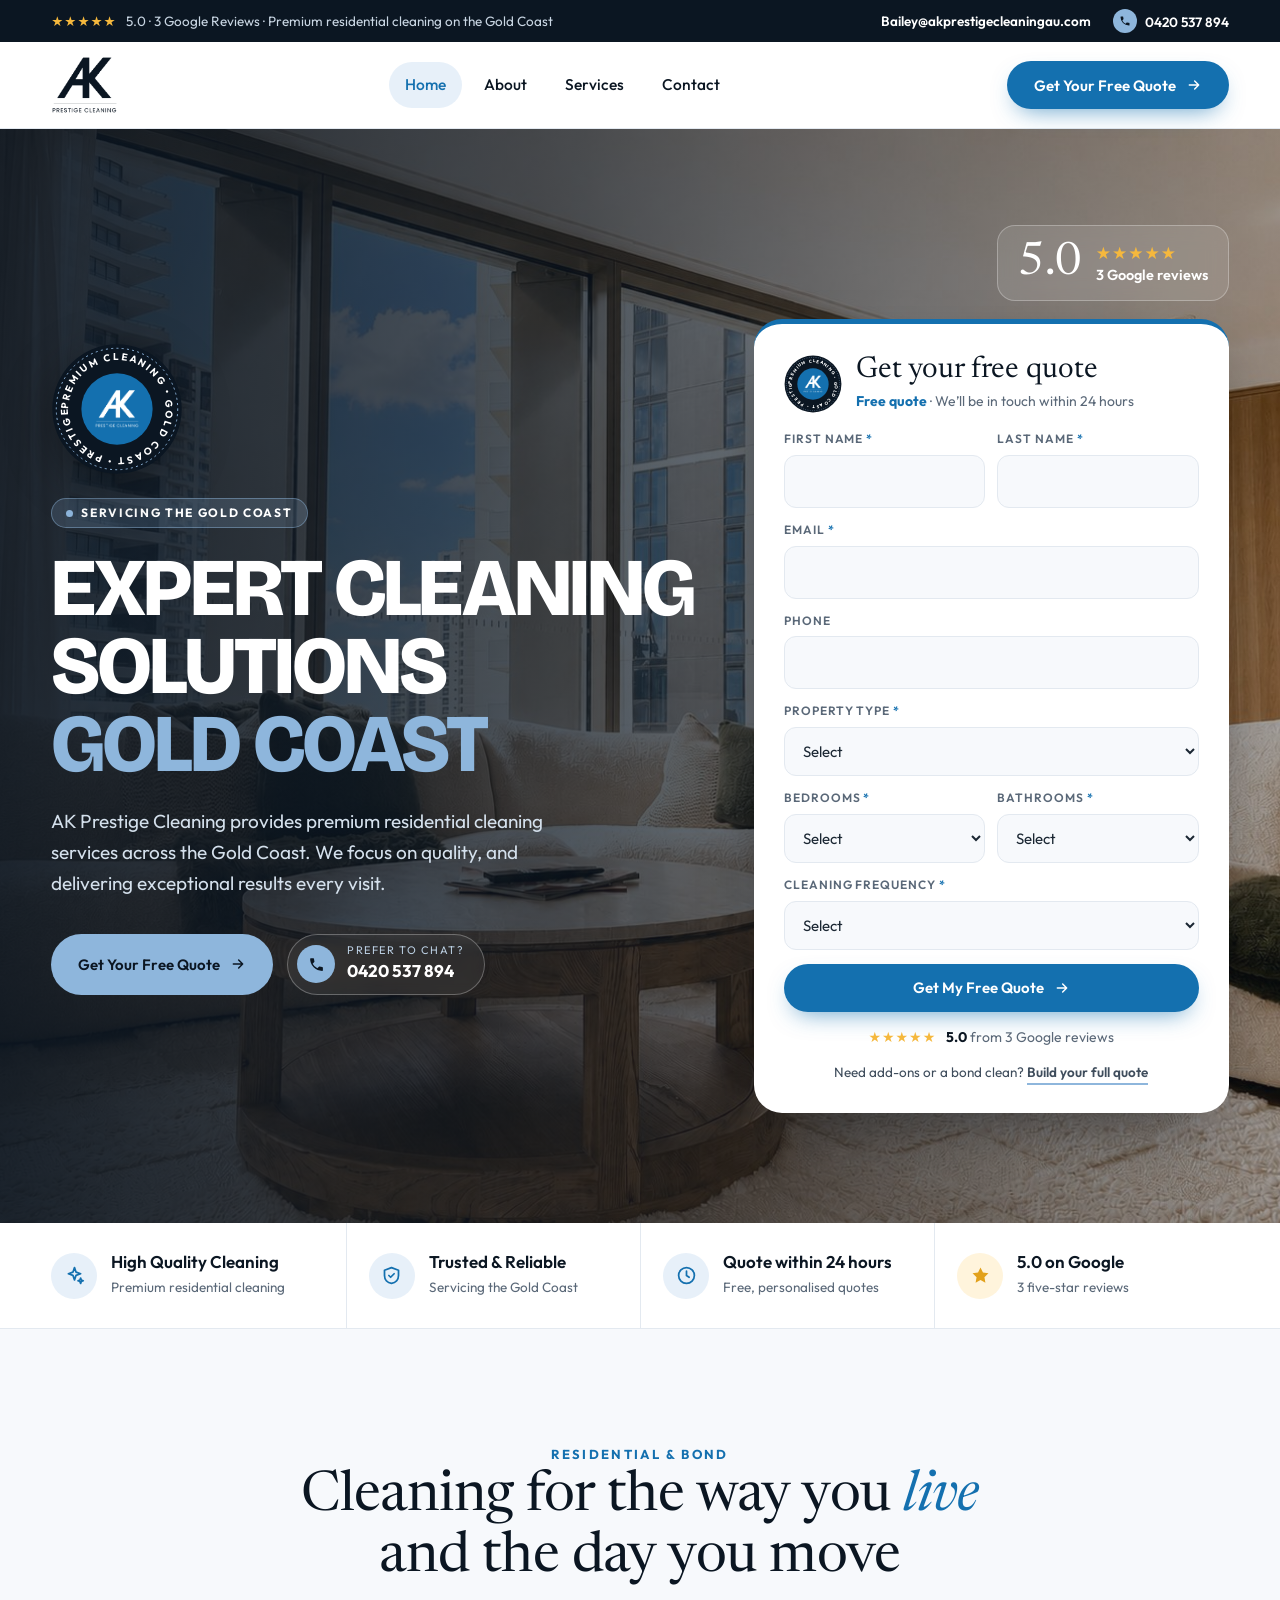
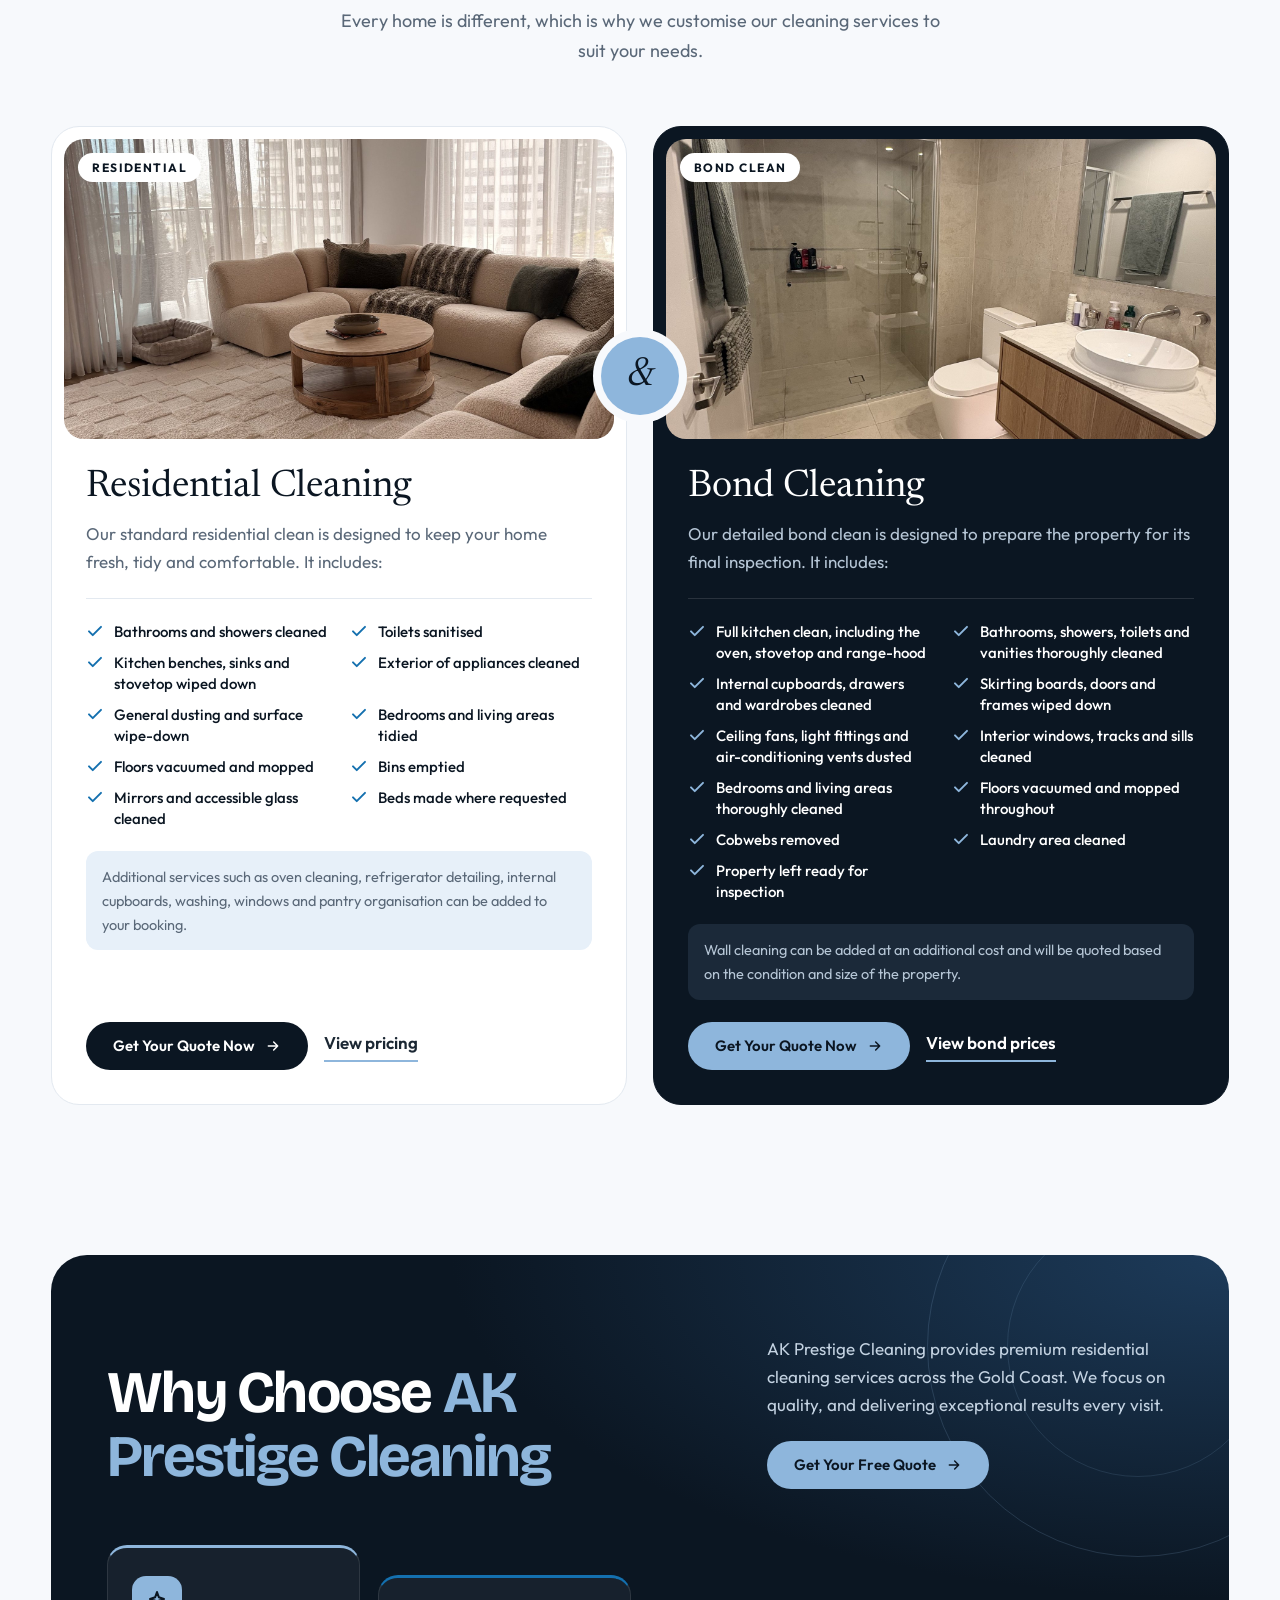
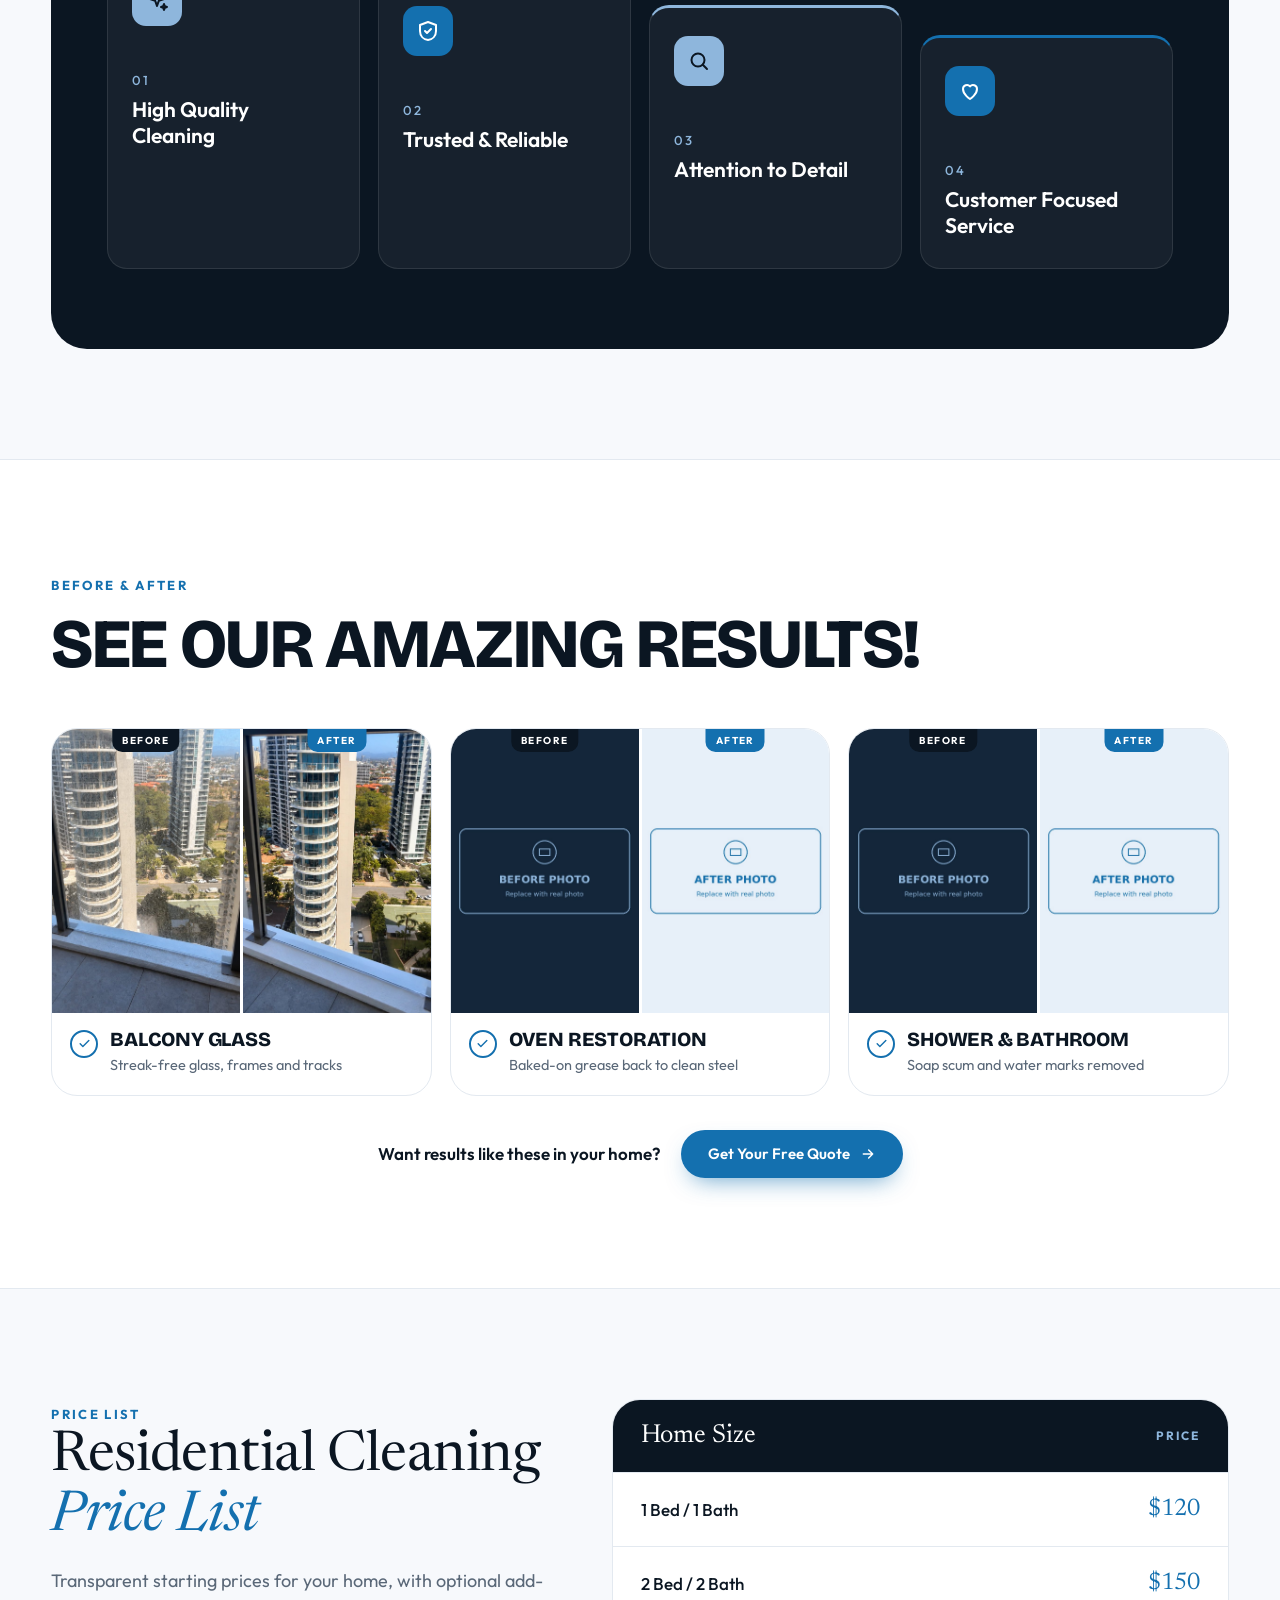
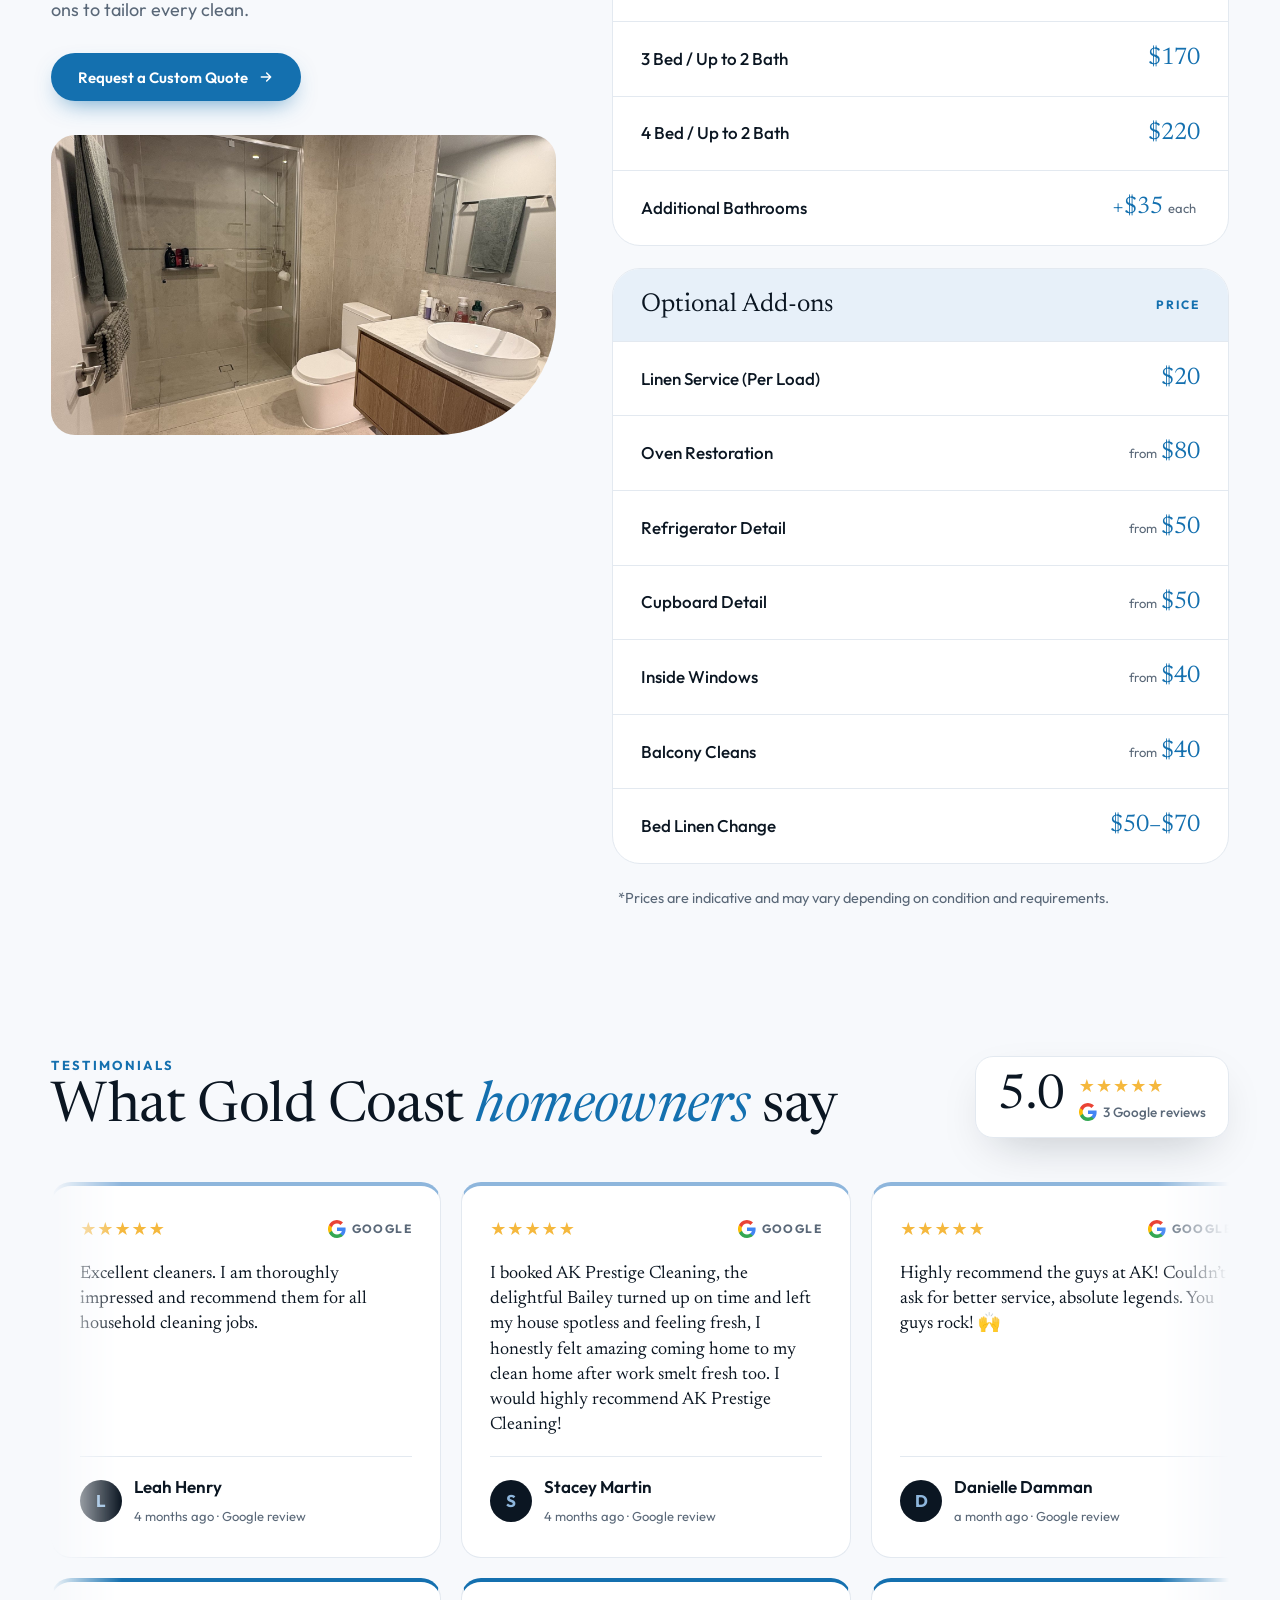
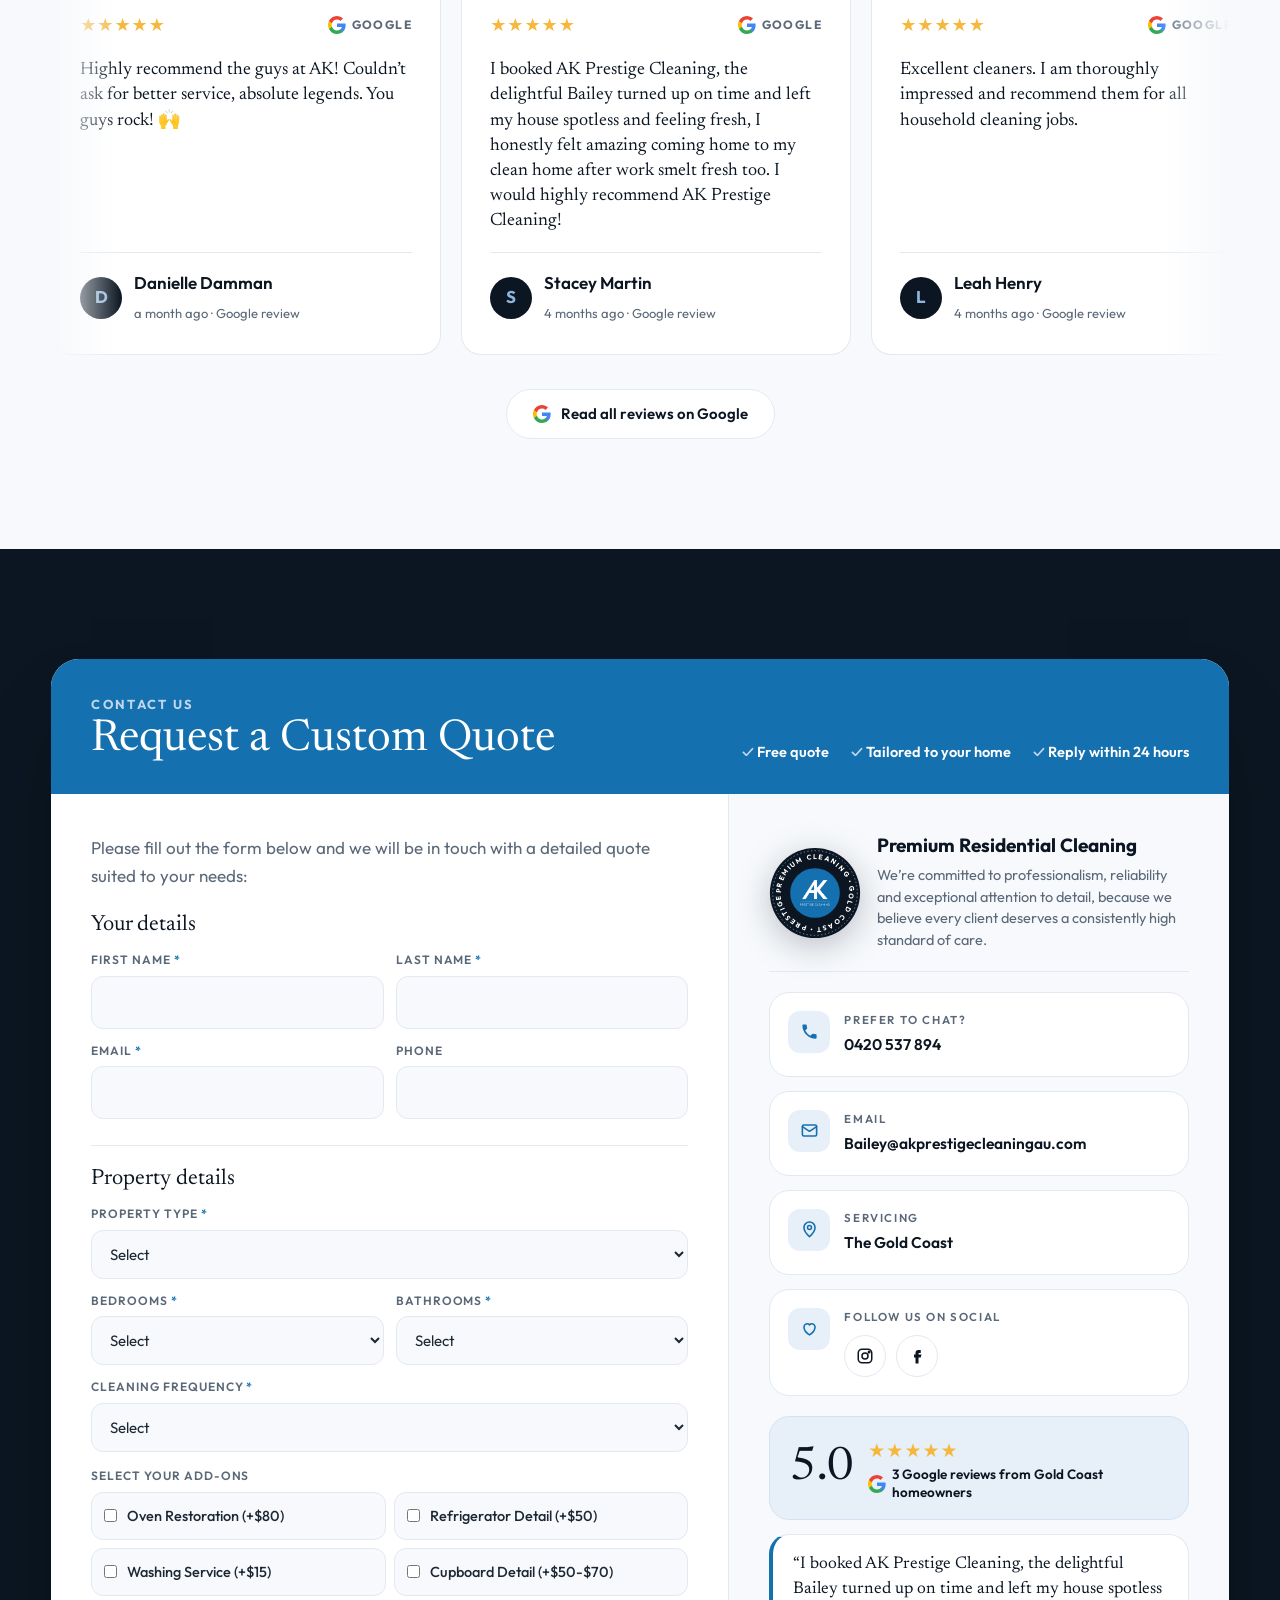
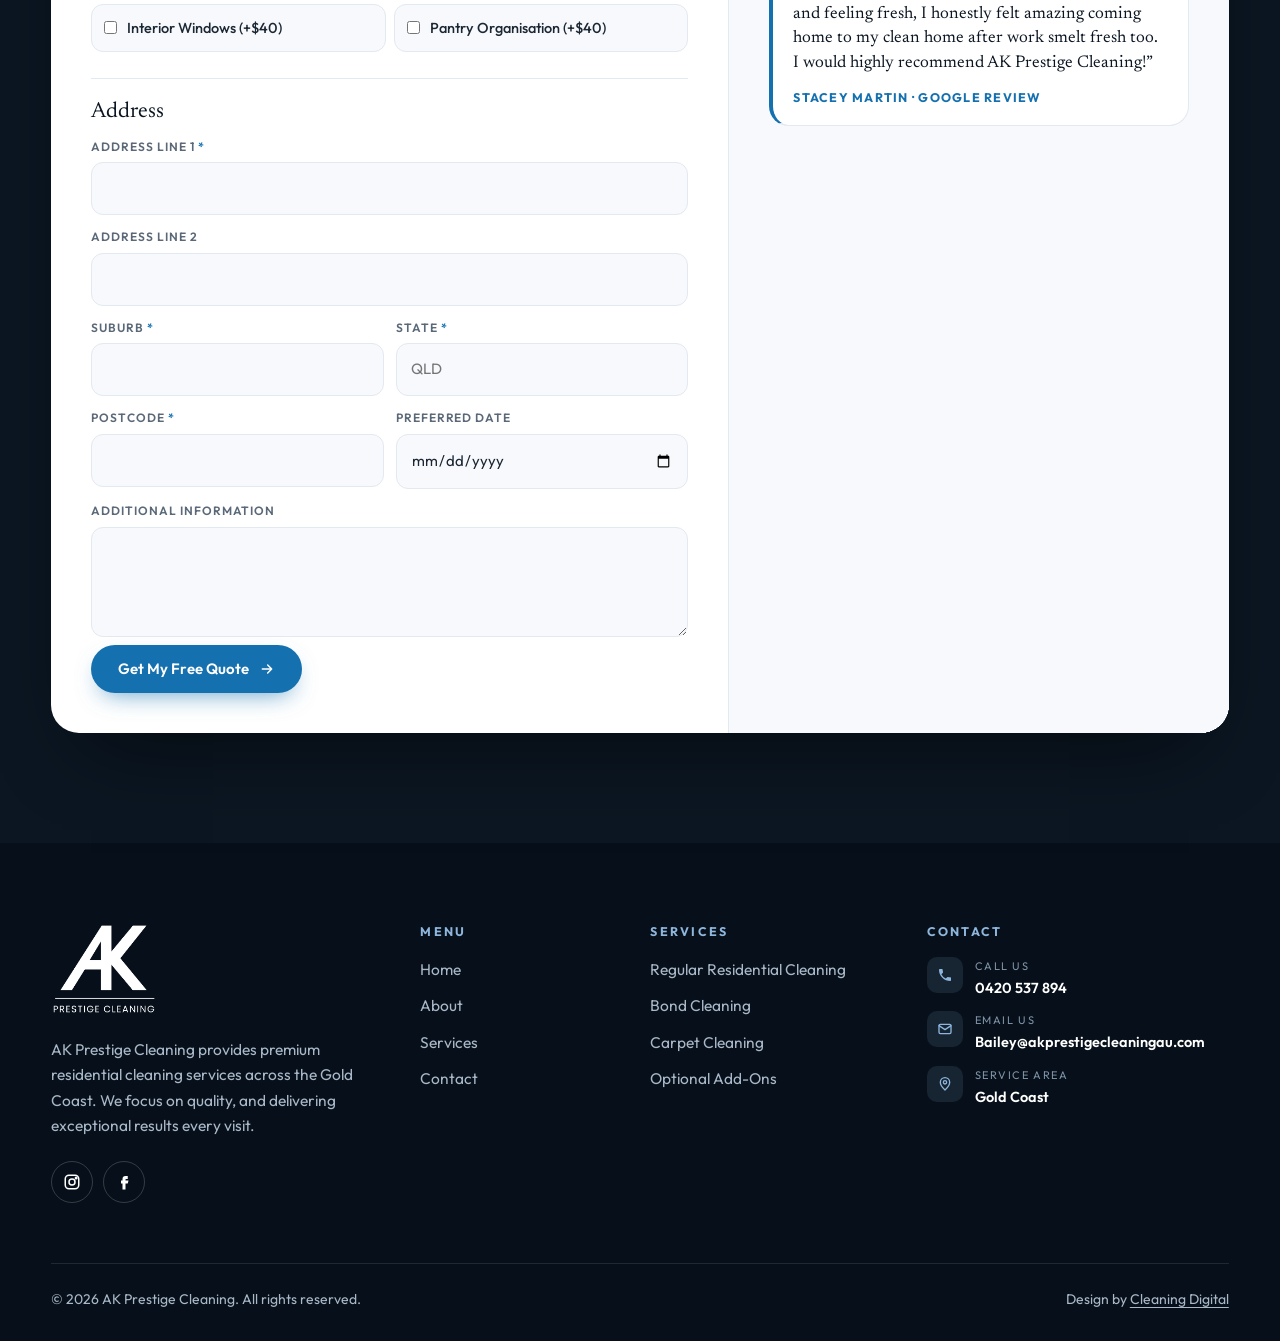
==== commit 87ea1136: "Before/after: 3 compact boxes in one row with 2 placeholder cards Co-Authored-By: Claude Opus 5.5 <n" ====
--- a/index.html
+++ b/index.html
@@ -108,12 +108,18 @@
 
 <section class="sec bas"><div class="wrap">
   <div class="rv"><span class="eyebrow">Before &amp; After</span><h2 class="ba-title">See our Amazing Results!</h2></div>
-  <div class="ba-grid"><article class="bacard rv"><div class="bapair">
+  <div class="ba-grid three"><article class="bacard rv"><div class="bapair">
   <figure><img src="images/before.jpg" alt="Balcony Glass before cleaning" loading="lazy"><figcaption>Before</figcaption></figure>
   <figure><img src="images/after.jpg" alt="Balcony Glass after cleaning" loading="lazy"><figcaption class="af">After</figcaption></figure></div>
-  <div class="bainfo"><span class="baok"><svg viewBox="0 0 24 24" fill="none" stroke="currentColor" stroke-width="2.6" stroke-linecap="round" stroke-linejoin="round"><path d="m4 12.5 5 5L20 6.5"/></svg></span><div><h3>Balcony Glass</h3><p>Streak-free glass, frames and tracks</p></div></div></article>
-    <a href="quote.html" class="bacard bacta rv"><span class="eyebrow on-dark">Your home next?</span><h3>Get your free quote</h3><p>We&rsquo;ll be in touch within 24 hours.</p><span class="btn btn-sky">Get Your Free Quote <svg viewBox="0 0 24 24" fill="none" stroke="currentColor" stroke-width="2.2" stroke-linecap="round" stroke-linejoin="round"><path d="M5 12h14M13 6l6 6-6 6"/></svg></span></a>
-  </div>
+  <div class="bainfo"><span class="baok"><svg viewBox="0 0 24 24" fill="none" stroke="currentColor" stroke-width="2.6" stroke-linecap="round" stroke-linejoin="round"><path d="m4 12.5 5 5L20 6.5"/></svg></span><div><h3>Balcony Glass</h3><p>Streak-free glass, frames and tracks</p></div></div></article><article class="bacard rv"><div class="bapair">
+  <figure><img src="images/ba-oven-before.jpg" alt="Oven Restoration before cleaning" loading="lazy"><figcaption>Before</figcaption></figure>
+  <figure><img src="images/ba-oven-after.jpg" alt="Oven Restoration after cleaning" loading="lazy"><figcaption class="af">After</figcaption></figure></div>
+  <div class="bainfo"><span class="baok"><svg viewBox="0 0 24 24" fill="none" stroke="currentColor" stroke-width="2.6" stroke-linecap="round" stroke-linejoin="round"><path d="m4 12.5 5 5L20 6.5"/></svg></span><div><h3>Oven Restoration</h3><p>Baked-on grease back to clean steel</p></div></div></article><article class="bacard rv"><div class="bapair">
+  <figure><img src="images/ba-shower-before.jpg" alt="Shower &amp; Bathroom before cleaning" loading="lazy"><figcaption>Before</figcaption></figure>
+  <figure><img src="images/ba-shower-after.jpg" alt="Shower &amp; Bathroom after cleaning" loading="lazy"><figcaption class="af">After</figcaption></figure></div>
+  <div class="bainfo"><span class="baok"><svg viewBox="0 0 24 24" fill="none" stroke="currentColor" stroke-width="2.6" stroke-linecap="round" stroke-linejoin="round"><path d="m4 12.5 5 5L20 6.5"/></svg></span><div><h3>Shower &amp; Bathroom</h3><p>Soap scum and water marks removed</p></div></div></article>
+  </div>
+  <div class="ba-foot rv"><p>Want results like these in your home?</p><a href="quote.html" class="btn btn-blue">Get Your Free Quote <svg viewBox="0 0 24 24" fill="none" stroke="currentColor" stroke-width="2.2" stroke-linecap="round" stroke-linejoin="round"><path d="M5 12h14M13 6l6 6-6 6"/></svg></a></div>
 </div></section>
 
 <section class="sec pricing" id="pricing"><div class="wrap">
--- a/assets/css/style.css
+++ b/assets/css/style.css
@@ -675,3 +675,15 @@
   .qrow{flex-wrap:wrap}
 }
 .hero .qcard .fnote{font-size:13.5px}.hero .qcard .sub{font-size:14px}
+/* compact 3-up before/after */
+.ba-grid.three{grid-template-columns:repeat(3,1fr);gap:18px}
+.ba-grid.three .bapair{aspect-ratio:4/3}
+.ba-grid.three .bainfo{padding:16px 18px 18px;gap:12px}
+.ba-grid.three .baok{width:28px;height:28px;margin-top:1px}
+.ba-grid.three .baok svg{width:13px;height:13px}
+.ba-grid.three .bainfo h3{font-size:20px}
+.ba-grid.three .bainfo p{font-size:14.5px;margin-top:3px}
+.ba-grid.three .bapair figcaption{font-size:10px;padding:5px 10px}
+.ba-foot{display:flex;justify-content:center;align-items:center;gap:20px;flex-wrap:wrap;margin-top:34px}
+.ba-foot p{font-weight:600;color:var(--ink)}
+@media (max-width:820px){.ba-grid.three{grid-template-columns:1fr}}
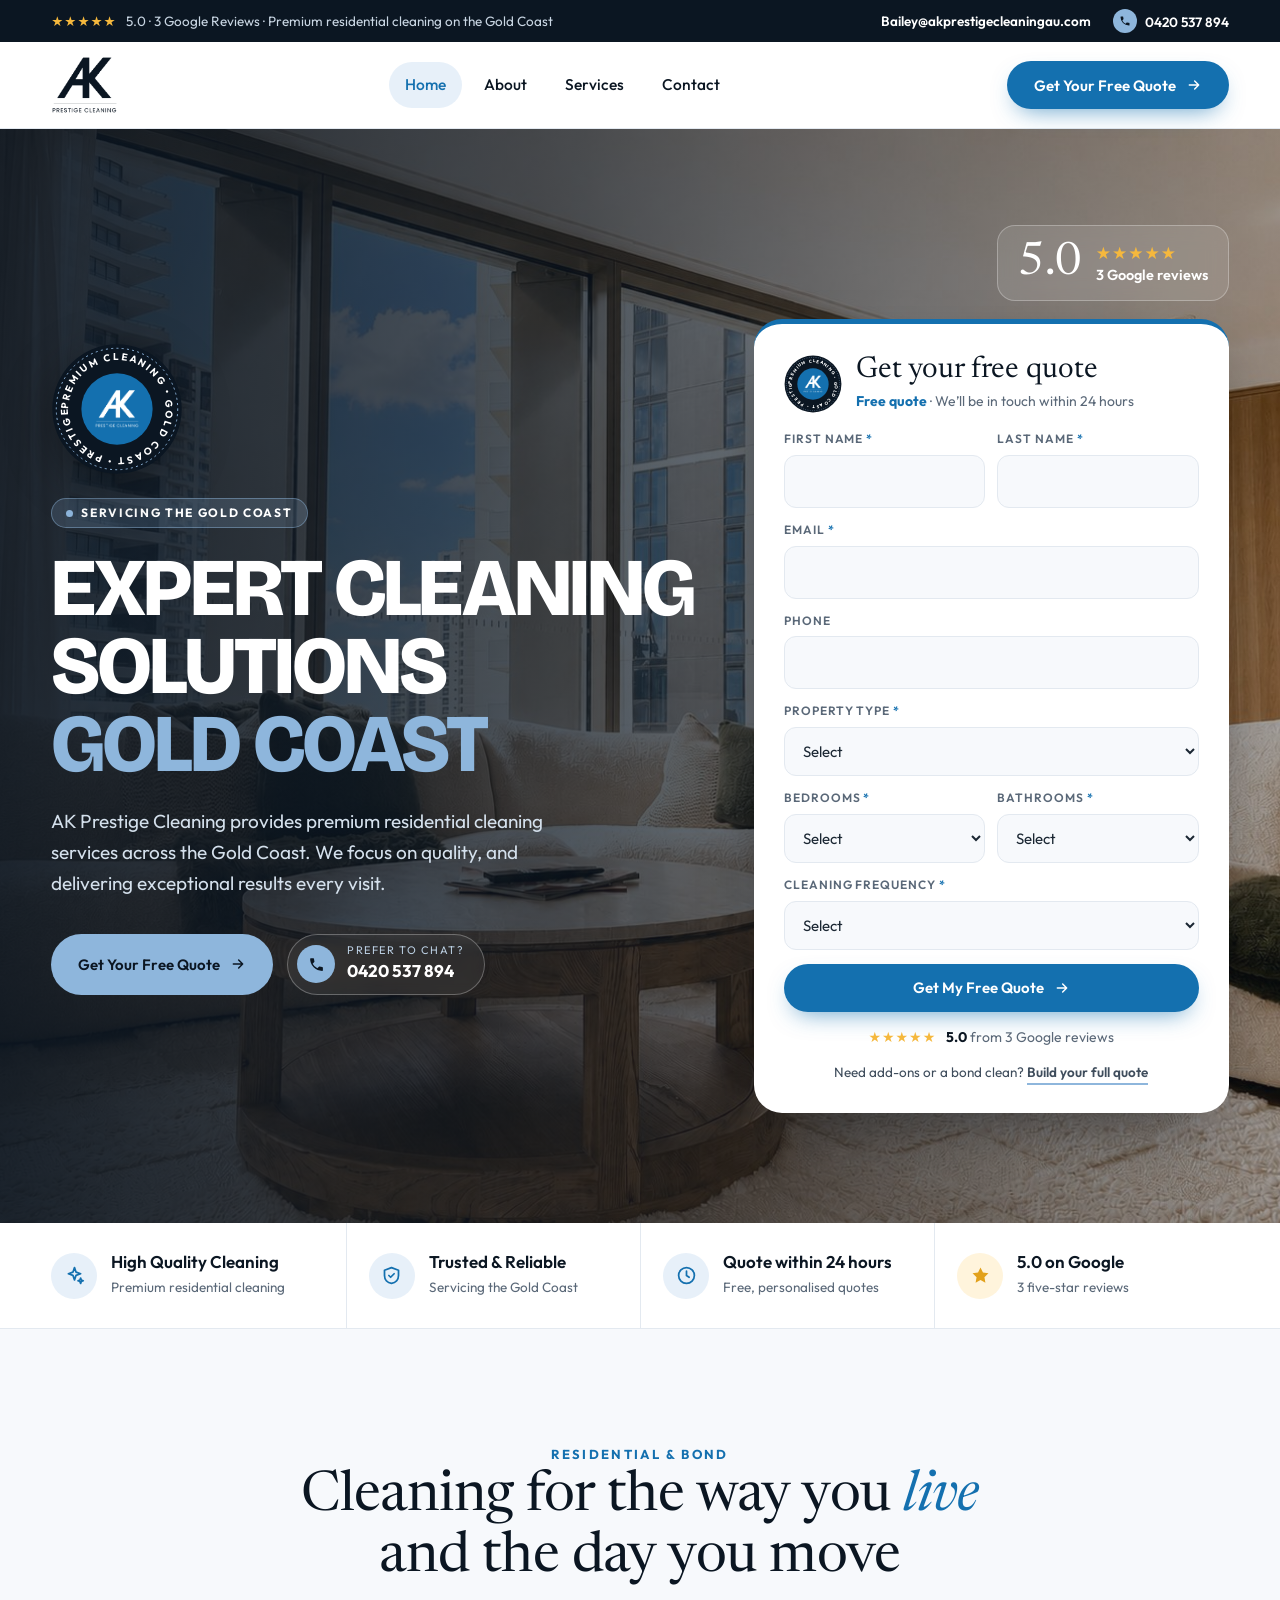
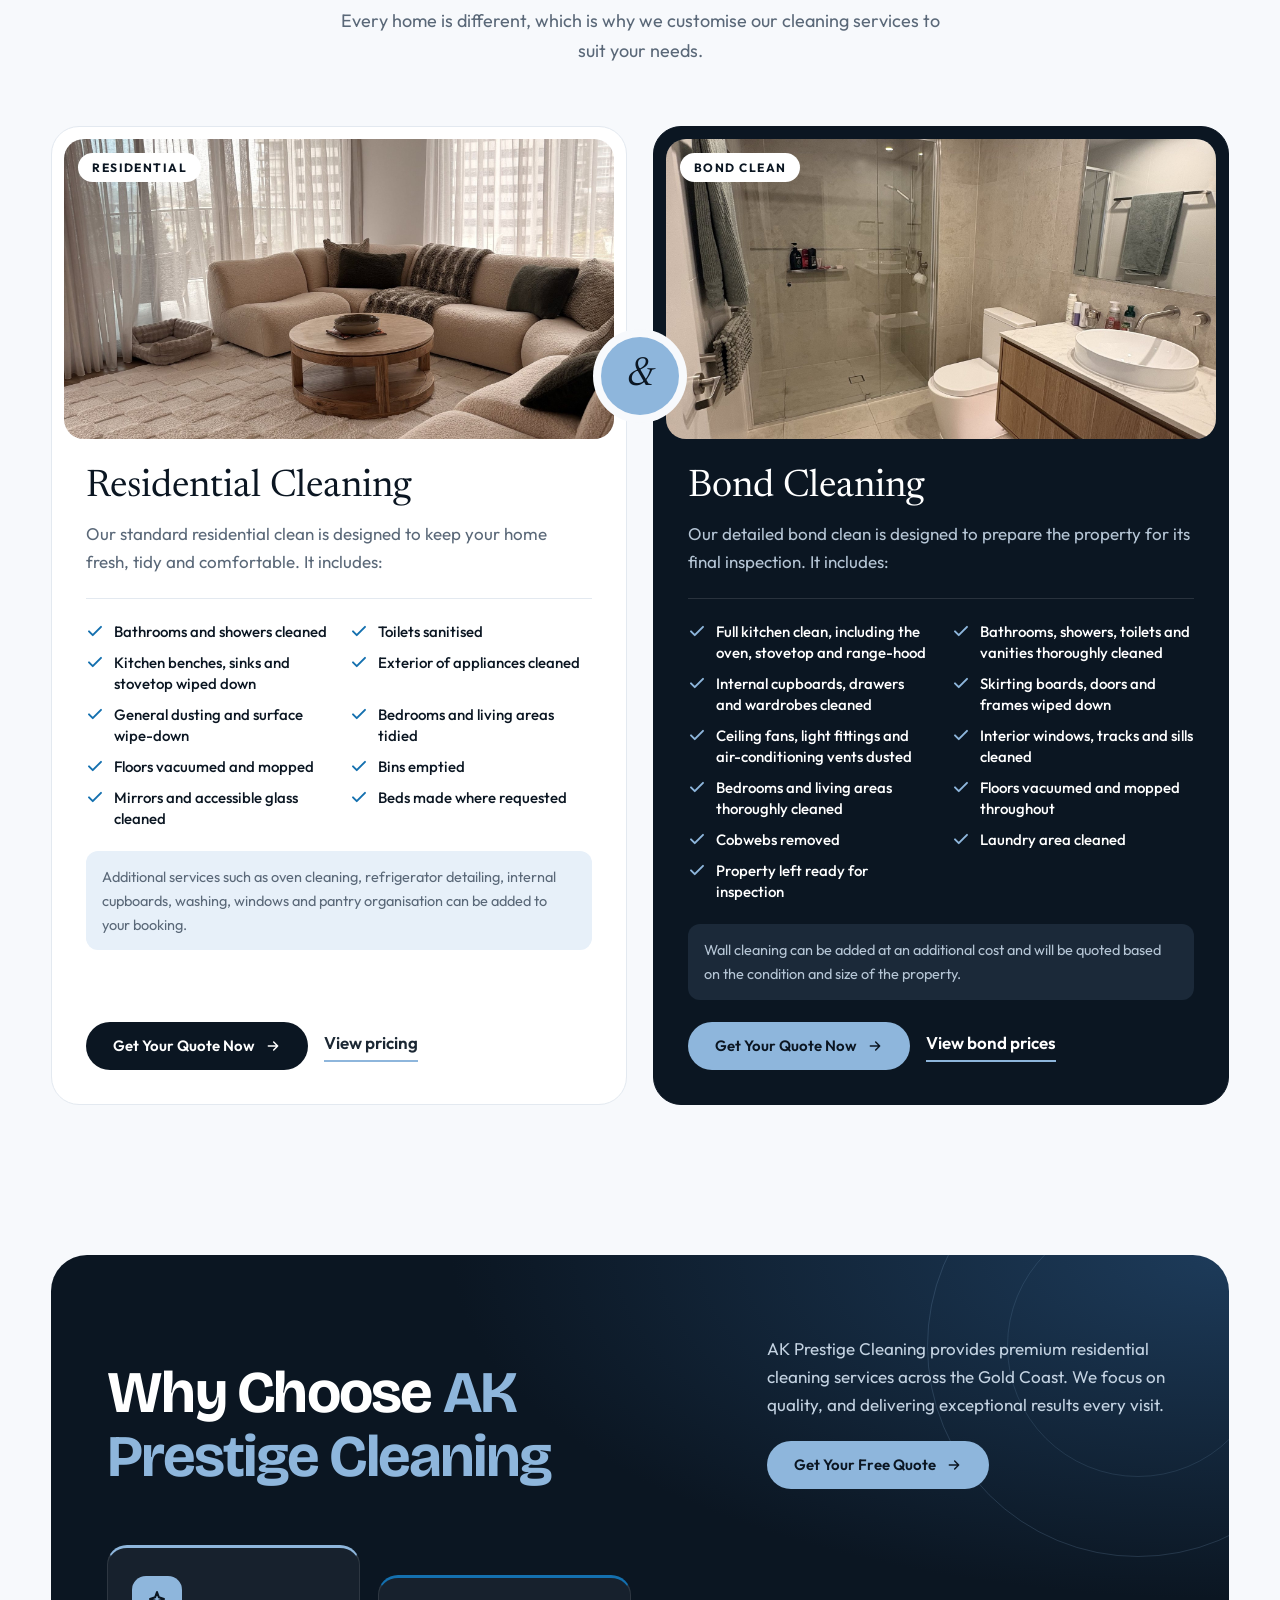
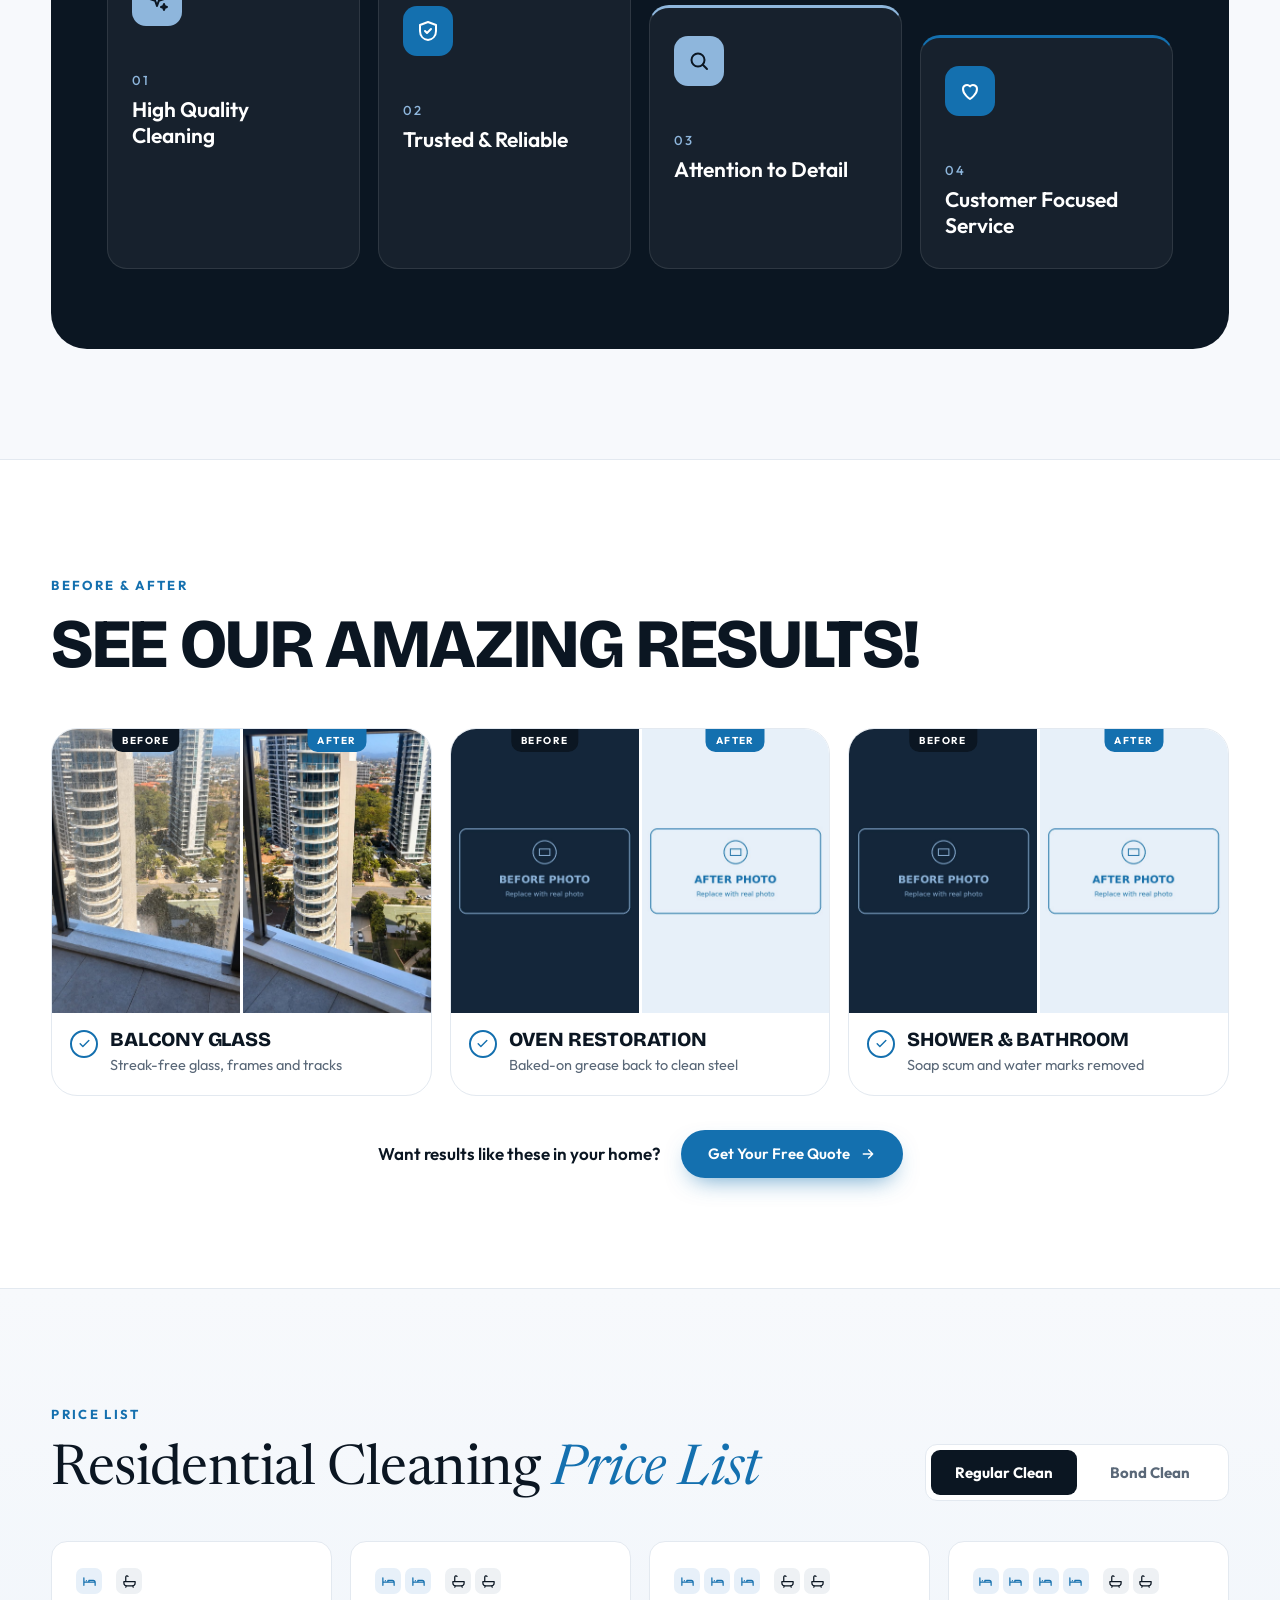
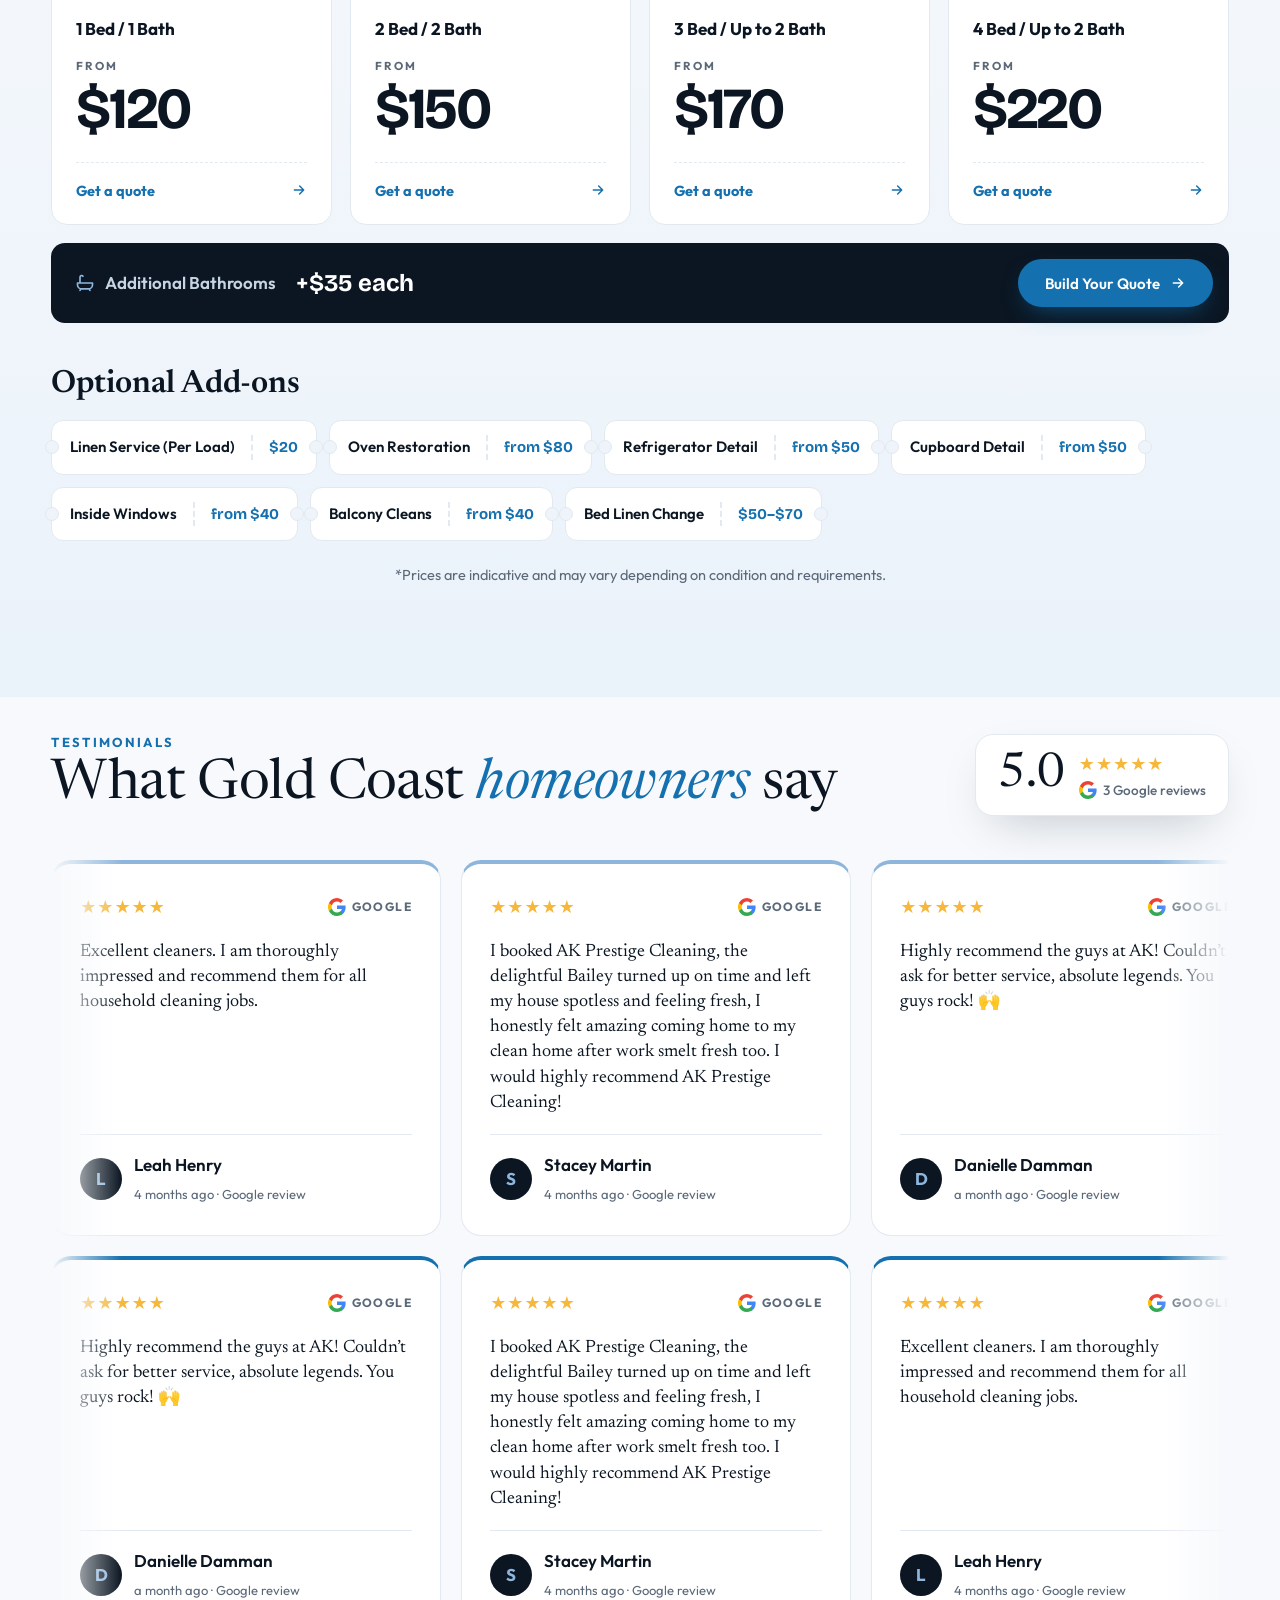
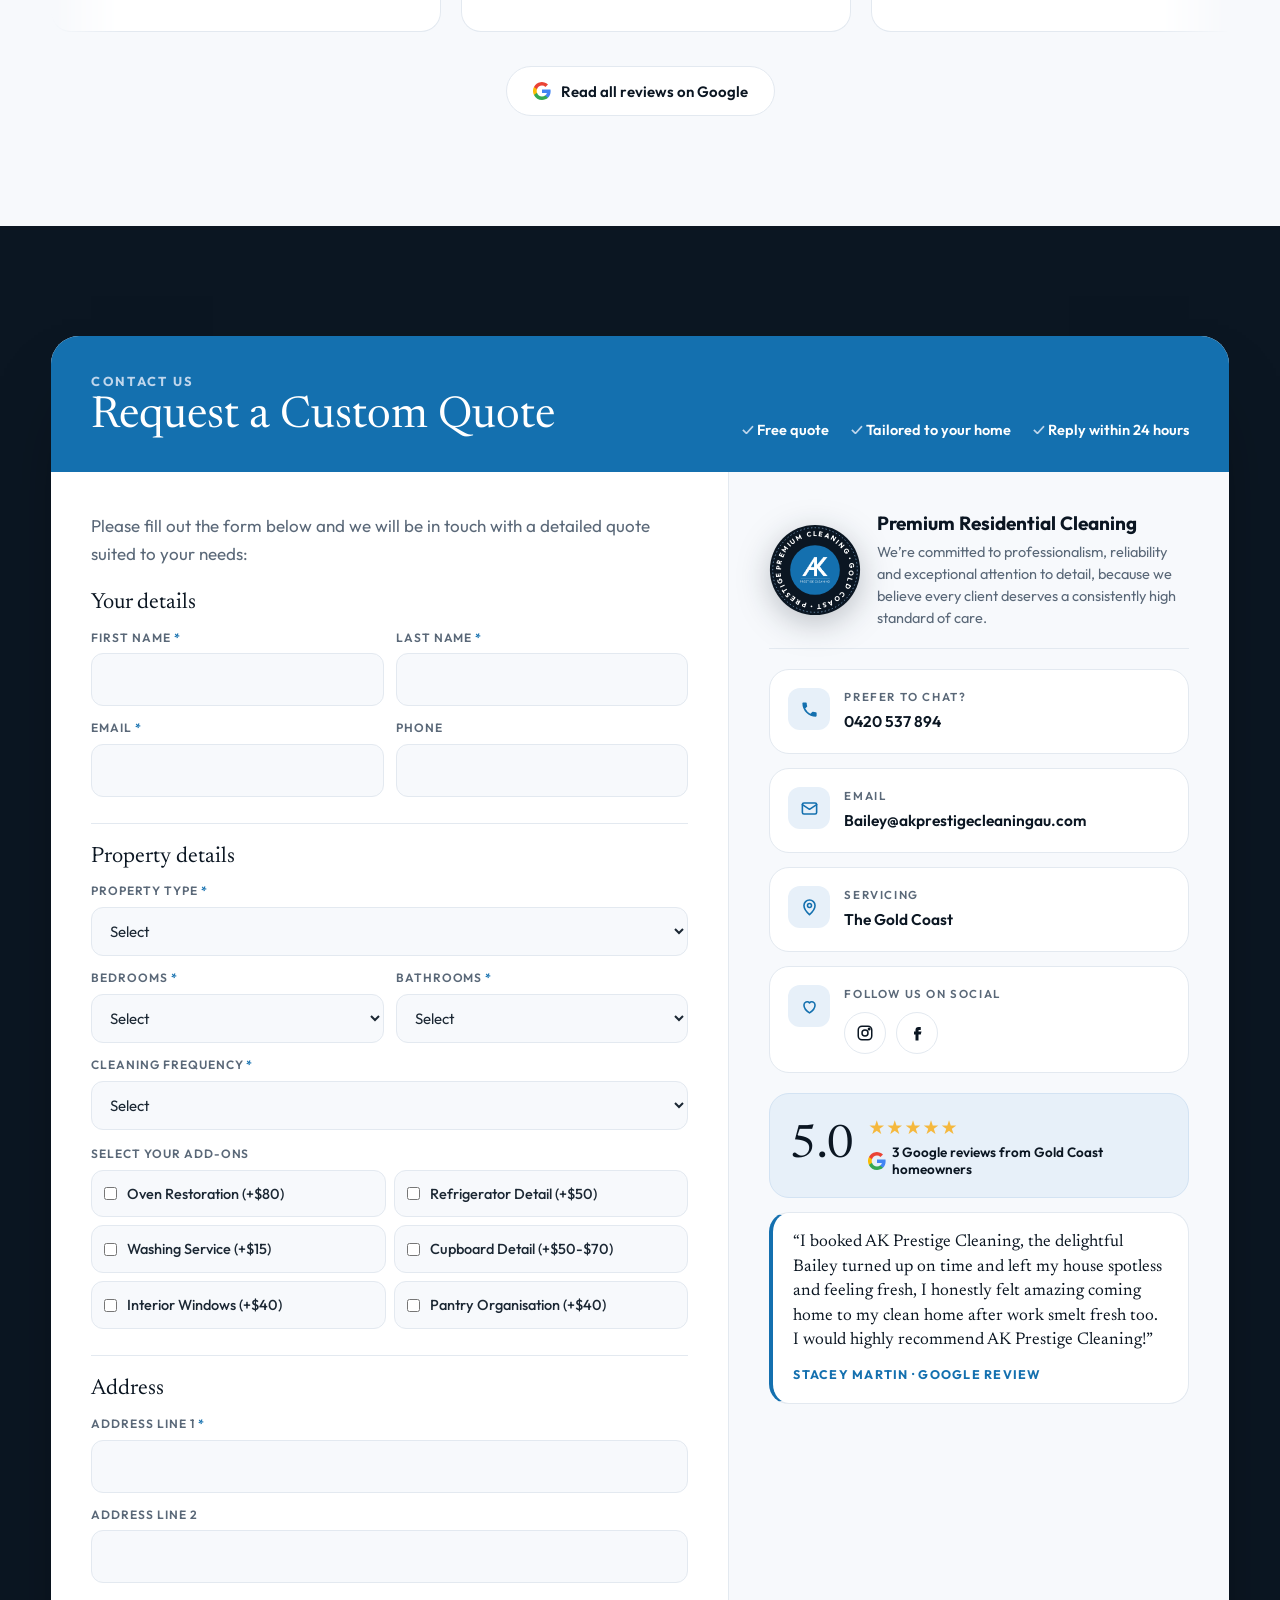
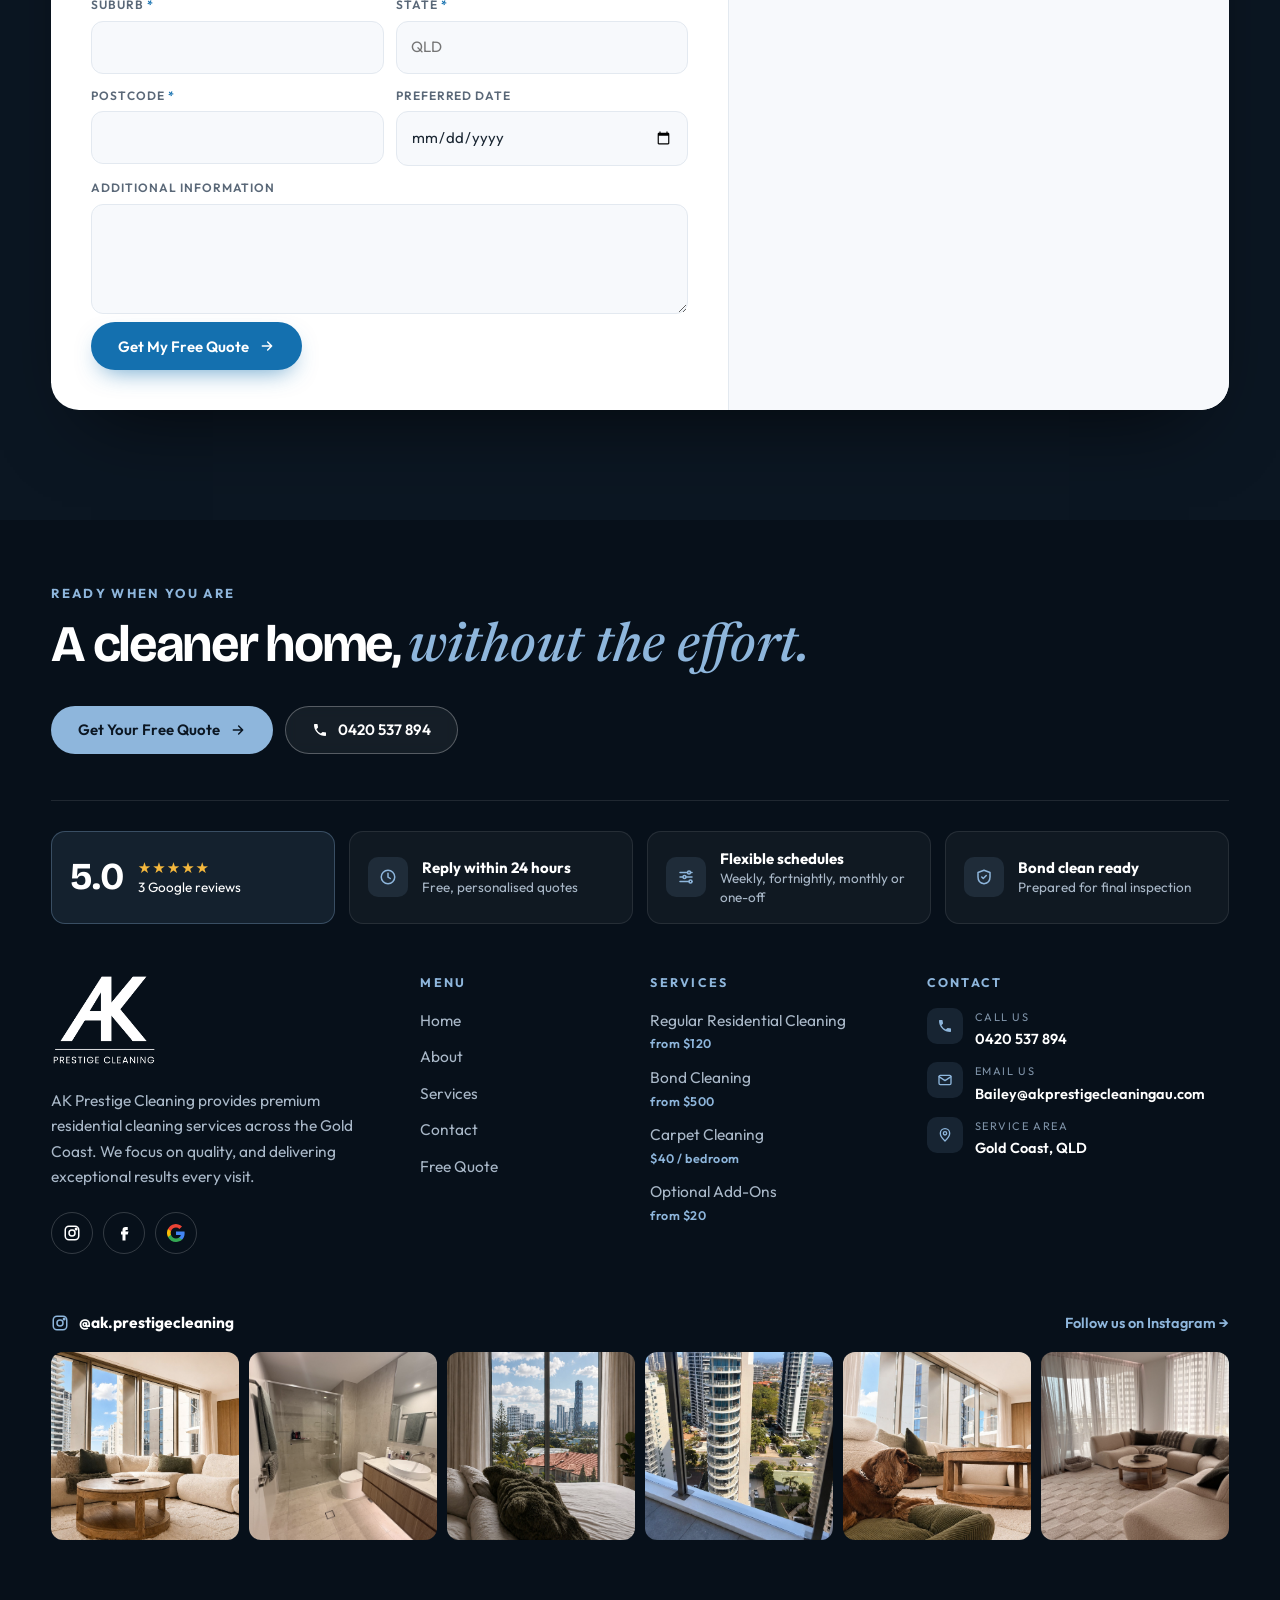
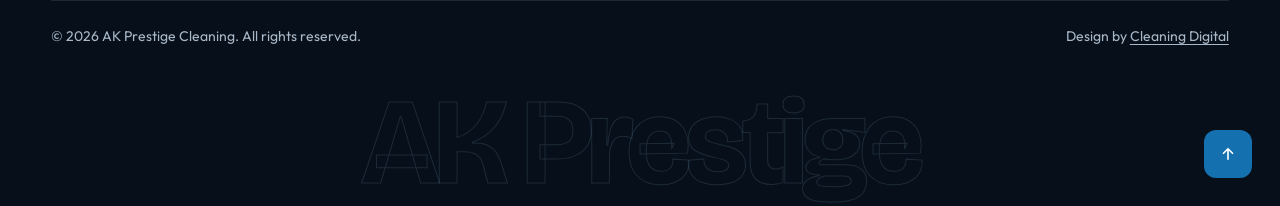
==== commit 629f59ea: "New pricing layout (regular/bond toggle, price cards, add-on tickets) and busier footer Co-Authored-" ====
--- a/index.html
+++ b/index.html
@@ -122,30 +122,23 @@
   <div class="ba-foot rv"><p>Want results like these in your home?</p><a href="quote.html" class="btn btn-blue">Get Your Free Quote <svg viewBox="0 0 24 24" fill="none" stroke="currentColor" stroke-width="2.2" stroke-linecap="round" stroke-linejoin="round"><path d="M5 12h14M13 6l6 6-6 6"/></svg></a></div>
 </div></section>
 
-<section class="sec pricing" id="pricing"><div class="wrap">
-  <div class="price-intro rv"><span class="eyebrow">Price list</span>
-    <h2 class="h-serif">Residential Cleaning <em class="accent">Price List</em></h2>
-    <p class="lead">Transparent starting prices for your home, with optional add-ons to tailor every clean.</p>
-    <a href="quote.html" class="btn btn-blue">Request a Custom Quote <svg viewBox="0 0 24 24" fill="none" stroke="currentColor" stroke-width="2.2" stroke-linecap="round" stroke-linejoin="round"><path d="M5 12h14M13 6l6 6-6 6"/></svg></a>
-    <div class="price-photo"><img src="images/about-2.jpg" alt="Clean bathroom vanity and shower" loading="lazy"></div>
-  </div>
-  <div>
-    <div class="ptable rv"><div class="ph"><h3>Home Size</h3><span>Price</span></div>
-      <div class="prow"><span class="n">1 Bed / 1 Bath</span><span class="v">$120</span></div>
-      <div class="prow"><span class="n">2 Bed / 2 Bath</span><span class="v">$150</span></div>
-      <div class="prow"><span class="n">3 Bed / Up to 2 Bath</span><span class="v">$170</span></div>
-      <div class="prow"><span class="n">4 Bed / Up to 2 Bath</span><span class="v">$220</span></div>
-      <div class="prow"><span class="n">Additional Bathrooms</span><span class="v">+$35 <small>each</small></span></div></div>
-    <div class="ptable light rv"><div class="ph"><h3>Optional Add-ons</h3><span>Price</span></div>
-      <div class="prow"><span class="n">Linen Service (Per Load)</span><span class="v">$20</span></div>
-      <div class="prow"><span class="n">Oven Restoration</span><span class="v"><small>from</small>$80</span></div>
-      <div class="prow"><span class="n">Refrigerator Detail</span><span class="v"><small>from</small>$50</span></div>
-      <div class="prow"><span class="n">Cupboard Detail</span><span class="v"><small>from</small>$50</span></div>
-      <div class="prow"><span class="n">Inside Windows</span><span class="v"><small>from</small>$40</span></div>
-      <div class="prow"><span class="n">Balcony Cleans</span><span class="v"><small>from</small>$40</span></div>
-      <div class="prow"><span class="n">Bed Linen Change</span><span class="v">$50&ndash;$70</span></div></div>
-    <p class="disclaim">*Prices are indicative and may vary depending on condition and requirements.</p>
-  </div>
+<section class="sec pricing2" id="pricing"><div class="wrap">
+  <div class="p2-head rv">
+    <div><span class="eyebrow">Price list</span><h2 class="h-serif">Residential Cleaning <em class="accent">Price List</em></h2></div>
+    <div class="p2-toggle" role="tablist" aria-label="Clean type"><button class="on" data-mode="res">Regular Clean</button><button data-mode="bond">Bond Clean</button><span class="pill-bg"></span></div>
+  </div>
+  <div class="p2-grid"><article class="p2card rv"><div class="p2-ic"><span><i><svg viewBox="0 0 24 24" fill="none" stroke="currentColor" stroke-width="2" stroke-linecap="round" stroke-linejoin="round"><path d="M3 18V6M3 13h18v5M21 13a3 3 0 0 0-3-3h-7v3M7 10.5h.01"/></svg></i></span><span><i><svg viewBox="0 0 24 24" fill="none" stroke="currentColor" stroke-width="2" stroke-linecap="round" stroke-linejoin="round"><path d="M3 12h18v2a5 5 0 0 1-5 5H8a5 5 0 0 1-5-5zM6 12V5a2 2 0 0 1 3.6-1.2M7 19l-1 2M17 19l1 2"/></svg></i></span></div>
+  <h3>1 Bed / 1 Bath</h3><span class="p2-from">From</span><div class="p2-amt" data-res="$120" data-bond="$500">$120</div>
+  <a href="quote.html" class="p2-cta">Get a quote <svg viewBox="0 0 24 24" fill="none" stroke="currentColor" stroke-width="2.2" stroke-linecap="round" stroke-linejoin="round"><path d="M5 12h14M13 6l6 6-6 6"/></svg></a></article><article class="p2card rv"><div class="p2-ic"><span><i><svg viewBox="0 0 24 24" fill="none" stroke="currentColor" stroke-width="2" stroke-linecap="round" stroke-linejoin="round"><path d="M3 18V6M3 13h18v5M21 13a3 3 0 0 0-3-3h-7v3M7 10.5h.01"/></svg></i><i><svg viewBox="0 0 24 24" fill="none" stroke="currentColor" stroke-width="2" stroke-linecap="round" stroke-linejoin="round"><path d="M3 18V6M3 13h18v5M21 13a3 3 0 0 0-3-3h-7v3M7 10.5h.01"/></svg></i></span><span><i><svg viewBox="0 0 24 24" fill="none" stroke="currentColor" stroke-width="2" stroke-linecap="round" stroke-linejoin="round"><path d="M3 12h18v2a5 5 0 0 1-5 5H8a5 5 0 0 1-5-5zM6 12V5a2 2 0 0 1 3.6-1.2M7 19l-1 2M17 19l1 2"/></svg></i><i><svg viewBox="0 0 24 24" fill="none" stroke="currentColor" stroke-width="2" stroke-linecap="round" stroke-linejoin="round"><path d="M3 12h18v2a5 5 0 0 1-5 5H8a5 5 0 0 1-5-5zM6 12V5a2 2 0 0 1 3.6-1.2M7 19l-1 2M17 19l1 2"/></svg></i></span></div>
+  <h3>2 Bed / 2 Bath</h3><span class="p2-from">From</span><div class="p2-amt" data-res="$150" data-bond="$600">$150</div>
+  <a href="quote.html" class="p2-cta">Get a quote <svg viewBox="0 0 24 24" fill="none" stroke="currentColor" stroke-width="2.2" stroke-linecap="round" stroke-linejoin="round"><path d="M5 12h14M13 6l6 6-6 6"/></svg></a></article><article class="p2card rv"><div class="p2-ic"><span><i><svg viewBox="0 0 24 24" fill="none" stroke="currentColor" stroke-width="2" stroke-linecap="round" stroke-linejoin="round"><path d="M3 18V6M3 13h18v5M21 13a3 3 0 0 0-3-3h-7v3M7 10.5h.01"/></svg></i><i><svg viewBox="0 0 24 24" fill="none" stroke="currentColor" stroke-width="2" stroke-linecap="round" stroke-linejoin="round"><path d="M3 18V6M3 13h18v5M21 13a3 3 0 0 0-3-3h-7v3M7 10.5h.01"/></svg></i><i><svg viewBox="0 0 24 24" fill="none" stroke="currentColor" stroke-width="2" stroke-linecap="round" stroke-linejoin="round"><path d="M3 18V6M3 13h18v5M21 13a3 3 0 0 0-3-3h-7v3M7 10.5h.01"/></svg></i></span><span><i><svg viewBox="0 0 24 24" fill="none" stroke="currentColor" stroke-width="2" stroke-linecap="round" stroke-linejoin="round"><path d="M3 12h18v2a5 5 0 0 1-5 5H8a5 5 0 0 1-5-5zM6 12V5a2 2 0 0 1 3.6-1.2M7 19l-1 2M17 19l1 2"/></svg></i><i><svg viewBox="0 0 24 24" fill="none" stroke="currentColor" stroke-width="2" stroke-linecap="round" stroke-linejoin="round"><path d="M3 12h18v2a5 5 0 0 1-5 5H8a5 5 0 0 1-5-5zM6 12V5a2 2 0 0 1 3.6-1.2M7 19l-1 2M17 19l1 2"/></svg></i></span></div>
+  <h3>3 Bed / Up to 2 Bath</h3><span class="p2-from">From</span><div class="p2-amt" data-res="$170" data-bond="$700">$170</div>
+  <a href="quote.html" class="p2-cta">Get a quote <svg viewBox="0 0 24 24" fill="none" stroke="currentColor" stroke-width="2.2" stroke-linecap="round" stroke-linejoin="round"><path d="M5 12h14M13 6l6 6-6 6"/></svg></a></article><article class="p2card rv"><div class="p2-ic"><span><i><svg viewBox="0 0 24 24" fill="none" stroke="currentColor" stroke-width="2" stroke-linecap="round" stroke-linejoin="round"><path d="M3 18V6M3 13h18v5M21 13a3 3 0 0 0-3-3h-7v3M7 10.5h.01"/></svg></i><i><svg viewBox="0 0 24 24" fill="none" stroke="currentColor" stroke-width="2" stroke-linecap="round" stroke-linejoin="round"><path d="M3 18V6M3 13h18v5M21 13a3 3 0 0 0-3-3h-7v3M7 10.5h.01"/></svg></i><i><svg viewBox="0 0 24 24" fill="none" stroke="currentColor" stroke-width="2" stroke-linecap="round" stroke-linejoin="round"><path d="M3 18V6M3 13h18v5M21 13a3 3 0 0 0-3-3h-7v3M7 10.5h.01"/></svg></i><i><svg viewBox="0 0 24 24" fill="none" stroke="currentColor" stroke-width="2" stroke-linecap="round" stroke-linejoin="round"><path d="M3 18V6M3 13h18v5M21 13a3 3 0 0 0-3-3h-7v3M7 10.5h.01"/></svg></i></span><span><i><svg viewBox="0 0 24 24" fill="none" stroke="currentColor" stroke-width="2" stroke-linecap="round" stroke-linejoin="round"><path d="M3 12h18v2a5 5 0 0 1-5 5H8a5 5 0 0 1-5-5zM6 12V5a2 2 0 0 1 3.6-1.2M7 19l-1 2M17 19l1 2"/></svg></i><i><svg viewBox="0 0 24 24" fill="none" stroke="currentColor" stroke-width="2" stroke-linecap="round" stroke-linejoin="round"><path d="M3 12h18v2a5 5 0 0 1-5 5H8a5 5 0 0 1-5-5zM6 12V5a2 2 0 0 1 3.6-1.2M7 19l-1 2M17 19l1 2"/></svg></i></span></div>
+  <h3>4 Bed / Up to 2 Bath</h3><span class="p2-from">From</span><div class="p2-amt" data-res="$220" data-bond="$750">$220</div>
+  <a href="quote.html" class="p2-cta">Get a quote <svg viewBox="0 0 24 24" fill="none" stroke="currentColor" stroke-width="2.2" stroke-linecap="round" stroke-linejoin="round"><path d="M5 12h14M13 6l6 6-6 6"/></svg></a></article></div>
+  <div class="p2-extra rv"><span><svg viewBox="0 0 24 24" fill="none" stroke="currentColor" stroke-width="2" stroke-linecap="round" stroke-linejoin="round"><path d="M3 12h18v2a5 5 0 0 1-5 5H8a5 5 0 0 1-5-5zM6 12V5a2 2 0 0 1 3.6-1.2M7 19l-1 2M17 19l1 2"/></svg> Additional Bathrooms</span><b data-res="+$35 each" data-bond="$80 each">+$35 each</b><a href="quote.html" class="btn btn-blue">Build Your Quote <svg viewBox="0 0 24 24" fill="none" stroke="currentColor" stroke-width="2.2" stroke-linecap="round" stroke-linejoin="round"><path d="M5 12h14M13 6l6 6-6 6"/></svg></a></div>
+  <div class="p2-add rv"><h3>Optional Add-ons</h3><div class="tickets"><div class="ticket"><span>Linen Service (Per Load)</span><b>$20</b></div><div class="ticket"><span>Oven Restoration</span><b>from $80</b></div><div class="ticket"><span>Refrigerator Detail</span><b>from $50</b></div><div class="ticket"><span>Cupboard Detail</span><b>from $50</b></div><div class="ticket"><span>Inside Windows</span><b>from $40</b></div><div class="ticket"><span>Balcony Cleans</span><b>from $40</b></div><div class="ticket"><span>Bed Linen Change</span><b>$50&ndash;$70</b></div></div></div>
+  <p class="disclaim" style="text-align:center;margin-top:22px">*Prices are indicative and may vary depending on condition and requirements.</p>
 </div></section>
 
 <section class="sec reviews" id="reviews"><div class="wrap">
@@ -210,26 +203,41 @@
 <blockquote class="mini-rev"><p>&ldquo;I booked AK Prestige Cleaning, the delightful Bailey turned up on time and left my house spotless and feeling fresh, I honestly felt amazing coming home to my clean home after work smelt fresh too. I would highly recommend AK Prestige Cleaning!&rdquo;</p><cite>Stacey Martin &middot; Google review</cite></blockquote></div>
 </div></div></section>
 
-<footer class="site-footer"><div class="wrap">
-  <div class="fgrid4">
-    <div>
-      <img class="flogo" src="images/logo-white.png" alt="AK Prestige Cleaning" width="106" height="92">
-      <p>AK Prestige Cleaning provides premium residential cleaning services across the Gold Coast. We focus on quality, and delivering exceptional results every visit.</p>
-      <div class="socials" style="margin-top:22px"><a href="https://www.instagram.com/ak.prestigecleaning/" target="_blank" rel="noopener" aria-label="Instagram"><svg viewBox="0 0 24 24" fill="none" stroke="currentColor" stroke-width="2"><rect x="3" y="3" width="18" height="18" rx="5"/><circle cx="12" cy="12" r="4"/><circle cx="17.5" cy="6.5" r="1" fill="currentColor"/></svg></a><a href="https://www.facebook.com/profile.php?id=61590385779360" target="_blank" rel="noopener" aria-label="Facebook"><svg viewBox="0 0 24 24" fill="currentColor"><path d="M14 8h3V4h-3a4 4 0 0 0-4 4v2H8v4h2v8h4v-8h3l1-4h-4V8.5a.5.5 0 0 1 .5-.5z"/></svg></a></div>
-    </div>
-    <div><h4>Menu</h4><ul><li><a href="index.html">Home</a></li><li><a href="about.html">About</a></li><li><a href="services.html">Services</a></li><li><a href="contact.html">Contact</a></li></ul></div>
-    <div><h4>Services</h4><ul>
-      <li><a href="services.html#residential">Regular Residential Cleaning</a></li>
-      <li><a href="services.html#bond">Bond Cleaning</a></li>
-      <li><a href="services.html#carpet">Carpet Cleaning</a></li>
-      <li><a href="services.html#addons">Optional Add-Ons</a></li></ul></div>
-    <div><h4>Contact</h4><ul class="fcontact">
-      <li><span class="ic"><svg viewBox="0 0 24 24" fill="currentColor"><path d="M6.6 10.8a15.1 15.1 0 0 0 6.6 6.6l2.2-2.2a1 1 0 0 1 1-.25 11.4 11.4 0 0 0 3.6.57 1 1 0 0 1 1 1V20a1 1 0 0 1-1 1A17 17 0 0 1 3 4a1 1 0 0 1 1-1h3.5a1 1 0 0 1 1 1c0 1.25.2 2.45.57 3.57a1 1 0 0 1-.25 1z"/></svg></span><div><small>Call us</small><b><a href="tel:0420537894">0420 537 894</a></b></div></li>
-      <li><span class="ic"><svg viewBox="0 0 24 24" fill="none" stroke="currentColor" stroke-width="2" stroke-linecap="round" stroke-linejoin="round"><rect x="3" y="5" width="18" height="14" rx="2"/><path d="m3 7 9 6 9-6"/></svg></span><div><small>Email us</small><b><a href="mailto:Bailey@akprestigecleaningau.com">Bailey@akprestigecleaningau.com</a></b></div></li>
-      <li><span class="ic"><svg viewBox="0 0 24 24" fill="none" stroke="currentColor" stroke-width="2" stroke-linecap="round" stroke-linejoin="round"><path d="M12 21s-7-6.2-7-11.5a7 7 0 0 1 14 0C19 14.8 12 21 12 21z"/><circle cx="12" cy="9.5" r="2.5"/></svg></span><div><small>Service area</small><b>Gold Coast</b></div></li></ul></div>
-  </div>
-  <div class="fbottom"><span>&copy; <span id="yr">2026</span> AK Prestige Cleaning. All rights reserved.</span><span>Design by <a href="https://cleanningdigital.com" target="_blank" rel="noopener">Cleaning Digital</a></span></div>
-</div></footer>
+<footer class="site-footer">
+  <div class="wrap">
+    <div class="f-cta">
+      <div><span class="eyebrow on-dark">Ready when you are</span><h2>A cleaner home, <em>without the effort.</em></h2></div>
+      <div class="f-cta-r"><a href="quote.html" class="btn btn-sky">Get Your Free Quote <svg viewBox="0 0 24 24" fill="none" stroke="currentColor" stroke-width="2.2" stroke-linecap="round" stroke-linejoin="round"><path d="M5 12h14M13 6l6 6-6 6"/></svg></a><a href="tel:0420537894" class="btn btn-ghost-dark"><svg viewBox="0 0 24 24" fill="currentColor"><path d="M6.6 10.8a15.1 15.1 0 0 0 6.6 6.6l2.2-2.2a1 1 0 0 1 1-.25 11.4 11.4 0 0 0 3.6.57 1 1 0 0 1 1 1V20a1 1 0 0 1-1 1A17 17 0 0 1 3 4a1 1 0 0 1 1-1h3.5a1 1 0 0 1 1 1c0 1.25.2 2.45.57 3.57a1 1 0 0 1-.25 1z"/></svg> 0420 537 894</a></div>
+    </div>
+    <div class="f-badges">
+      <a class="fb g" href="https://www.google.com/maps/search/AK+Prestige+Cleaning+Gold+Coast" target="_blank" rel="noopener"><b>5.0</b><span><em class="st">★★★★★</em>3 Google reviews</span></a>
+      <div class="fb"><span class="fi"><svg viewBox="0 0 24 24" fill="none" stroke="currentColor" stroke-width="2" stroke-linecap="round"><circle cx="12" cy="12" r="9"/><path d="M12 7v5l3 2"/></svg></span><span><strong>Reply within 24 hours</strong>Free, personalised quotes</span></div>
+      <div class="fb"><span class="fi"><svg viewBox="0 0 24 24" fill="none" stroke="currentColor" stroke-width="2" stroke-linecap="round"><path d="M4 6h10M18 6h2M4 12h4M12 12h8M4 18h12M20 18h0"/><circle cx="16" cy="6" r="2"/><circle cx="10" cy="12" r="2"/><circle cx="18" cy="18" r="2"/></svg></span><span><strong>Flexible schedules</strong>Weekly, fortnightly, monthly or one-off</span></div>
+      <div class="fb"><span class="fi"><svg viewBox="0 0 24 24" fill="none" stroke="currentColor" stroke-width="2" stroke-linecap="round" stroke-linejoin="round"><path d="M12 3 4 6v6c0 5 3.4 8.4 8 9 4.6-.6 8-4 8-9V6z"/><path d="m9 12 2 2 4-4"/></svg></span><span><strong>Bond clean ready</strong>Prepared for final inspection</span></div>
+    </div>
+    <div class="fgrid4">
+      <div>
+        <img class="flogo" src="images/logo-white.png" alt="AK Prestige Cleaning" width="106" height="92">
+        <p>AK Prestige Cleaning provides premium residential cleaning services across the Gold Coast. We focus on quality, and delivering exceptional results every visit.</p>
+        <div class="socials" style="margin-top:22px"><a href="https://www.instagram.com/ak.prestigecleaning/" target="_blank" rel="noopener" aria-label="Instagram"><svg viewBox="0 0 24 24" fill="none" stroke="currentColor" stroke-width="2"><rect x="3" y="3" width="18" height="18" rx="5"/><circle cx="12" cy="12" r="4"/><circle cx="17.5" cy="6.5" r="1" fill="currentColor"/></svg></a><a href="https://www.facebook.com/profile.php?id=61590385779360" target="_blank" rel="noopener" aria-label="Facebook"><svg viewBox="0 0 24 24" fill="currentColor"><path d="M14 8h3V4h-3a4 4 0 0 0-4 4v2H8v4h2v8h4v-8h3l1-4h-4V8.5a.5.5 0 0 1 .5-.5z"/></svg></a><a href="https://www.google.com/maps/search/AK+Prestige+Cleaning+Gold+Coast" target="_blank" rel="noopener" aria-label="Google reviews"><svg viewBox="0 0 24 24" width="18" height="18"><path fill="#4285F4" d="M23.5 12.3c0-.8-.1-1.6-.2-2.3H12v4.5h6.5a5.6 5.6 0 0 1-2.4 3.6v3h3.9c2.2-2.1 3.5-5.1 3.5-8.8z"/><path fill="#34A853" d="M12 24c3.2 0 6-1.1 8-2.9l-3.9-3c-1.1.7-2.5 1.2-4.1 1.2-3.1 0-5.8-2.1-6.7-5H1.3v3.1A12 12 0 0 0 12 24z"/><path fill="#FBBC05" d="M5.3 14.3a7.2 7.2 0 0 1 0-4.6V6.6H1.3a12 12 0 0 0 0 10.8z"/><path fill="#EA4335" d="M12 4.8c1.8 0 3.3.6 4.6 1.8l3.4-3.4A12 12 0 0 0 1.3 6.6l4 3.1c.9-2.9 3.6-4.9 6.7-4.9z"/></svg></a></div>
+      </div>
+      <div><h4>Menu</h4><ul><li><a href="index.html">Home</a></li><li><a href="about.html">About</a></li><li><a href="services.html">Services</a></li><li><a href="contact.html">Contact</a></li><li><a href="quote.html">Free Quote</a></li></ul></div>
+      <div><h4>Services</h4><ul class="f-prices">
+        <li><a href="services.html#residential">Regular Residential Cleaning</a><span>from $120</span></li>
+        <li><a href="services.html#bond">Bond Cleaning</a><span>from $500</span></li>
+        <li><a href="services.html#carpet">Carpet Cleaning</a><span>$40 / bedroom</span></li>
+        <li><a href="services.html#addons">Optional Add-Ons</a><span>from $20</span></li></ul></div>
+      <div><h4>Contact</h4><ul class="fcontact">
+        <li><span class="ic"><svg viewBox="0 0 24 24" fill="currentColor"><path d="M6.6 10.8a15.1 15.1 0 0 0 6.6 6.6l2.2-2.2a1 1 0 0 1 1-.25 11.4 11.4 0 0 0 3.6.57 1 1 0 0 1 1 1V20a1 1 0 0 1-1 1A17 17 0 0 1 3 4a1 1 0 0 1 1-1h3.5a1 1 0 0 1 1 1c0 1.25.2 2.45.57 3.57a1 1 0 0 1-.25 1z"/></svg></span><div><small>Call us</small><b><a href="tel:0420537894">0420 537 894</a></b></div></li>
+        <li><span class="ic"><svg viewBox="0 0 24 24" fill="none" stroke="currentColor" stroke-width="2" stroke-linecap="round" stroke-linejoin="round"><rect x="3" y="5" width="18" height="14" rx="2"/><path d="m3 7 9 6 9-6"/></svg></span><div><small>Email us</small><b><a href="mailto:Bailey@akprestigecleaningau.com">Bailey@akprestigecleaningau.com</a></b></div></li>
+        <li><span class="ic"><svg viewBox="0 0 24 24" fill="none" stroke="currentColor" stroke-width="2" stroke-linecap="round" stroke-linejoin="round"><path d="M12 21s-7-6.2-7-11.5a7 7 0 0 1 14 0C19 14.8 12 21 12 21z"/><circle cx="12" cy="9.5" r="2.5"/></svg></span><div><small>Service area</small><b>Gold Coast, QLD</b></div></li></ul></div>
+    </div>
+    <div class="f-insta"><div class="fi-h"><span><svg viewBox="0 0 24 24" fill="none" stroke="currentColor" stroke-width="2"><rect x="3" y="3" width="18" height="18" rx="5"/><circle cx="12" cy="12" r="4"/><circle cx="17.5" cy="6.5" r="1" fill="currentColor"/></svg> @ak.prestigecleaning</span><a href="https://www.instagram.com/ak.prestigecleaning/" target="_blank" rel="noopener">Follow us on Instagram &rarr;</a></div><div class="fi-grid"><a href="https://www.instagram.com/ak.prestigecleaning/" target="_blank" rel="noopener" aria-label="AK Prestige Cleaning on Instagram"><img src="images/hero-lounge.jpg" alt="" loading="lazy"><span><svg viewBox="0 0 24 24" fill="none" stroke="currentColor" stroke-width="2"><rect x="3" y="3" width="18" height="18" rx="5"/><circle cx="12" cy="12" r="4"/><circle cx="17.5" cy="6.5" r="1" fill="currentColor"/></svg></span></a><a href="https://www.instagram.com/ak.prestigecleaning/" target="_blank" rel="noopener" aria-label="AK Prestige Cleaning on Instagram"><img src="images/about-2.jpg" alt="" loading="lazy"><span><svg viewBox="0 0 24 24" fill="none" stroke="currentColor" stroke-width="2"><rect x="3" y="3" width="18" height="18" rx="5"/><circle cx="12" cy="12" r="4"/><circle cx="17.5" cy="6.5" r="1" fill="currentColor"/></svg></span></a><a href="https://www.instagram.com/ak.prestigecleaning/" target="_blank" rel="noopener" aria-label="AK Prestige Cleaning on Instagram"><img src="images/bedroom.jpg" alt="" loading="lazy"><span><svg viewBox="0 0 24 24" fill="none" stroke="currentColor" stroke-width="2"><rect x="3" y="3" width="18" height="18" rx="5"/><circle cx="12" cy="12" r="4"/><circle cx="17.5" cy="6.5" r="1" fill="currentColor"/></svg></span></a><a href="https://www.instagram.com/ak.prestigecleaning/" target="_blank" rel="noopener" aria-label="AK Prestige Cleaning on Instagram"><img src="images/after.jpg" alt="" loading="lazy"><span><svg viewBox="0 0 24 24" fill="none" stroke="currentColor" stroke-width="2"><rect x="3" y="3" width="18" height="18" rx="5"/><circle cx="12" cy="12" r="4"/><circle cx="17.5" cy="6.5" r="1" fill="currentColor"/></svg></span></a><a href="https://www.instagram.com/ak.prestigecleaning/" target="_blank" rel="noopener" aria-label="AK Prestige Cleaning on Instagram"><img src="images/result-lounge-dog.jpg" alt="" loading="lazy"><span><svg viewBox="0 0 24 24" fill="none" stroke="currentColor" stroke-width="2"><rect x="3" y="3" width="18" height="18" rx="5"/><circle cx="12" cy="12" r="4"/><circle cx="17.5" cy="6.5" r="1" fill="currentColor"/></svg></span></a><a href="https://www.instagram.com/ak.prestigecleaning/" target="_blank" rel="noopener" aria-label="AK Prestige Cleaning on Instagram"><img src="images/about-1.jpg" alt="" loading="lazy"><span><svg viewBox="0 0 24 24" fill="none" stroke="currentColor" stroke-width="2"><rect x="3" y="3" width="18" height="18" rx="5"/><circle cx="12" cy="12" r="4"/><circle cx="17.5" cy="6.5" r="1" fill="currentColor"/></svg></span></a></div></div>
+    <div class="fbottom"><span>&copy; <span id="yr">2026</span> AK Prestige Cleaning. All rights reserved.</span><span>Design by <a href="https://cleanningdigital.com" target="_blank" rel="noopener">Cleaning Digital</a></span></div>
+  </div>
+  <div class="f-word" aria-hidden="true">AK Prestige</div>
+  <button class="totop" aria-label="Back to top" onclick="window.scrollTo({top:0,behavior:'smooth'})"><svg viewBox="0 0 24 24" fill="none" stroke="currentColor" stroke-width="2.2" stroke-linecap="round" stroke-linejoin="round"><path d="M5 12h14M13 6l6 6-6 6"/></svg></button>
+</footer>
 <div class="rtoast" id="rtoast" role="status" aria-live="polite" hidden>
   <button class="rt-x" aria-label="Close review">&times;</button>
   <div class="rt-top"><span class="rt-av"></span><div><b class="rt-name"></b><small><span class="st">★★★★★</span> <span class="rt-when"></span></small></div><span class="rt-g"><svg viewBox="0 0 24 24" width="18" height="18"><path fill="#4285F4" d="M23.5 12.3c0-.8-.1-1.6-.2-2.3H12v4.5h6.5a5.6 5.6 0 0 1-2.4 3.6v3h3.9c2.2-2.1 3.5-5.1 3.5-8.8z"/><path fill="#34A853" d="M12 24c3.2 0 6-1.1 8-2.9l-3.9-3c-1.1.7-2.5 1.2-4.1 1.2-3.1 0-5.8-2.1-6.7-5H1.3v3.1A12 12 0 0 0 12 24z"/><path fill="#FBBC05" d="M5.3 14.3a7.2 7.2 0 0 1 0-4.6V6.6H1.3a12 12 0 0 0 0 10.8z"/><path fill="#EA4335" d="M12 4.8c1.8 0 3.3.6 4.6 1.8l3.4-3.4A12 12 0 0 0 1.3 6.6l4 3.1c.9-2.9 3.6-4.9 6.7-4.9z"/></svg></span></div>
--- a/assets/css/style.css
+++ b/assets/css/style.css
@@ -687,3 +687,82 @@
 .ba-foot{display:flex;justify-content:center;align-items:center;gap:20px;flex-wrap:wrap;margin-top:34px}
 .ba-foot p{font-weight:600;color:var(--ink)}
 @media (max-width:820px){.ba-grid.three{grid-template-columns:1fr}}
+
+/* pricing v2 */
+.pricing2{background:linear-gradient(180deg,var(--paper) 0%,#eaf2fa 100%)}
+.p2-head{display:flex;justify-content:space-between;align-items:end;gap:30px;flex-wrap:wrap;margin-bottom:40px}
+.p2-head h2{margin-top:14px}
+.p2-toggle{position:relative;display:inline-grid;grid-template-columns:1fr 1fr;background:#fff;border:1px solid var(--line);border-radius:12px;padding:5px}
+.p2-toggle button{position:relative;z-index:1;border:0;background:transparent;padding:13px 24px;font:700 15px var(--sans);color:var(--muted);cursor:pointer;transition:color .3s}
+.p2-toggle button.on{color:#fff}
+.p2-toggle .pill-bg{position:absolute;top:5px;bottom:5px;left:5px;width:calc(50% - 5px);border-radius:9px;background:var(--ink);transition:transform .35s cubic-bezier(.6,.1,.2,1)}
+.p2-toggle.bond .pill-bg{transform:translateX(100%)}
+.p2-grid{display:grid;grid-template-columns:repeat(4,1fr);gap:18px}
+.p2card{position:relative;background:#fff;border:1px solid var(--line);border-radius:16px;padding:26px 24px 22px;display:flex;flex-direction:column;overflow:hidden;transition:transform .3s,box-shadow .3s,border-color .3s}
+.p2card::after{content:"";position:absolute;left:0;right:0;bottom:0;height:4px;background:linear-gradient(90deg,var(--blue),var(--sky));transform:scaleX(0);transform-origin:left;transition:transform .4s}
+.p2card:hover{transform:translateY(-6px);box-shadow:var(--shadow);border-color:var(--sky)}
+.p2card:hover::after{transform:scaleX(1)}
+.p2-ic{display:flex;gap:14px;margin-bottom:26px;min-height:26px}
+.p2-ic span{display:flex;gap:4px}
+.p2-ic i{width:26px;height:26px;border-radius:7px;background:var(--mist);color:var(--blue);display:grid;place-items:center}
+.p2-ic span+span i{background:#eef1f4;color:var(--ink)}
+.p2-ic svg{width:15px;height:15px}
+.p2card h3{font-family:var(--sans);font-weight:700;font-size:17px;color:var(--ink)}
+.p2-from{margin-top:18px;font-size:11.5px;font-weight:700;letter-spacing:.18em;text-transform:uppercase;color:var(--muted)}
+.p2-amt{font-family:var(--display);font-weight:700;font-size:58px;line-height:1;letter-spacing:-.04em;color:var(--ink);margin:4px 0 24px;transition:opacity .2s}
+.p2-amt.flip{opacity:0}
+.p2-cta{margin-top:auto;display:flex;justify-content:space-between;align-items:center;padding-top:16px;border-top:1px dashed var(--line);font-weight:700;font-size:14.5px;color:var(--blue)}
+.p2-cta svg{width:16px;height:16px;transition:transform .3s}
+.p2card:hover .p2-cta svg{transform:translateX(4px)}
+.p2-extra{display:flex;align-items:center;gap:20px;flex-wrap:wrap;margin-top:18px;padding:16px 16px 16px 24px;background:var(--ink);border-radius:14px;color:#c7d5e3}
+.p2-extra span{display:flex;gap:10px;align-items:center;font-weight:600}
+.p2-extra span svg{width:20px;height:20px;color:var(--sky)}
+.p2-extra b{font-family:var(--display);font-weight:700;font-size:24px;color:#fff;margin-right:auto}
+.p2-add{margin-top:44px}
+.p2-add h3{font-family:var(--serif);font-weight:600;font-size:32px;color:var(--ink);margin-bottom:18px}
+.tickets{display:flex;flex-wrap:wrap;gap:12px}
+.ticket{position:relative;display:flex;align-items:center;gap:16px;background:#fff;border:1px solid var(--line);border-radius:12px;padding:14px 18px;font-weight:600;color:var(--ink);font-size:15px}
+.ticket b{font-family:var(--display);font-weight:700;color:var(--blue);padding-left:16px;border-left:2px dashed var(--line);white-space:nowrap}
+.ticket::before,.ticket::after{content:"";position:absolute;width:12px;height:12px;border-radius:50%;background:#eef4fa;border:1px solid var(--line);top:50%;transform:translateY(-50%)}
+.ticket::before{left:-7px}.ticket::after{right:-7px}
+@media (max-width:1100px){.p2-grid{grid-template-columns:1fr 1fr}}
+@media (max-width:820px){.p2-grid{grid-template-columns:1fr}.p2-amt{font-size:48px}.p2-extra b{margin-right:0}.p2-toggle{width:100%}}
+
+
+/* busy footer */
+.site-footer{position:relative;overflow:hidden;padding-top:0}
+.f-cta{display:flex;justify-content:space-between;align-items:center;gap:30px;flex-wrap:wrap;padding:60px 0 46px;border-bottom:1px solid rgba(255,255,255,.1)}
+.f-cta h2{font-family:var(--display);font-weight:700;letter-spacing:-.045em;color:#fff;font-size:clamp(32px,4vw,52px);margin-top:12px;line-height:1.02}
+.f-cta h2 em{font-family:var(--serif);font-weight:500;color:var(--sky);letter-spacing:0;font-size:1.06em}
+.f-cta-r{display:flex;gap:12px;flex-wrap:wrap}
+.f-badges{display:grid;grid-template-columns:repeat(4,1fr);gap:14px;padding:30px 0 50px}
+.fb{display:flex;gap:14px;align-items:center;padding:16px 18px;border-radius:14px;background:rgba(255,255,255,.04);border:1px solid rgba(255,255,255,.09);color:#a9b8c8;font-size:13.5px;line-height:1.4}
+.fb.g{background:rgba(142,182,220,.1);border-color:rgba(142,182,220,.3);color:#fff}
+.fb b{font-family:var(--display);font-weight:700;font-size:38px;line-height:1;color:#fff;letter-spacing:-.03em}
+.fb em{display:block;font-style:normal;color:#F5B83D;font-size:15px}
+.fb strong{display:block;color:#fff;font-size:15px;font-weight:700}
+.fi{flex:none;width:40px;height:40px;border-radius:10px;background:rgba(142,182,220,.12);color:var(--sky);display:grid;place-items:center}
+.fi svg{width:18px;height:18px}
+.f-prices li{display:flex;flex-direction:column}
+.f-prices span{font-size:12.5px;color:var(--sky);font-weight:600;letter-spacing:.04em}
+.f-insta{margin-top:56px}
+.fi-h{display:flex;justify-content:space-between;align-items:center;gap:20px;margin-bottom:16px;flex-wrap:wrap}
+.fi-h span{display:flex;gap:10px;align-items:center;color:#fff;font-weight:700}
+.fi-h span svg{width:18px;height:18px;color:var(--sky)}
+.fi-h a{color:var(--sky);font-weight:600;font-size:14.5px}
+.fi-grid{display:grid;grid-template-columns:repeat(6,1fr);gap:10px}
+.fi-grid a{position:relative;aspect-ratio:1;border-radius:12px;overflow:hidden;display:block}
+.fi-grid img{width:100%;height:100%;object-fit:cover;transition:transform .6s,filter .3s;filter:saturate(.9)}
+.fi-grid a span{position:absolute;inset:0;display:grid;place-items:center;background:rgba(20,112,175,.55);color:#fff;opacity:0;transition:opacity .3s}
+.fi-grid a span svg{width:26px;height:26px}
+.fi-grid a:hover img{transform:scale(1.08)}
+.fi-grid a:hover span{opacity:1}
+.fbottom{position:relative;z-index:1}
+.f-word{font-family:var(--display);font-weight:800;font-size:clamp(70px,15vw,230px);letter-spacing:-.06em;line-height:.8;color:transparent;-webkit-text-stroke:1px rgba(142,182,220,.16);text-align:center;white-space:nowrap;margin-top:30px;user-select:none;transform:translateY(12%)}
+.totop{position:absolute;right:28px;bottom:28px;width:48px;height:48px;border-radius:12px;border:0;background:var(--blue);color:#fff;cursor:pointer;display:grid;place-items:center;z-index:2}
+.totop svg{width:18px;height:18px;transform:rotate(-90deg)}
+@media (max-width:1100px){.f-badges{grid-template-columns:1fr 1fr}.fi-grid{grid-template-columns:repeat(3,1fr)}}
+@media (max-width:820px){.f-badges{grid-template-columns:1fr}.f-cta{padding-top:46px}.totop{right:16px;bottom:16px}}
+
+.f-word{font-size:9.6vw;font-weight:700;letter-spacing:-.05em;transform:translateY(16%)}
+@media (min-width:1500px){.f-word{font-size:144px}}
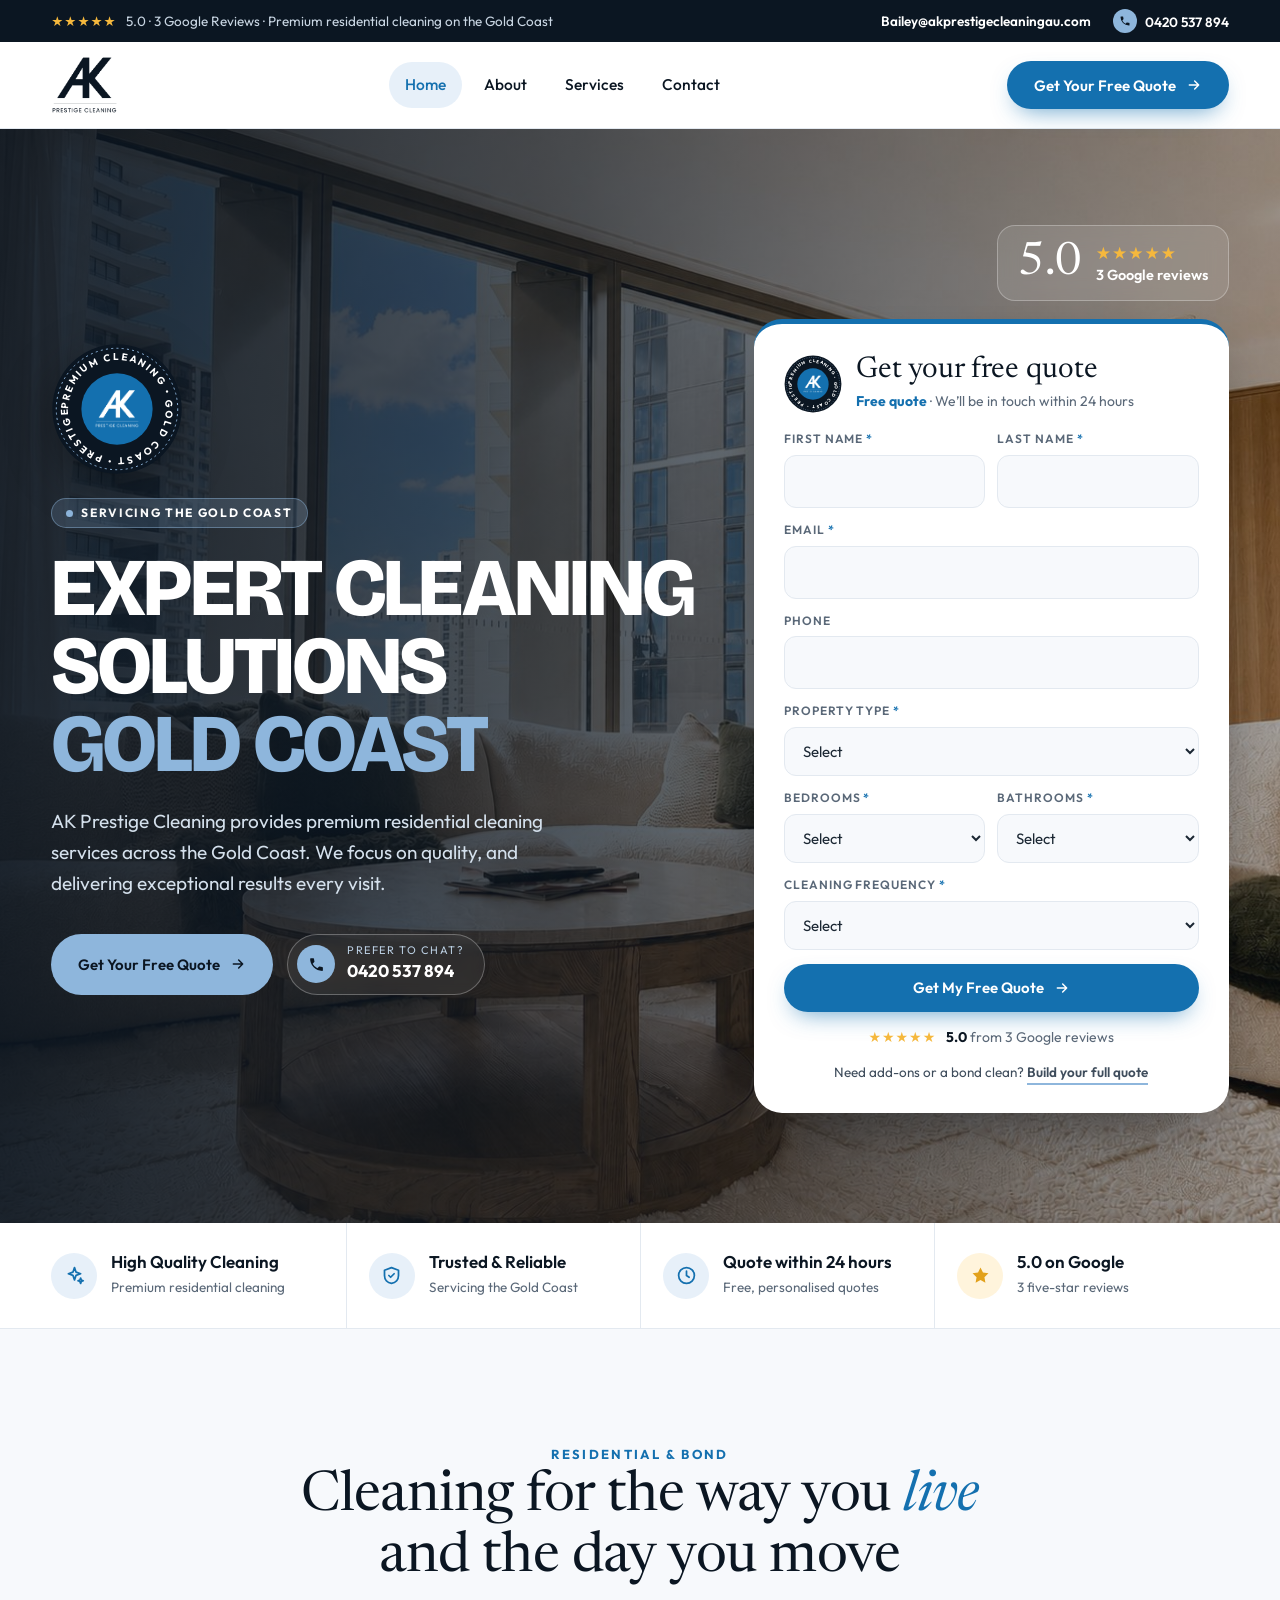
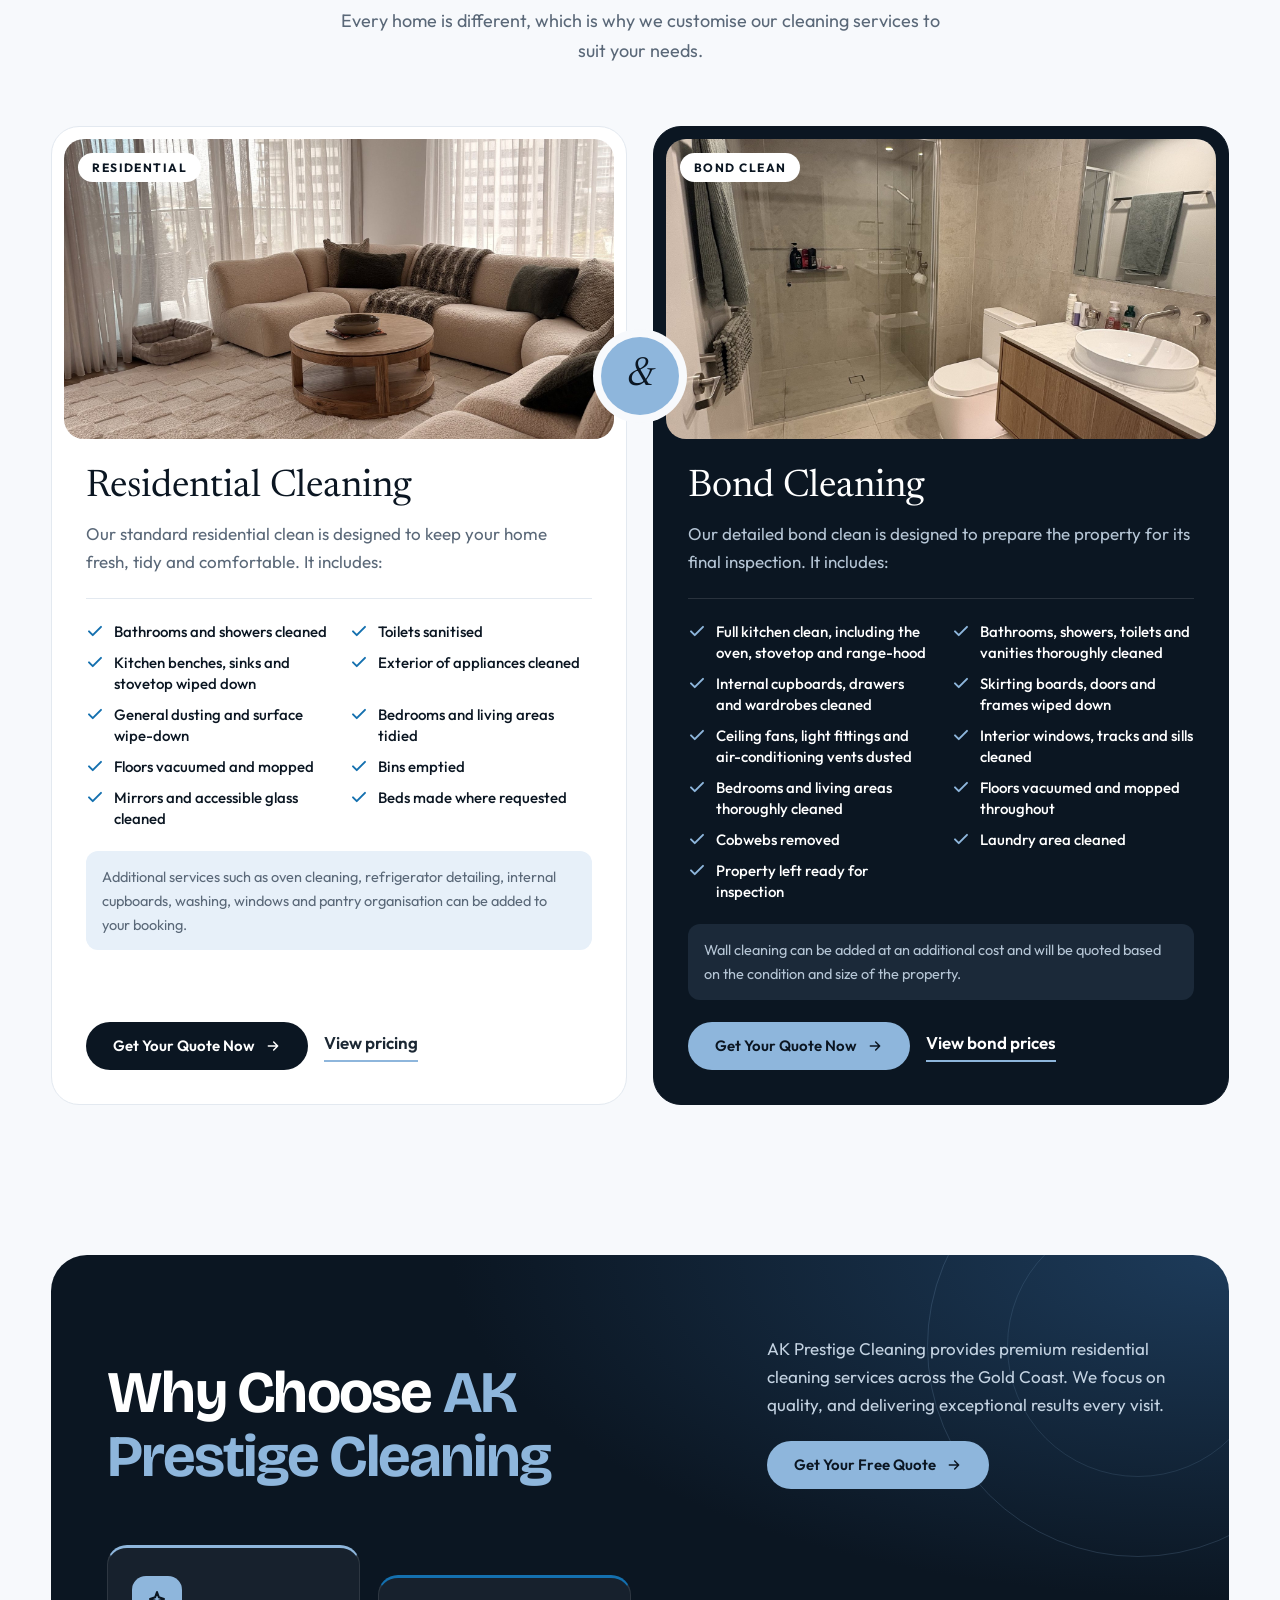
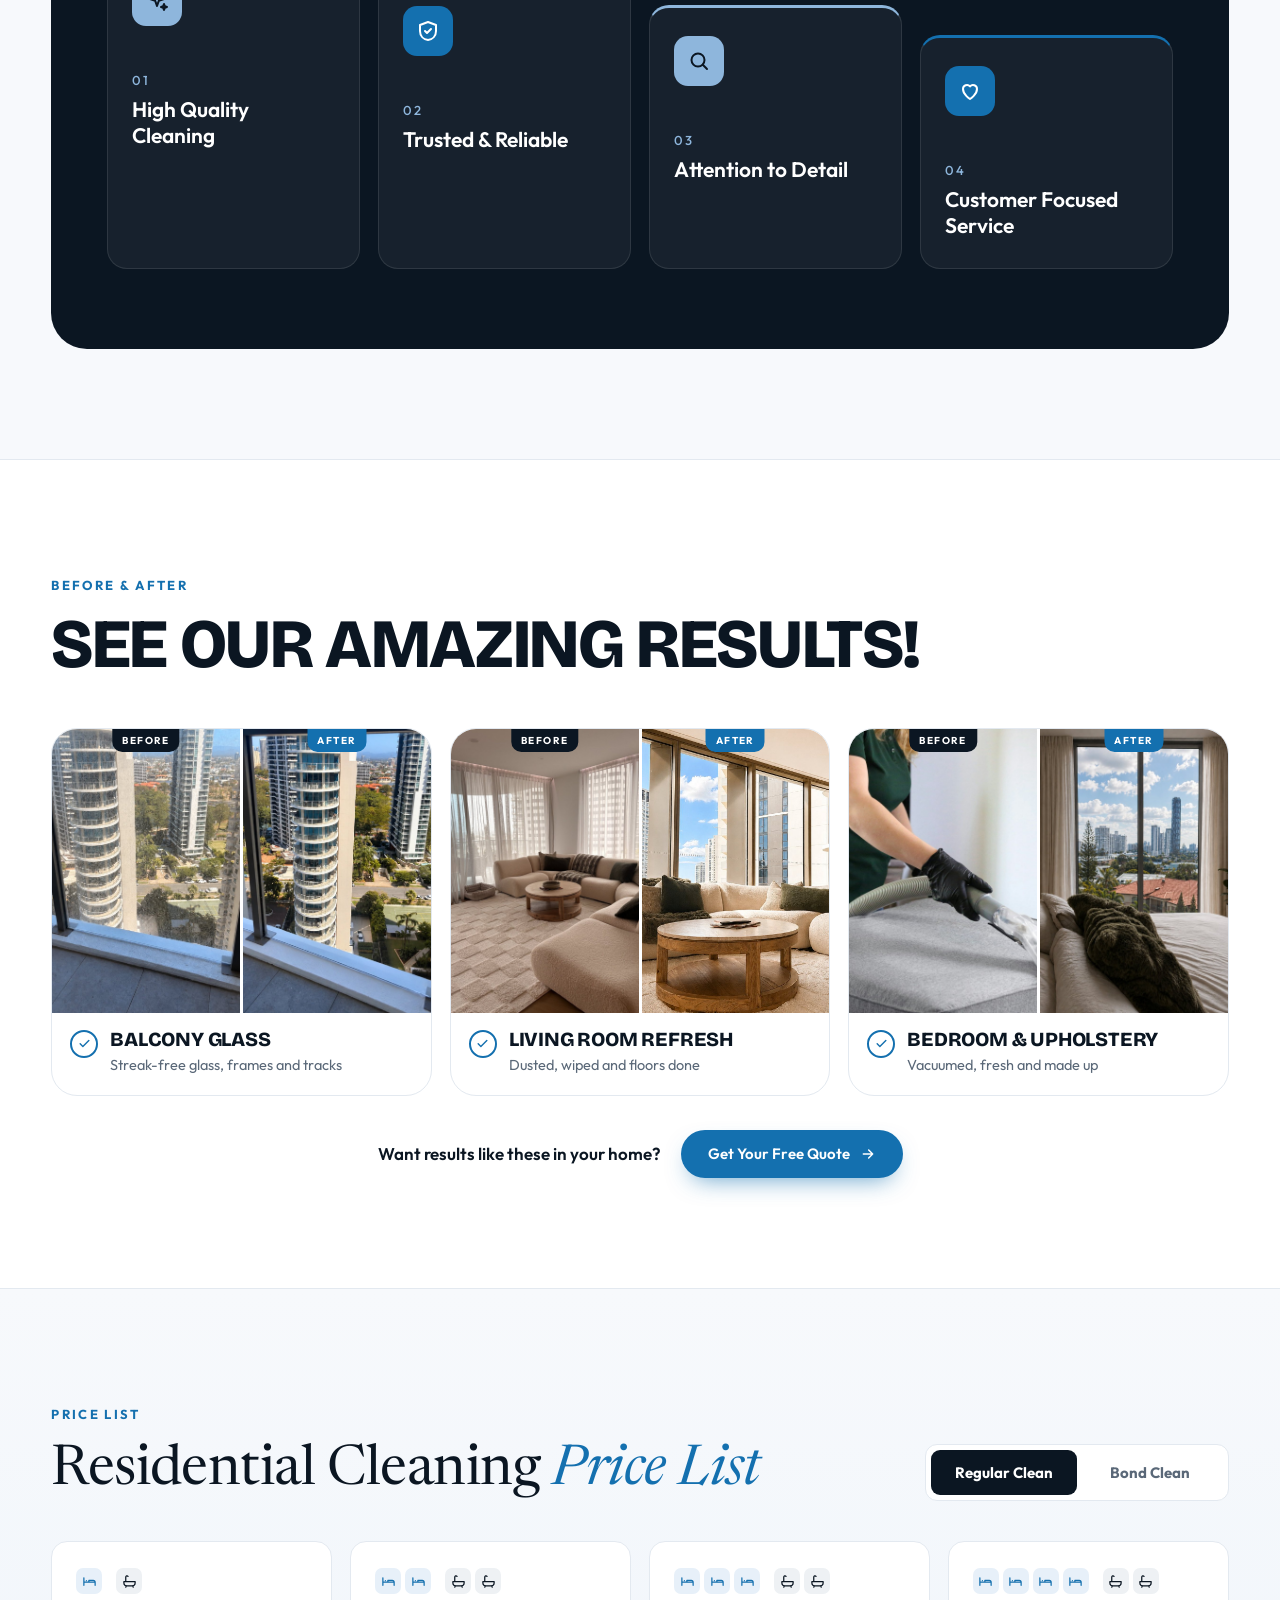
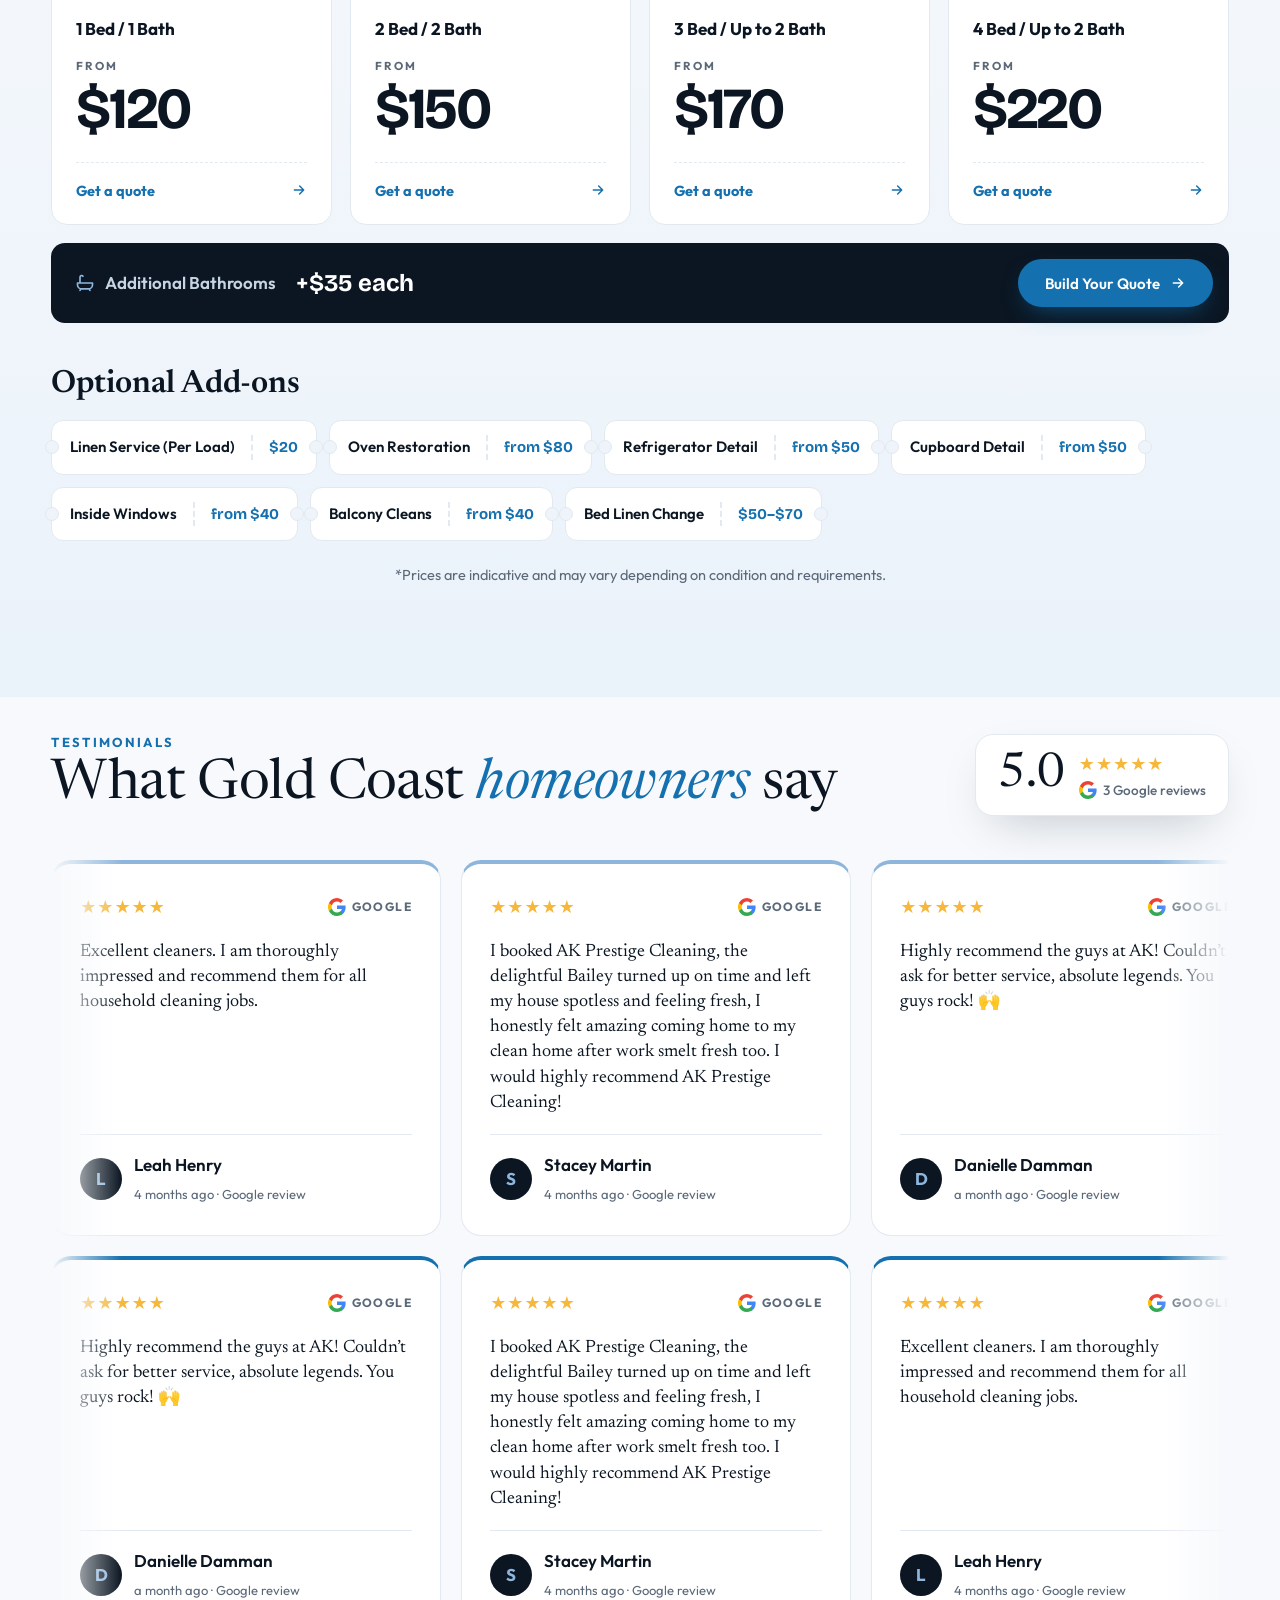
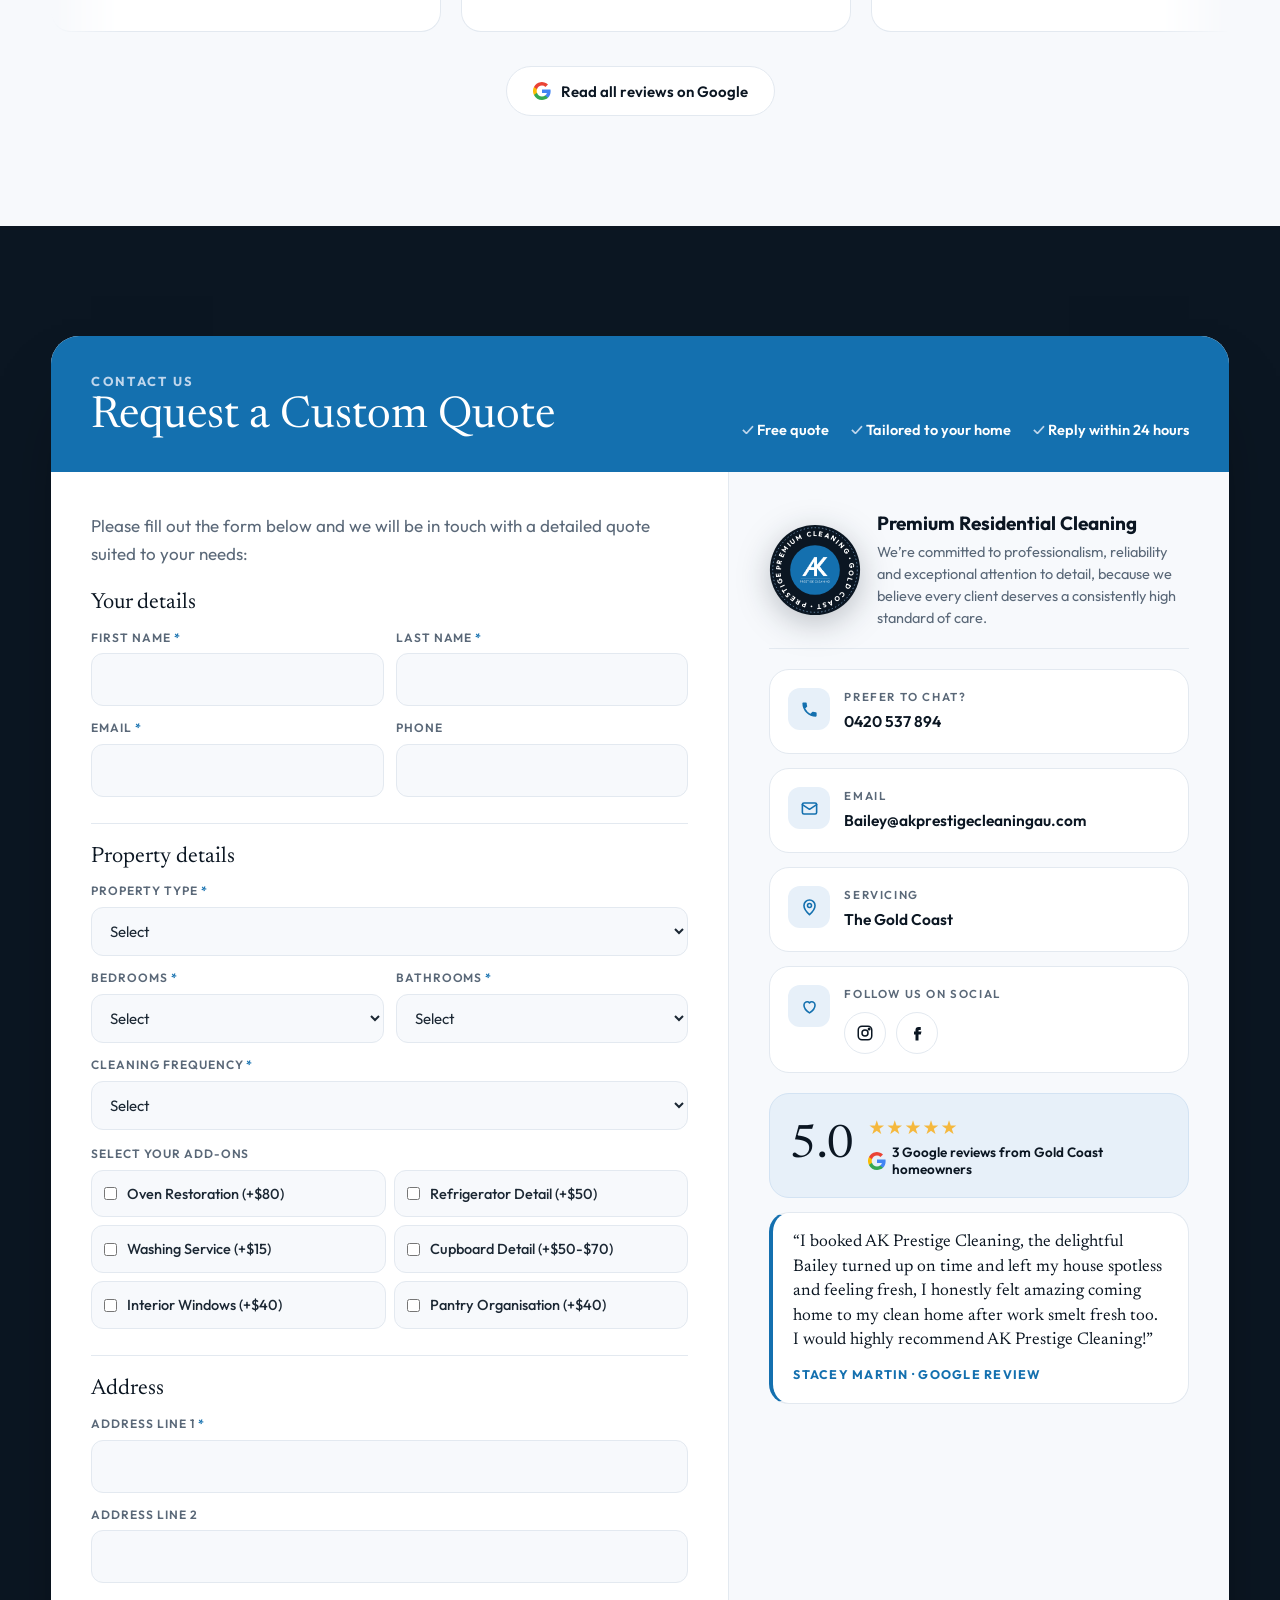
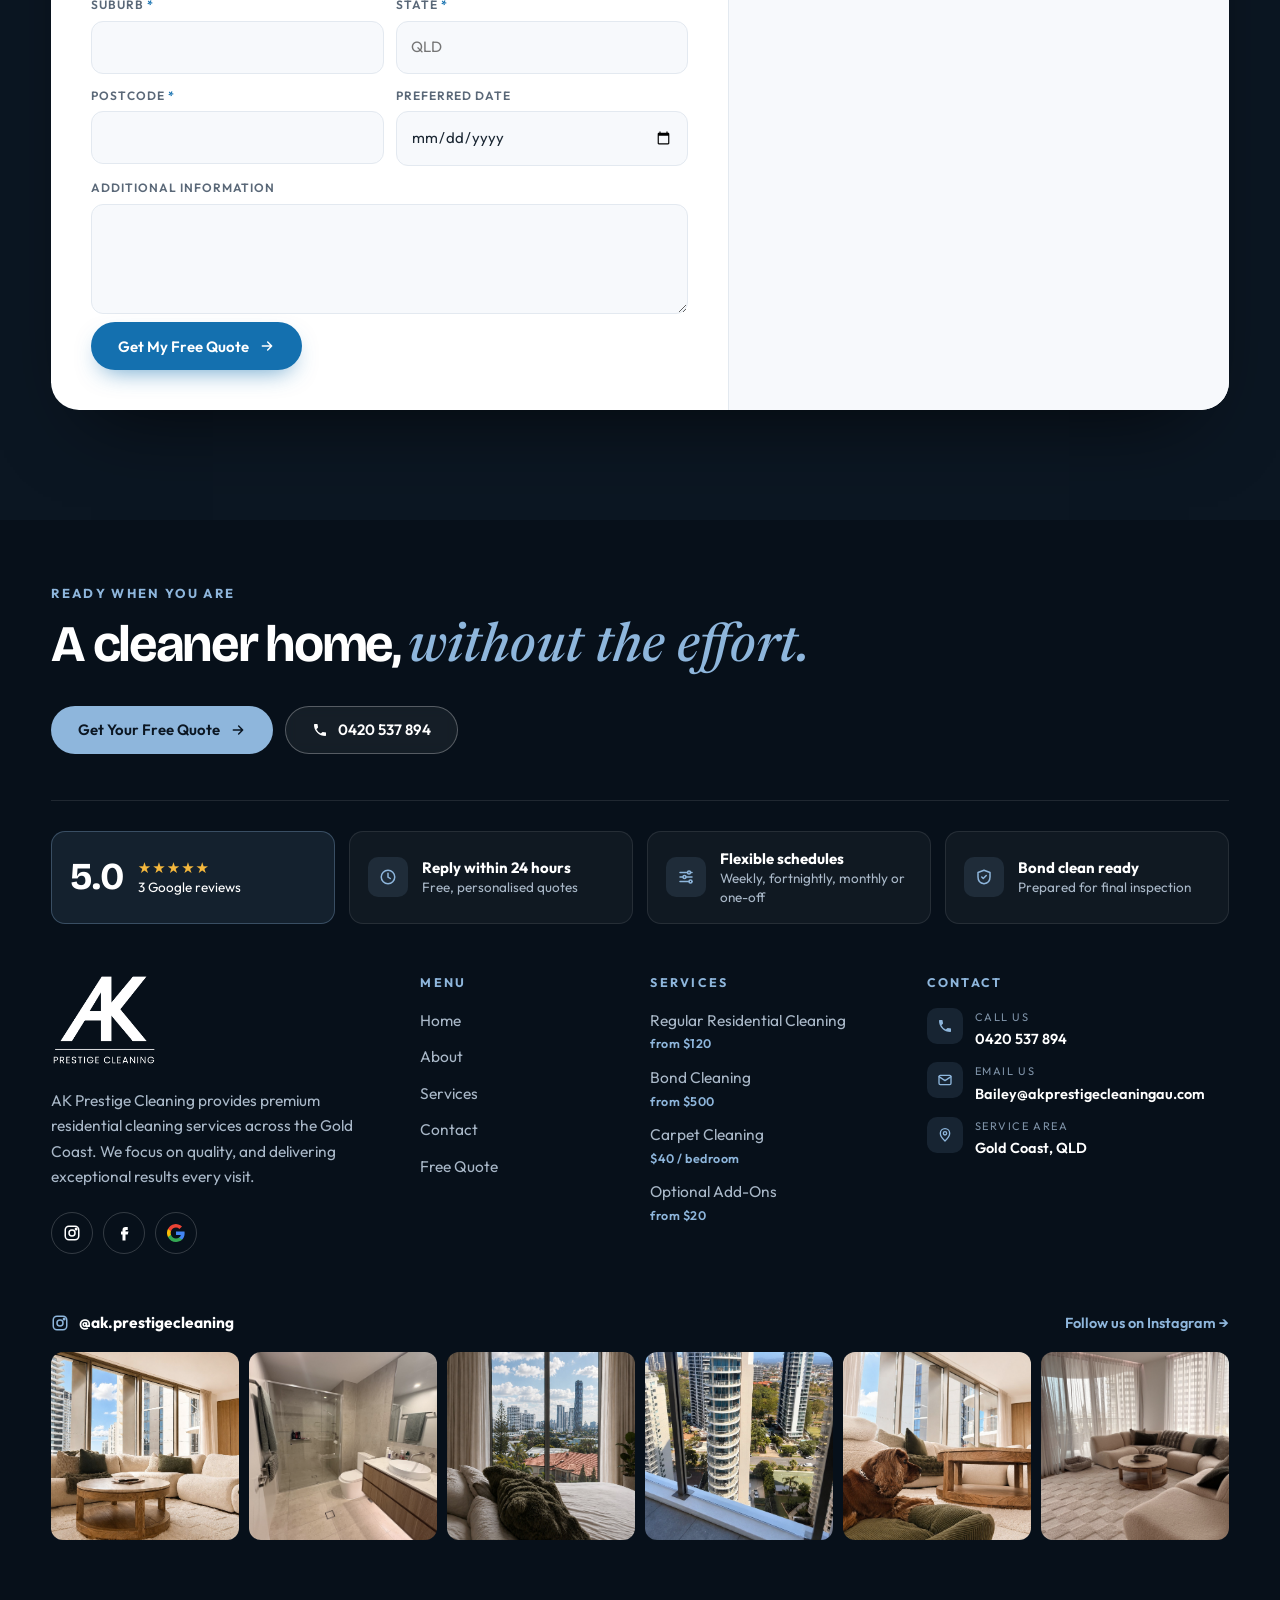
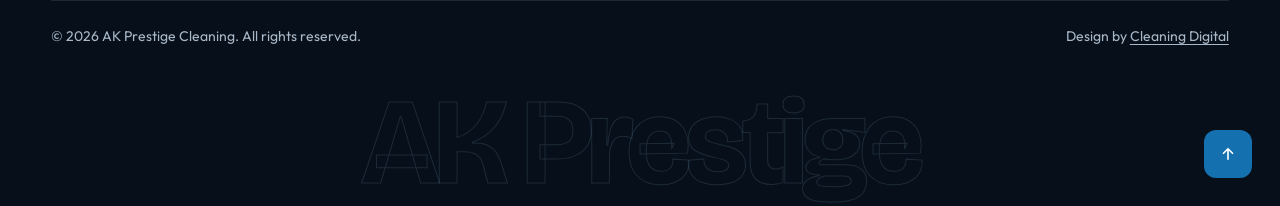
==== commit 75da25e9: "Before/after placeholders: use existing site photos Co-Authored-By: Claude Opus 5.5 <noreply@anthrop" ====
--- a/index.html
+++ b/index.html
@@ -112,12 +112,12 @@
   <figure><img src="images/before.jpg" alt="Balcony Glass before cleaning" loading="lazy"><figcaption>Before</figcaption></figure>
   <figure><img src="images/after.jpg" alt="Balcony Glass after cleaning" loading="lazy"><figcaption class="af">After</figcaption></figure></div>
   <div class="bainfo"><span class="baok"><svg viewBox="0 0 24 24" fill="none" stroke="currentColor" stroke-width="2.6" stroke-linecap="round" stroke-linejoin="round"><path d="m4 12.5 5 5L20 6.5"/></svg></span><div><h3>Balcony Glass</h3><p>Streak-free glass, frames and tracks</p></div></div></article><article class="bacard rv"><div class="bapair">
-  <figure><img src="images/ba-oven-before.jpg" alt="Oven Restoration before cleaning" loading="lazy"><figcaption>Before</figcaption></figure>
-  <figure><img src="images/ba-oven-after.jpg" alt="Oven Restoration after cleaning" loading="lazy"><figcaption class="af">After</figcaption></figure></div>
-  <div class="bainfo"><span class="baok"><svg viewBox="0 0 24 24" fill="none" stroke="currentColor" stroke-width="2.6" stroke-linecap="round" stroke-linejoin="round"><path d="m4 12.5 5 5L20 6.5"/></svg></span><div><h3>Oven Restoration</h3><p>Baked-on grease back to clean steel</p></div></div></article><article class="bacard rv"><div class="bapair">
-  <figure><img src="images/ba-shower-before.jpg" alt="Shower &amp; Bathroom before cleaning" loading="lazy"><figcaption>Before</figcaption></figure>
-  <figure><img src="images/ba-shower-after.jpg" alt="Shower &amp; Bathroom after cleaning" loading="lazy"><figcaption class="af">After</figcaption></figure></div>
-  <div class="bainfo"><span class="baok"><svg viewBox="0 0 24 24" fill="none" stroke="currentColor" stroke-width="2.6" stroke-linecap="round" stroke-linejoin="round"><path d="m4 12.5 5 5L20 6.5"/></svg></span><div><h3>Shower &amp; Bathroom</h3><p>Soap scum and water marks removed</p></div></div></article>
+  <figure><img src="images/ba-2-before.jpg" alt="Living Room Refresh before cleaning" loading="lazy"><figcaption>Before</figcaption></figure>
+  <figure><img src="images/ba-2-after.jpg" alt="Living Room Refresh after cleaning" loading="lazy"><figcaption class="af">After</figcaption></figure></div>
+  <div class="bainfo"><span class="baok"><svg viewBox="0 0 24 24" fill="none" stroke="currentColor" stroke-width="2.6" stroke-linecap="round" stroke-linejoin="round"><path d="m4 12.5 5 5L20 6.5"/></svg></span><div><h3>Living Room Refresh</h3><p>Dusted, wiped and floors done</p></div></div></article><article class="bacard rv"><div class="bapair">
+  <figure><img src="images/ba-3-before.jpg" alt="Bedroom &amp; Upholstery before cleaning" loading="lazy"><figcaption>Before</figcaption></figure>
+  <figure><img src="images/ba-3-after.jpg" alt="Bedroom &amp; Upholstery after cleaning" loading="lazy"><figcaption class="af">After</figcaption></figure></div>
+  <div class="bainfo"><span class="baok"><svg viewBox="0 0 24 24" fill="none" stroke="currentColor" stroke-width="2.6" stroke-linecap="round" stroke-linejoin="round"><path d="m4 12.5 5 5L20 6.5"/></svg></span><div><h3>Bedroom &amp; Upholstery</h3><p>Vacuumed, fresh and made up</p></div></div></article>
   </div>
   <div class="ba-foot rv"><p>Want results like these in your home?</p><a href="quote.html" class="btn btn-blue">Get Your Free Quote <svg viewBox="0 0 24 24" fill="none" stroke="currentColor" stroke-width="2.2" stroke-linecap="round" stroke-linejoin="round"><path d="M5 12h14M13 6l6 6-6 6"/></svg></a></div>
 </div></section>
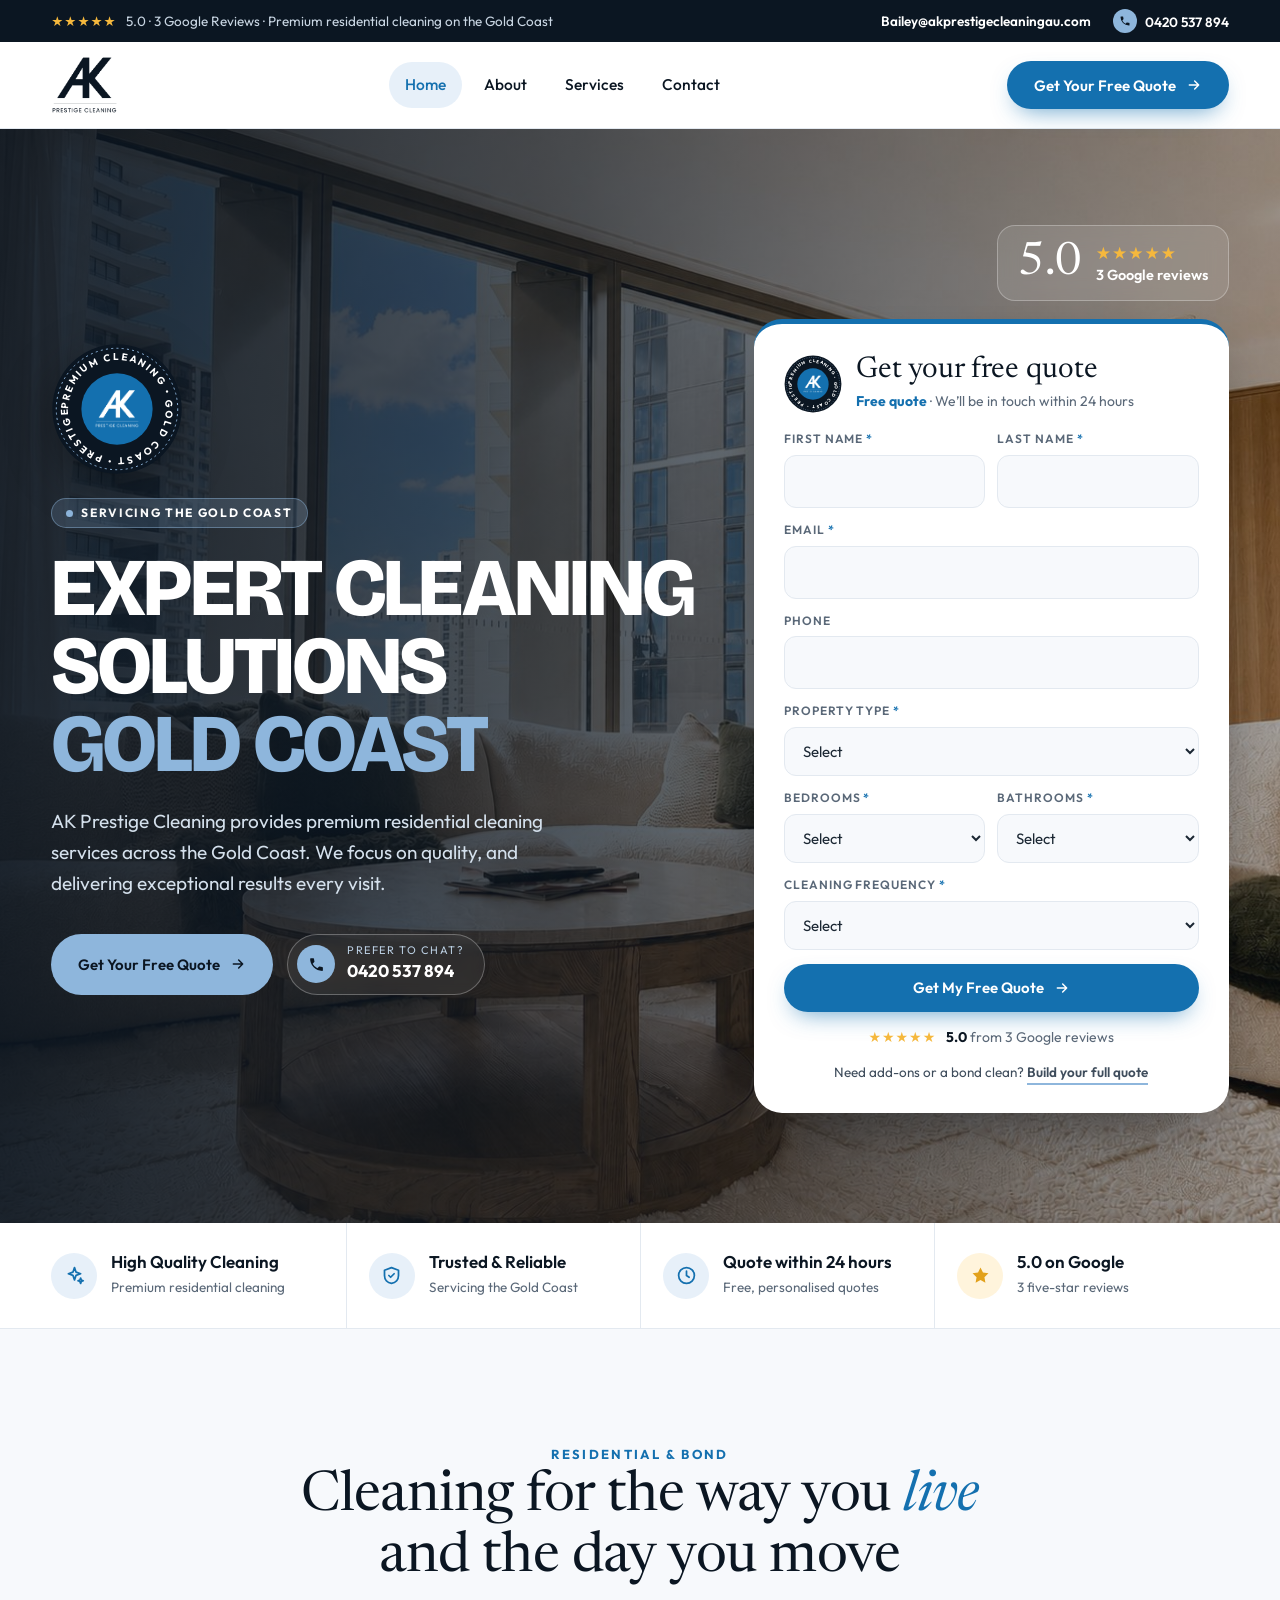
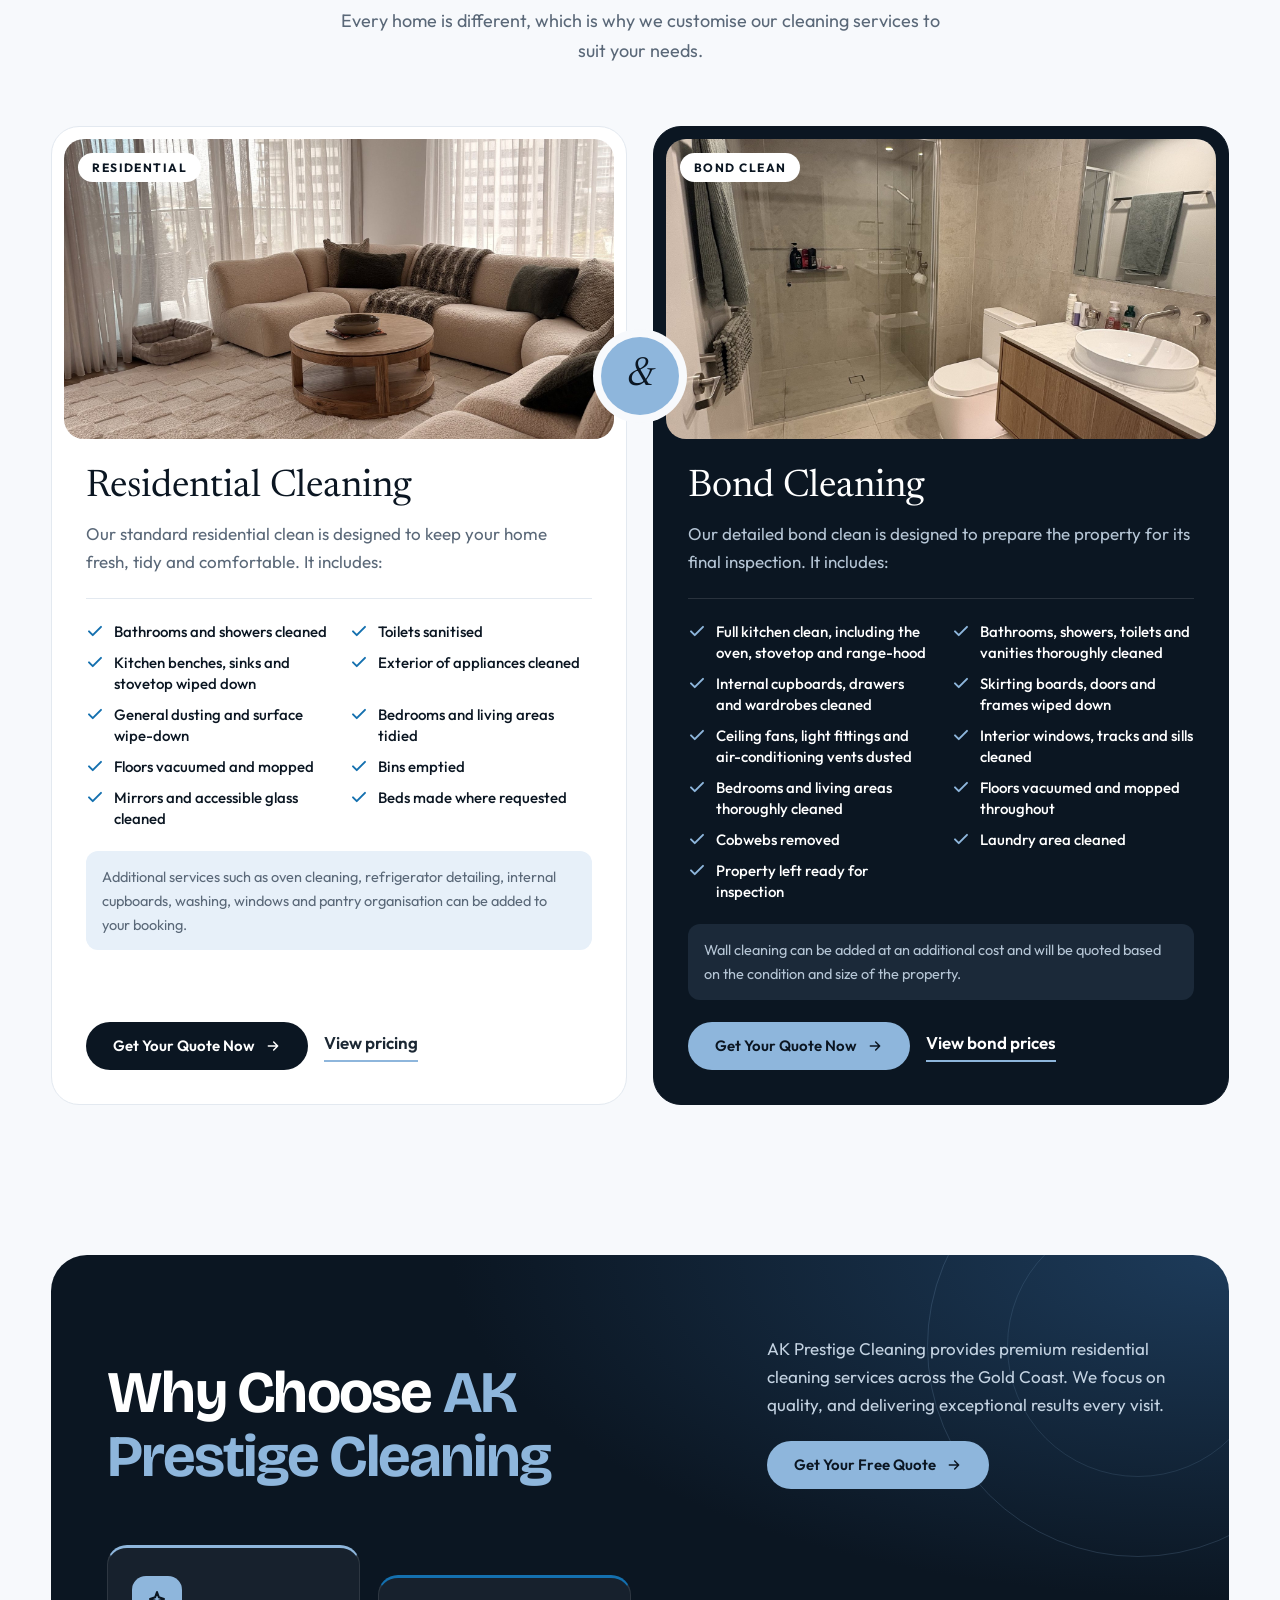
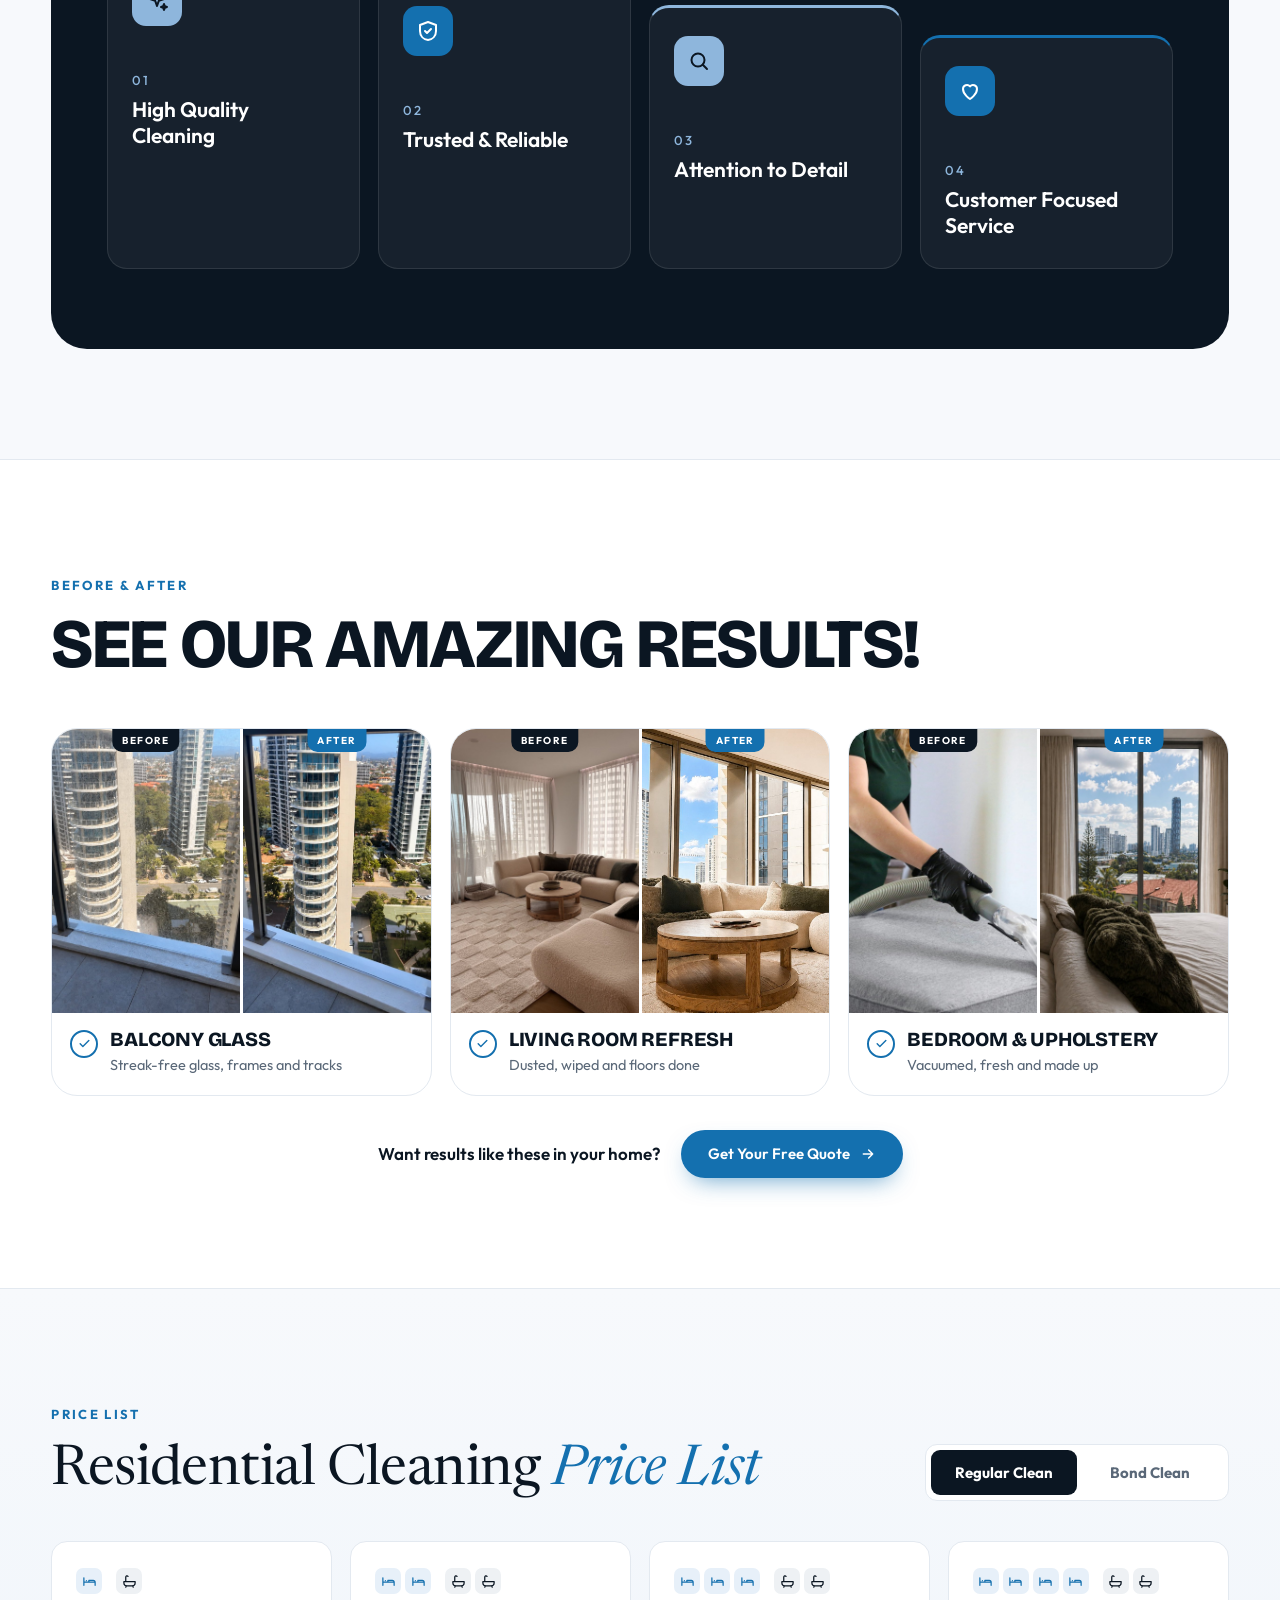
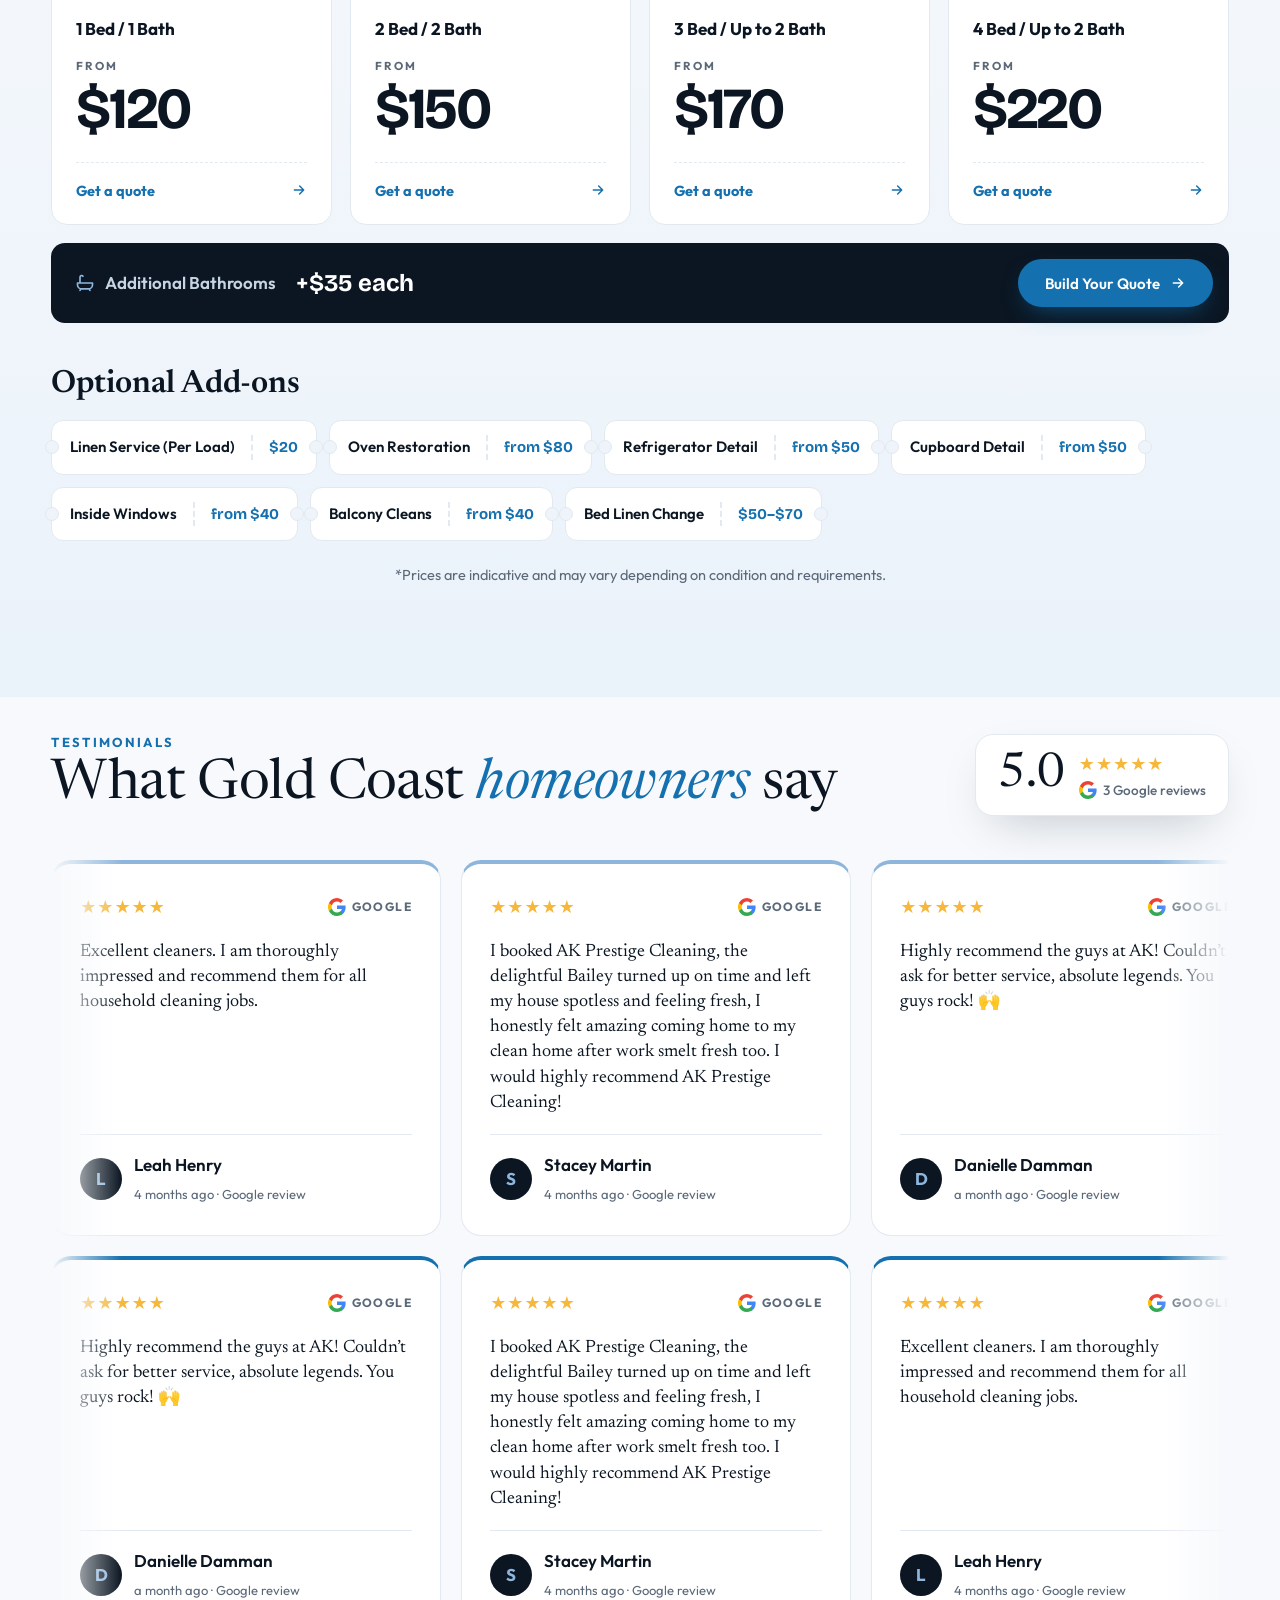
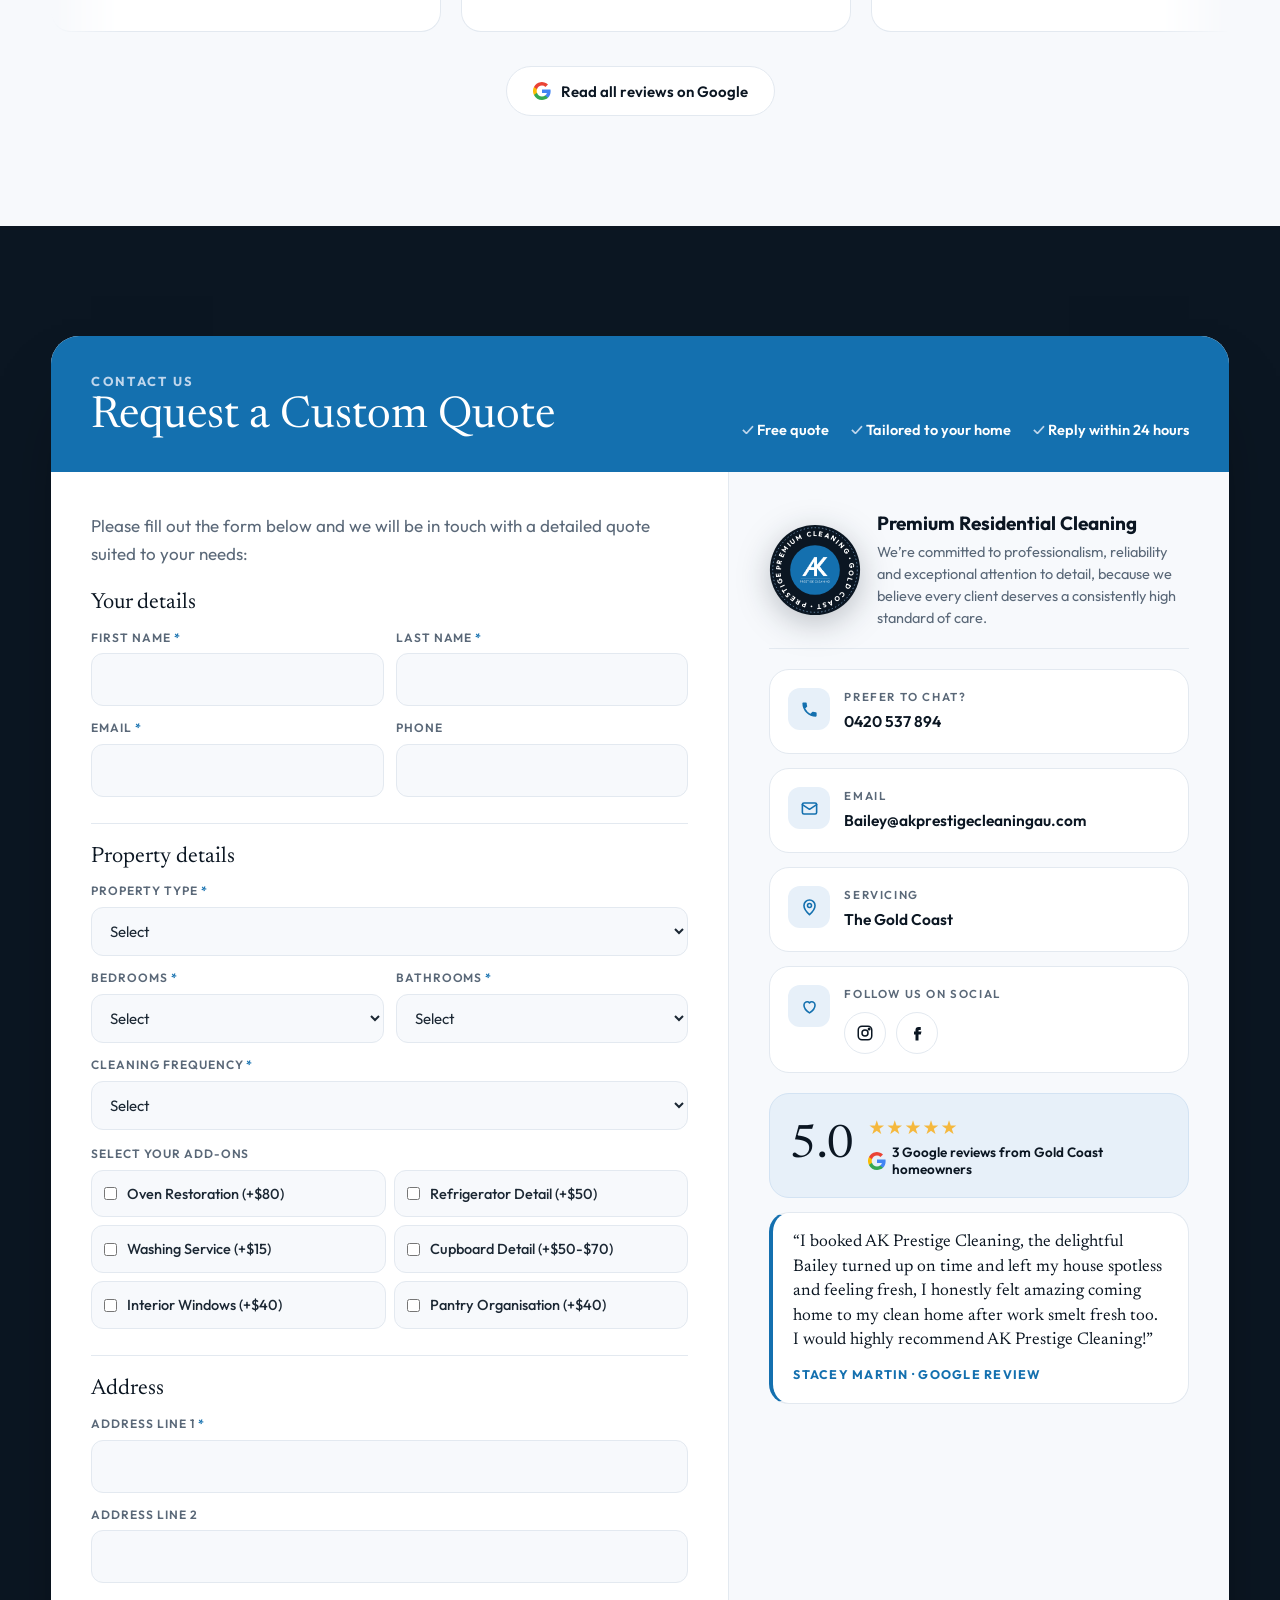
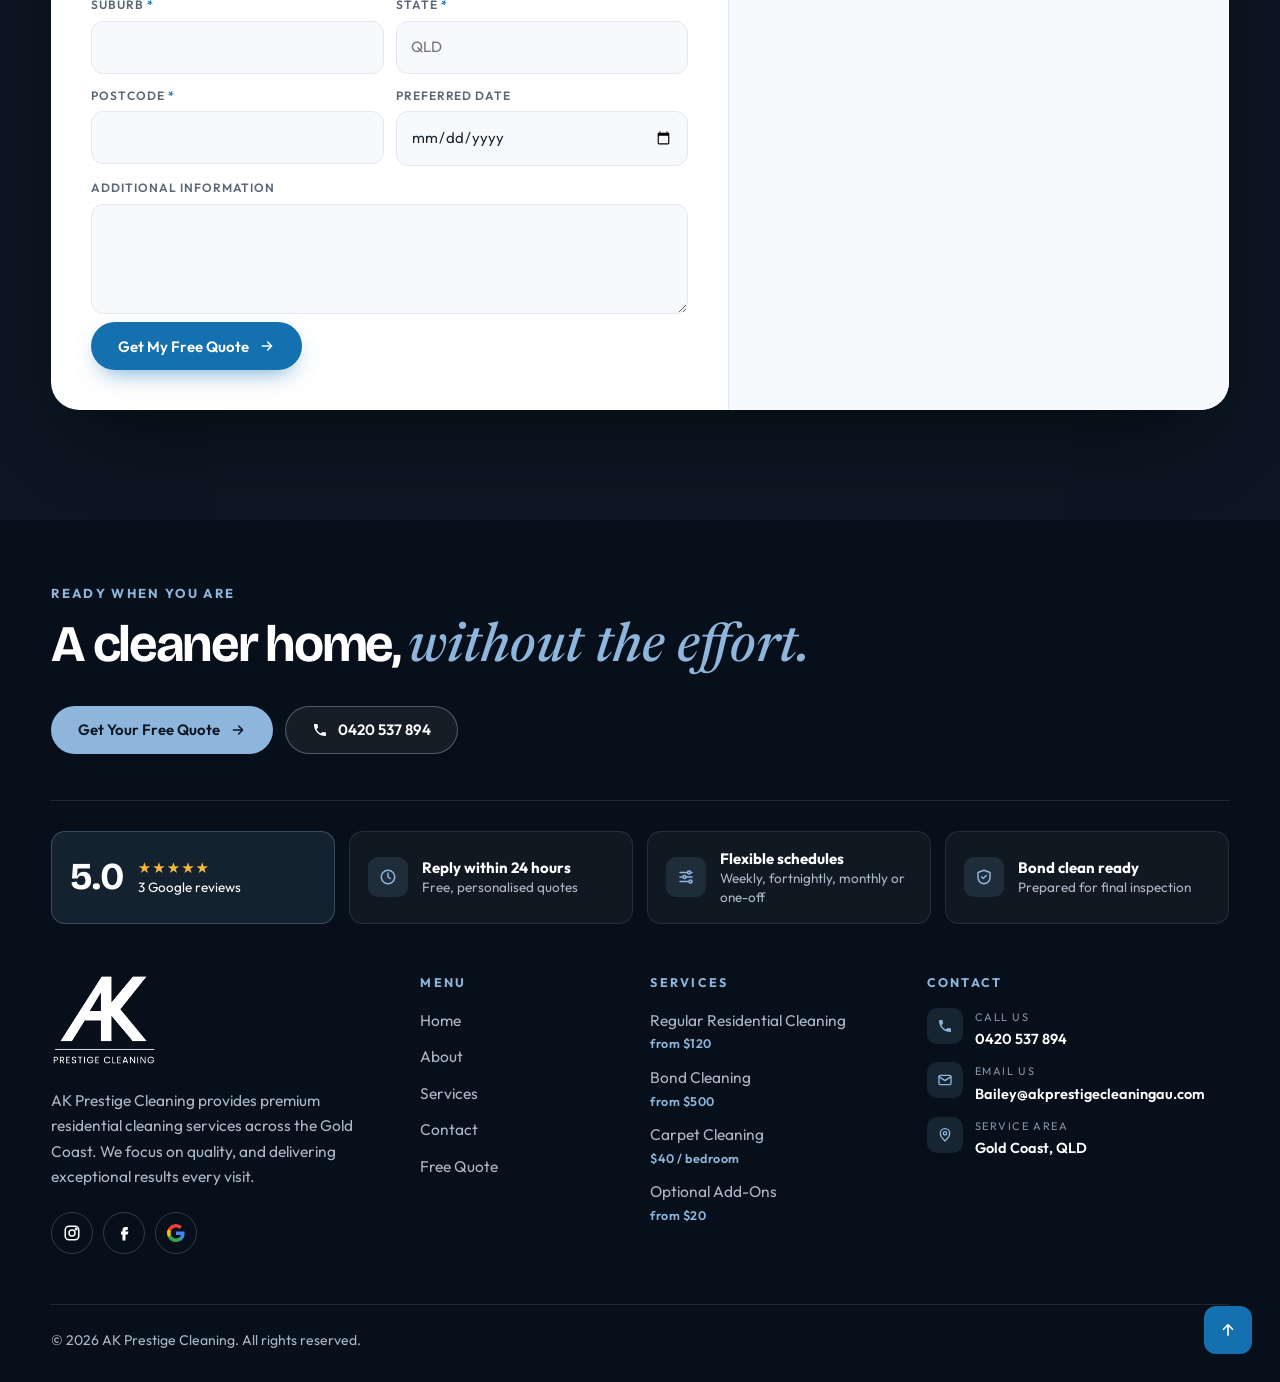
==== commit ddfe92f2: "Footer: remove Instagram photos, design credit and watermark Co-Authored-By: Claude Opus 5.5 <norepl" ====
--- a/index.html
+++ b/index.html
@@ -232,10 +232,8 @@
         <li><span class="ic"><svg viewBox="0 0 24 24" fill="none" stroke="currentColor" stroke-width="2" stroke-linecap="round" stroke-linejoin="round"><rect x="3" y="5" width="18" height="14" rx="2"/><path d="m3 7 9 6 9-6"/></svg></span><div><small>Email us</small><b><a href="mailto:Bailey@akprestigecleaningau.com">Bailey@akprestigecleaningau.com</a></b></div></li>
         <li><span class="ic"><svg viewBox="0 0 24 24" fill="none" stroke="currentColor" stroke-width="2" stroke-linecap="round" stroke-linejoin="round"><path d="M12 21s-7-6.2-7-11.5a7 7 0 0 1 14 0C19 14.8 12 21 12 21z"/><circle cx="12" cy="9.5" r="2.5"/></svg></span><div><small>Service area</small><b>Gold Coast, QLD</b></div></li></ul></div>
     </div>
-    <div class="f-insta"><div class="fi-h"><span><svg viewBox="0 0 24 24" fill="none" stroke="currentColor" stroke-width="2"><rect x="3" y="3" width="18" height="18" rx="5"/><circle cx="12" cy="12" r="4"/><circle cx="17.5" cy="6.5" r="1" fill="currentColor"/></svg> @ak.prestigecleaning</span><a href="https://www.instagram.com/ak.prestigecleaning/" target="_blank" rel="noopener">Follow us on Instagram &rarr;</a></div><div class="fi-grid"><a href="https://www.instagram.com/ak.prestigecleaning/" target="_blank" rel="noopener" aria-label="AK Prestige Cleaning on Instagram"><img src="images/hero-lounge.jpg" alt="" loading="lazy"><span><svg viewBox="0 0 24 24" fill="none" stroke="currentColor" stroke-width="2"><rect x="3" y="3" width="18" height="18" rx="5"/><circle cx="12" cy="12" r="4"/><circle cx="17.5" cy="6.5" r="1" fill="currentColor"/></svg></span></a><a href="https://www.instagram.com/ak.prestigecleaning/" target="_blank" rel="noopener" aria-label="AK Prestige Cleaning on Instagram"><img src="images/about-2.jpg" alt="" loading="lazy"><span><svg viewBox="0 0 24 24" fill="none" stroke="currentColor" stroke-width="2"><rect x="3" y="3" width="18" height="18" rx="5"/><circle cx="12" cy="12" r="4"/><circle cx="17.5" cy="6.5" r="1" fill="currentColor"/></svg></span></a><a href="https://www.instagram.com/ak.prestigecleaning/" target="_blank" rel="noopener" aria-label="AK Prestige Cleaning on Instagram"><img src="images/bedroom.jpg" alt="" loading="lazy"><span><svg viewBox="0 0 24 24" fill="none" stroke="currentColor" stroke-width="2"><rect x="3" y="3" width="18" height="18" rx="5"/><circle cx="12" cy="12" r="4"/><circle cx="17.5" cy="6.5" r="1" fill="currentColor"/></svg></span></a><a href="https://www.instagram.com/ak.prestigecleaning/" target="_blank" rel="noopener" aria-label="AK Prestige Cleaning on Instagram"><img src="images/after.jpg" alt="" loading="lazy"><span><svg viewBox="0 0 24 24" fill="none" stroke="currentColor" stroke-width="2"><rect x="3" y="3" width="18" height="18" rx="5"/><circle cx="12" cy="12" r="4"/><circle cx="17.5" cy="6.5" r="1" fill="currentColor"/></svg></span></a><a href="https://www.instagram.com/ak.prestigecleaning/" target="_blank" rel="noopener" aria-label="AK Prestige Cleaning on Instagram"><img src="images/result-lounge-dog.jpg" alt="" loading="lazy"><span><svg viewBox="0 0 24 24" fill="none" stroke="currentColor" stroke-width="2"><rect x="3" y="3" width="18" height="18" rx="5"/><circle cx="12" cy="12" r="4"/><circle cx="17.5" cy="6.5" r="1" fill="currentColor"/></svg></span></a><a href="https://www.instagram.com/ak.prestigecleaning/" target="_blank" rel="noopener" aria-label="AK Prestige Cleaning on Instagram"><img src="images/about-1.jpg" alt="" loading="lazy"><span><svg viewBox="0 0 24 24" fill="none" stroke="currentColor" stroke-width="2"><rect x="3" y="3" width="18" height="18" rx="5"/><circle cx="12" cy="12" r="4"/><circle cx="17.5" cy="6.5" r="1" fill="currentColor"/></svg></span></a></div></div>
-    <div class="fbottom"><span>&copy; <span id="yr">2026</span> AK Prestige Cleaning. All rights reserved.</span><span>Design by <a href="https://cleanningdigital.com" target="_blank" rel="noopener">Cleaning Digital</a></span></div>
-  </div>
-  <div class="f-word" aria-hidden="true">AK Prestige</div>
+    <div class="fbottom"><span>&copy; <span id="yr">2026</span> AK Prestige Cleaning. All rights reserved.</span></div>
+  </div>
   <button class="totop" aria-label="Back to top" onclick="window.scrollTo({top:0,behavior:'smooth'})"><svg viewBox="0 0 24 24" fill="none" stroke="currentColor" stroke-width="2.2" stroke-linecap="round" stroke-linejoin="round"><path d="M5 12h14M13 6l6 6-6 6"/></svg></button>
 </footer>
 <div class="rtoast" id="rtoast" role="status" aria-live="polite" hidden>
--- a/assets/css/style.css
+++ b/assets/css/style.css
@@ -766,3 +766,4 @@
 
 .f-word{font-size:9.6vw;font-weight:700;letter-spacing:-.05em;transform:translateY(16%)}
 @media (min-width:1500px){.f-word{font-size:144px}}
+.site-footer{padding-bottom:30px}.fbottom{margin-top:50px}
